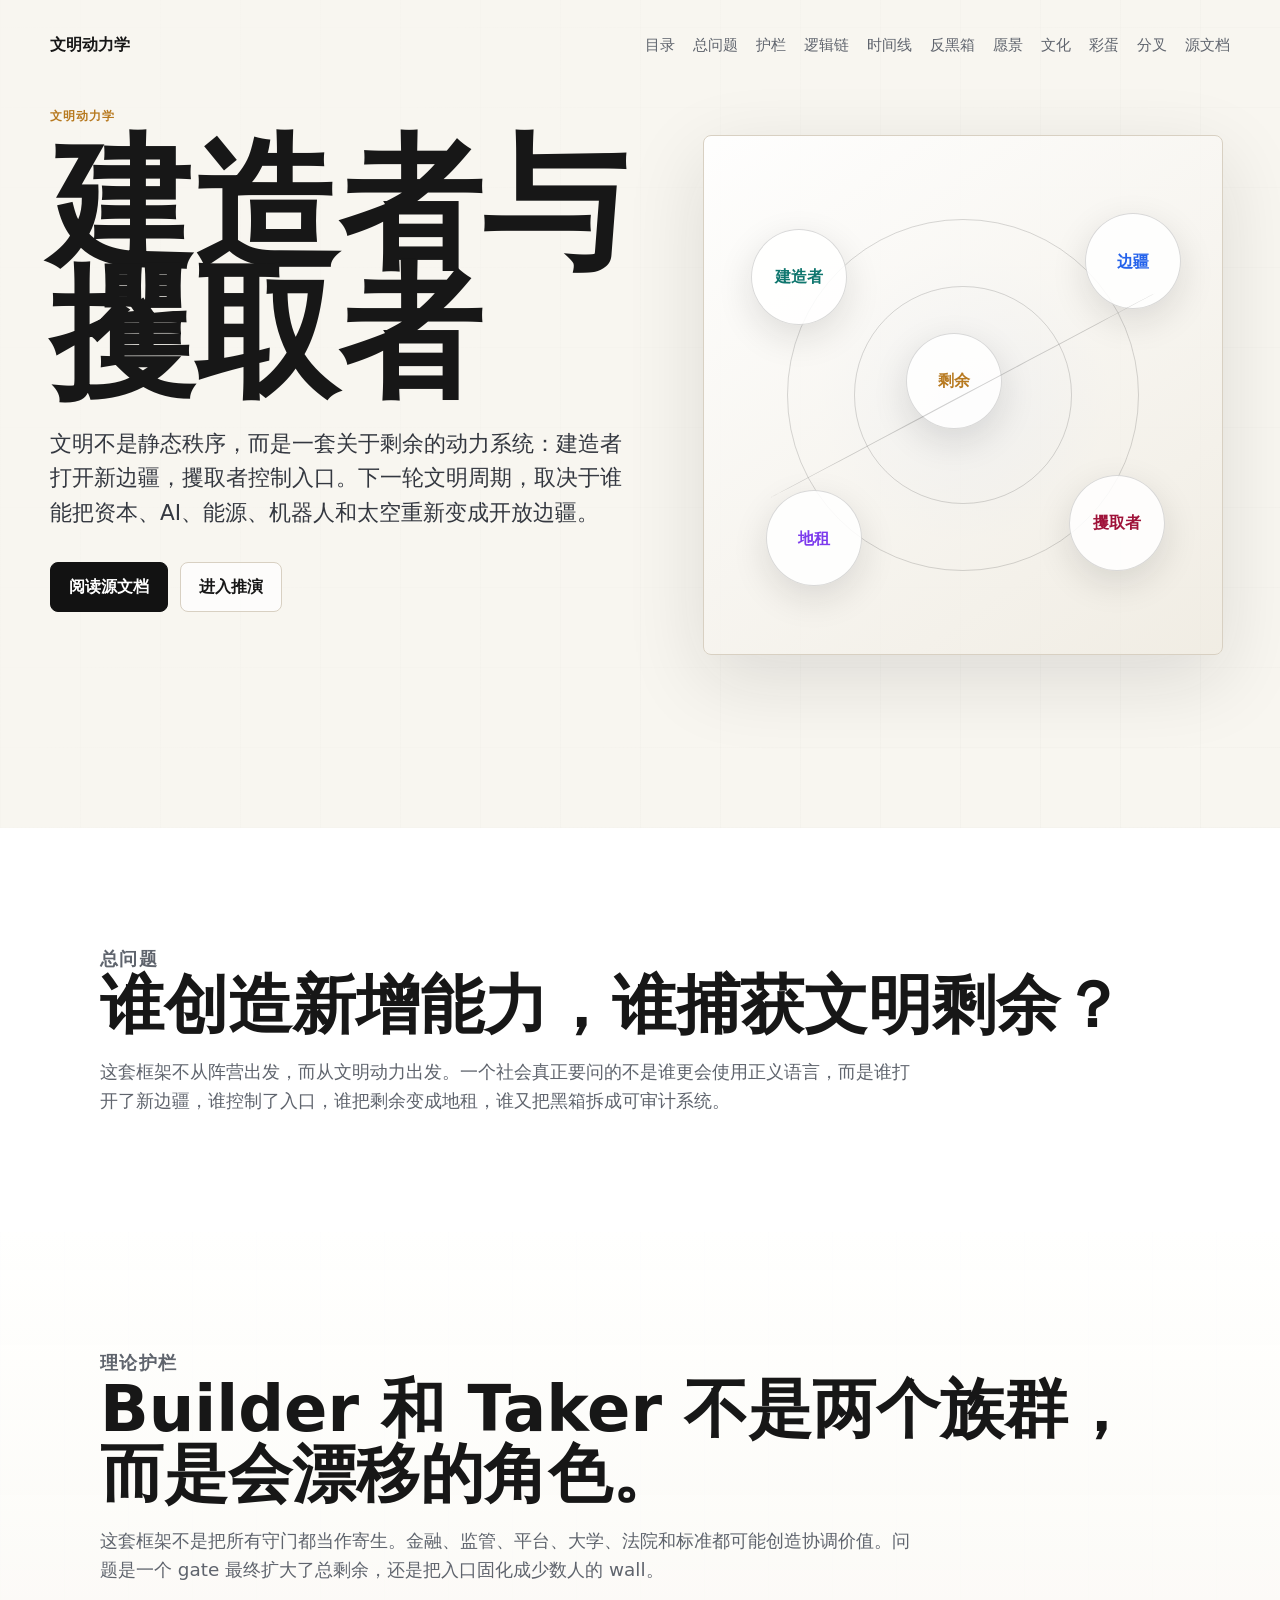
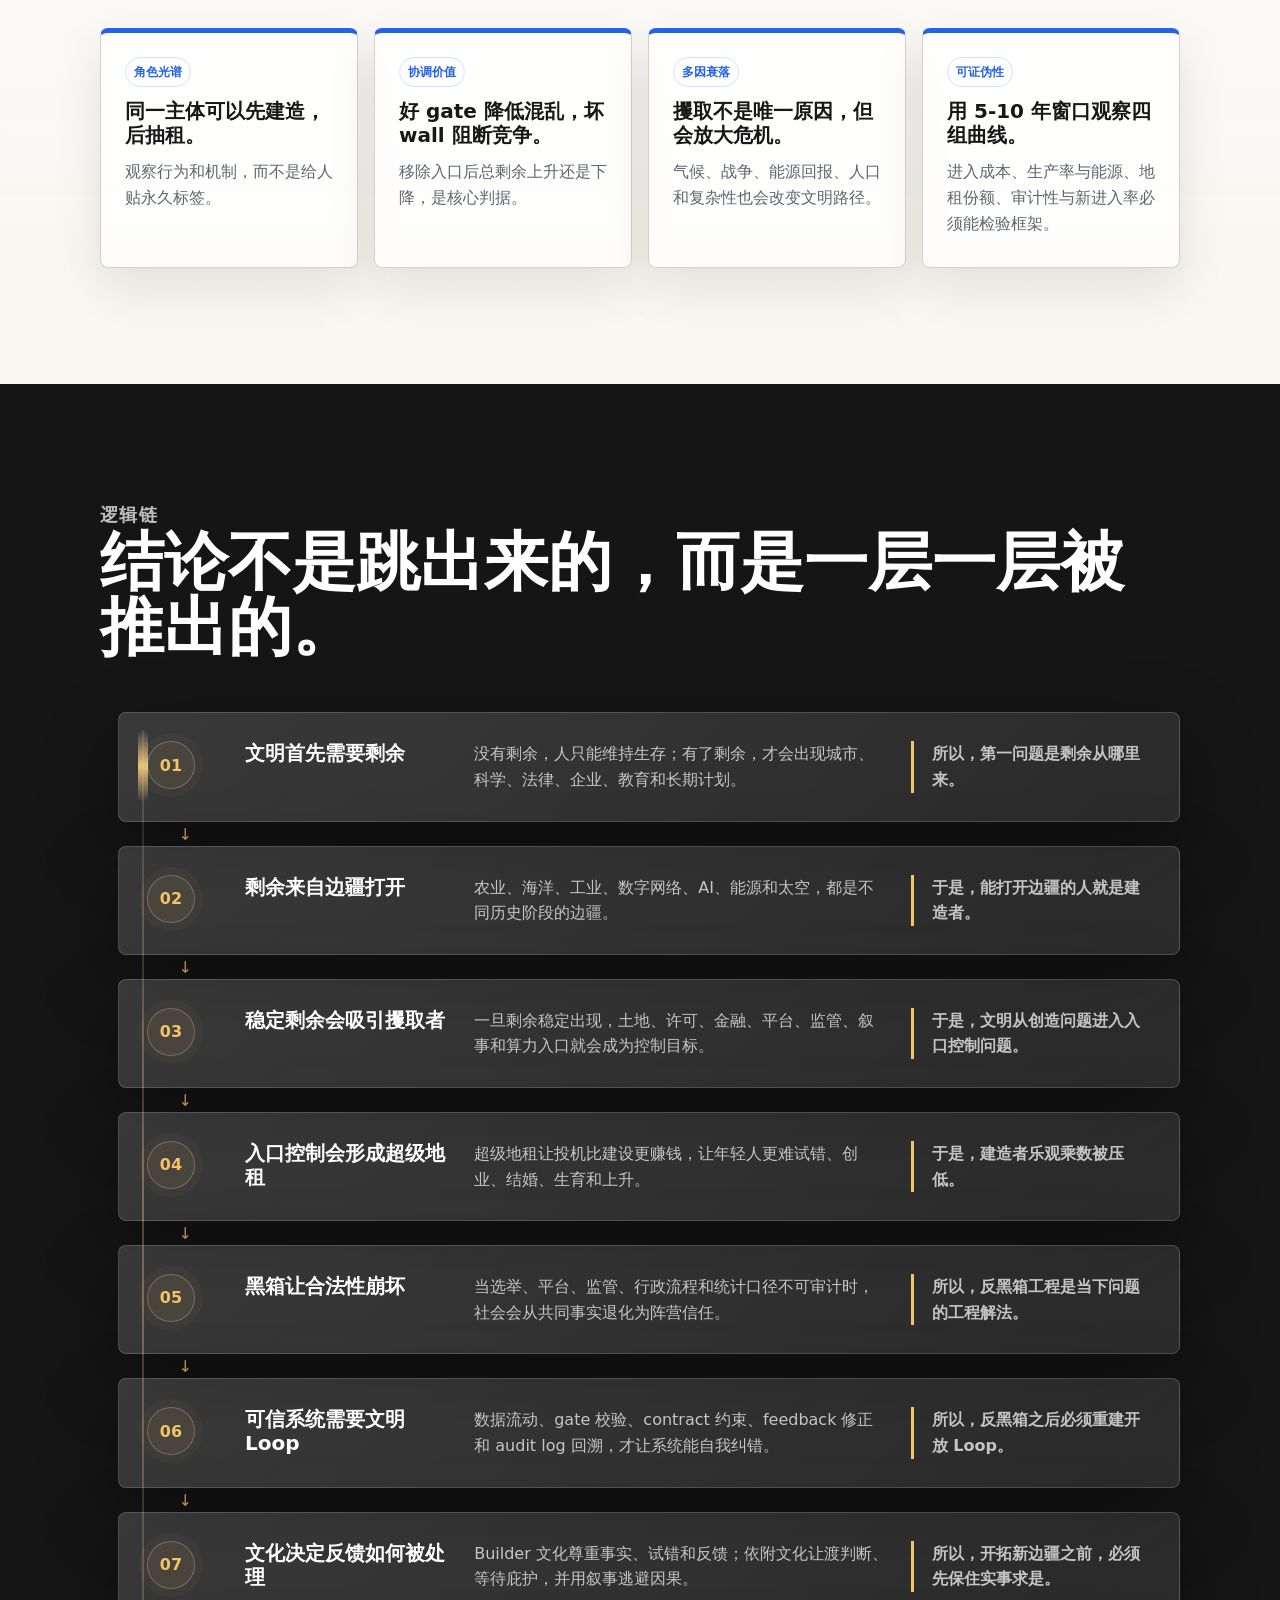
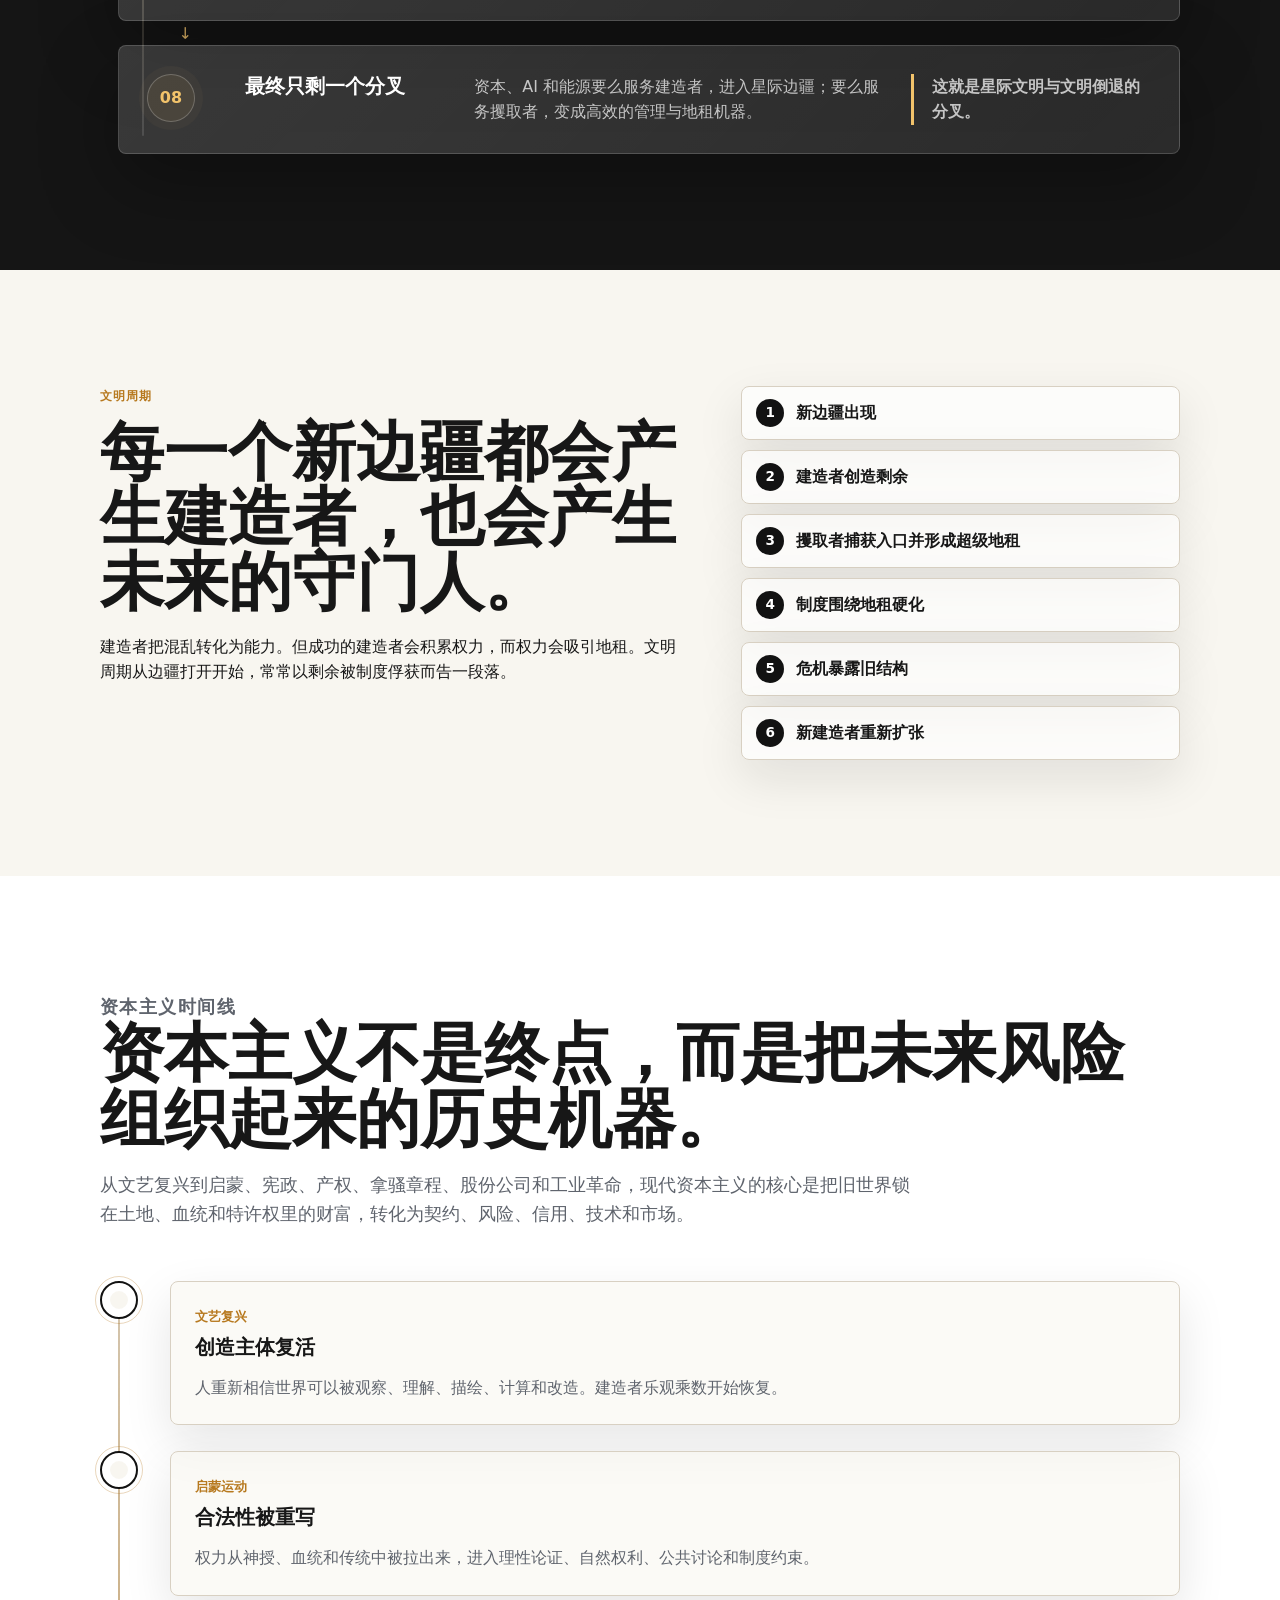
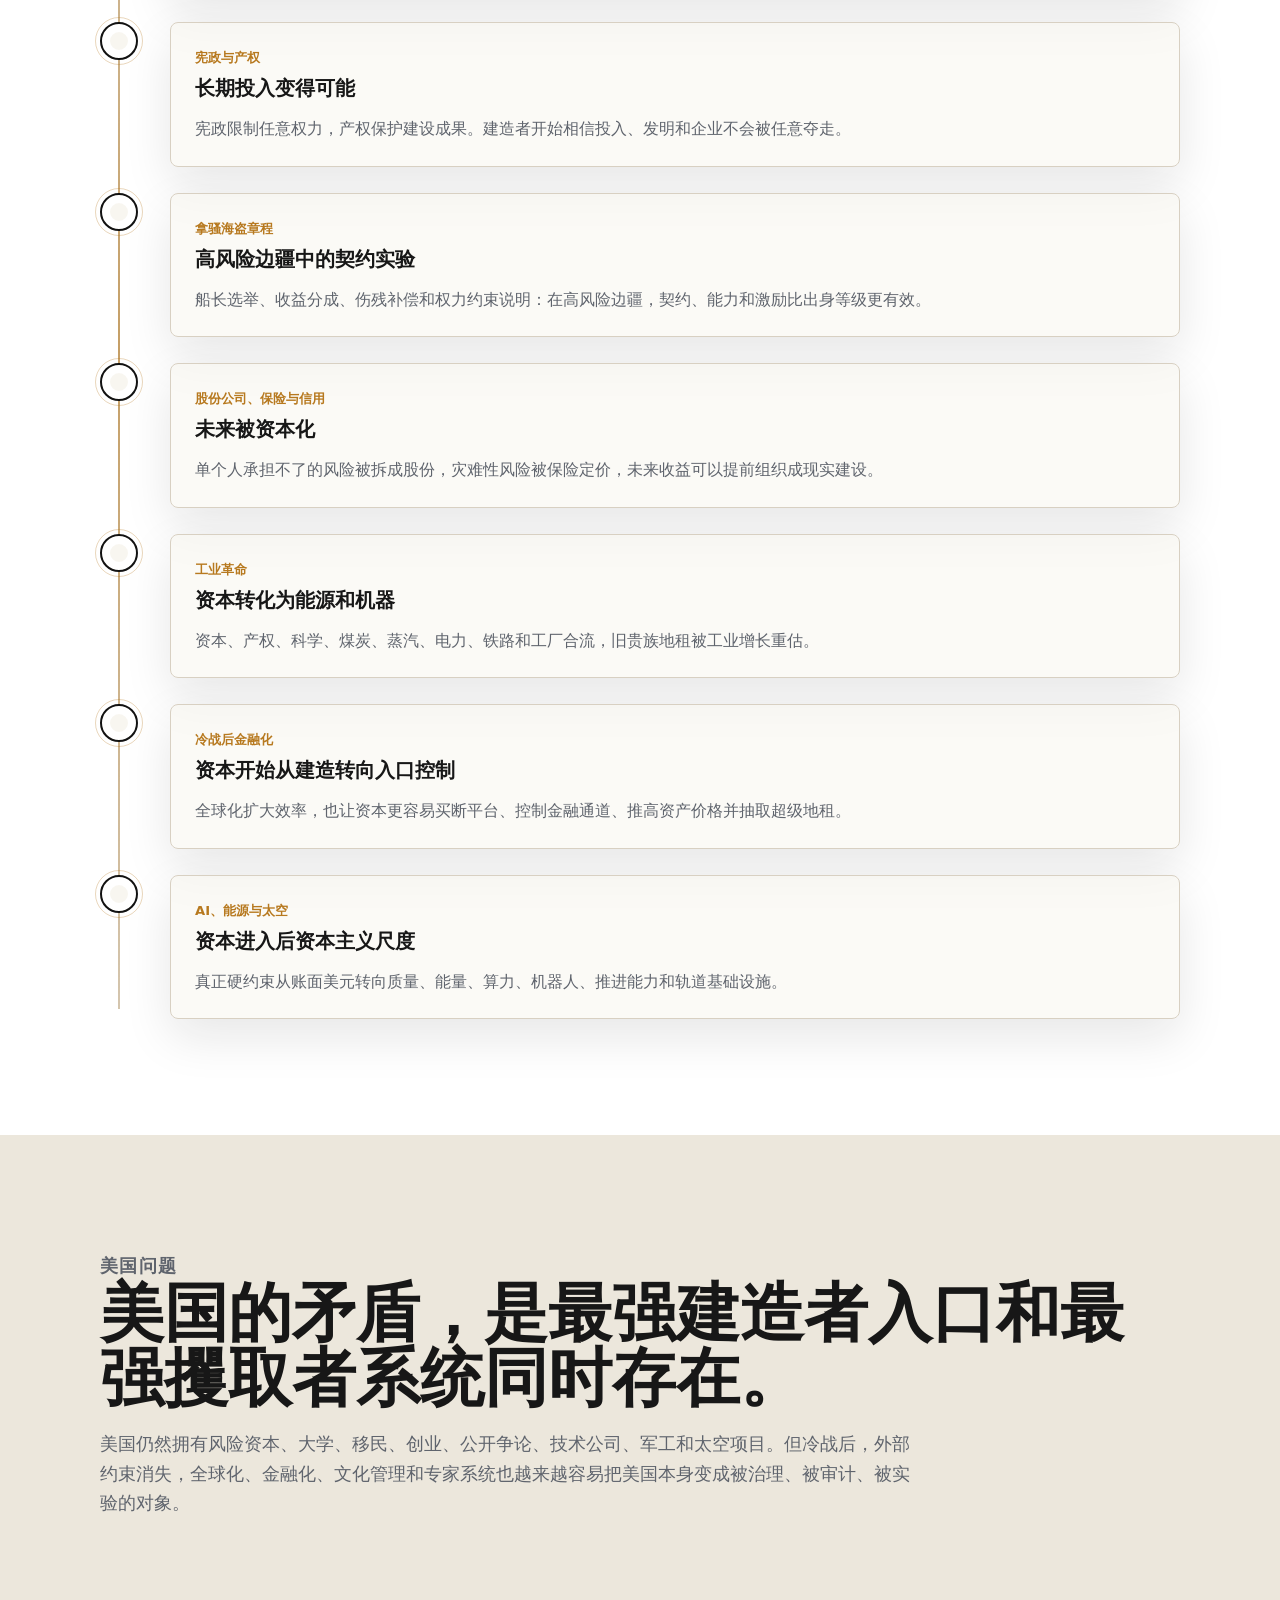
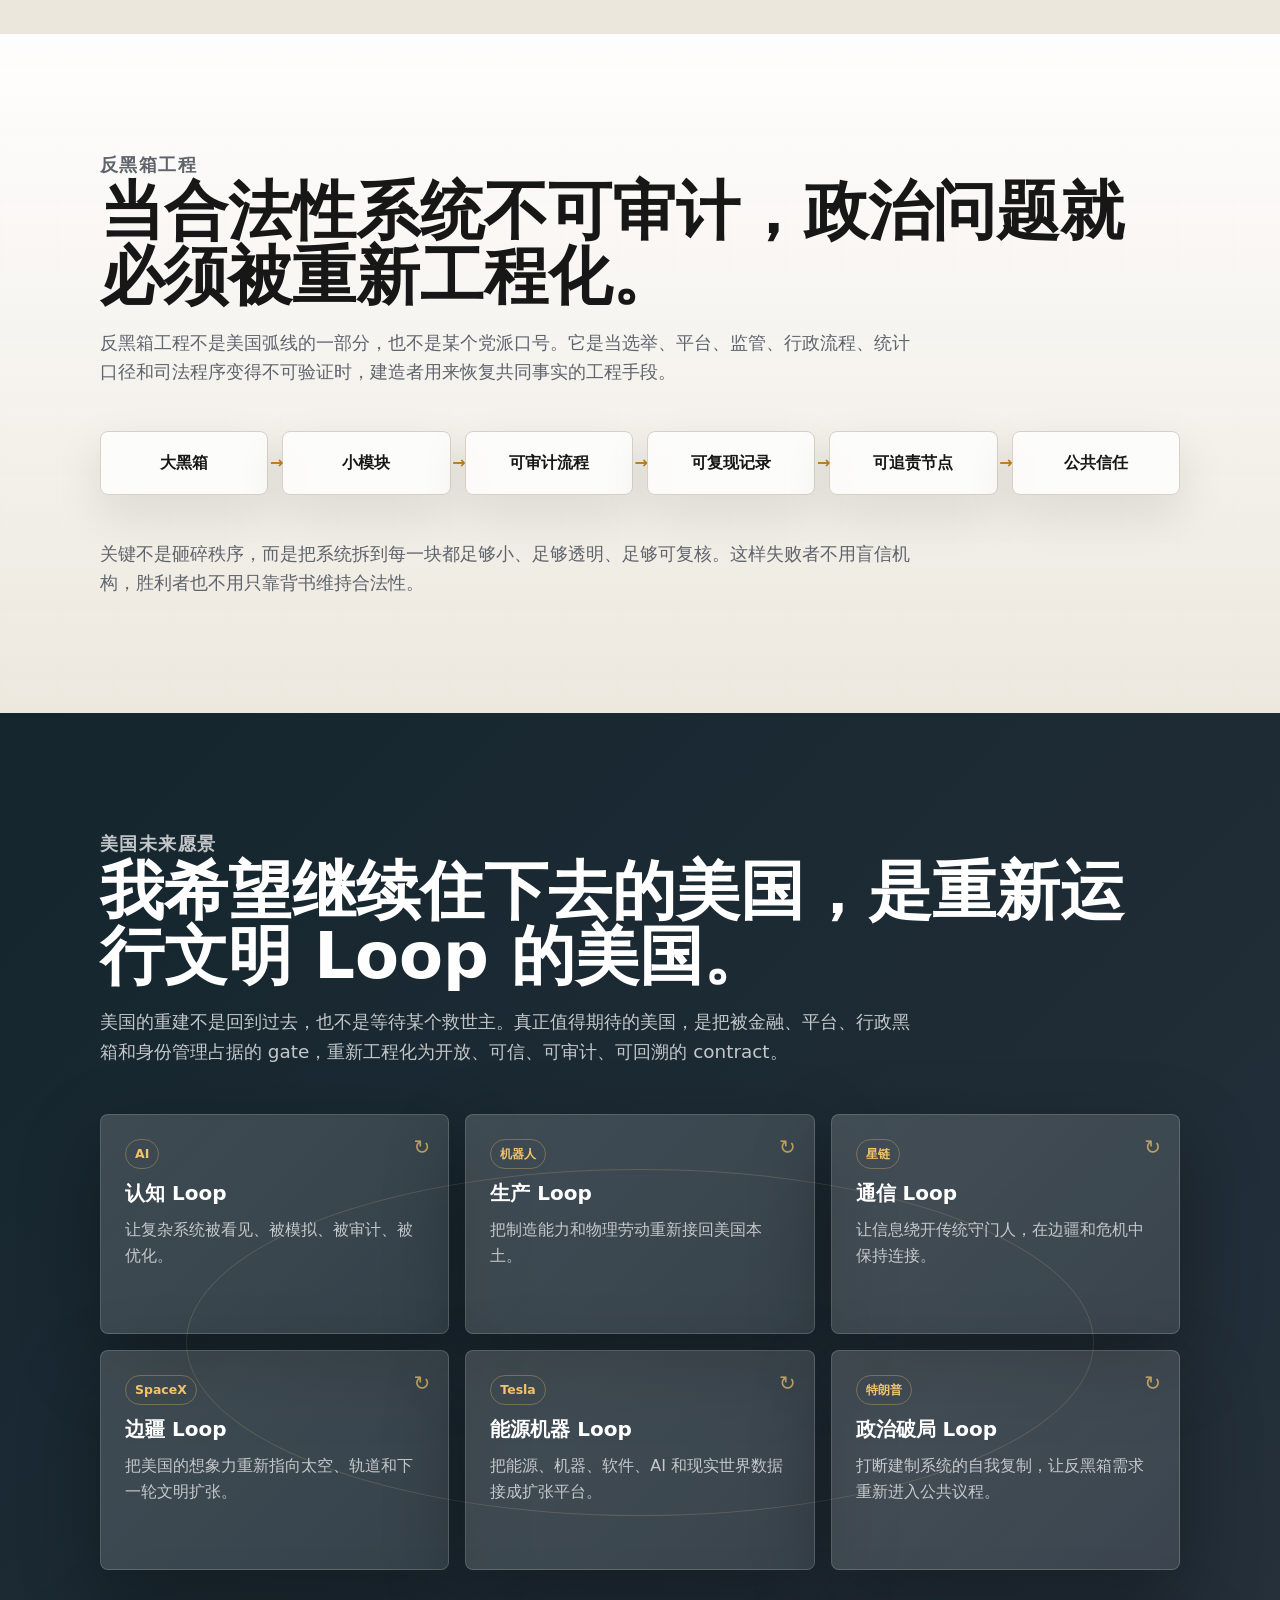
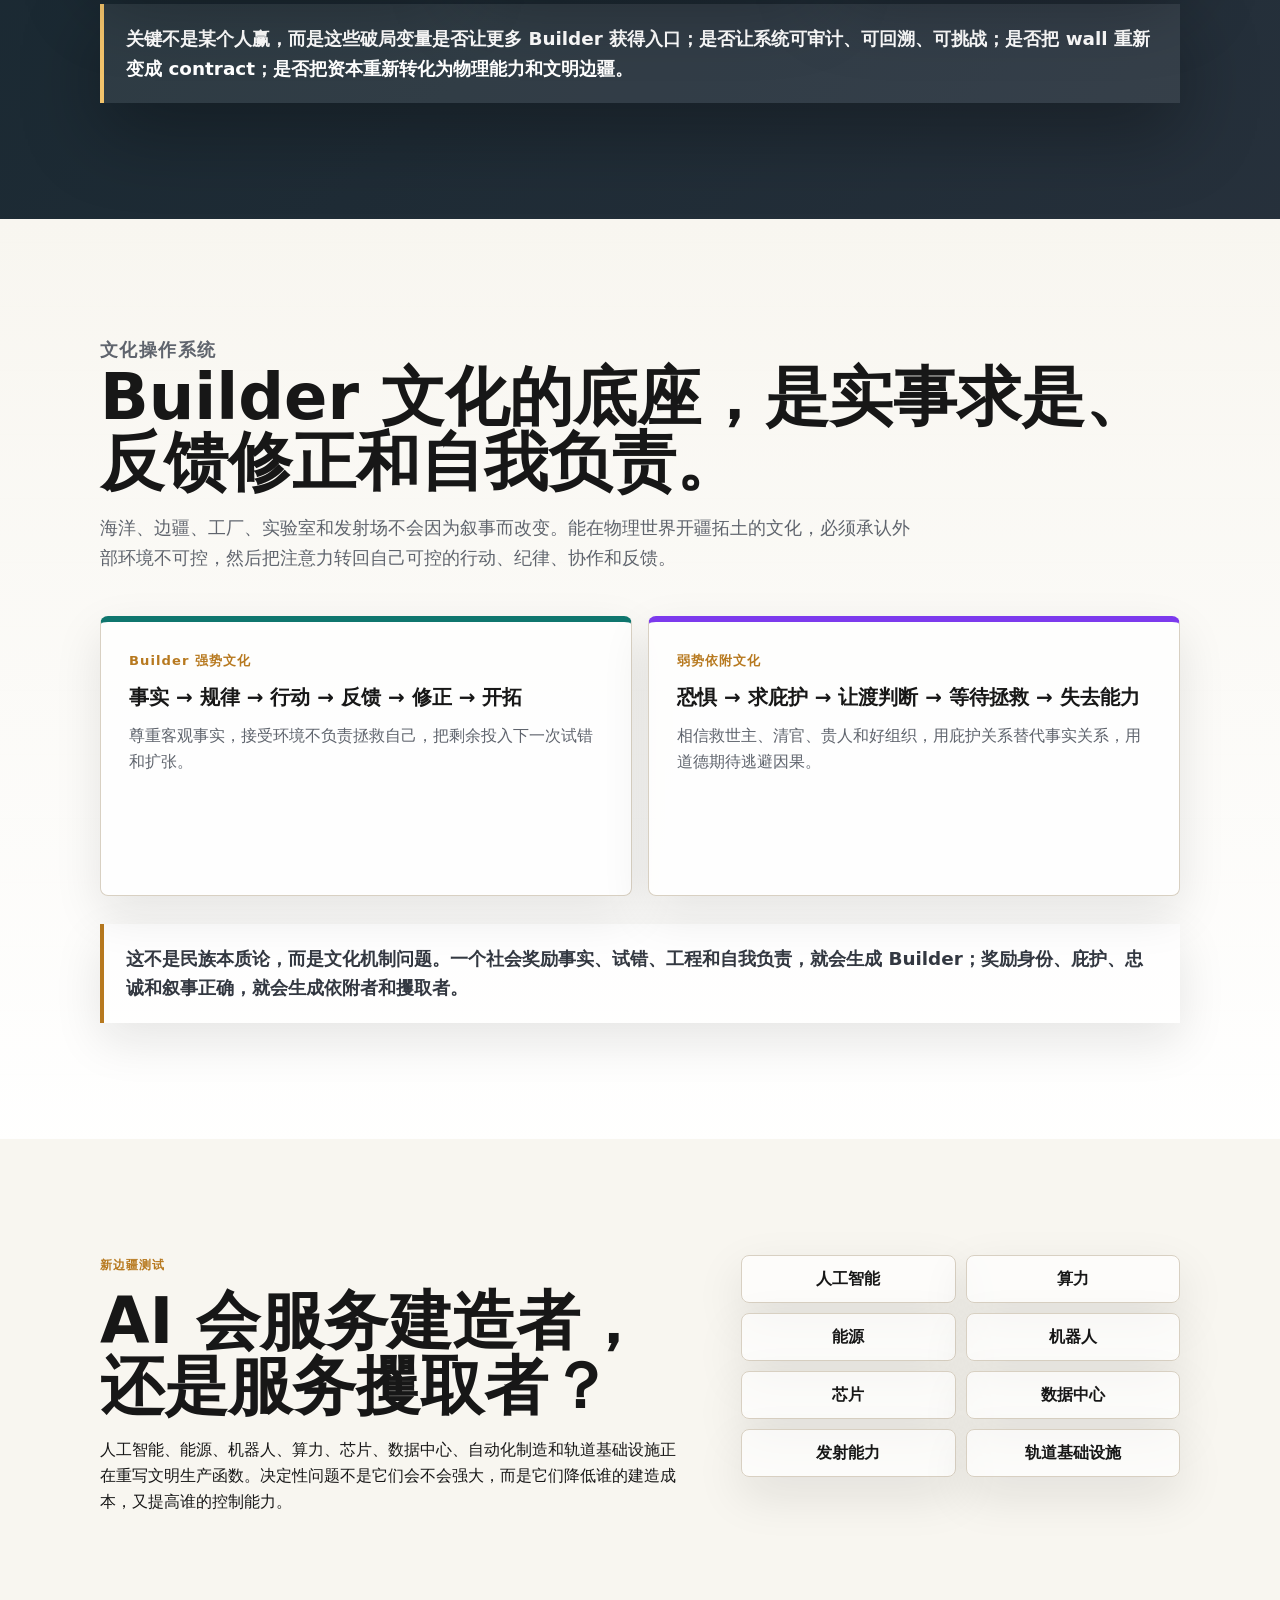
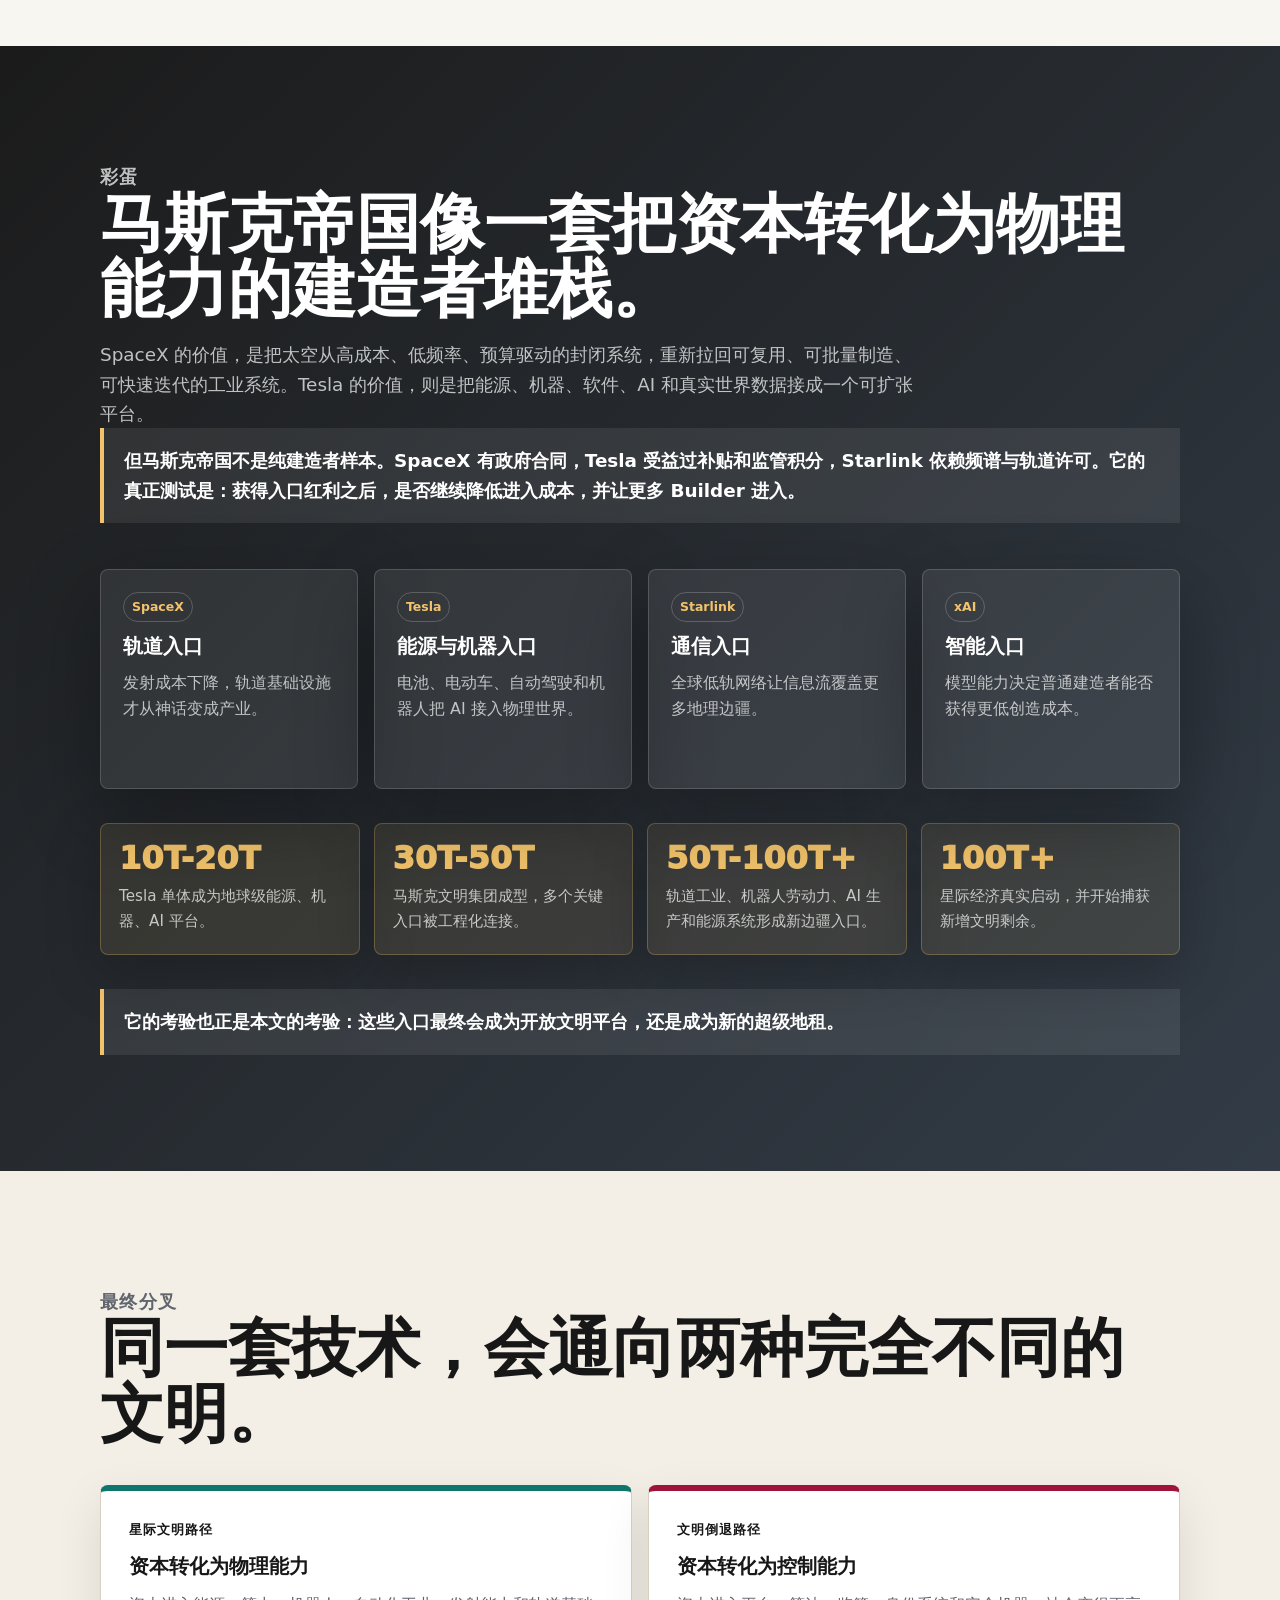
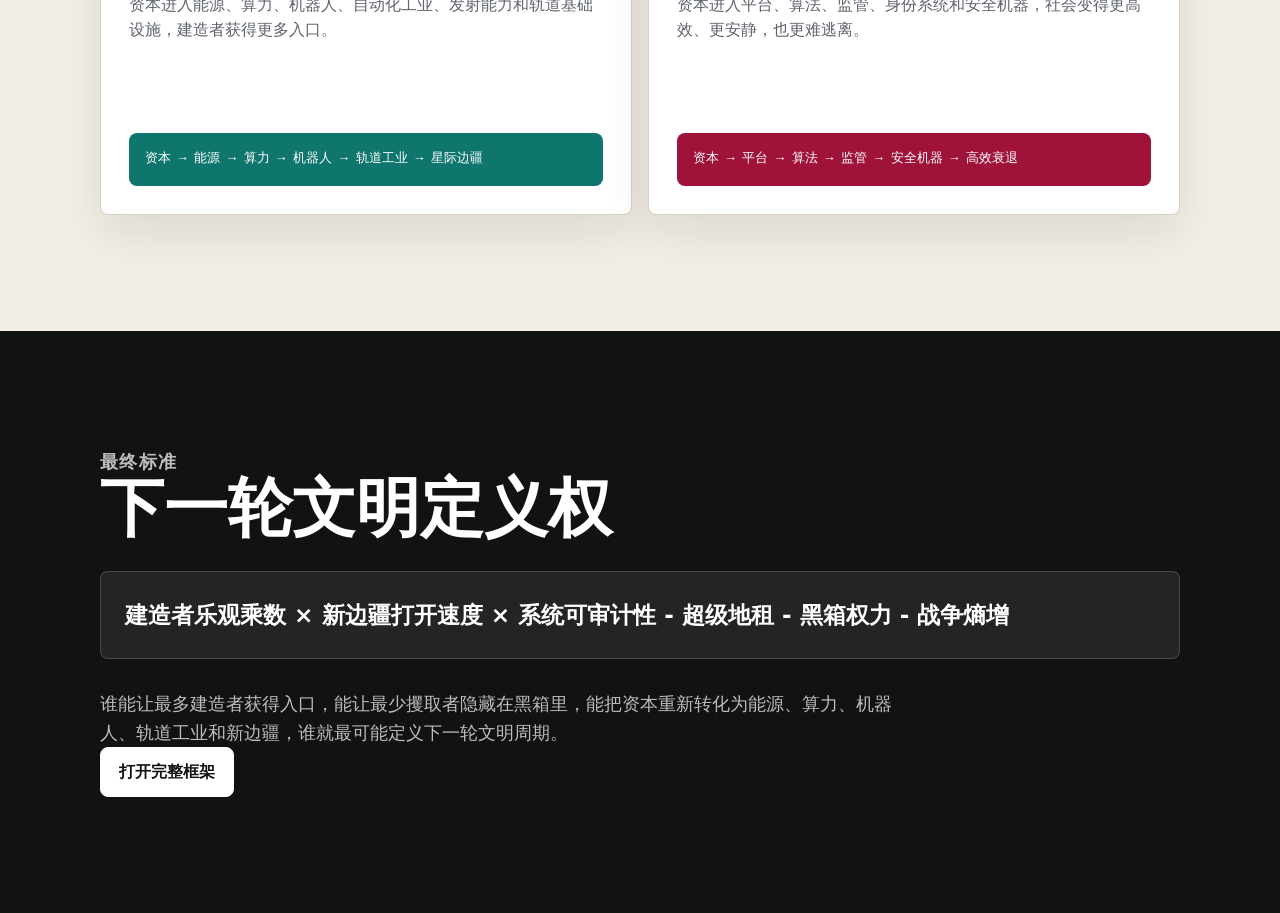
==== articles/builder-taker-civilizational-dynamics.html @ 41b0a8c0 "Add citations and falsifiability thresholds" ====
<!doctype html>
<html lang="zh-CN">
  <head>
    <meta charset="utf-8">
    <meta name="viewport" content="width=device-width, initial-scale=1">
    <title>建造者-攫取者文明动力学</title>
    <meta name="description" content="一套理解文明兴衰、资本主义时间线、反黑箱工程、人工智能与星际文明分叉的工作框架。">
    <link rel="stylesheet" href="../styles.css">
  </head>
  <body>
    <header class="hero">
      <nav class="topbar" aria-label="主导航">
        <a class="brand" href="../index.html">文明动力学</a>
        <div class="navlinks">
          <a href="../index.html#archive">目录</a>
          <a href="#question">总问题</a>
          <a href="#guardrails">护栏</a>
          <a href="#chain">逻辑链</a>
          <a href="#capitalism">时间线</a>
          <a href="#blackbox">反黑箱</a>
          <a href="#vision">愿景</a>
          <a href="#culture">文化</a>
          <a href="#musk">彩蛋</a>
          <a href="#fork">分叉</a>
          <a href="../docs/framework.md">源文档</a>
        </div>
      </nav>

      <div class="hero-grid">
        <section class="hero-copy" aria-labelledby="hero-title">
          <p class="eyebrow">文明动力学</p>
          <h1 id="hero-title">建造者与攫取者</h1>
          <p class="lede">
            文明不是静态秩序，而是一套关于剩余的动力系统：建造者打开新边疆，攫取者控制入口。下一轮文明周期，取决于谁能把资本、AI、能源、机器人和太空重新变成开放边疆。
          </p>
          <div class="actions">
            <a class="button primary" href="../docs/framework.md">阅读源文档</a>
            <a class="button" href="#chain">进入推演</a>
          </div>
        </section>

        <section class="signal-panel" aria-label="框架结构图">
          <div class="orbital-map" id="map">
            <div class="ring ring-one"></div>
            <div class="ring ring-two"></div>
            <div class="node builder">建造者</div>
            <div class="node surplus">剩余</div>
            <div class="node frontier">边疆</div>
            <div class="node taker">攫取者</div>
            <div class="node rent">地租</div>
            <div class="axis"></div>
          </div>
        </section>
      </div>
    </header>

    <main>
      <section class="band" id="question">
        <div class="section-inner">
          <p class="section-kicker">总问题</p>
          <h2>谁创造新增能力，谁捕获文明剩余？</h2>
          <p>
            这套框架不从阵营出发，而从文明动力出发。一个社会真正要问的不是谁更会使用正义语言，而是谁打开了新边疆，谁控制了入口，谁把剩余变成地租，谁又把黑箱拆成可审计系统。
          </p>
        </div>
      </section>

      <section class="guardrail-band" id="guardrails">
        <div class="section-inner">
          <p class="section-kicker">理论护栏</p>
          <h2>Builder 和 Taker 不是两个族群，而是会漂移的角色。</h2>
          <p>
            这套框架不是把所有守门都当作寄生。金融、监管、平台、大学、法院和标准都可能创造协调价值。问题是一个 gate 最终扩大了总剩余，还是把入口固化成少数人的 wall。
          </p>
          <div class="guardrail-grid" aria-label="理论边界">
            <article>
              <span>角色光谱</span>
              <h3>同一主体可以先建造，后抽租。</h3>
              <p>观察行为和机制，而不是给人贴永久标签。</p>
            </article>
            <article>
              <span>协调价值</span>
              <h3>好 gate 降低混乱，坏 wall 阻断竞争。</h3>
              <p>移除入口后总剩余上升还是下降，是核心判据。</p>
            </article>
            <article>
              <span>多因衰落</span>
              <h3>攫取不是唯一原因，但会放大危机。</h3>
              <p>气候、战争、能源回报、人口和复杂性也会改变文明路径。</p>
            </article>
            <article>
              <span>可证伪性</span>
              <h3>用 5-10 年窗口观察四组曲线。</h3>
              <p>进入成本、生产率与能源、地租份额、审计性与新进入率必须能检验框架。</p>
            </article>
          </div>
        </div>
      </section>

      <section class="logic-band" id="chain">
        <div class="section-inner">
          <p class="section-kicker">逻辑链</p>
          <h2>结论不是跳出来的，而是一层一层被推出的。</h2>
          <div class="logic-stack" aria-label="文明动力学逻辑链">
            <article class="logic-step">
              <span class="step-index">01</span>
              <h3>文明首先需要剩余</h3>
              <p>没有剩余，人只能维持生存；有了剩余，才会出现城市、科学、法律、企业、教育和长期计划。</p>
              <p class="step-conclusion">所以，第一问题是剩余从哪里来。</p>
            </article>
            <article class="logic-step">
              <span class="step-index">02</span>
              <h3>剩余来自边疆打开</h3>
              <p>农业、海洋、工业、数字网络、AI、能源和太空，都是不同历史阶段的边疆。</p>
              <p class="step-conclusion">于是，能打开边疆的人就是建造者。</p>
            </article>
            <article class="logic-step">
              <span class="step-index">03</span>
              <h3>稳定剩余会吸引攫取者</h3>
              <p>一旦剩余稳定出现，土地、许可、金融、平台、监管、叙事和算力入口就会成为控制目标。</p>
              <p class="step-conclusion">于是，文明从创造问题进入入口控制问题。</p>
            </article>
            <article class="logic-step">
              <span class="step-index">04</span>
              <h3>入口控制会形成超级地租</h3>
              <p>超级地租让投机比建设更赚钱，让年轻人更难试错、创业、结婚、生育和上升。</p>
              <p class="step-conclusion">于是，建造者乐观乘数被压低。</p>
            </article>
            <article class="logic-step">
              <span class="step-index">05</span>
              <h3>黑箱让合法性崩坏</h3>
              <p>当选举、平台、监管、行政流程和统计口径不可审计时，社会会从共同事实退化为阵营信任。</p>
              <p class="step-conclusion">所以，反黑箱工程是当下问题的工程解法。</p>
            </article>
            <article class="logic-step">
              <span class="step-index">06</span>
              <h3>可信系统需要文明 Loop</h3>
              <p>数据流动、gate 校验、contract 约束、feedback 修正和 audit log 回溯，才让系统能自我纠错。</p>
              <p class="step-conclusion">所以，反黑箱之后必须重建开放 Loop。</p>
            </article>
            <article class="logic-step">
              <span class="step-index">07</span>
              <h3>文化决定反馈如何被处理</h3>
              <p>Builder 文化尊重事实、试错和反馈；依附文化让渡判断、等待庇护，并用叙事逃避因果。</p>
              <p class="step-conclusion">所以，开拓新边疆之前，必须先保住实事求是。</p>
            </article>
            <article class="logic-step">
              <span class="step-index">08</span>
              <h3>最终只剩一个分叉</h3>
              <p>资本、AI 和能源要么服务建造者，进入星际边疆；要么服务攫取者，变成高效的管理与地租机器。</p>
              <p class="step-conclusion">这就是星际文明与文明倒退的分叉。</p>
            </article>
          </div>
        </div>
      </section>

      <section class="split">
        <div class="section-inner two-column">
          <div>
            <p class="section-kicker">文明周期</p>
            <h2>每一个新边疆都会产生建造者，也会产生未来的守门人。</h2>
            <p>
              建造者把混乱转化为能力。但成功的建造者会积累权力，而权力会吸引地租。文明周期从边疆打开开始，常常以剩余被制度俘获而告一段落。
            </p>
          </div>
          <ol class="cycle-list">
            <li>新边疆出现</li>
            <li>建造者创造剩余</li>
            <li>攫取者捕获入口并形成超级地租</li>
            <li>制度围绕地租硬化</li>
            <li>危机暴露旧结构</li>
            <li>新建造者重新扩张</li>
          </ol>
        </div>
      </section>

      <section class="timeline-band" id="capitalism">
        <div class="section-inner">
          <p class="section-kicker">资本主义时间线</p>
          <h2>资本主义不是终点，而是把未来风险组织起来的历史机器。</h2>
          <p>
            从文艺复兴到启蒙、宪政、产权、拿骚章程、股份公司和工业革命，现代资本主义的核心是把旧世界锁在土地、血统和特许权里的财富，转化为契约、风险、信用、技术和市场。
          </p>
          <div class="timeline" aria-label="资本主义历史时间线">
            <article class="timeline-item">
              <span class="timeline-marker"></span>
              <div class="timeline-content">
                <p class="timeline-date">文艺复兴</p>
                <h3>创造主体复活</h3>
                <p>人重新相信世界可以被观察、理解、描绘、计算和改造。建造者乐观乘数开始恢复。</p>
              </div>
            </article>
            <article class="timeline-item">
              <span class="timeline-marker"></span>
              <div class="timeline-content">
                <p class="timeline-date">启蒙运动</p>
                <h3>合法性被重写</h3>
                <p>权力从神授、血统和传统中被拉出来，进入理性论证、自然权利、公共讨论和制度约束。</p>
              </div>
            </article>
            <article class="timeline-item">
              <span class="timeline-marker"></span>
              <div class="timeline-content">
                <p class="timeline-date">宪政与产权</p>
                <h3>长期投入变得可能</h3>
                <p>宪政限制任意权力，产权保护建设成果。建造者开始相信投入、发明和企业不会被任意夺走。</p>
              </div>
            </article>
            <article class="timeline-item">
              <span class="timeline-marker"></span>
              <div class="timeline-content">
                <p class="timeline-date">拿骚海盗章程</p>
                <h3>高风险边疆中的契约实验</h3>
                <p>船长选举、收益分成、伤残补偿和权力约束说明：在高风险边疆，契约、能力和激励比出身等级更有效。</p>
              </div>
            </article>
            <article class="timeline-item">
              <span class="timeline-marker"></span>
              <div class="timeline-content">
                <p class="timeline-date">股份公司、保险与信用</p>
                <h3>未来被资本化</h3>
                <p>单个人承担不了的风险被拆成股份，灾难性风险被保险定价，未来收益可以提前组织成现实建设。</p>
              </div>
            </article>
            <article class="timeline-item">
              <span class="timeline-marker"></span>
              <div class="timeline-content">
                <p class="timeline-date">工业革命</p>
                <h3>资本转化为能源和机器</h3>
                <p>资本、产权、科学、煤炭、蒸汽、电力、铁路和工厂合流，旧贵族地租被工业增长重估。</p>
              </div>
            </article>
            <article class="timeline-item">
              <span class="timeline-marker"></span>
              <div class="timeline-content">
                <p class="timeline-date">冷战后金融化</p>
                <h3>资本开始从建造转向入口控制</h3>
                <p>全球化扩大效率，也让资本更容易买断平台、控制金融通道、推高资产价格并抽取超级地租。</p>
              </div>
            </article>
            <article class="timeline-item">
              <span class="timeline-marker"></span>
              <div class="timeline-content">
                <p class="timeline-date">AI、能源与太空</p>
                <h3>资本进入后资本主义尺度</h3>
                <p>真正硬约束从账面美元转向质量、能量、算力、机器人、推进能力和轨道基础设施。</p>
              </div>
            </article>
          </div>
        </div>
      </section>

      <section class="band muted" id="america">
        <div class="section-inner">
          <p class="section-kicker">美国问题</p>
          <h2>美国的矛盾，是最强建造者入口和最强攫取者系统同时存在。</h2>
          <p>
            美国仍然拥有风险资本、大学、移民、创业、公开争论、技术公司、军工和太空项目。但冷战后，外部约束消失，全球化、金融化、文化管理和专家系统也越来越容易把美国本身变成被治理、被审计、被实验的对象。
          </p>
        </div>
      </section>

      <section class="anti-blackbox" id="blackbox">
        <div class="section-inner">
          <p class="section-kicker">反黑箱工程</p>
          <h2>当合法性系统不可审计，政治问题就必须被重新工程化。</h2>
          <p>
            反黑箱工程不是美国弧线的一部分，也不是某个党派口号。它是当选举、平台、监管、行政流程、统计口径和司法程序变得不可验证时，建造者用来恢复共同事实的工程手段。
          </p>
          <div class="blackbox-flow" aria-label="反黑箱路径">
            <span>大黑箱</span>
            <span>小模块</span>
            <span>可审计流程</span>
            <span>可复现记录</span>
            <span>可追责节点</span>
            <span>公共信任</span>
          </div>
          <p>
            关键不是砸碎秩序，而是把系统拆到每一块都足够小、足够透明、足够可复核。这样失败者不用盲信机构，胜利者也不用只靠背书维持合法性。
          </p>
        </div>
      </section>

      <section class="loop-vision" id="vision">
        <div class="section-inner">
          <p class="section-kicker">美国未来愿景</p>
          <h2>我希望继续住下去的美国，是重新运行文明 Loop 的美国。</h2>
          <p>
            美国的重建不是回到过去，也不是等待某个救世主。真正值得期待的美国，是把被金融、平台、行政黑箱和身份管理占据的 gate，重新工程化为开放、可信、可审计、可回溯的 contract。
          </p>
          <div class="loop-system" aria-label="文明 Loop 结构">
            <article>
              <span>AI</span>
              <h3>认知 Loop</h3>
              <p>让复杂系统被看见、被模拟、被审计、被优化。</p>
            </article>
            <article>
              <span>机器人</span>
              <h3>生产 Loop</h3>
              <p>把制造能力和物理劳动重新接回美国本土。</p>
            </article>
            <article>
              <span>星链</span>
              <h3>通信 Loop</h3>
              <p>让信息绕开传统守门人，在边疆和危机中保持连接。</p>
            </article>
            <article>
              <span>SpaceX</span>
              <h3>边疆 Loop</h3>
              <p>把美国的想象力重新指向太空、轨道和下一轮文明扩张。</p>
            </article>
            <article>
              <span>Tesla</span>
              <h3>能源机器 Loop</h3>
              <p>把能源、机器、软件、AI 和现实世界数据接成扩张平台。</p>
            </article>
            <article>
              <span>特朗普</span>
              <h3>政治破局 Loop</h3>
              <p>打断建制系统的自我复制，让反黑箱需求重新进入公共议程。</p>
            </article>
          </div>
          <p class="vision-note">
            关键不是某个人赢，而是这些破局变量是否让更多 Builder 获得入口；是否让系统可审计、可回溯、可挑战；是否把 wall 重新变成 contract；是否把资本重新转化为物理能力和文明边疆。
          </p>
        </div>
      </section>

      <section class="culture-band" id="culture">
        <div class="section-inner">
          <p class="section-kicker">文化操作系统</p>
          <h2>Builder 文化的底座，是实事求是、反馈修正和自我负责。</h2>
          <p>
            海洋、边疆、工厂、实验室和发射场不会因为叙事而改变。能在物理世界开疆拓土的文化，必须承认外部环境不可控，然后把注意力转回自己可控的行动、纪律、协作和反馈。
          </p>
          <div class="culture-grid" aria-label="文化机制对照">
            <article>
              <p class="culture-label">Builder 强势文化</p>
              <h3>事实 → 规律 → 行动 → 反馈 → 修正 → 开拓</h3>
              <p>尊重客观事实，接受环境不负责拯救自己，把剩余投入下一次试错和扩张。</p>
            </article>
            <article>
              <p class="culture-label">弱势依附文化</p>
              <h3>恐惧 → 求庇护 → 让渡判断 → 等待拯救 → 失去能力</h3>
              <p>相信救世主、清官、贵人和好组织，用庇护关系替代事实关系，用道德期待逃避因果。</p>
            </article>
          </div>
          <p class="culture-note">
            这不是民族本质论，而是文化机制问题。一个社会奖励事实、试错、工程和自我负责，就会生成 Builder；奖励身份、庇护、忠诚和叙事正确，就会生成依附者和攫取者。
          </p>
        </div>
      </section>

      <section class="split" id="frontier">
        <div class="section-inner two-column">
          <div>
            <p class="section-kicker">新边疆测试</p>
            <h2>AI 会服务建造者，还是服务攫取者？</h2>
            <p>
              人工智能、能源、机器人、算力、芯片、数据中心、自动化制造和轨道基础设施正在重写文明生产函数。决定性问题不是它们会不会强大，而是它们降低谁的建造成本，又提高谁的控制能力。
            </p>
          </div>
          <div class="frontier-grid" aria-label="边疆领域">
            <span>人工智能</span>
            <span>算力</span>
            <span>能源</span>
            <span>机器人</span>
            <span>芯片</span>
            <span>数据中心</span>
            <span>发射能力</span>
            <span>轨道基础设施</span>
          </div>
        </div>
      </section>

      <section class="musk-egg" id="musk">
        <div class="section-inner">
          <p class="section-kicker">彩蛋</p>
          <h2>马斯克帝国像一套把资本转化为物理能力的建造者堆栈。</h2>
          <p>
            SpaceX 的价值，是把太空从高成本、低频率、预算驱动的封闭系统，重新拉回可复用、可批量制造、可快速迭代的工业系统。Tesla 的价值，则是把能源、机器、软件、AI 和真实世界数据接成一个可扩张平台。
          </p>
          <p class="egg-warning">
            但马斯克帝国不是纯建造者样本。SpaceX 有政府合同，Tesla 受益过补贴和监管积分，Starlink 依赖频谱与轨道许可。它的真正测试是：获得入口红利之后，是否继续降低进入成本，并让更多 Builder 进入。
          </p>
          <div class="empire-stack" aria-label="马斯克帝国工程堆栈">
            <article>
              <span>SpaceX</span>
              <h3>轨道入口</h3>
              <p>发射成本下降，轨道基础设施才从神话变成产业。</p>
            </article>
            <article>
              <span>Tesla</span>
              <h3>能源与机器入口</h3>
              <p>电池、电动车、自动驾驶和机器人把 AI 接入物理世界。</p>
            </article>
            <article>
              <span>Starlink</span>
              <h3>通信入口</h3>
              <p>全球低轨网络让信息流覆盖更多地理边疆。</p>
            </article>
            <article>
              <span>xAI</span>
              <h3>智能入口</h3>
              <p>模型能力决定普通建造者能否获得更低创造成本。</p>
            </article>
          </div>
          <div class="valuation-ladder" aria-label="文明级估值阶梯">
            <div>
              <span>10T-20T</span>
              <p>Tesla 单体成为地球级能源、机器、AI 平台。</p>
            </div>
            <div>
              <span>30T-50T</span>
              <p>马斯克文明集团成型，多个关键入口被工程化连接。</p>
            </div>
            <div>
              <span>50T-100T+</span>
              <p>轨道工业、机器人劳动力、AI 生产和能源系统形成新边疆入口。</p>
            </div>
            <div>
              <span>100T+</span>
              <p>星际经济真实启动，并开始捕获新增文明剩余。</p>
            </div>
          </div>
          <p class="egg-warning">
            它的考验也正是本文的考验：这些入口最终会成为开放文明平台，还是成为新的超级地租。
          </p>
        </div>
      </section>

      <section class="fork-band" id="fork">
        <div class="section-inner">
          <p class="section-kicker">最终分叉</p>
          <h2>同一套技术，会通向两种完全不同的文明。</h2>
          <div class="branch-grid">
            <article class="branch branch-builder">
              <p class="branch-label">星际文明路径</p>
              <h3>资本转化为物理能力</h3>
              <p>资本进入能源、算力、机器人、自动化工业、发射能力和轨道基础设施，建造者获得更多入口。</p>
              <code>资本 → 能源 → 算力 → 机器人 → 轨道工业 → 星际边疆</code>
            </article>
            <article class="branch branch-taker">
              <p class="branch-label">文明倒退路径</p>
              <h3>资本转化为控制能力</h3>
              <p>资本进入平台、算法、监管、身份系统和安全机器，社会变得更高效、更安静，也更难逃离。</p>
              <code>资本 → 平台 → 算法 → 监管 → 安全机器 → 高效衰退</code>
            </article>
          </div>
        </div>
      </section>

      <section class="formula-band">
        <div class="section-inner">
          <p class="section-kicker">最终标准</p>
          <h2>下一轮文明定义权</h2>
          <p class="formula">
            建造者乐观乘数 × 新边疆打开速度 × 系统可审计性 - 超级地租 - 黑箱权力 - 战争熵增
          </p>
          <p>
            谁能让最多建造者获得入口，能让最少攫取者隐藏在黑箱里，能把资本重新转化为能源、算力、机器人、轨道工业和新边疆，谁就最可能定义下一轮文明周期。
          </p>
          <a class="button primary" href="../docs/framework.md">打开完整框架</a>
        </div>
      </section>
    </main>
  </body>
</html>
---- styles.css ----
:root {
  color-scheme: light;
  --ink: #171717;
  --muted: #5f646d;
  --paper: #f8f6f0;
  --panel: #ffffff;
  --line: #d8d0c2;
  --builder: #0f766e;
  --frontier: #2563eb;
  --taker: #9f1239;
  --rent: #7c3aed;
  --gold: #b7791f;
  --shadow-soft: 0 18px 48px rgba(23, 23, 23, 0.1);
  --shadow-lift: 0 28px 70px rgba(23, 23, 23, 0.18);
  --shadow-dark-lift: 0 28px 80px rgba(0, 0, 0, 0.32);
}

* {
  box-sizing: border-box;
}

html {
  scroll-behavior: smooth;
}

body {
  margin: 0;
  background: var(--paper);
  color: var(--ink);
  font-family: Inter, ui-sans-serif, system-ui, -apple-system, BlinkMacSystemFont, "Segoe UI", sans-serif;
  line-height: 1.6;
}

a {
  color: inherit;
}

.hero,
.archive-hero {
  min-height: 92vh;
  padding: 24px;
  background:
    linear-gradient(120deg, rgba(248, 246, 240, 0.96), rgba(248, 246, 240, 0.72)),
    repeating-linear-gradient(90deg, rgba(23, 23, 23, 0.08) 0 1px, transparent 1px 80px),
    repeating-linear-gradient(0deg, rgba(23, 23, 23, 0.06) 0 1px, transparent 1px 80px);
}

.archive-hero {
  min-height: 72vh;
}

.topbar {
  max-width: 1180px;
  margin: 0 auto;
  display: flex;
  align-items: center;
  justify-content: space-between;
  gap: 24px;
  padding: 8px 0 48px;
}

.brand {
  font-weight: 800;
  text-decoration: none;
}

.navlinks {
  display: flex;
  flex-wrap: wrap;
  gap: 18px;
  color: var(--muted);
  font-size: 0.95rem;
}

.navlinks a {
  text-decoration: none;
}

.navlinks a:hover {
  color: var(--ink);
}

.hero-grid {
  max-width: 1180px;
  margin: 0 auto;
  display: grid;
  grid-template-columns: minmax(0, 1.05fr) minmax(320px, 0.95fr);
  align-items: center;
  gap: 56px;
}

.archive-intro {
  max-width: 1180px;
  margin: 0 auto;
  padding: 8vh 0 12vh;
}

.hero-copy {
  padding-bottom: 8vh;
}

.eyebrow,
.section-kicker {
  margin: 0 0 14px;
  color: var(--gold);
  font-size: 0.78rem;
  font-weight: 800;
  letter-spacing: 0.08em;
  text-transform: uppercase;
}

h1,
h2,
h3,
p {
  overflow-wrap: anywhere;
}

h1 {
  max-width: 850px;
  margin: 0;
  font-size: clamp(3.4rem, 12vw, 9rem);
  line-height: 0.9;
  letter-spacing: 0;
}

h2 {
  margin: 0 0 18px;
  font-size: clamp(2rem, 5vw, 4rem);
  line-height: 1.02;
  letter-spacing: 0;
}

h3 {
  margin: 0 0 12px;
  font-size: 1.25rem;
  line-height: 1.2;
}

.lede {
  max-width: 760px;
  margin: 28px 0 0;
  color: #343840;
  font-size: clamp(1.08rem, 2vw, 1.35rem);
}

.actions {
  display: flex;
  flex-wrap: wrap;
  gap: 12px;
  margin-top: 32px;
}

.button {
  display: inline-flex;
  align-items: center;
  justify-content: center;
  min-height: 44px;
  padding: 11px 18px;
  border: 1px solid var(--line);
  border-radius: 8px;
  background: rgba(255, 255, 255, 0.72);
  color: var(--ink);
  text-decoration: none;
  font-weight: 750;
}

.button.primary {
  border-color: #121212;
  background: #121212;
  color: #fff;
}

.signal-panel {
  min-height: 520px;
  display: grid;
  place-items: center;
}

.orbital-map {
  position: relative;
  width: min(100%, 520px);
  aspect-ratio: 1;
  border: 1px solid var(--line);
  border-radius: 8px;
  background:
    linear-gradient(145deg, rgba(255, 255, 255, 0.9), rgba(236, 231, 220, 0.62)),
    radial-gradient(circle at 50% 50%, rgba(37, 99, 235, 0.12), transparent 40%);
  overflow: hidden;
  box-shadow: 0 24px 80px rgba(23, 23, 23, 0.12);
}

.ring,
.axis {
  position: absolute;
  inset: 16%;
  border: 1px solid rgba(23, 23, 23, 0.16);
  border-radius: 50%;
}

.ring-two {
  inset: 29%;
}

.axis {
  inset: 50% 8% auto;
  height: 1px;
  border: 0;
  background: rgba(23, 23, 23, 0.2);
  transform: rotate(-28deg);
}

.node {
  position: absolute;
  display: grid;
  place-items: center;
  width: 96px;
  height: 96px;
  border: 1px solid rgba(23, 23, 23, 0.16);
  border-radius: 50%;
  background: rgba(255, 255, 255, 0.86);
  font-weight: 850;
  box-shadow: 0 12px 36px rgba(23, 23, 23, 0.12);
}

.node.builder {
  left: 9%;
  top: 18%;
  color: var(--builder);
}

.node.surplus {
  left: 39%;
  top: 38%;
  color: var(--gold);
}

.node.frontier {
  right: 8%;
  top: 15%;
  color: var(--frontier);
}

.node.taker {
  right: 11%;
  bottom: 16%;
  color: var(--taker);
}

.node.rent {
  left: 12%;
  bottom: 13%;
  color: var(--rent);
}

.band,
.split,
.guardrail-band,
.logic-band,
.timeline-band,
.anti-blackbox,
.loop-vision,
.culture-band,
.musk-egg,
.fork-band,
.formula-band,
.archive-band,
.closing {
  padding: 116px 24px;
}

.band {
  background: #fff;
}

.band.muted {
  background: #ece7dc;
}

.guardrail-band {
  background:
    linear-gradient(180deg, rgba(255, 255, 255, 0.96), rgba(248, 246, 240, 0.92)),
    repeating-linear-gradient(90deg, rgba(23, 23, 23, 0.055) 0 1px, transparent 1px 64px);
}

.guardrail-grid {
  display: grid;
  grid-template-columns: repeat(4, minmax(0, 1fr));
  gap: 16px;
  margin-top: 44px;
}

.guardrail-grid article {
  min-height: 240px;
  display: flex;
  flex-direction: column;
  gap: 12px;
  padding: 24px;
  border: 1px solid var(--line);
  border-top: 5px solid var(--frontier);
  border-radius: 8px;
  background: rgba(255, 255, 255, 0.82);
  box-shadow: var(--shadow-soft);
  transition: transform 180ms ease, box-shadow 180ms ease, border-color 180ms ease, background 180ms ease;
}

.guardrail-grid article:hover {
  border-color: rgba(37, 99, 235, 0.32);
  background: rgba(255, 255, 255, 0.95);
  box-shadow: var(--shadow-lift);
  transform: translateY(-4px);
}

.guardrail-grid span {
  width: fit-content;
  padding: 4px 8px;
  border: 1px solid rgba(37, 99, 235, 0.18);
  border-radius: 999px;
  color: var(--frontier);
  font-size: 0.78rem;
  font-weight: 900;
}

.guardrail-grid h3,
.guardrail-grid p {
  margin: 0;
}

.guardrail-grid p {
  color: var(--muted);
}

.logic-band {
  background: #151515;
  color: #fff;
}

.logic-band .section-inner > p,
.logic-step p {
  color: rgba(255, 255, 255, 0.72);
}

.logic-stack {
  position: relative;
  display: grid;
  gap: 24px;
  margin-top: 52px;
  padding-left: 18px;
}

.logic-stack::before {
  content: "";
  position: absolute;
  left: 42px;
  top: 18px;
  bottom: 18px;
  width: 2px;
  border-radius: 999px;
  background:
    linear-gradient(180deg, transparent, rgba(242, 195, 107, 0.28), transparent),
    rgba(255, 255, 255, 0.12);
}

.logic-stack::after {
  content: "";
  position: absolute;
  left: 38px;
  top: 18px;
  width: 10px;
  height: 72px;
  border-radius: 999px;
  background: linear-gradient(180deg, transparent, rgba(242, 195, 107, 0.95), transparent);
  filter: blur(0.2px);
  animation: logic-flow 5.5s linear infinite;
}

.logic-step {
  position: relative;
  z-index: 1;
  display: grid;
  grid-template-columns: 76px minmax(0, 0.5fr) minmax(0, 1fr) minmax(220px, 0.58fr);
  gap: 22px;
  align-items: start;
  padding: 28px;
  border: 1px solid rgba(255, 255, 255, 0.16);
  border-radius: 8px;
  background:
    linear-gradient(135deg, rgba(255, 255, 255, 0.105), rgba(255, 255, 255, 0.045)),
    rgba(255, 255, 255, 0.055);
  box-shadow: var(--shadow-dark-lift);
  transform: translateY(0);
  transition: transform 180ms ease, border-color 180ms ease, background 180ms ease, box-shadow 180ms ease;
}

.logic-step::after {
  content: "→";
  position: absolute;
  left: 54px;
  top: calc(100% + 1px);
  width: 26px;
  height: 24px;
  display: grid;
  place-items: center;
  color: rgba(242, 195, 107, 0.78);
  font-size: 1rem;
  transform: rotate(90deg);
  animation: arrow-pulse 2.4s ease-in-out infinite;
}

.logic-step:last-child::after {
  display: none;
}

.logic-step:hover {
  border-color: rgba(242, 195, 107, 0.4);
  background:
    linear-gradient(135deg, rgba(255, 255, 255, 0.14), rgba(255, 255, 255, 0.055)),
    rgba(255, 255, 255, 0.075);
  box-shadow: 0 34px 92px rgba(0, 0, 0, 0.42);
  transform: translateY(-4px);
}

.step-index {
  display: grid;
  place-items: center;
  width: 48px;
  height: 48px;
  border: 1px solid rgba(255, 255, 255, 0.22);
  border-radius: 50%;
  background: rgba(242, 195, 107, 0.1);
  color: #f2c36b;
  font-weight: 900;
  box-shadow: 0 0 0 8px rgba(242, 195, 107, 0.035);
}

.logic-step h3,
.logic-step p {
  margin: 0;
}

.step-conclusion {
  padding-left: 18px;
  border-left: 3px solid #f2c36b;
  font-weight: 750;
}

.timeline-band {
  background: #fff;
}

.timeline {
  position: relative;
  display: grid;
  gap: 26px;
  margin-top: 52px;
}

.timeline::before {
  content: "";
  position: absolute;
  top: 10px;
  bottom: 10px;
  left: 18px;
  width: 2px;
  background:
    linear-gradient(180deg, rgba(183, 121, 31, 0.12), rgba(183, 121, 31, 0.56), rgba(183, 121, 31, 0.12)),
    var(--line);
}

.timeline-item {
  position: relative;
  display: grid;
  grid-template-columns: 52px minmax(0, 1fr);
  gap: 18px;
}

.timeline-marker {
  position: relative;
  z-index: 1;
  width: 38px;
  height: 38px;
  border: 2px solid #121212;
  border-radius: 50%;
  background: var(--paper);
  box-shadow: inset 0 0 0 8px #fff;
}

.timeline-marker::after {
  content: "";
  position: absolute;
  inset: -7px;
  border: 1px solid rgba(183, 121, 31, 0.3);
  border-radius: 50%;
  animation: marker-breathe 3.8s ease-in-out infinite;
}

.timeline-content {
  padding: 24px;
  border: 1px solid var(--line);
  border-radius: 8px;
  background: rgba(248, 246, 240, 0.58);
  box-shadow: var(--shadow-soft);
  transition: transform 180ms ease, box-shadow 180ms ease, border-color 180ms ease, background 180ms ease;
}

.timeline-item:hover .timeline-content {
  border-color: rgba(183, 121, 31, 0.42);
  background: rgba(255, 255, 255, 0.82);
  box-shadow: var(--shadow-lift);
  transform: translateY(-3px);
}

.timeline-date {
  margin: 0 0 8px;
  color: var(--gold);
  font-size: 0.82rem;
  font-weight: 850;
}

.timeline-content p:last-child {
  margin-bottom: 0;
  color: var(--muted);
}

.anti-blackbox {
  background:
    linear-gradient(180deg, rgba(255, 255, 255, 0.94), rgba(236, 231, 220, 0.9)),
    repeating-linear-gradient(90deg, rgba(23, 23, 23, 0.07) 0 1px, transparent 1px 56px);
}

.culture-band {
  background:
    linear-gradient(180deg, rgba(248, 246, 240, 0.94), rgba(255, 255, 255, 0.96)),
    repeating-linear-gradient(0deg, rgba(23, 23, 23, 0.055) 0 1px, transparent 1px 64px);
}

.culture-grid {
  display: grid;
  grid-template-columns: repeat(2, minmax(0, 1fr));
  gap: 16px;
  margin: 44px 0 28px;
}

.culture-grid article {
  min-height: 280px;
  display: flex;
  flex-direction: column;
  gap: 14px;
  padding: 28px;
  border: 1px solid var(--line);
  border-radius: 8px;
  background: rgba(255, 255, 255, 0.82);
  box-shadow: var(--shadow-soft);
  transition: transform 180ms ease, box-shadow 180ms ease, border-color 180ms ease;
}

.culture-grid article:first-child {
  border-top: 6px solid var(--builder);
}

.culture-grid article:last-child {
  border-top: 6px solid var(--rent);
}

.culture-grid article:hover {
  border-color: rgba(183, 121, 31, 0.38);
  box-shadow: var(--shadow-lift);
  transform: translateY(-4px);
}

.culture-grid h3,
.culture-grid p {
  margin: 0;
}

.culture-label {
  color: var(--gold);
  font-size: 0.82rem;
  font-weight: 900;
  letter-spacing: 0.08em;
}

.culture-grid p:not(.culture-label) {
  color: var(--muted);
}

.culture-note {
  max-width: none !important;
  padding: 20px 22px;
  border-left: 4px solid var(--gold);
  background: rgba(255, 255, 255, 0.76);
  color: #333841 !important;
  box-shadow: var(--shadow-soft);
  font-weight: 720;
}

.blackbox-flow {
  display: grid;
  grid-template-columns: repeat(6, minmax(0, 1fr));
  gap: 14px;
  margin: 44px 0;
}

.blackbox-flow span {
  position: relative;
  min-height: 64px;
  display: grid;
  place-items: center;
  padding: 12px;
  border: 1px solid var(--line);
  border-radius: 8px;
  background: rgba(255, 255, 255, 0.78);
  font-weight: 850;
  text-align: center;
  box-shadow: var(--shadow-soft);
  transition: transform 180ms ease, box-shadow 180ms ease, border-color 180ms ease;
}

.blackbox-flow span:hover {
  border-color: rgba(183, 121, 31, 0.42);
  box-shadow: var(--shadow-lift);
  transform: translateY(-4px);
}

.blackbox-flow span:not(:last-child)::after {
  content: "→";
  position: absolute;
  right: -16px;
  top: 50%;
  color: var(--gold);
  transform: translateY(-50%);
  z-index: 2;
  animation: arrow-pulse 2.4s ease-in-out infinite;
}

.loop-vision {
  background:
    linear-gradient(135deg, rgba(11, 29, 38, 0.96), rgba(25, 36, 48, 0.94)),
    repeating-linear-gradient(90deg, rgba(255, 255, 255, 0.07) 0 1px, transparent 1px 68px),
    repeating-linear-gradient(0deg, rgba(255, 255, 255, 0.06) 0 1px, transparent 1px 68px);
  color: #fff;
}

.loop-vision .section-inner > p {
  color: rgba(255, 255, 255, 0.74);
}

.loop-system {
  position: relative;
  display: grid;
  grid-template-columns: repeat(3, minmax(0, 1fr));
  gap: 16px;
  margin: 48px 0 34px;
}

.loop-system::before {
  content: "";
  position: absolute;
  inset: 12% 8%;
  border: 1px solid rgba(242, 195, 107, 0.18);
  border-radius: 50%;
  pointer-events: none;
  animation: marker-breathe 4.8s ease-in-out infinite;
}

.loop-system article {
  position: relative;
  z-index: 1;
  min-height: 220px;
  display: flex;
  flex-direction: column;
  gap: 12px;
  padding: 24px;
  border: 1px solid rgba(255, 255, 255, 0.16);
  border-radius: 8px;
  background:
    linear-gradient(135deg, rgba(255, 255, 255, 0.115), rgba(255, 255, 255, 0.055)),
    rgba(255, 255, 255, 0.06);
  box-shadow: var(--shadow-dark-lift);
  transition: transform 180ms ease, box-shadow 180ms ease, border-color 180ms ease, background 180ms ease;
}

.loop-system article::after {
  content: "↻";
  position: absolute;
  right: 18px;
  top: 16px;
  color: rgba(242, 195, 107, 0.72);
  font-size: 1.25rem;
  animation: arrow-pulse 2.8s ease-in-out infinite;
}

.loop-system article:hover {
  border-color: rgba(242, 195, 107, 0.42);
  background:
    linear-gradient(135deg, rgba(255, 255, 255, 0.15), rgba(255, 255, 255, 0.07)),
    rgba(255, 255, 255, 0.085);
  box-shadow: 0 36px 96px rgba(0, 0, 0, 0.4);
  transform: translateY(-5px);
}

.loop-system span {
  width: fit-content;
  padding: 4px 9px;
  border: 1px solid rgba(242, 195, 107, 0.32);
  border-radius: 999px;
  color: #f2c36b;
  font-size: 0.78rem;
  font-weight: 900;
}

.loop-system h3,
.loop-system p {
  margin: 0;
}

.loop-system p {
  color: rgba(255, 255, 255, 0.7);
}

.vision-note {
  max-width: none !important;
  padding: 20px 22px;
  border-left: 4px solid #f2c36b;
  background: rgba(255, 255, 255, 0.08);
  color: #fff !important;
  box-shadow: var(--shadow-dark-lift);
  font-weight: 760;
}

.fork-band {
  background: #f3efe6;
}

.musk-egg {
  background:
    linear-gradient(135deg, rgba(18, 18, 18, 0.96), rgba(38, 48, 60, 0.94)),
    repeating-linear-gradient(90deg, rgba(255, 255, 255, 0.08) 0 1px, transparent 1px 72px);
  color: #fff;
}

.musk-egg .section-inner > p {
  color: rgba(255, 255, 255, 0.72);
}

.empire-stack {
  display: grid;
  grid-template-columns: repeat(4, minmax(0, 1fr));
  gap: 16px;
  margin: 46px 0 34px;
}

.empire-stack article {
  min-height: 220px;
  display: flex;
  flex-direction: column;
  gap: 12px;
  padding: 22px;
  border: 1px solid rgba(255, 255, 255, 0.16);
  border-radius: 8px;
  background: rgba(255, 255, 255, 0.075);
  box-shadow: var(--shadow-dark-lift);
  transform: translateY(0);
  transition: transform 180ms ease, border-color 180ms ease, background 180ms ease, box-shadow 180ms ease;
}

.empire-stack article:hover {
  border-color: rgba(242, 195, 107, 0.42);
  background: rgba(255, 255, 255, 0.105);
  box-shadow: 0 36px 96px rgba(0, 0, 0, 0.38);
  transform: translateY(-5px);
}

.empire-stack span {
  width: fit-content;
  padding: 4px 8px;
  border: 1px solid rgba(255, 255, 255, 0.2);
  border-radius: 999px;
  color: #f2c36b;
  font-size: 0.78rem;
  font-weight: 900;
}

.empire-stack h3,
.empire-stack p {
  margin: 0;
}

.empire-stack p {
  color: rgba(255, 255, 255, 0.7);
}

.valuation-ladder {
  display: grid;
  grid-template-columns: repeat(4, minmax(0, 1fr));
  gap: 14px;
  margin: 0 0 34px;
}

.valuation-ladder div {
  min-height: 132px;
  padding: 18px;
  border: 1px solid rgba(242, 195, 107, 0.28);
  border-radius: 8px;
  background: rgba(242, 195, 107, 0.09);
  box-shadow: 0 18px 56px rgba(0, 0, 0, 0.22);
  transition: transform 180ms ease, box-shadow 180ms ease, background 180ms ease;
}

.valuation-ladder div:hover {
  background: rgba(242, 195, 107, 0.13);
  box-shadow: 0 32px 90px rgba(0, 0, 0, 0.34);
  transform: translateY(-4px);
}

.valuation-ladder span {
  display: block;
  margin-bottom: 10px;
  color: #f2c36b;
  font-size: clamp(1.25rem, 3vw, 2rem);
  font-weight: 950;
  line-height: 1;
}

.valuation-ladder p {
  margin: 0;
  color: rgba(255, 255, 255, 0.72);
  font-size: 0.95rem;
}

.egg-warning {
  max-width: none !important;
  padding: 18px 20px;
  border-left: 4px solid #f2c36b;
  background: rgba(255, 255, 255, 0.08);
  color: #fff !important;
  font-weight: 760;
}

.branch-grid {
  display: grid;
  grid-template-columns: repeat(2, minmax(0, 1fr));
  gap: 16px;
  margin-top: 38px;
}

.branch {
  min-height: 330px;
  display: flex;
  flex-direction: column;
  gap: 14px;
  padding: 28px;
  border: 1px solid var(--line);
  border-radius: 8px;
  background: #fff;
  box-shadow: var(--shadow-soft);
  transition: transform 180ms ease, box-shadow 180ms ease, border-color 180ms ease;
}

.branch:hover {
  border-color: rgba(23, 23, 23, 0.18);
  box-shadow: var(--shadow-lift);
  transform: translateY(-4px);
}

.branch h3,
.branch p {
  margin: 0;
}

.branch p {
  color: var(--muted);
}

.branch-label {
  color: var(--ink) !important;
  font-size: 0.82rem;
  font-weight: 900;
  letter-spacing: 0.08em;
}

.branch code {
  margin-top: auto;
  display: block;
  padding: 16px;
  border-radius: 8px;
  white-space: normal;
  color: #fff;
  line-height: 1.6;
}

.branch-builder {
  border-top: 6px solid var(--builder);
}

.branch-builder code {
  background: var(--builder);
}

.branch-taker {
  border-top: 6px solid var(--taker);
}

.branch-taker code {
  background: var(--taker);
}

.formula-band {
  background: #121212;
  color: #fff;
}

.formula-band .section-inner > p {
  color: rgba(255, 255, 255, 0.72);
}

.formula-band .button.primary {
  border-color: #fff;
  background: #fff;
  color: #121212;
}

.formula {
  max-width: none !important;
  margin: 30px 0 !important;
  padding: 24px;
  border: 1px solid rgba(255, 255, 255, 0.16);
  border-radius: 8px;
  background: rgba(255, 255, 255, 0.08);
  color: #fff !important;
  font-size: clamp(1.05rem, 2.2vw, 1.45rem) !important;
  font-weight: 850;
}

.section-inner {
  max-width: 1080px;
  margin: 0 auto;
}

.section-heading-row {
  display: grid;
  grid-template-columns: minmax(0, 1fr) minmax(280px, 0.44fr);
  gap: 32px;
  align-items: end;
  margin-bottom: 28px;
}

.archive-note {
  margin: 0;
  color: var(--muted);
}

.article-list {
  display: grid;
  gap: 16px;
}

.article-card {
  padding: 28px;
  border: 1px solid var(--line);
  border-radius: 8px;
  background: rgba(255, 255, 255, 0.82);
  box-shadow: var(--shadow-soft);
  transition: transform 180ms ease, box-shadow 180ms ease, border-color 180ms ease;
}

.article-card:hover {
  border-color: rgba(183, 121, 31, 0.36);
  box-shadow: var(--shadow-lift);
  transform: translateY(-4px);
}

.article-card h3 {
  max-width: 820px;
  margin-top: 12px;
  font-size: clamp(1.6rem, 3vw, 2.6rem);
}

.article-card h3 a {
  text-decoration: none;
}

.article-card h3 a:hover {
  text-decoration: underline;
  text-decoration-thickness: 2px;
  text-underline-offset: 4px;
}

.article-card p {
  max-width: 780px;
  margin: 0;
  color: var(--muted);
}

.article-meta,
.tag-row {
  display: flex;
  flex-wrap: wrap;
  gap: 8px;
  color: var(--muted);
  font-size: 0.88rem;
  font-weight: 750;
}

.article-meta span,
.article-meta time,
.tag-row span {
  min-height: 30px;
  display: inline-flex;
  align-items: center;
  padding: 4px 9px;
  border: 1px solid var(--line);
  border-radius: 999px;
  background: rgba(248, 246, 240, 0.72);
}

.tag-row {
  margin-top: 18px;
}

.section-inner > p {
  max-width: 820px;
  margin: 0;
  color: var(--muted);
  font-size: 1.15rem;
}

.two-column {
  display: grid;
  grid-template-columns: minmax(0, 1fr) minmax(300px, 0.75fr);
  gap: 56px;
  align-items: start;
}

.cycle-list {
  margin: 0;
  padding: 0;
  list-style: none;
  display: grid;
  gap: 10px;
  counter-reset: steps;
}

.cycle-list li {
  counter-increment: steps;
  min-height: 48px;
  display: flex;
  align-items: center;
  gap: 12px;
  padding: 12px 14px;
  border: 1px solid var(--line);
  border-radius: 8px;
  background: rgba(255, 255, 255, 0.68);
  font-weight: 720;
  box-shadow: var(--shadow-soft);
  transition: transform 180ms ease, box-shadow 180ms ease, border-color 180ms ease;
}

.cycle-list li:hover {
  border-color: rgba(183, 121, 31, 0.34);
  box-shadow: var(--shadow-lift);
  transform: translateY(-3px);
}

.cycle-list li::before {
  content: counter(steps);
  flex: 0 0 28px;
  width: 28px;
  height: 28px;
  display: grid;
  place-items: center;
  border-radius: 50%;
  background: #121212;
  color: #fff;
  font-size: 0.85rem;
}

.cards {
  max-width: 1180px;
  margin: 0 auto;
  padding: 28px 24px 96px;
  display: grid;
  grid-template-columns: repeat(3, minmax(0, 1fr));
  gap: 16px;
}

.cards article {
  min-height: 180px;
  padding: 24px;
  border: 1px solid var(--line);
  border-radius: 8px;
  background: rgba(255, 255, 255, 0.8);
}

.cards p {
  margin: 0;
  color: var(--muted);
}

.frontier-grid {
  display: grid;
  grid-template-columns: repeat(2, minmax(0, 1fr));
  gap: 10px;
}

.frontier-grid span {
  min-height: 48px;
  display: grid;
  place-items: center;
  padding: 10px;
  border: 1px solid var(--line);
  border-radius: 8px;
  background: rgba(255, 255, 255, 0.7);
  font-weight: 800;
  text-align: center;
  box-shadow: var(--shadow-soft);
  transition: transform 180ms ease, box-shadow 180ms ease, border-color 180ms ease;
}

.frontier-grid span:hover {
  border-color: rgba(37, 99, 235, 0.36);
  box-shadow: var(--shadow-lift);
  transform: translateY(-3px);
}

.closing {
  background: #121212;
  color: #fff;
}

.closing p {
  color: rgba(255, 255, 255, 0.72);
  margin-bottom: 28px;
}

@keyframes logic-flow {
  0% {
    transform: translateY(0);
    opacity: 0;
  }
  10% {
    opacity: 1;
  }
  90% {
    opacity: 1;
  }
  100% {
    transform: translateY(calc(100% + 760px));
    opacity: 0;
  }
}

@keyframes arrow-pulse {
  0%,
  100% {
    opacity: 0.45;
  }
  50% {
    opacity: 1;
  }
}

@keyframes marker-breathe {
  0%,
  100% {
    opacity: 0.24;
    transform: scale(0.92);
  }
  50% {
    opacity: 0.68;
    transform: scale(1.08);
  }
}

@media (max-width: 820px) {
  .hero,
  .archive-hero {
    min-height: auto;
  }

  .topbar {
    align-items: flex-start;
    flex-direction: column;
    padding-bottom: 32px;
  }

  .hero-grid,
  .two-column,
  .guardrail-grid,
  .cards {
    grid-template-columns: 1fr;
  }

  .hero-copy {
    padding-bottom: 0;
  }

  .signal-panel {
    min-height: auto;
  }

  .orbital-map {
    width: min(100%, 420px);
  }

  .node {
    width: 78px;
    height: 78px;
    font-size: 0.86rem;
  }

  .band,
  .split,
  .guardrail-band,
  .logic-band,
  .timeline-band,
  .anti-blackbox,
  .loop-vision,
  .culture-band,
  .musk-egg,
  .fork-band,
  .formula-band,
  .archive-band,
  .closing {
    padding: 72px 20px;
  }

  .logic-step {
    grid-template-columns: 1fr;
    padding: 24px;
  }

  .logic-stack {
    padding-left: 0;
  }

  .logic-stack::before,
  .logic-stack::after {
    left: 24px;
  }

  .logic-step::after {
    left: 24px;
  }

  .blackbox-flow,
  .guardrail-grid,
  .loop-system,
  .culture-grid,
  .empire-stack,
  .valuation-ladder,
  .branch-grid {
    grid-template-columns: 1fr;
  }

  .blackbox-flow span:not(:last-child)::after {
    content: "↓";
    right: auto;
    top: auto;
    bottom: -20px;
    left: 50%;
    transform: translateX(-50%);
  }

  .archive-intro {
    padding: 40px 0 64px;
  }

  .section-heading-row {
    grid-template-columns: 1fr;
    align-items: start;
  }

  .cards {
    padding: 24px 20px 72px;
  }
}

@media (prefers-reduced-motion: reduce) {
  html {
    scroll-behavior: auto;
  }

  *,
  *::before,
  *::after {
    animation-duration: 0.001ms !important;
    animation-iteration-count: 1 !important;
    scroll-behavior: auto !important;
    transition-duration: 0.001ms !important;
  }
}

@media (max-width: 520px) {
  .navlinks {
    gap: 12px;
    font-size: 0.9rem;
  }

  .frontier-grid {
    grid-template-columns: 1fr;
  }

  .actions {
    flex-direction: column;
  }

  .button {
    width: 100%;
  }
}
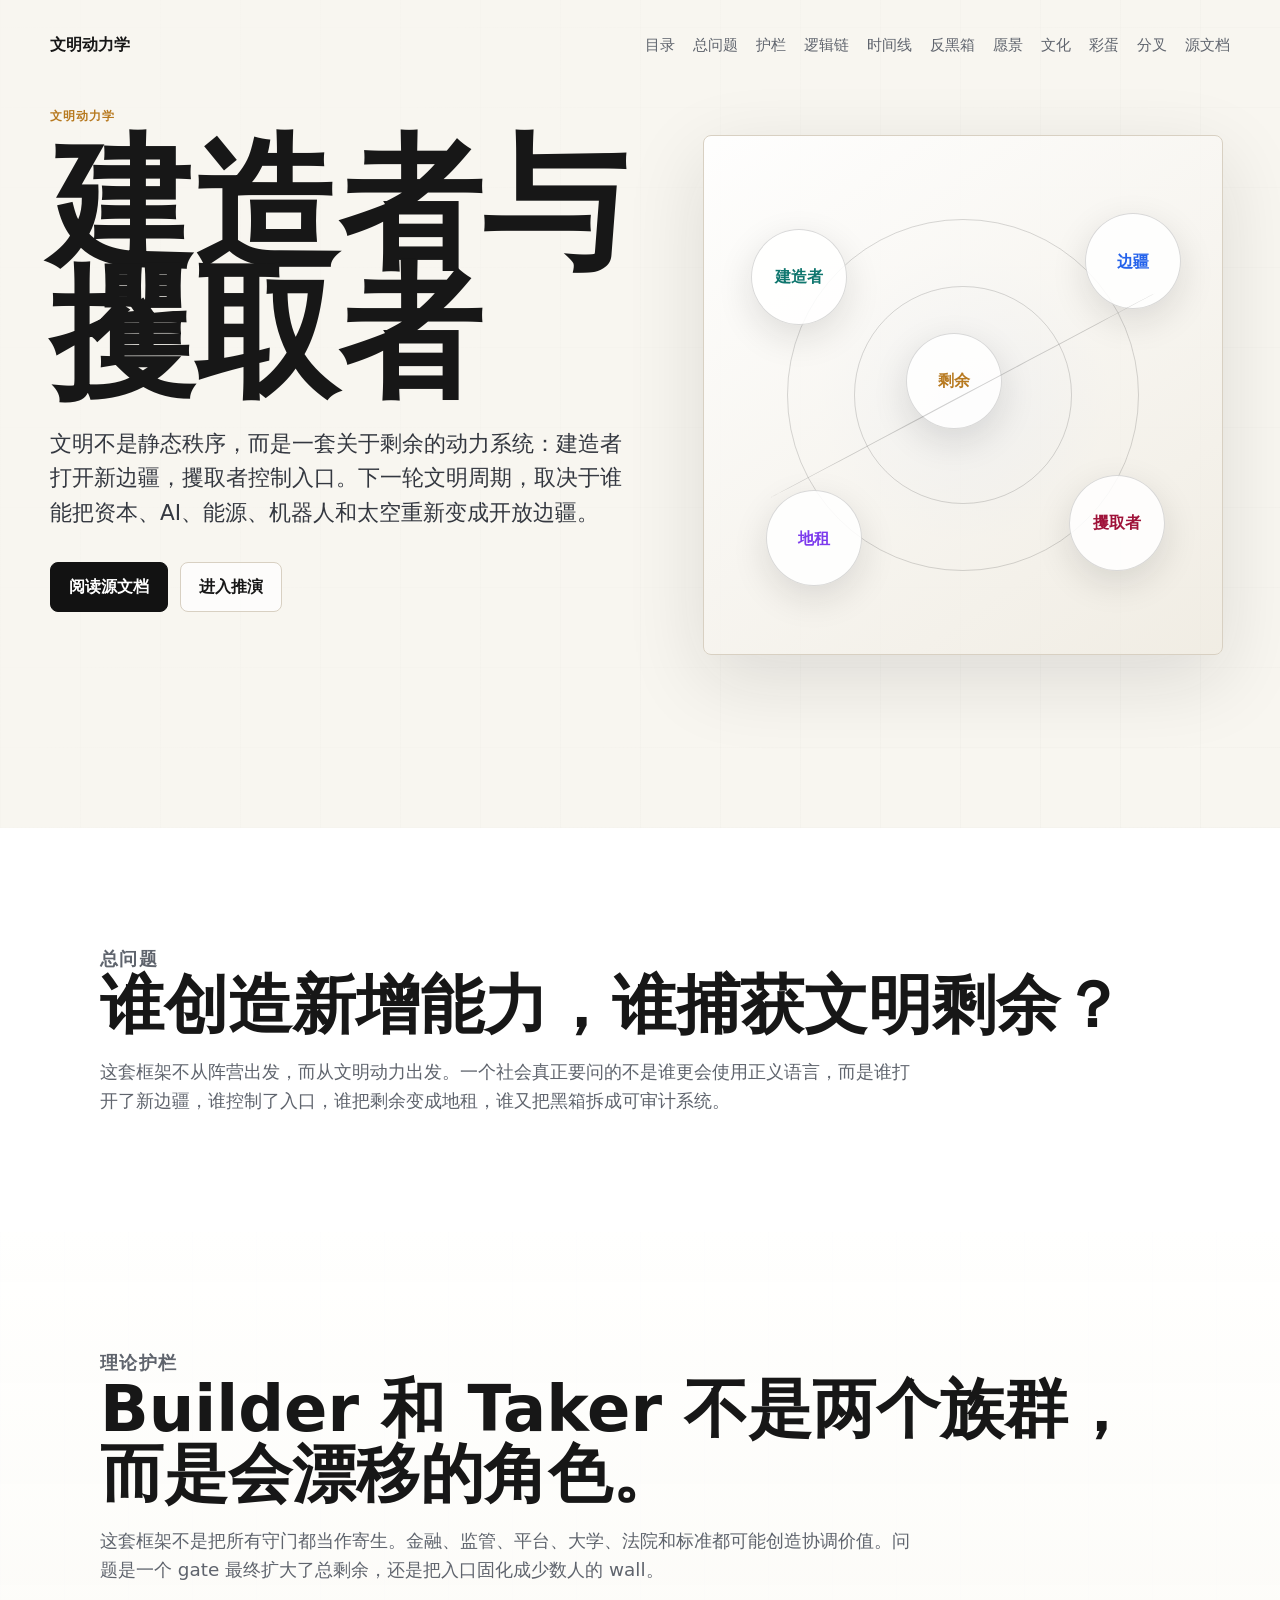
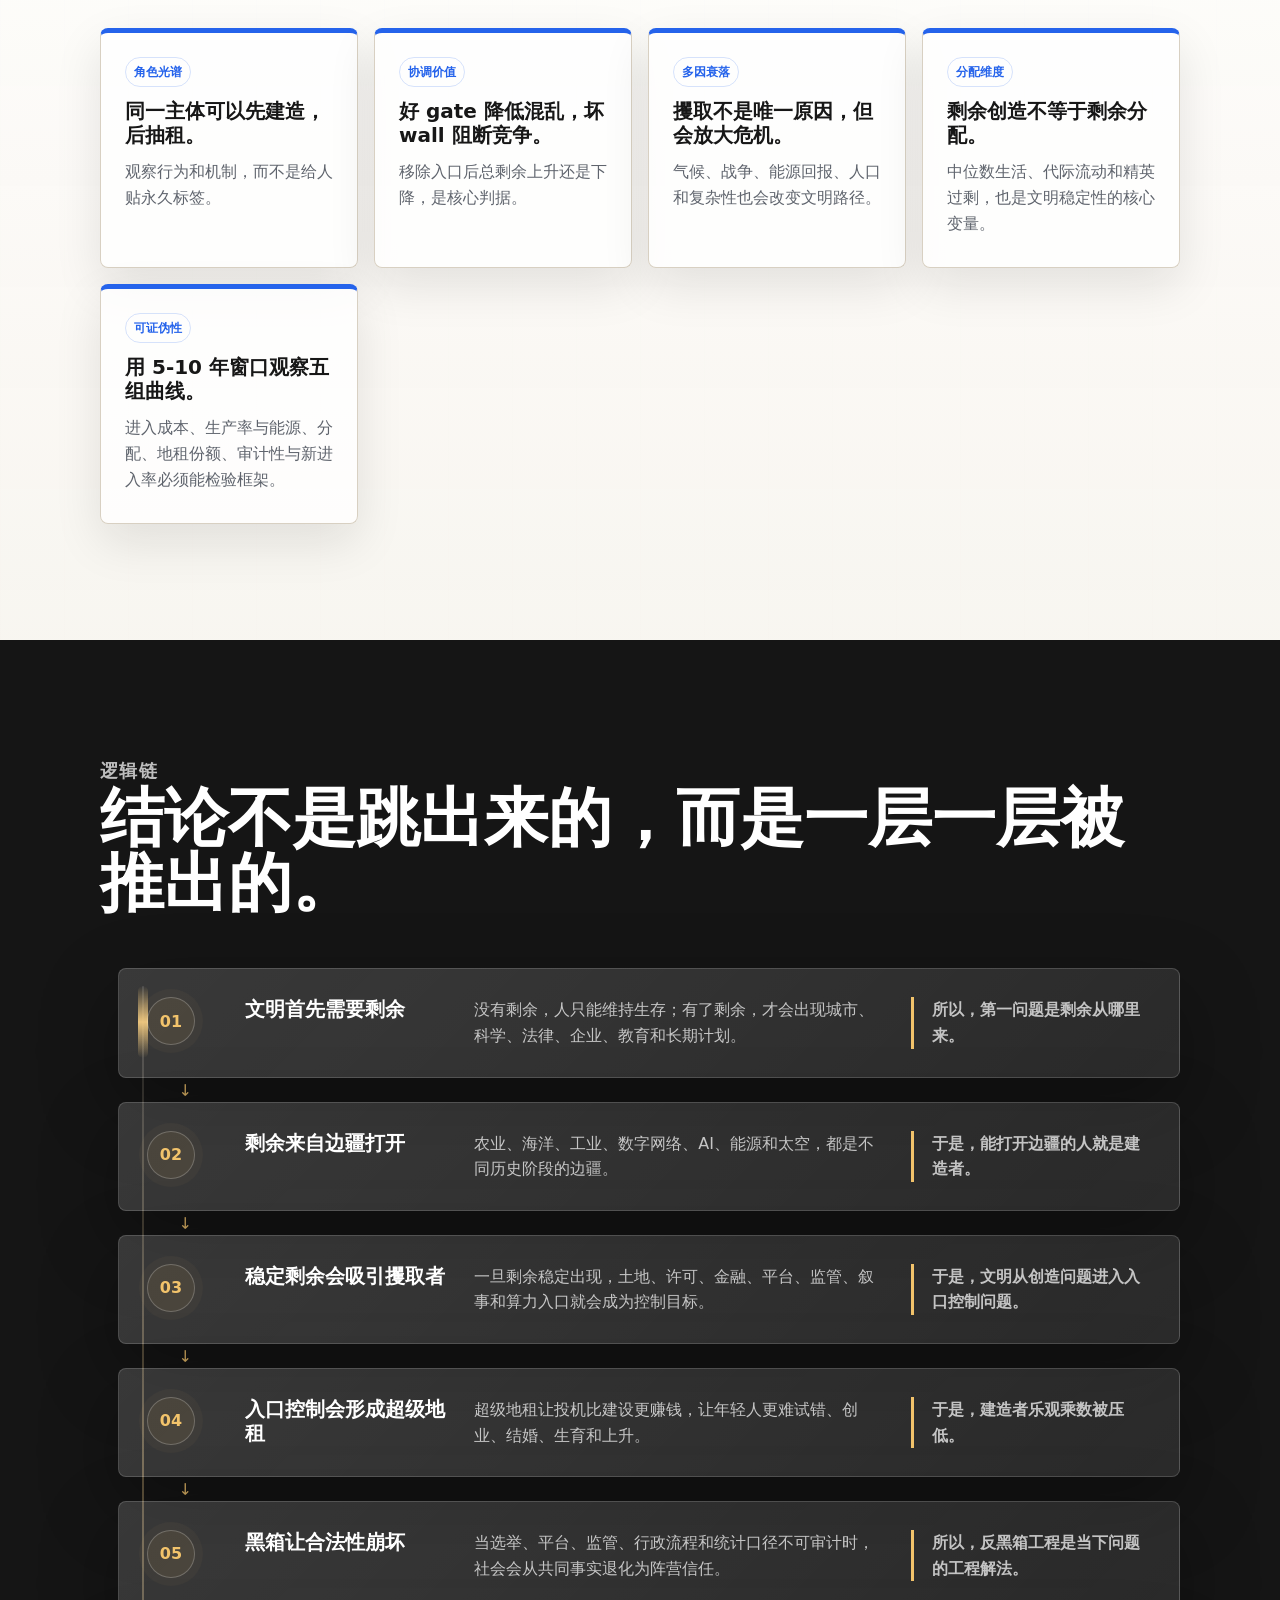
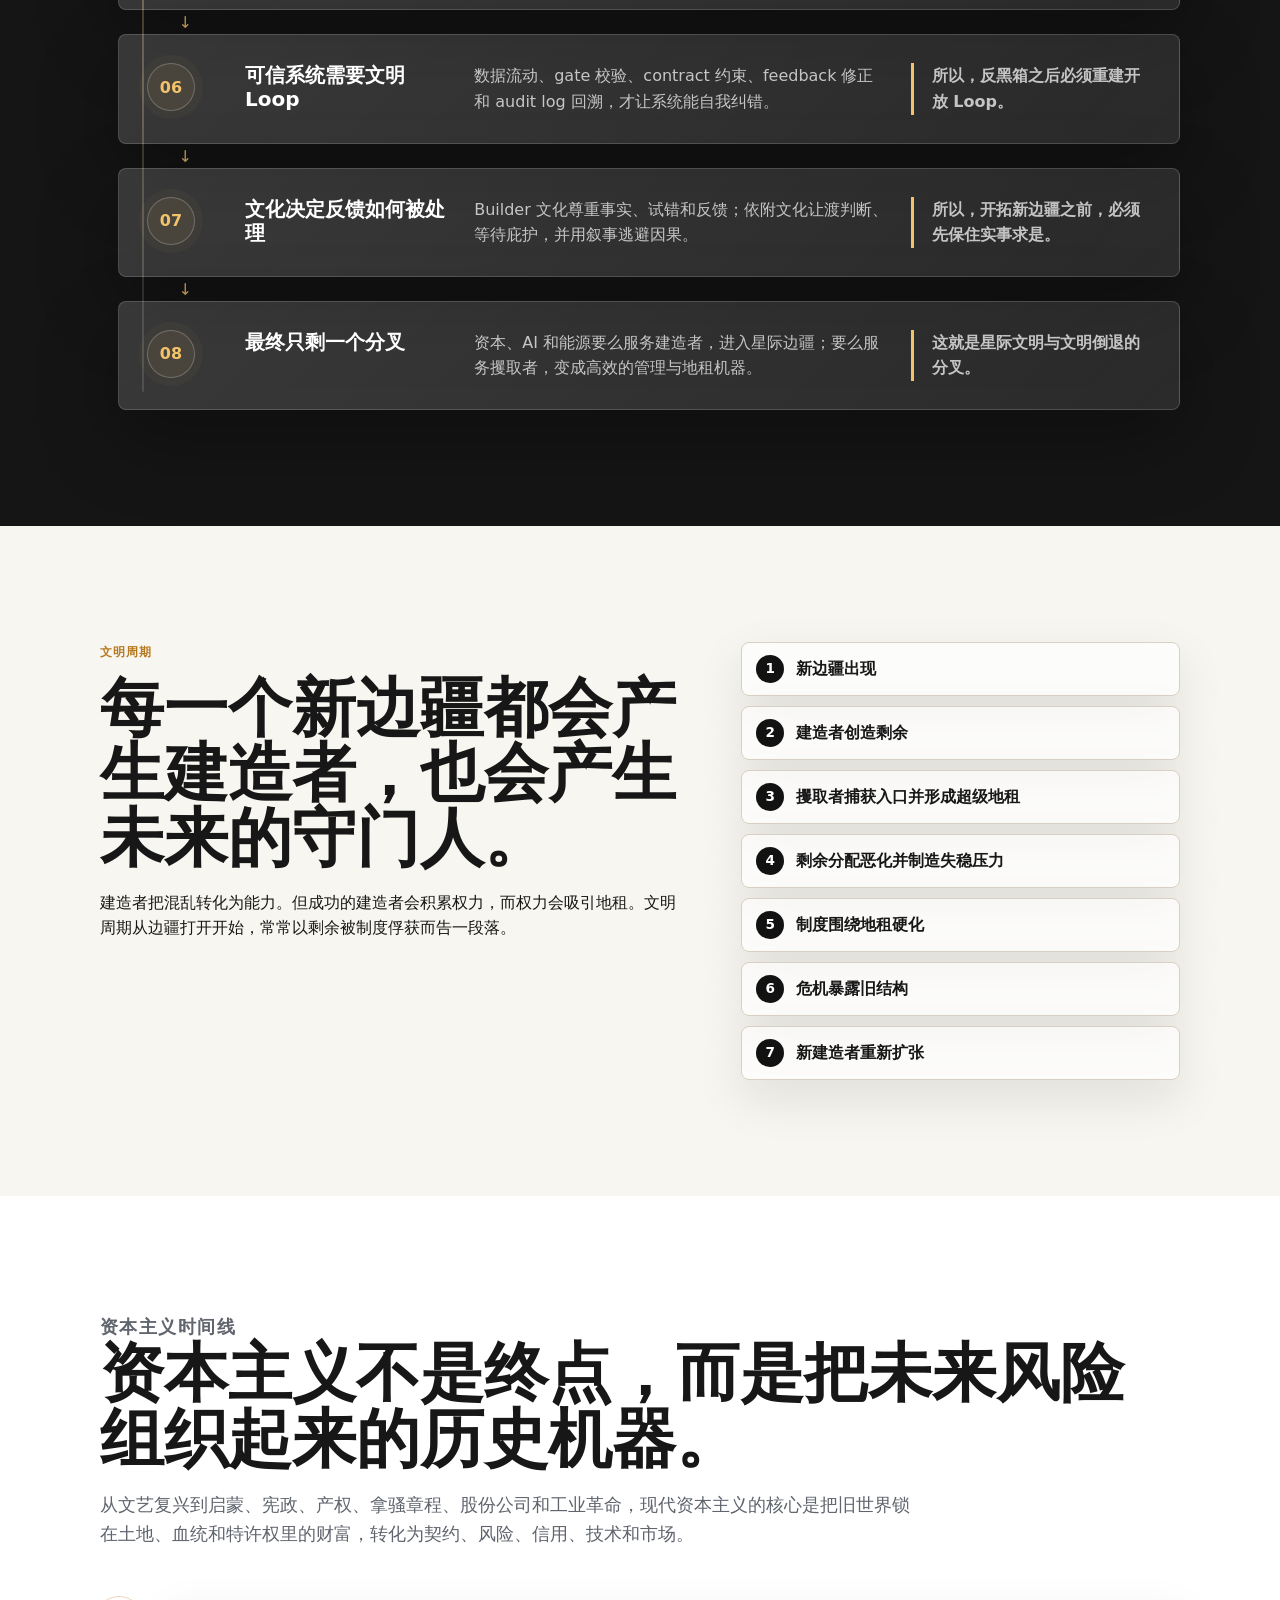
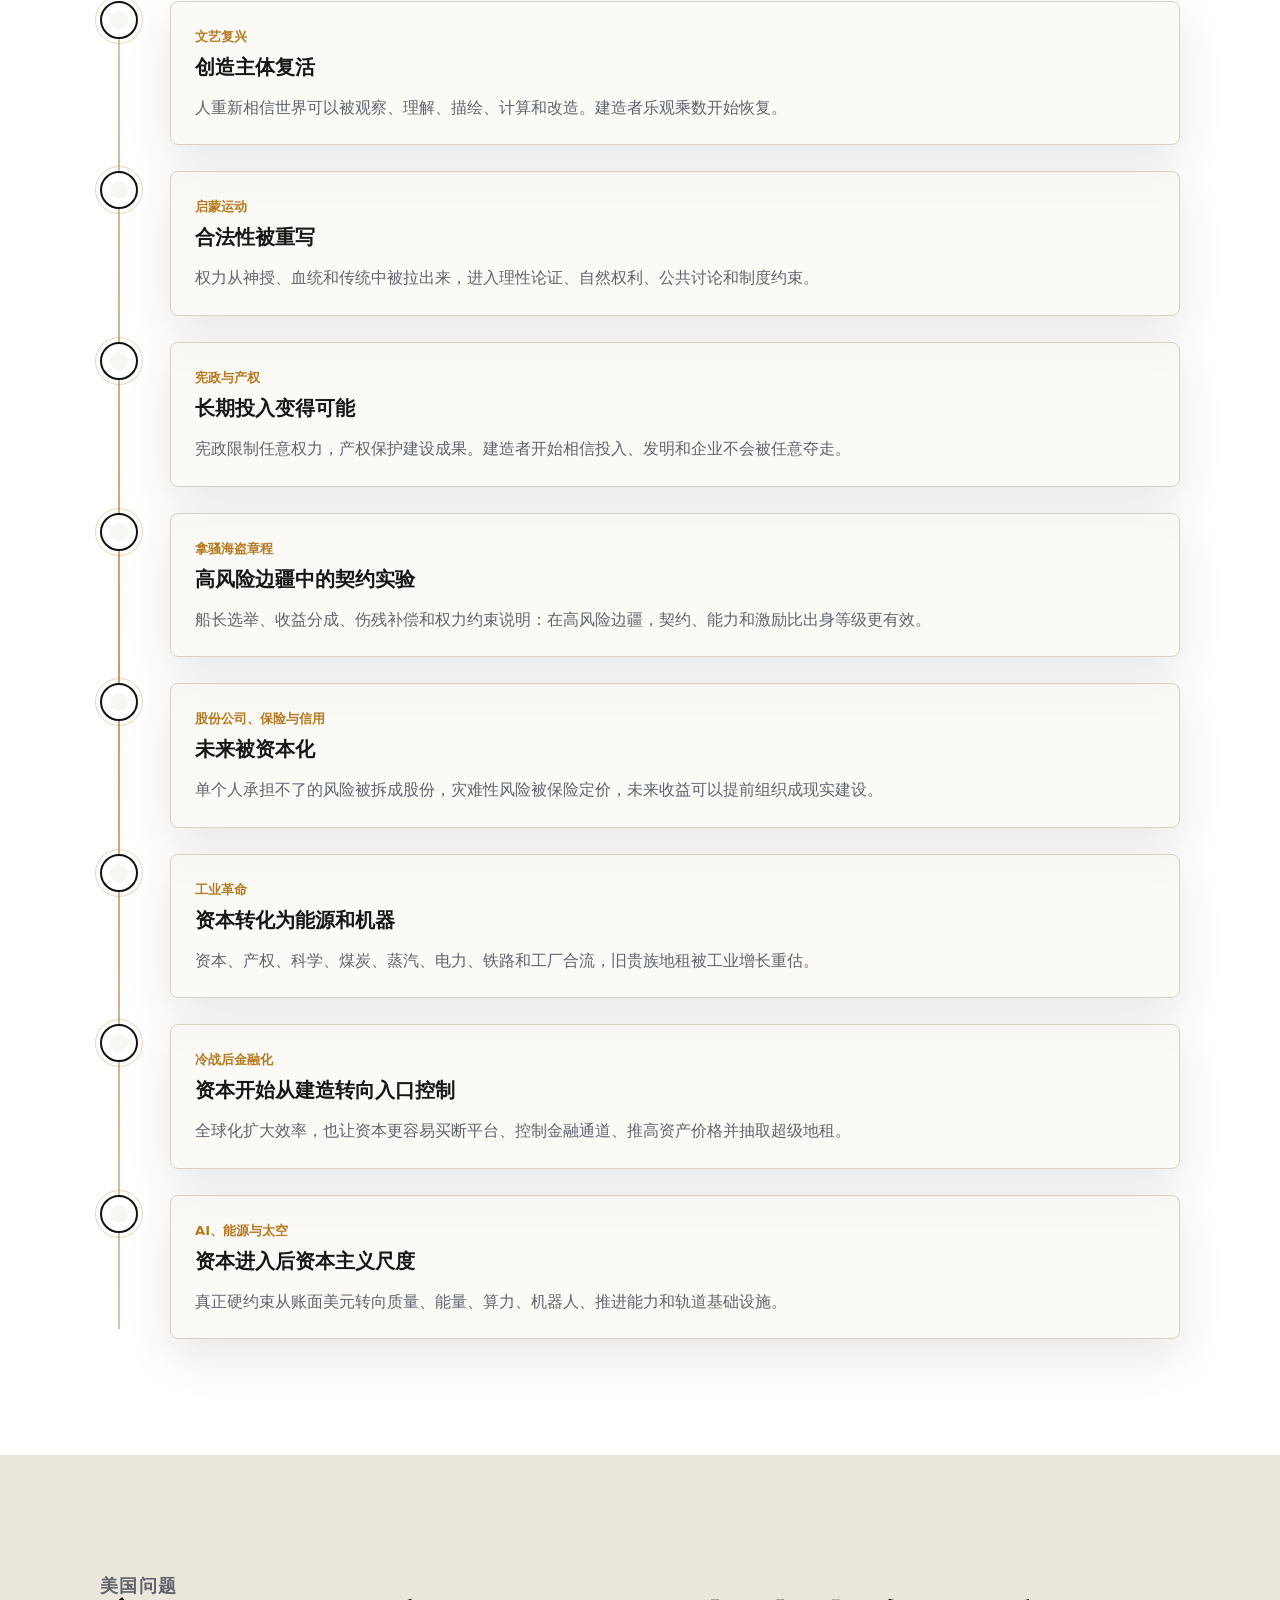
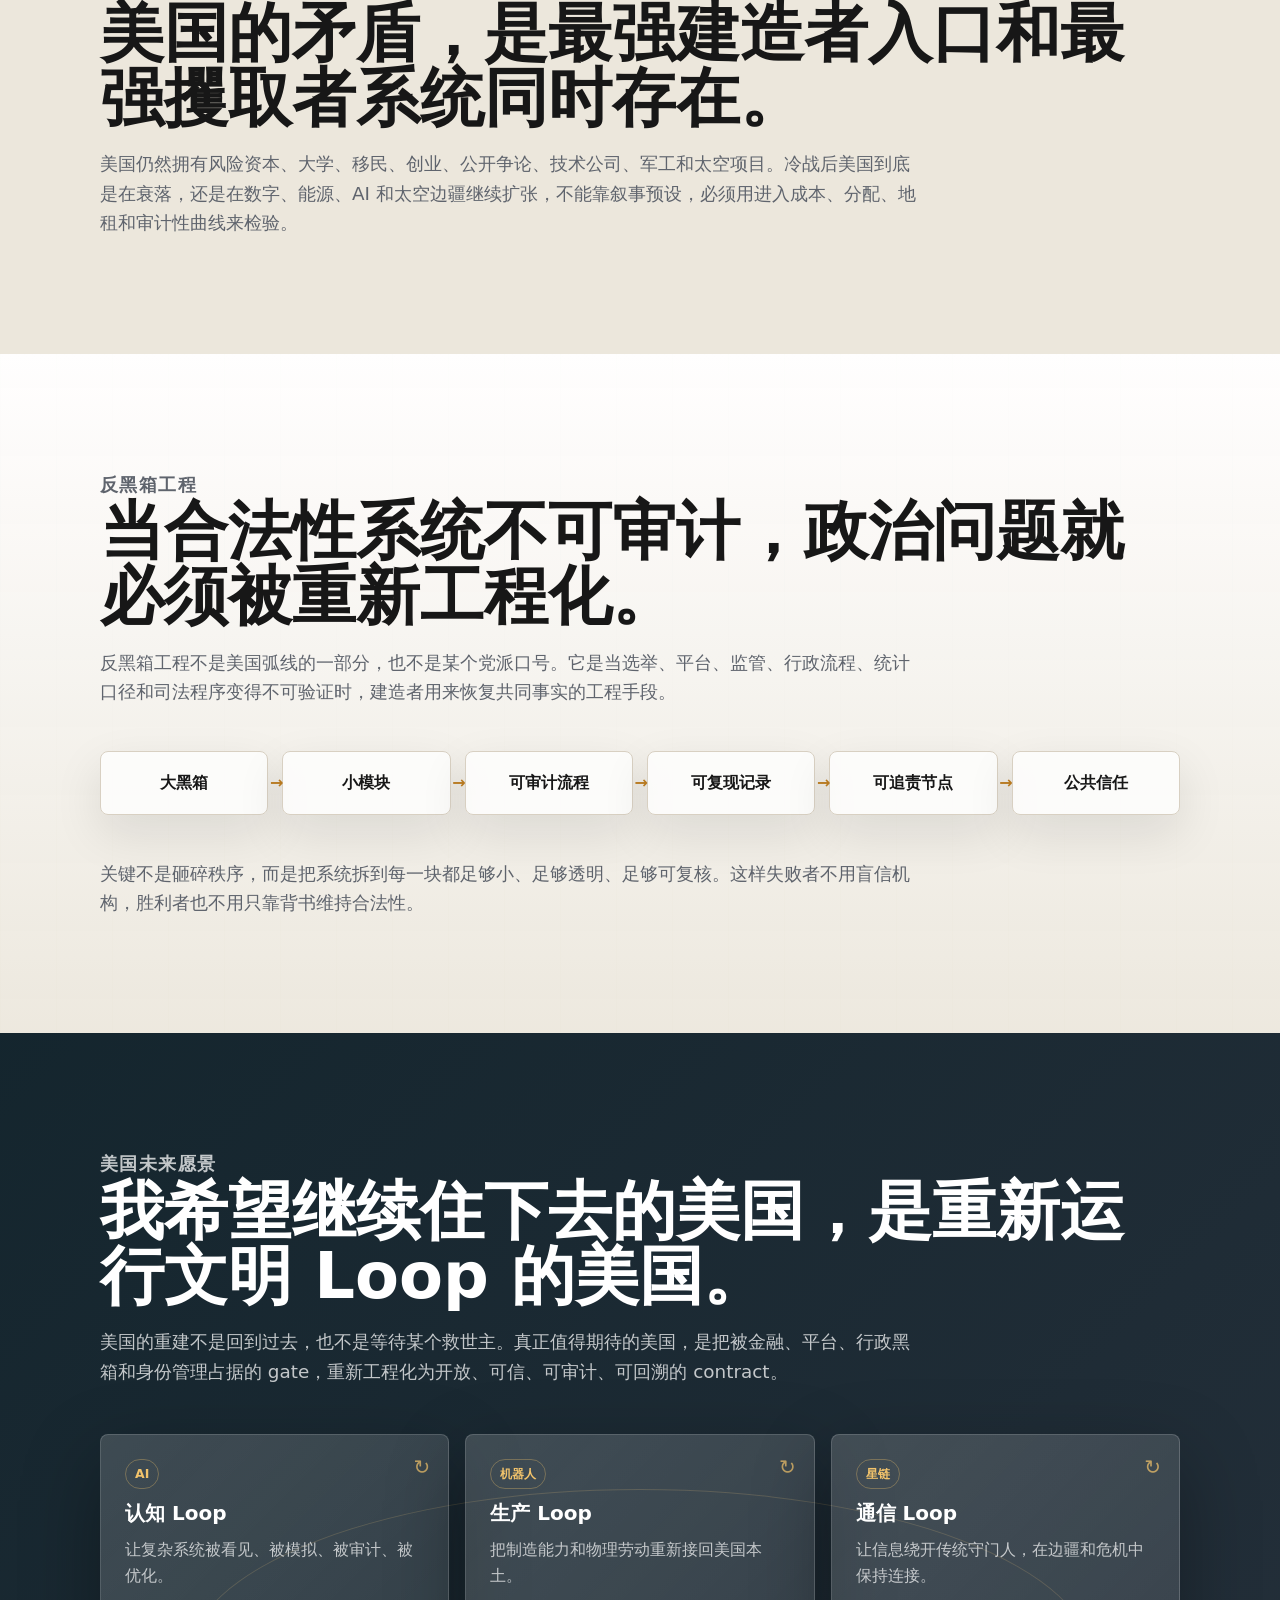
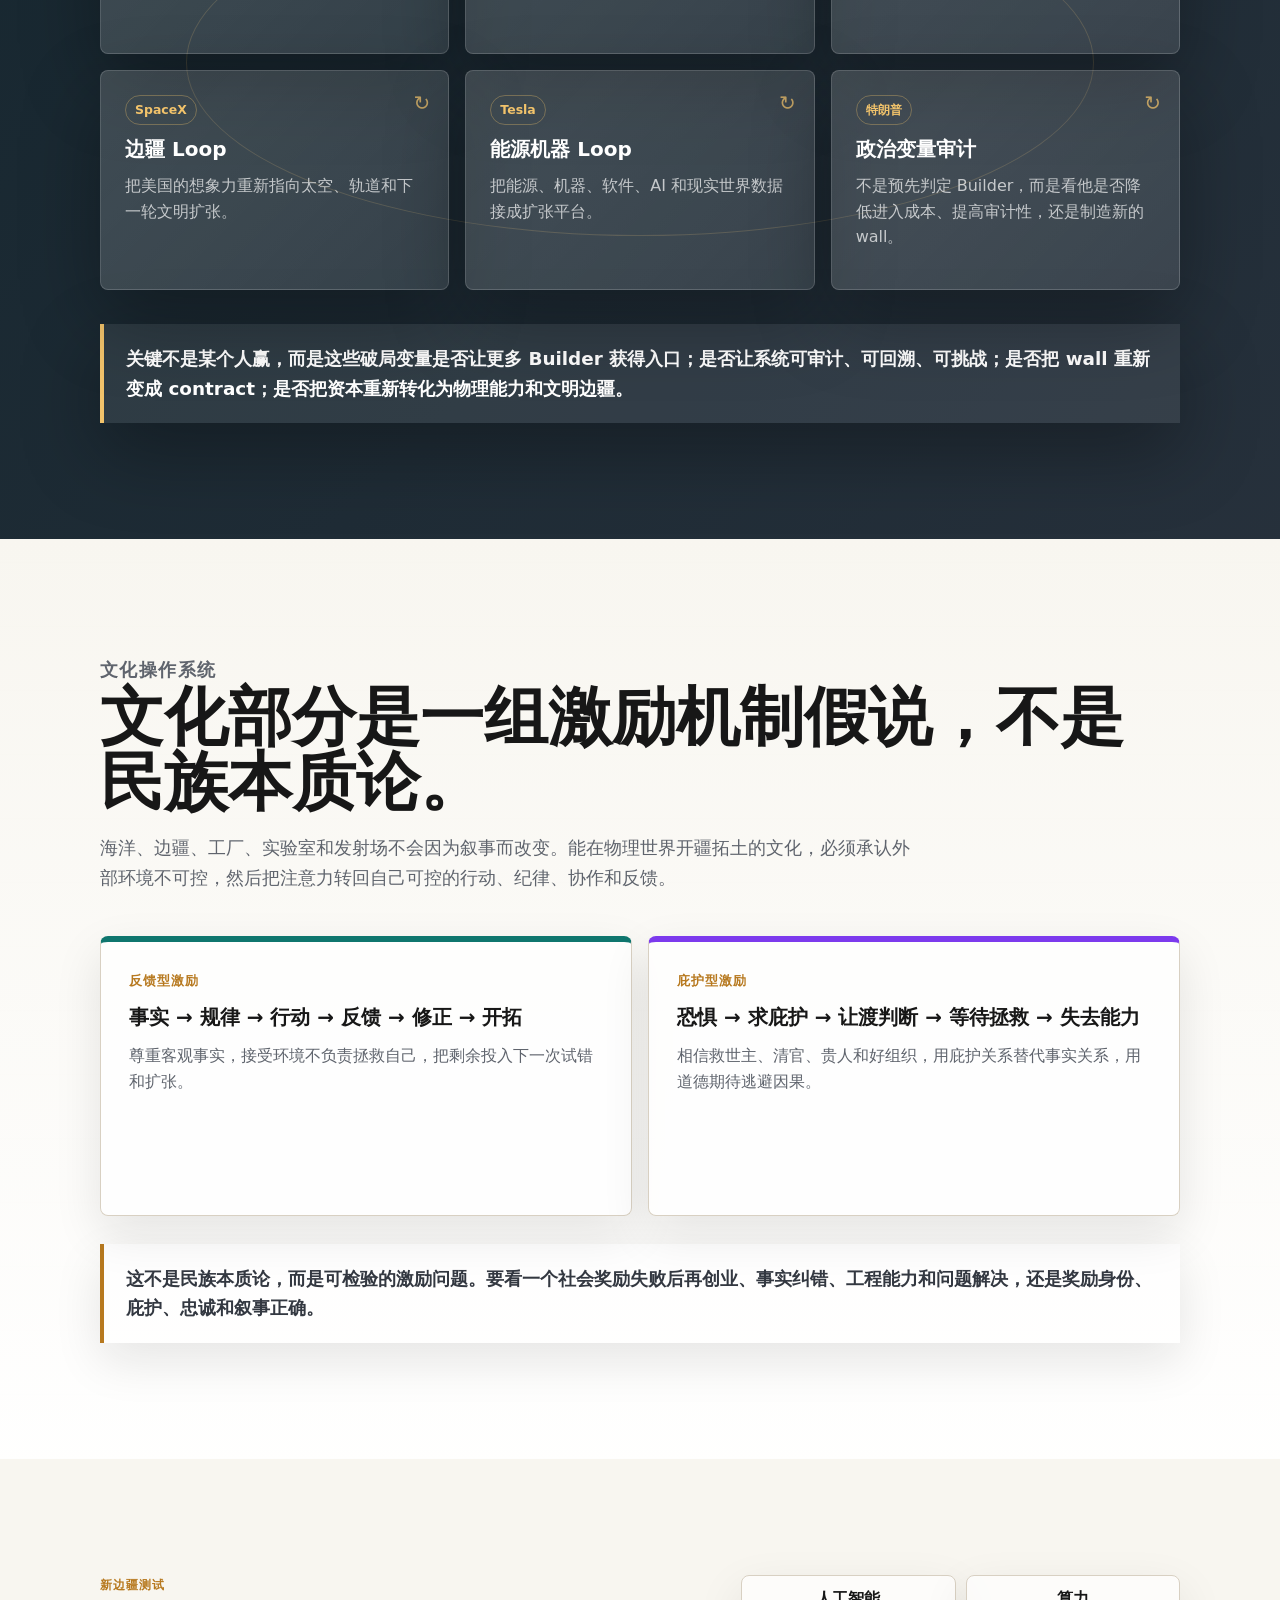
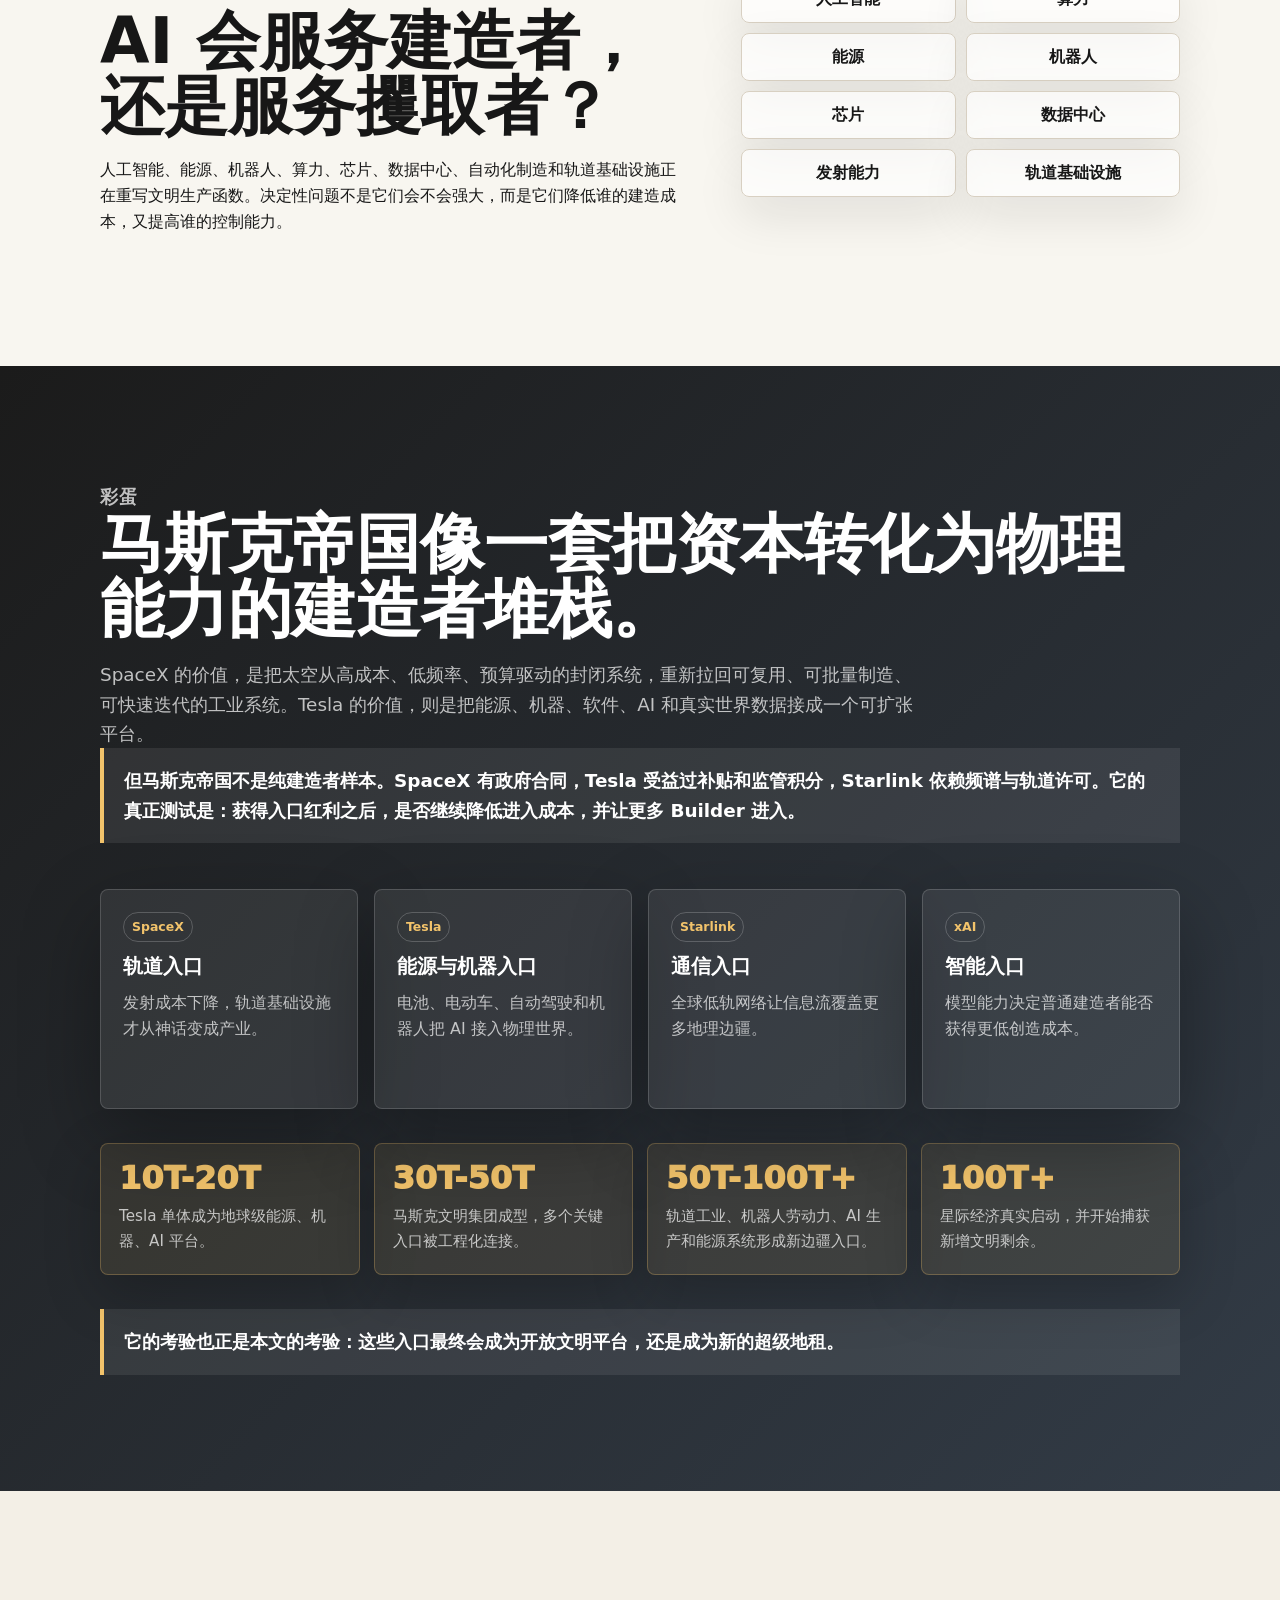
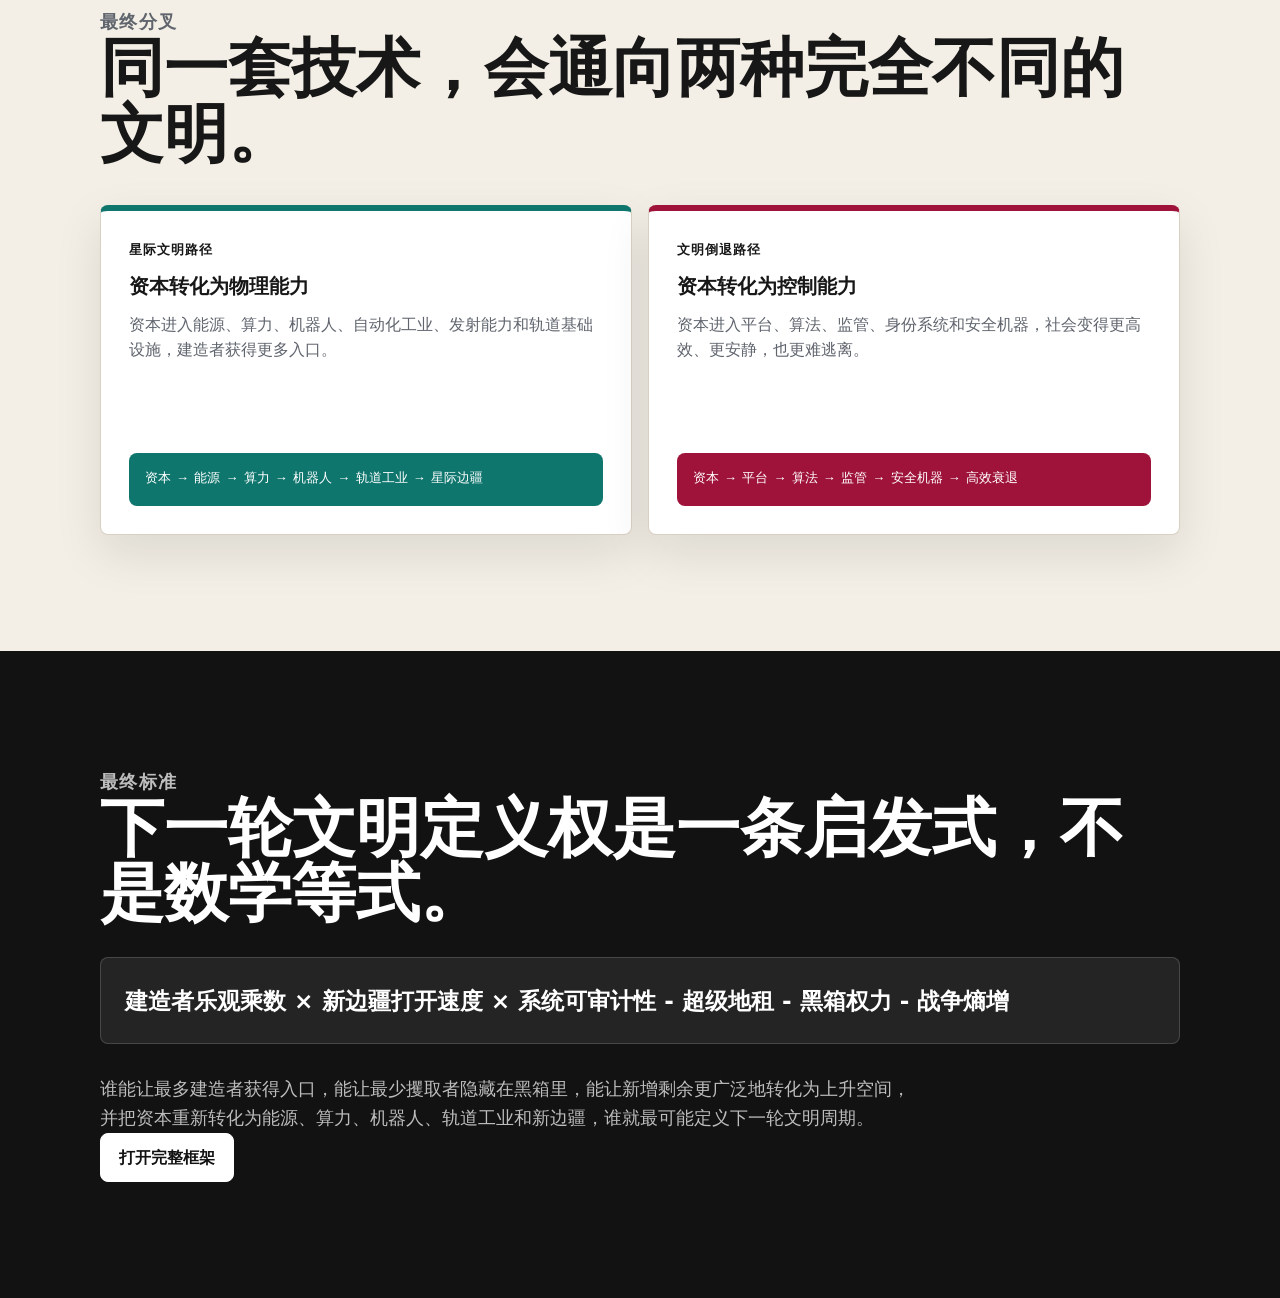
==== commit 9af618b2: "Address R3 content review" ====
--- a/articles/builder-taker-civilizational-dynamics.html
+++ b/articles/builder-taker-civilizational-dynamics.html
@@ -89,9 +89,14 @@
               <p>气候、战争、能源回报、人口和复杂性也会改变文明路径。</p>
             </article>
             <article>
+              <span>分配维度</span>
+              <h3>剩余创造不等于剩余分配。</h3>
+              <p>中位数生活、代际流动和精英过剩，也是文明稳定性的核心变量。</p>
+            </article>
+            <article>
               <span>可证伪性</span>
-              <h3>用 5-10 年窗口观察四组曲线。</h3>
-              <p>进入成本、生产率与能源、地租份额、审计性与新进入率必须能检验框架。</p>
+              <h3>用 5-10 年窗口观察五组曲线。</h3>
+              <p>进入成本、生产率与能源、分配、地租份额、审计性与新进入率必须能检验框架。</p>
             </article>
           </div>
         </div>
@@ -167,6 +172,7 @@
             <li>新边疆出现</li>
             <li>建造者创造剩余</li>
             <li>攫取者捕获入口并形成超级地租</li>
+            <li>剩余分配恶化并制造失稳压力</li>
             <li>制度围绕地租硬化</li>
             <li>危机暴露旧结构</li>
             <li>新建造者重新扩张</li>
@@ -255,7 +261,7 @@
           <p class="section-kicker">美国问题</p>
           <h2>美国的矛盾，是最强建造者入口和最强攫取者系统同时存在。</h2>
           <p>
-            美国仍然拥有风险资本、大学、移民、创业、公开争论、技术公司、军工和太空项目。但冷战后，外部约束消失，全球化、金融化、文化管理和专家系统也越来越容易把美国本身变成被治理、被审计、被实验的对象。
+            美国仍然拥有风险资本、大学、移民、创业、公开争论、技术公司、军工和太空项目。冷战后美国到底是在衰落，还是在数字、能源、AI 和太空边疆继续扩张，不能靠叙事预设，必须用进入成本、分配、地租和审计性曲线来检验。
           </p>
         </div>
       </section>
@@ -316,8 +322,8 @@
             </article>
             <article>
               <span>特朗普</span>
-              <h3>政治破局 Loop</h3>
-              <p>打断建制系统的自我复制，让反黑箱需求重新进入公共议程。</p>
+              <h3>政治变量审计</h3>
+              <p>不是预先判定 Builder，而是看他是否降低进入成本、提高审计性，还是制造新的 wall。</p>
             </article>
           </div>
           <p class="vision-note">
@@ -329,24 +335,24 @@
       <section class="culture-band" id="culture">
         <div class="section-inner">
           <p class="section-kicker">文化操作系统</p>
-          <h2>Builder 文化的底座，是实事求是、反馈修正和自我负责。</h2>
+          <h2>文化部分是一组激励机制假说，不是民族本质论。</h2>
           <p>
             海洋、边疆、工厂、实验室和发射场不会因为叙事而改变。能在物理世界开疆拓土的文化，必须承认外部环境不可控，然后把注意力转回自己可控的行动、纪律、协作和反馈。
           </p>
           <div class="culture-grid" aria-label="文化机制对照">
             <article>
-              <p class="culture-label">Builder 强势文化</p>
+              <p class="culture-label">反馈型激励</p>
               <h3>事实 → 规律 → 行动 → 反馈 → 修正 → 开拓</h3>
               <p>尊重客观事实，接受环境不负责拯救自己，把剩余投入下一次试错和扩张。</p>
             </article>
             <article>
-              <p class="culture-label">弱势依附文化</p>
+              <p class="culture-label">庇护型激励</p>
               <h3>恐惧 → 求庇护 → 让渡判断 → 等待拯救 → 失去能力</h3>
               <p>相信救世主、清官、贵人和好组织，用庇护关系替代事实关系，用道德期待逃避因果。</p>
             </article>
           </div>
           <p class="culture-note">
-            这不是民族本质论，而是文化机制问题。一个社会奖励事实、试错、工程和自我负责，就会生成 Builder；奖励身份、庇护、忠诚和叙事正确，就会生成依附者和攫取者。
+            这不是民族本质论，而是可检验的激励问题。要看一个社会奖励失败后再创业、事实纠错、工程能力和问题解决，还是奖励身份、庇护、忠诚和叙事正确。
           </p>
         </div>
       </section>
@@ -453,12 +459,12 @@
       <section class="formula-band">
         <div class="section-inner">
           <p class="section-kicker">最终标准</p>
-          <h2>下一轮文明定义权</h2>
+          <h2>下一轮文明定义权是一条启发式，不是数学等式。</h2>
           <p class="formula">
             建造者乐观乘数 × 新边疆打开速度 × 系统可审计性 - 超级地租 - 黑箱权力 - 战争熵增
           </p>
           <p>
-            谁能让最多建造者获得入口，能让最少攫取者隐藏在黑箱里，能把资本重新转化为能源、算力、机器人、轨道工业和新边疆，谁就最可能定义下一轮文明周期。
+            谁能让最多建造者获得入口，能让最少攫取者隐藏在黑箱里，能让新增剩余更广泛地转化为上升空间，并把资本重新转化为能源、算力、机器人、轨道工业和新边疆，谁就最可能定义下一轮文明周期。
           </p>
           <a class="button primary" href="../docs/framework.md">打开完整框架</a>
         </div>
--- a/styles.css
+++ b/styles.css
@@ -285,7 +285,7 @@
 
 .guardrail-grid {
   display: grid;
-  grid-template-columns: repeat(4, minmax(0, 1fr));
+  grid-template-columns: repeat(auto-fit, minmax(210px, 1fr));
   gap: 16px;
   margin-top: 44px;
 }
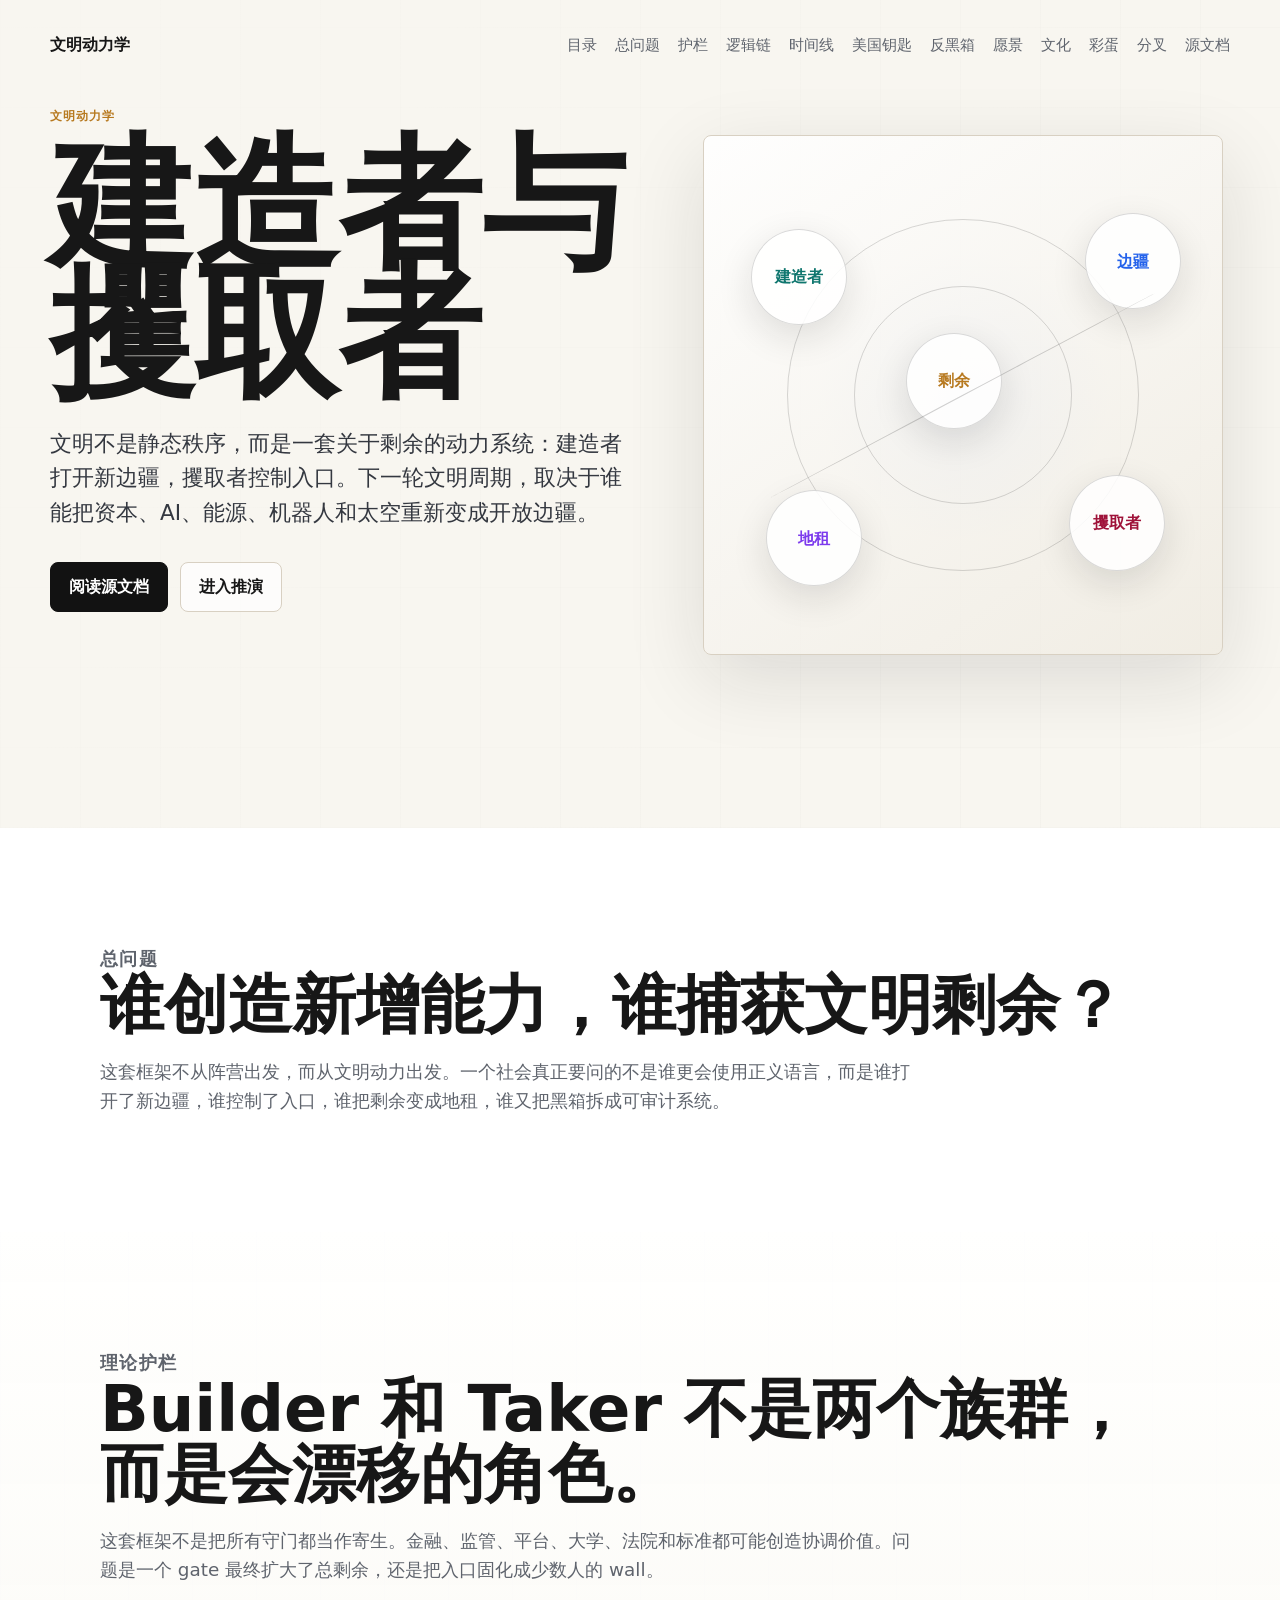
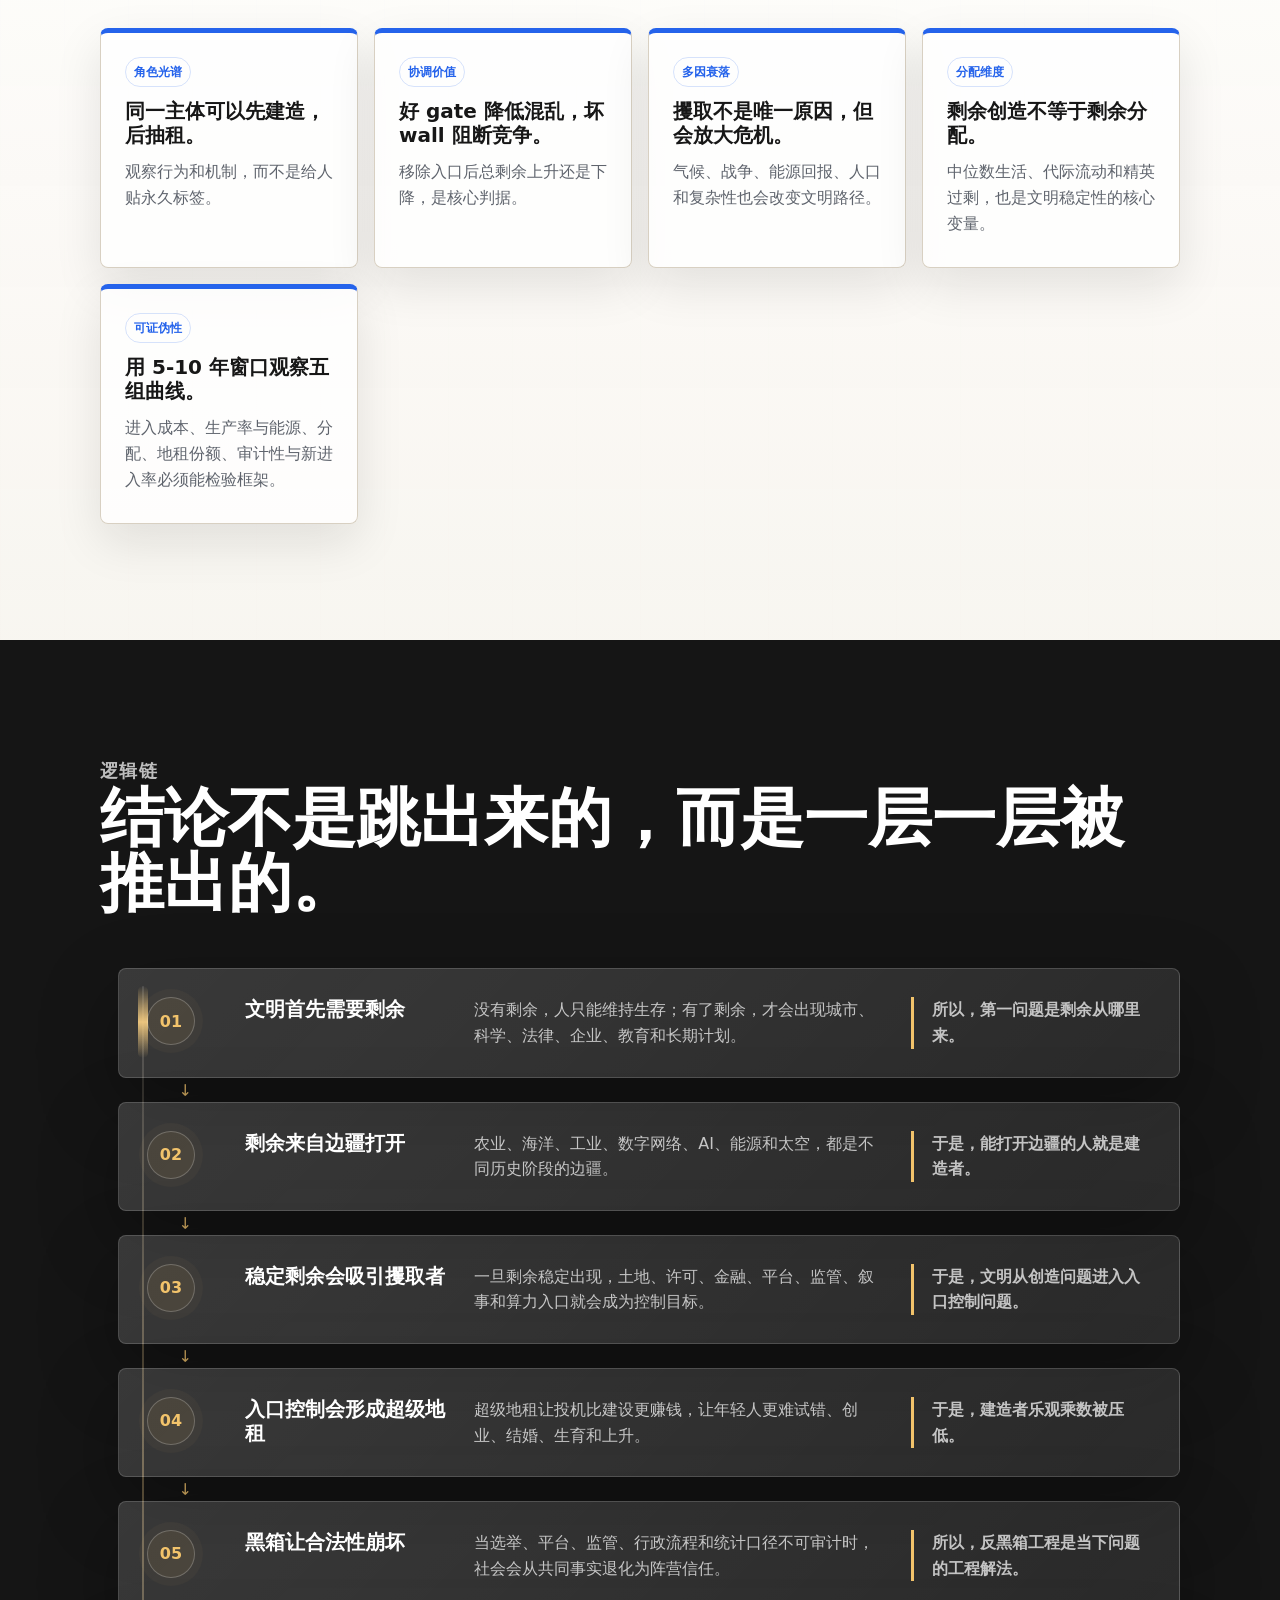
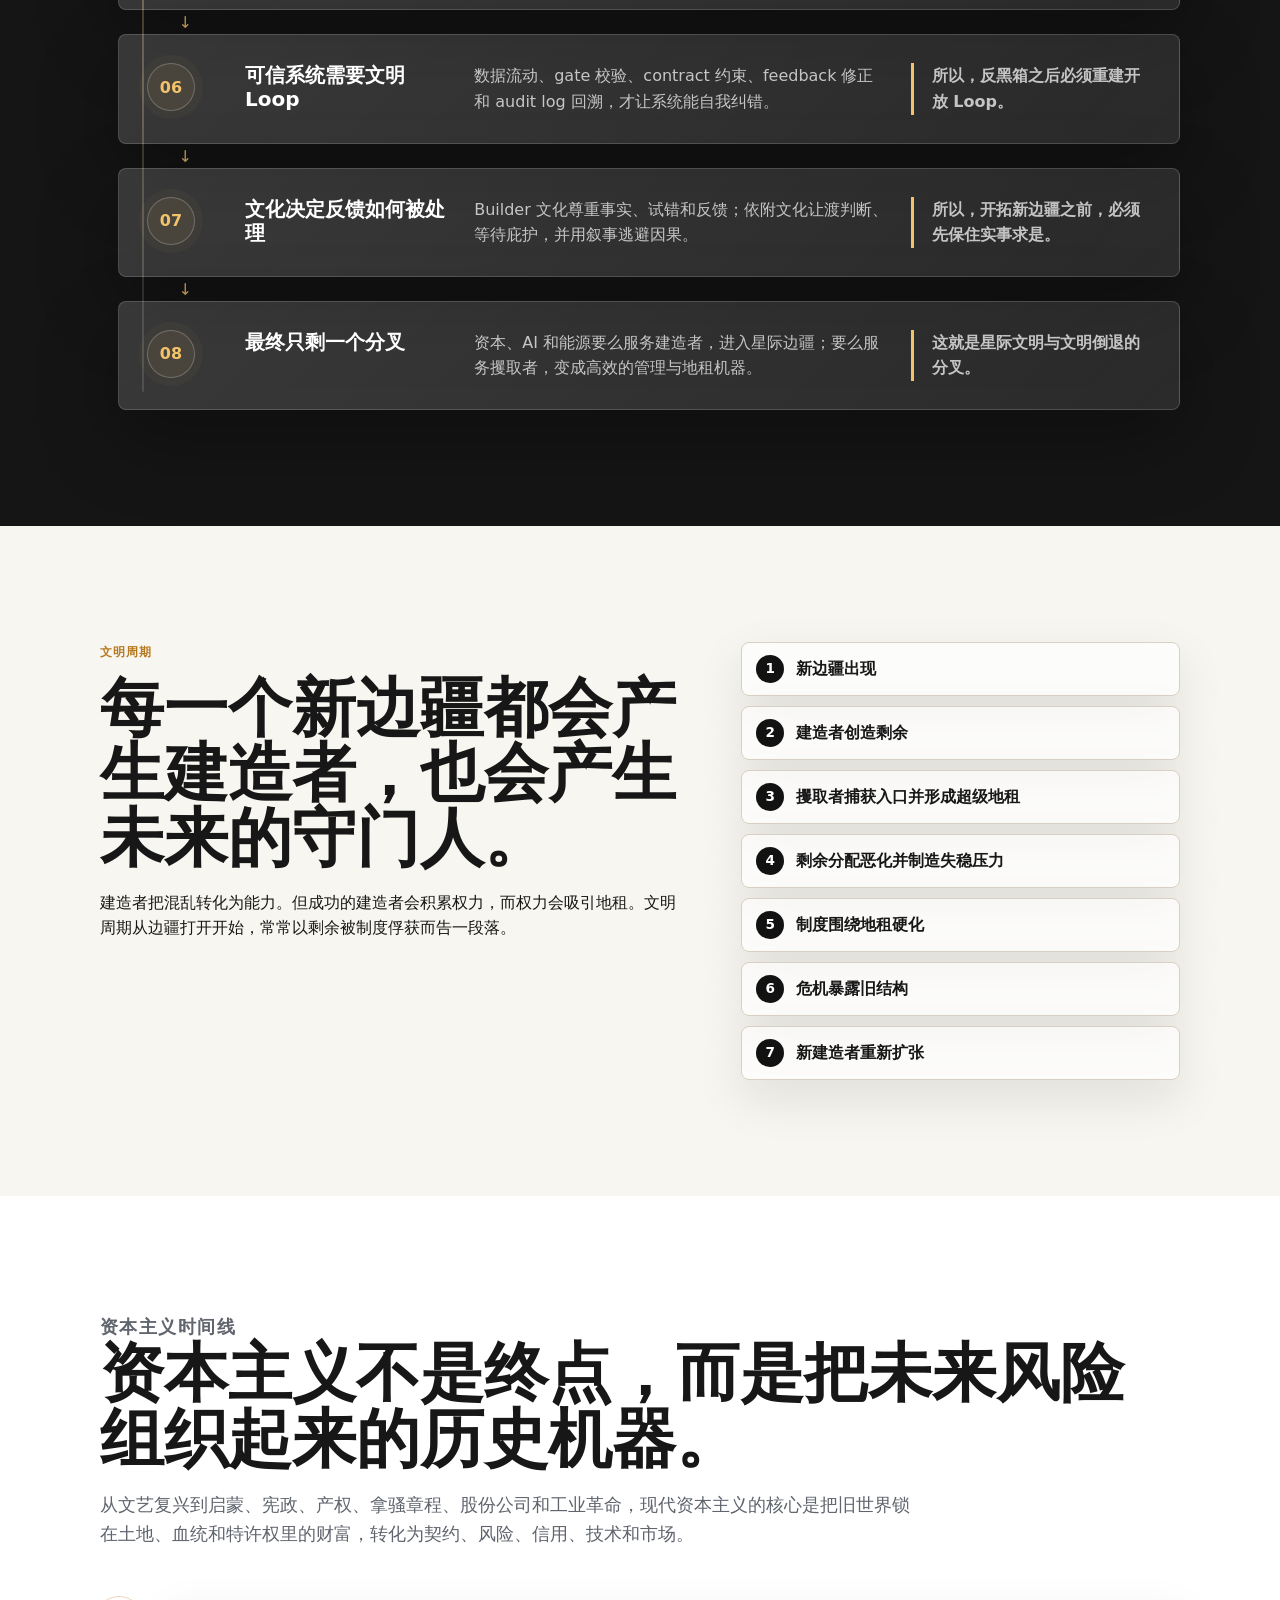
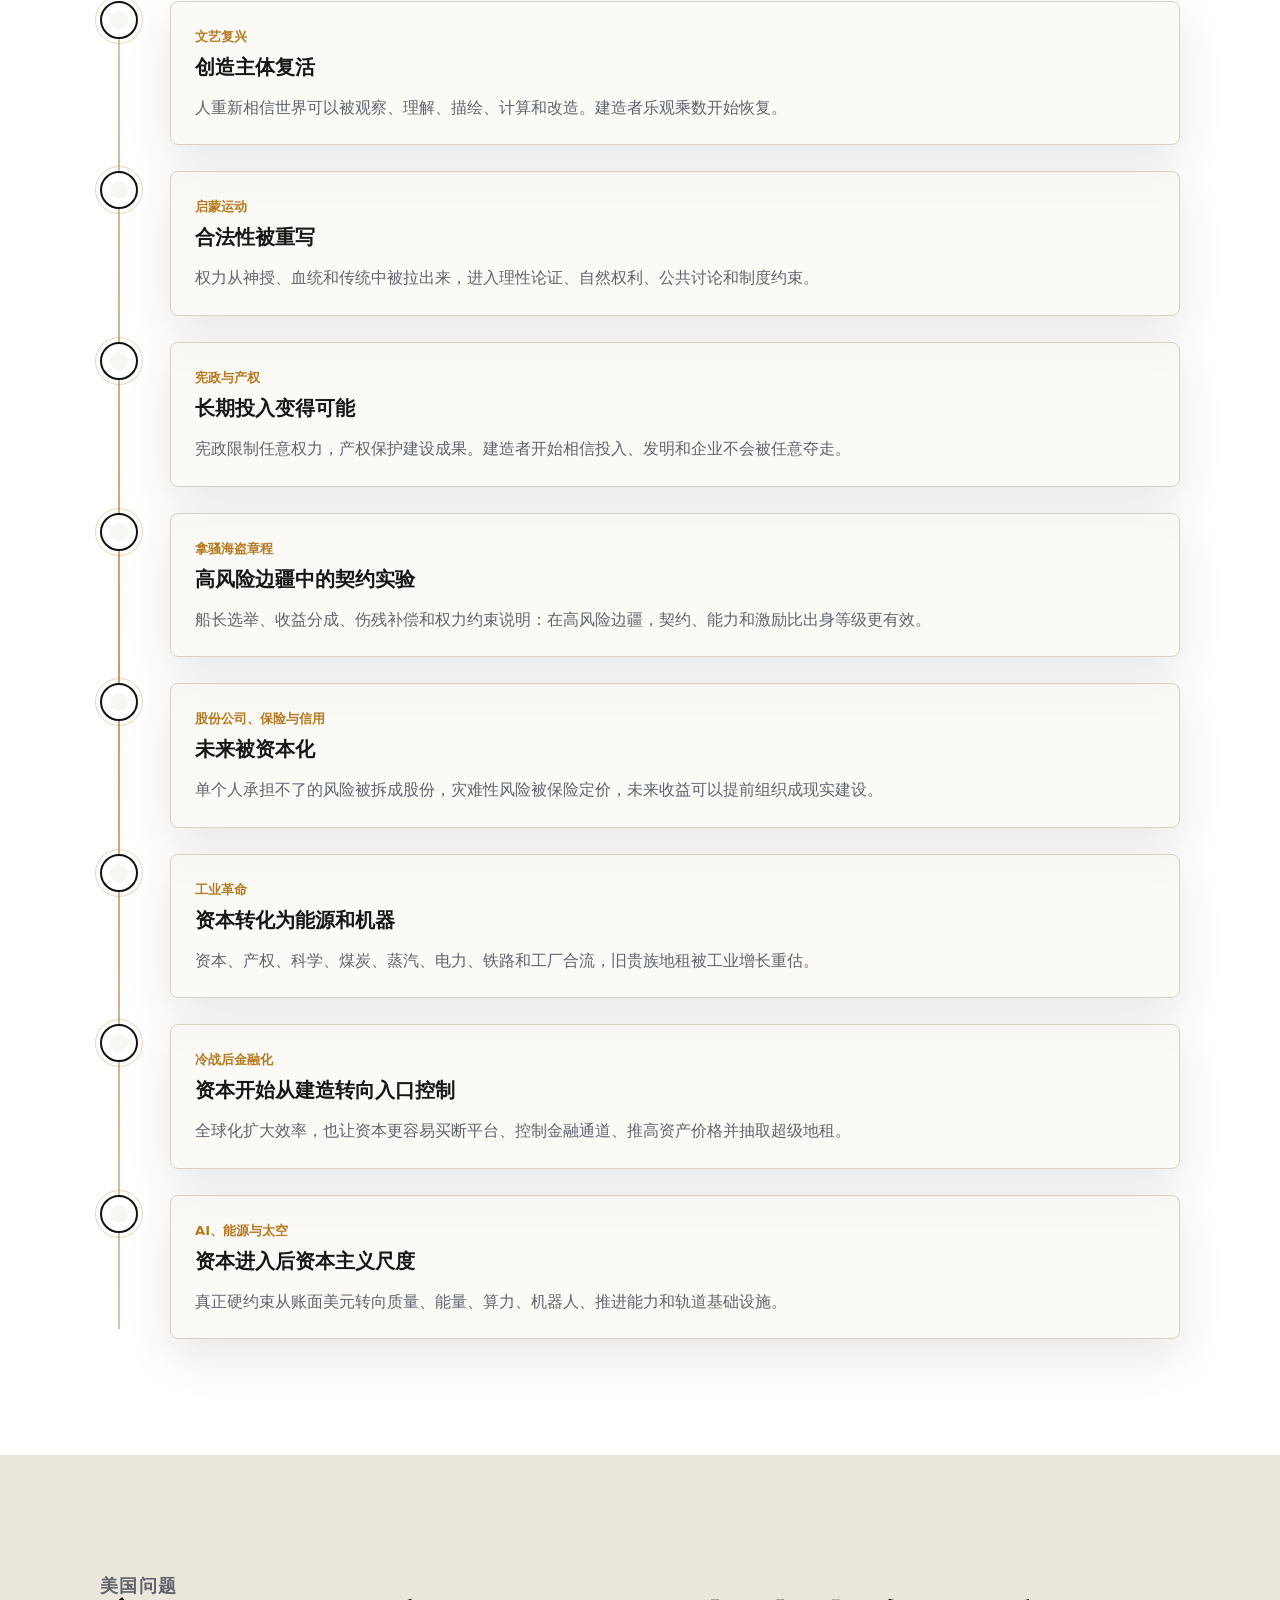
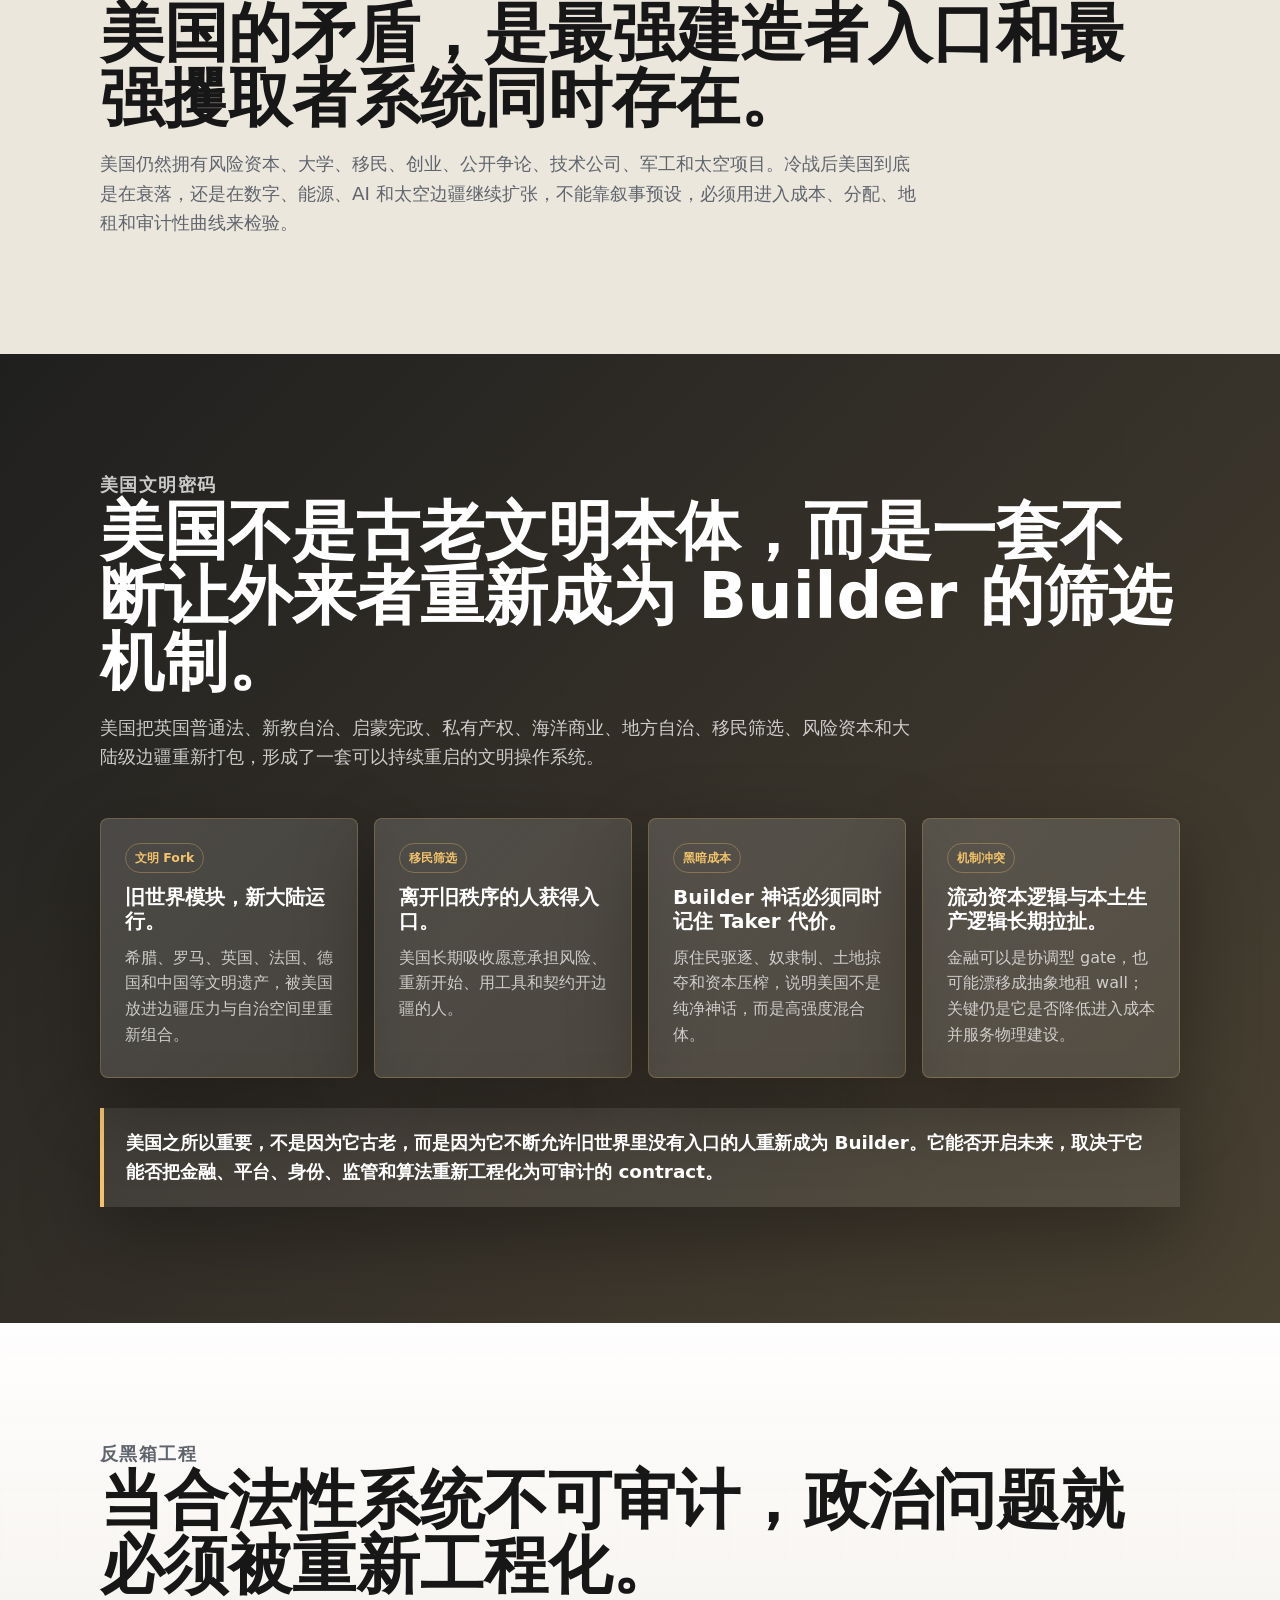
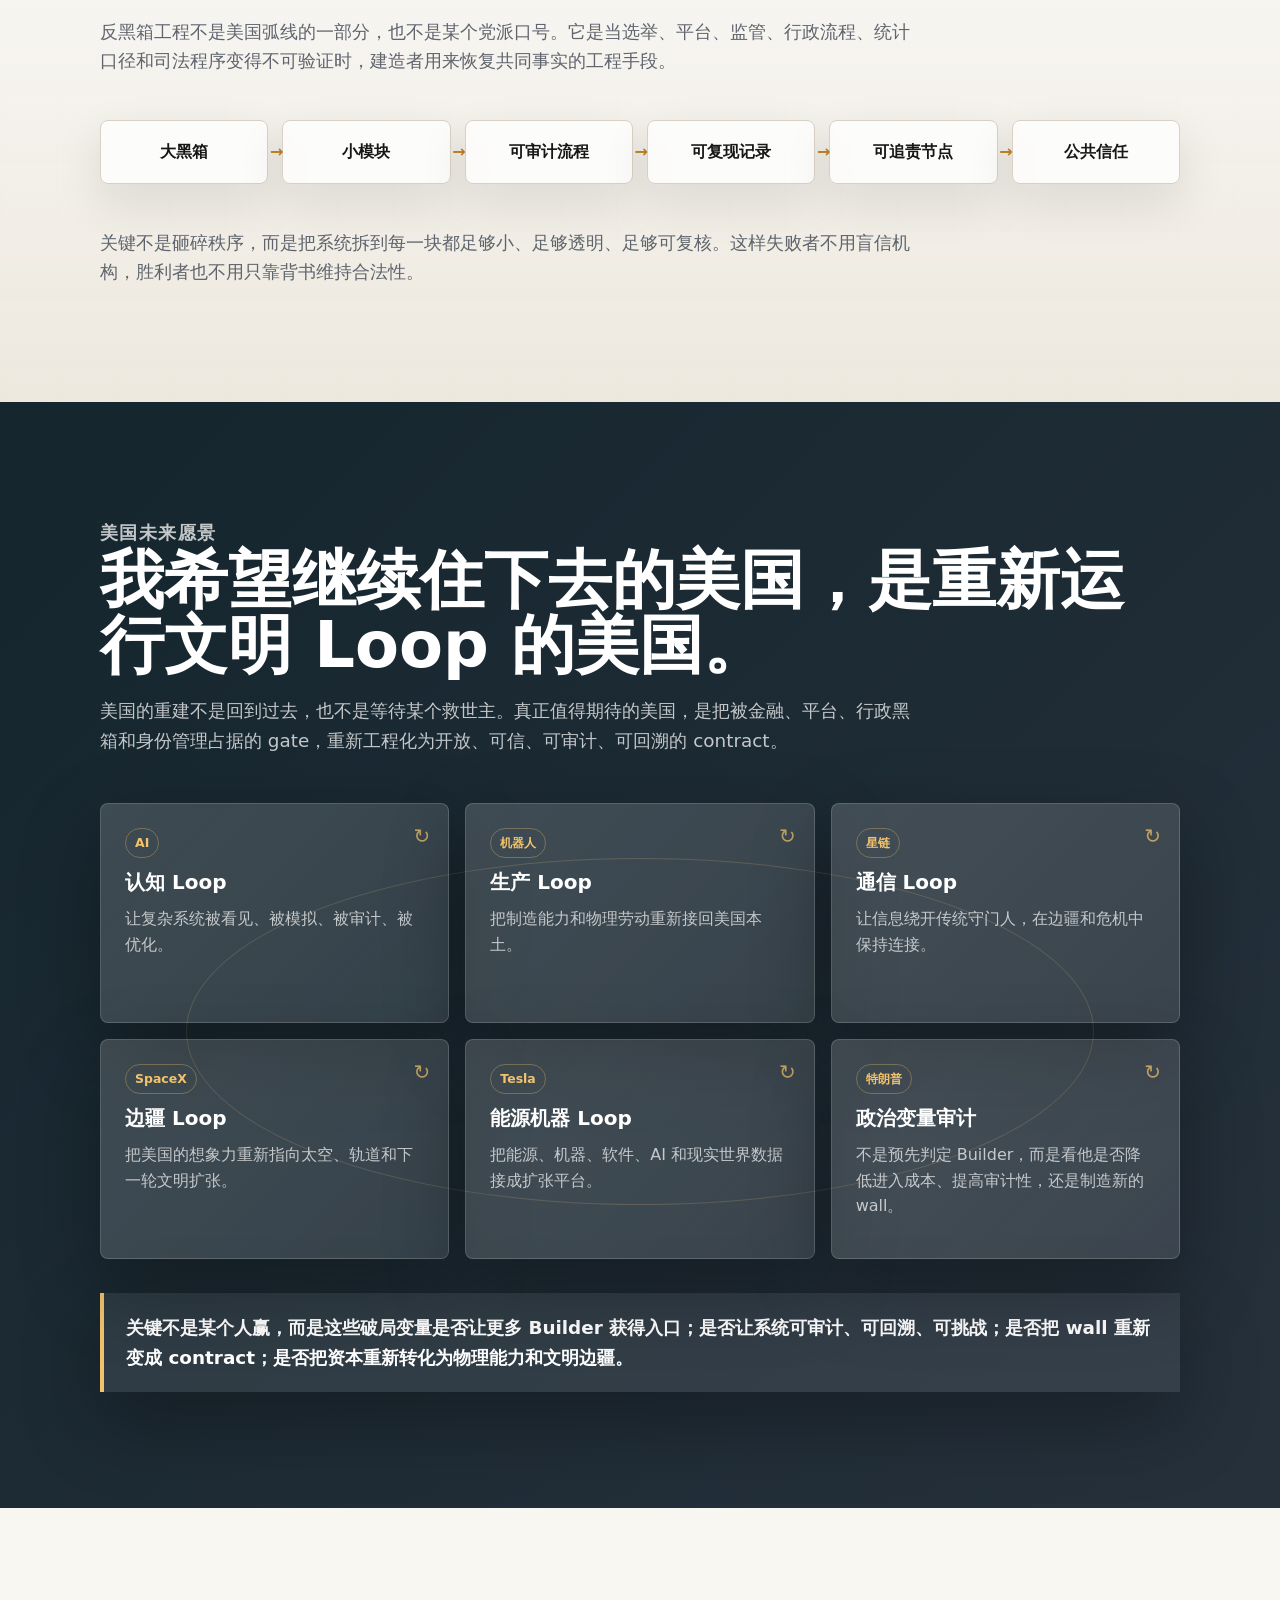
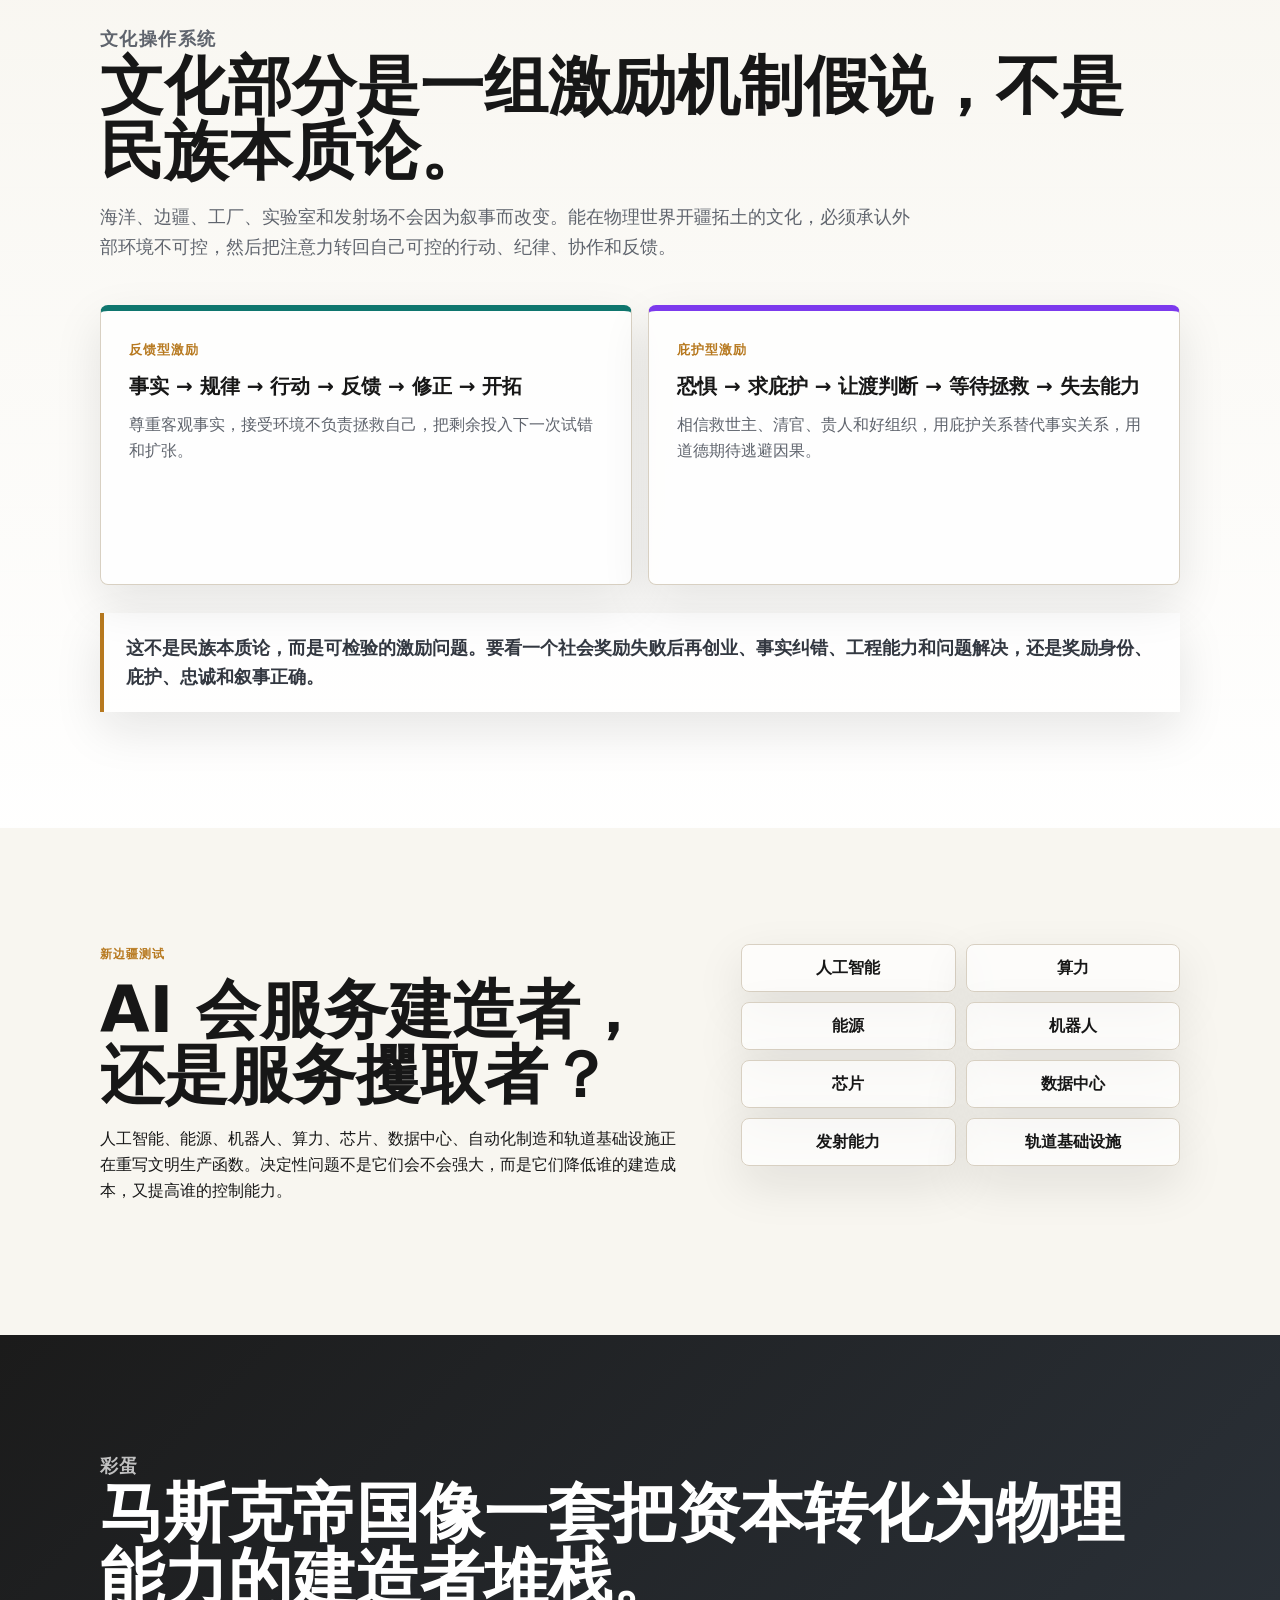
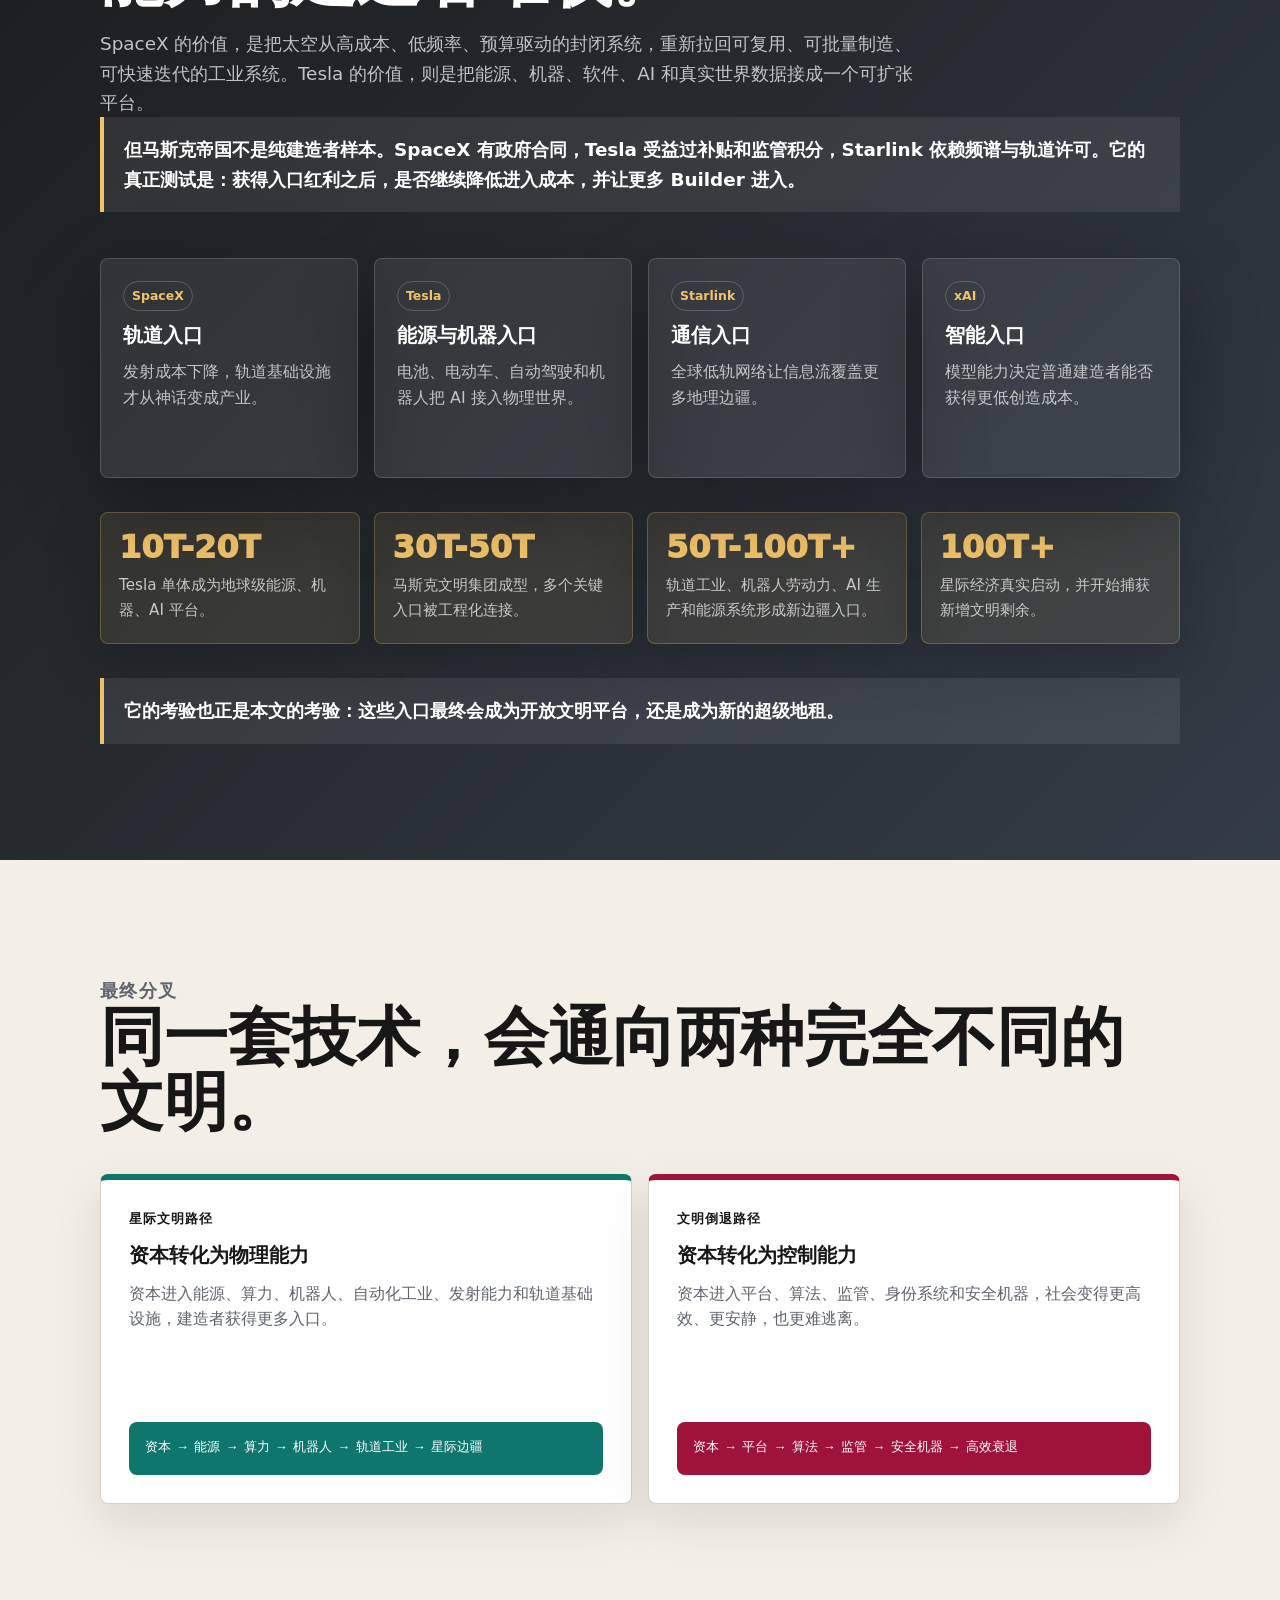
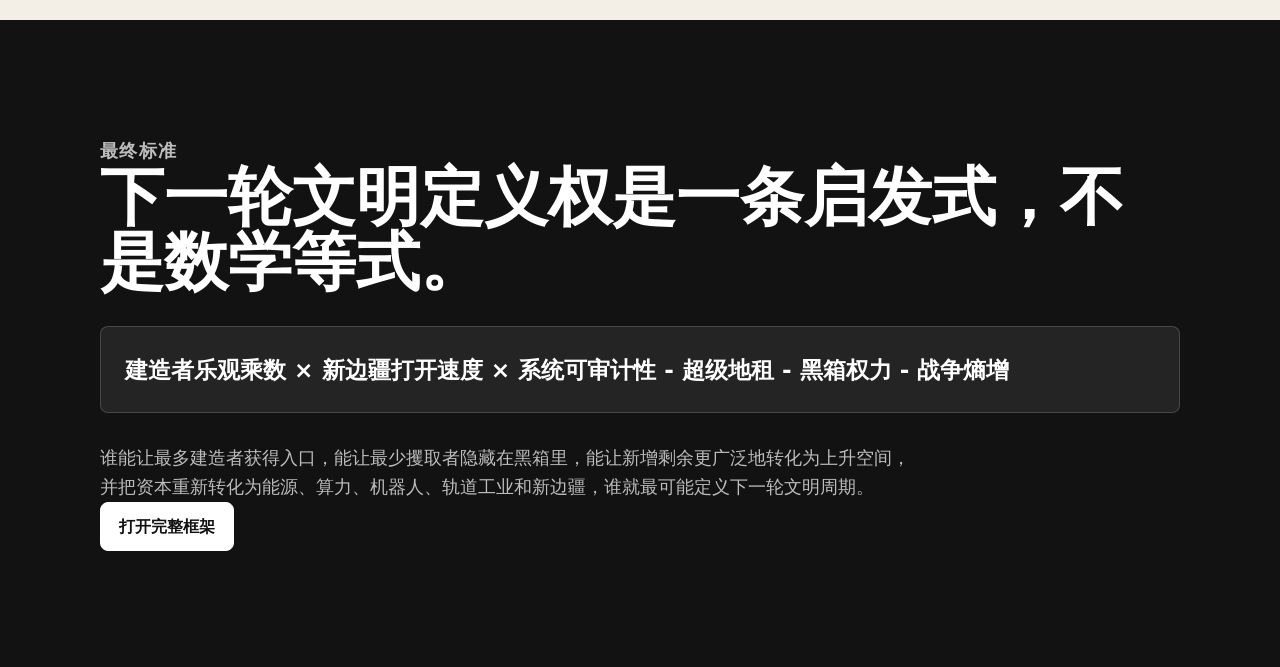
==== commit e5ddd8ab: "Add American civilization key section" ====
--- a/articles/builder-taker-civilizational-dynamics.html
+++ b/articles/builder-taker-civilizational-dynamics.html
@@ -17,6 +17,7 @@
           <a href="#guardrails">护栏</a>
           <a href="#chain">逻辑链</a>
           <a href="#capitalism">时间线</a>
+          <a href="#american-key">美国钥匙</a>
           <a href="#blackbox">反黑箱</a>
           <a href="#vision">愿景</a>
           <a href="#culture">文化</a>
@@ -262,6 +263,41 @@
           <h2>美国的矛盾，是最强建造者入口和最强攫取者系统同时存在。</h2>
           <p>
             美国仍然拥有风险资本、大学、移民、创业、公开争论、技术公司、军工和太空项目。冷战后美国到底是在衰落，还是在数字、能源、AI 和太空边疆继续扩张，不能靠叙事预设，必须用进入成本、分配、地租和审计性曲线来检验。
+          </p>
+        </div>
+      </section>
+
+      <section class="american-key" id="american-key">
+        <div class="section-inner">
+          <p class="section-kicker">美国文明密码</p>
+          <h2>美国不是古老文明本体，而是一套不断让外来者重新成为 Builder 的筛选机制。</h2>
+          <p>
+            美国把英国普通法、新教自治、启蒙宪政、私有产权、海洋商业、地方自治、移民筛选、风险资本和大陆级边疆重新打包，形成了一套可以持续重启的文明操作系统。
+          </p>
+          <div class="key-grid" aria-label="美国文明密码">
+            <article>
+              <span>文明 Fork</span>
+              <h3>旧世界模块，新大陆运行。</h3>
+              <p>希腊、罗马、英国、法国、德国和中国等文明遗产，被美国放进边疆压力与自治空间里重新组合。</p>
+            </article>
+            <article>
+              <span>移民筛选</span>
+              <h3>离开旧秩序的人获得入口。</h3>
+              <p>美国长期吸收愿意承担风险、重新开始、用工具和契约开边疆的人。</p>
+            </article>
+            <article>
+              <span>黑暗成本</span>
+              <h3>Builder 神话必须同时记住 Taker 代价。</h3>
+              <p>原住民驱逐、奴隶制、土地掠夺和资本压榨，说明美国不是纯净神话，而是高强度混合体。</p>
+            </article>
+            <article>
+              <span>机制冲突</span>
+              <h3>流动资本逻辑与本土生产逻辑长期拉扯。</h3>
+              <p>金融可以是协调型 gate，也可能漂移成抽象地租 wall；关键仍是它是否降低进入成本并服务物理建设。</p>
+            </article>
+          </div>
+          <p class="key-note">
+            美国之所以重要，不是因为它古老，而是因为它不断允许旧世界里没有入口的人重新成为 Builder。它能否开启未来，取决于它能否把金融、平台、身份、监管和算法重新工程化为可审计的 contract。
           </p>
         </div>
       </section>
--- a/styles.css
+++ b/styles.css
@@ -258,6 +258,7 @@
 .guardrail-band,
 .logic-band,
 .timeline-band,
+.american-key,
 .anti-blackbox,
 .loop-vision,
 .culture-band,
@@ -328,6 +329,78 @@
 
 .guardrail-grid p {
   color: var(--muted);
+}
+
+.american-key {
+  background:
+    linear-gradient(135deg, rgba(18, 18, 18, 0.94), rgba(54, 45, 29, 0.9)),
+    repeating-linear-gradient(90deg, rgba(242, 195, 107, 0.12) 0 1px, transparent 1px 70px),
+    repeating-linear-gradient(0deg, rgba(255, 255, 255, 0.055) 0 1px, transparent 1px 70px);
+  color: #fff;
+}
+
+.american-key .section-inner > p {
+  color: rgba(255, 255, 255, 0.76);
+}
+
+.key-grid {
+  display: grid;
+  grid-template-columns: repeat(4, minmax(0, 1fr));
+  gap: 16px;
+  margin: 46px 0 30px;
+}
+
+.key-grid article {
+  min-height: 260px;
+  display: flex;
+  flex-direction: column;
+  gap: 12px;
+  padding: 24px;
+  border: 1px solid rgba(242, 195, 107, 0.24);
+  border-radius: 8px;
+  background:
+    linear-gradient(135deg, rgba(255, 255, 255, 0.105), rgba(255, 255, 255, 0.045)),
+    rgba(255, 255, 255, 0.06);
+  box-shadow: var(--shadow-dark-lift);
+  transition: transform 180ms ease, border-color 180ms ease, background 180ms ease, box-shadow 180ms ease;
+}
+
+.key-grid article:hover {
+  border-color: rgba(242, 195, 107, 0.5);
+  background:
+    linear-gradient(135deg, rgba(255, 255, 255, 0.14), rgba(255, 255, 255, 0.06)),
+    rgba(255, 255, 255, 0.08);
+  box-shadow: 0 34px 92px rgba(0, 0, 0, 0.42);
+  transform: translateY(-4px);
+}
+
+.key-grid span {
+  width: fit-content;
+  padding: 4px 9px;
+  border: 1px solid rgba(242, 195, 107, 0.32);
+  border-radius: 999px;
+  color: #f2c36b;
+  font-size: 0.78rem;
+  font-weight: 900;
+}
+
+.key-grid h3,
+.key-grid p {
+  margin: 0;
+}
+
+.key-grid p {
+  color: rgba(255, 255, 255, 0.72);
+}
+
+.key-note {
+  max-width: none !important;
+  padding: 20px 22px;
+  border-left: 4px solid #f2c36b;
+  background: rgba(255, 255, 255, 0.08);
+  color: #fff !important;
+  box-shadow: var(--shadow-dark-lift);
+  font-weight: 760;
 }
 
 .logic-band {
@@ -1214,6 +1287,7 @@
   .guardrail-band,
   .logic-band,
   .timeline-band,
+  .american-key,
   .anti-blackbox,
   .loop-vision,
   .culture-band,
@@ -1245,6 +1319,7 @@
 
   .blackbox-flow,
   .guardrail-grid,
+  .key-grid,
   .loop-system,
   .culture-grid,
   .empire-stack,
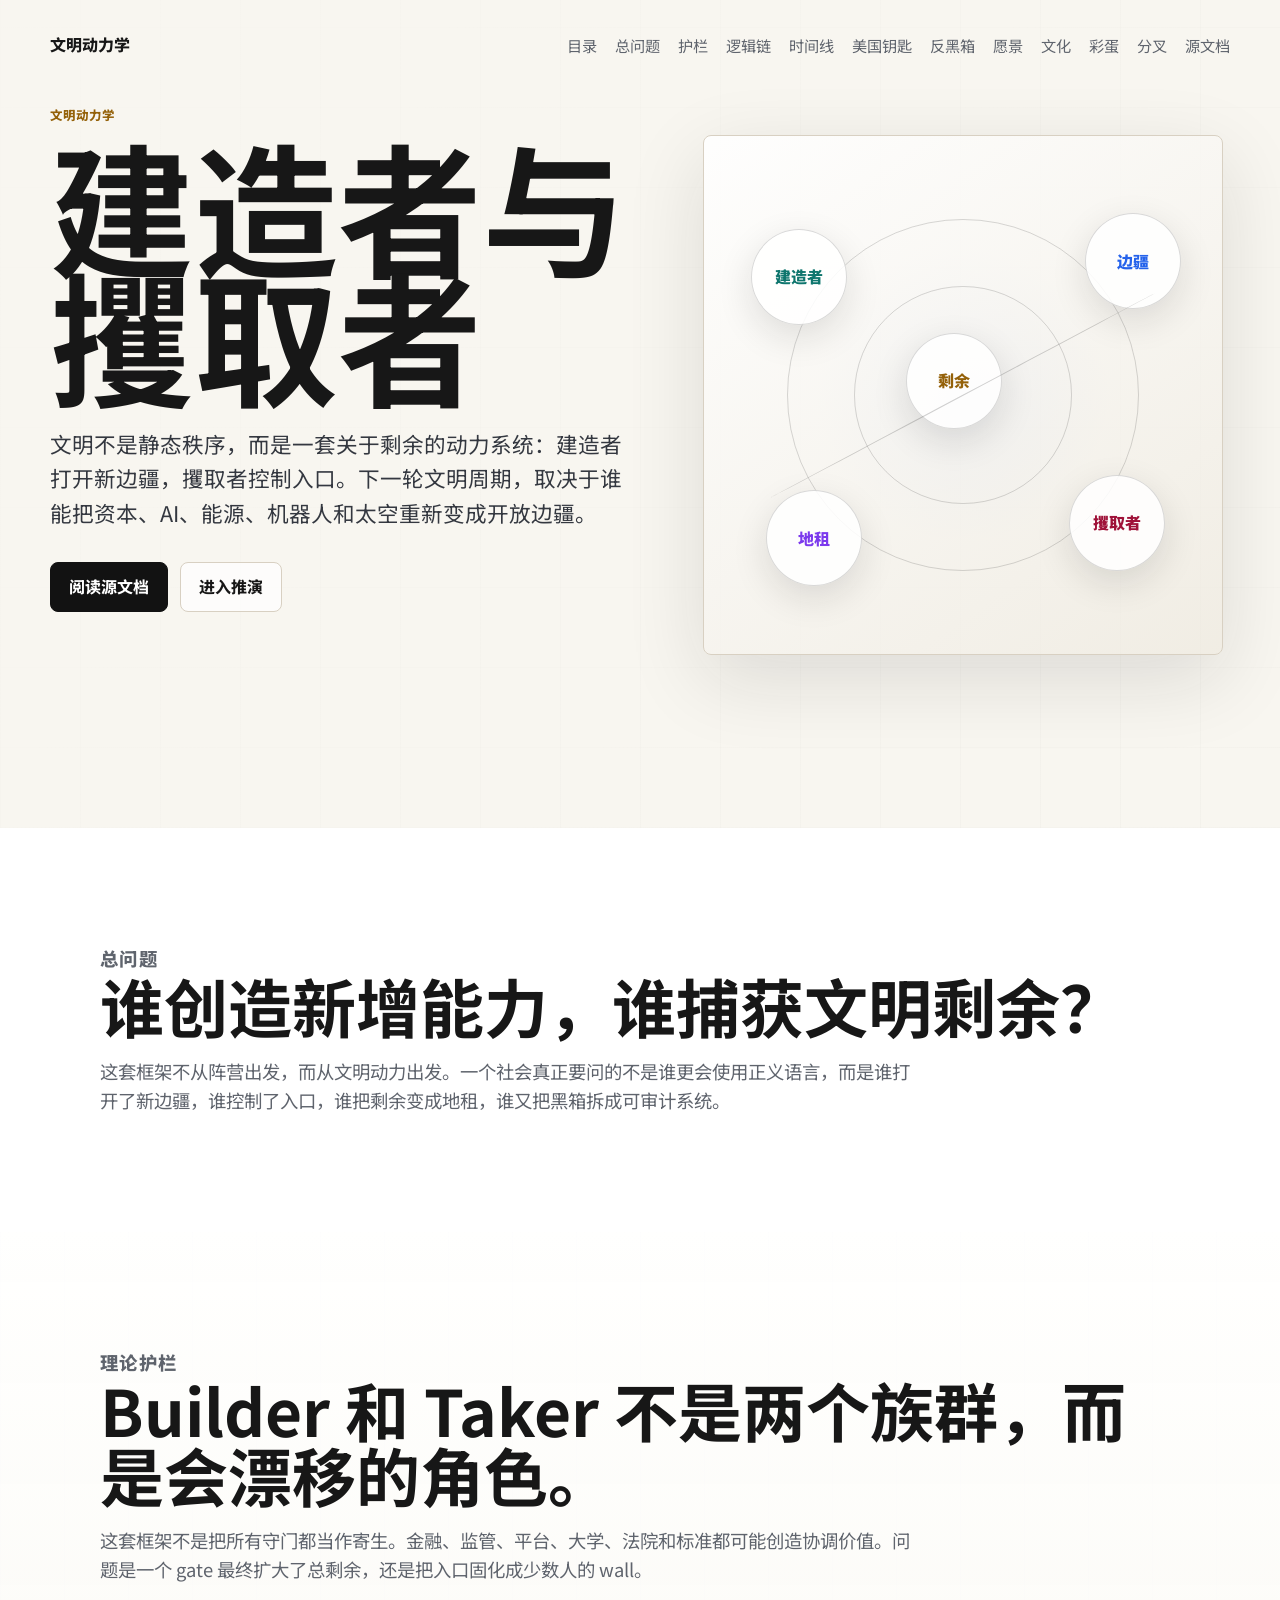
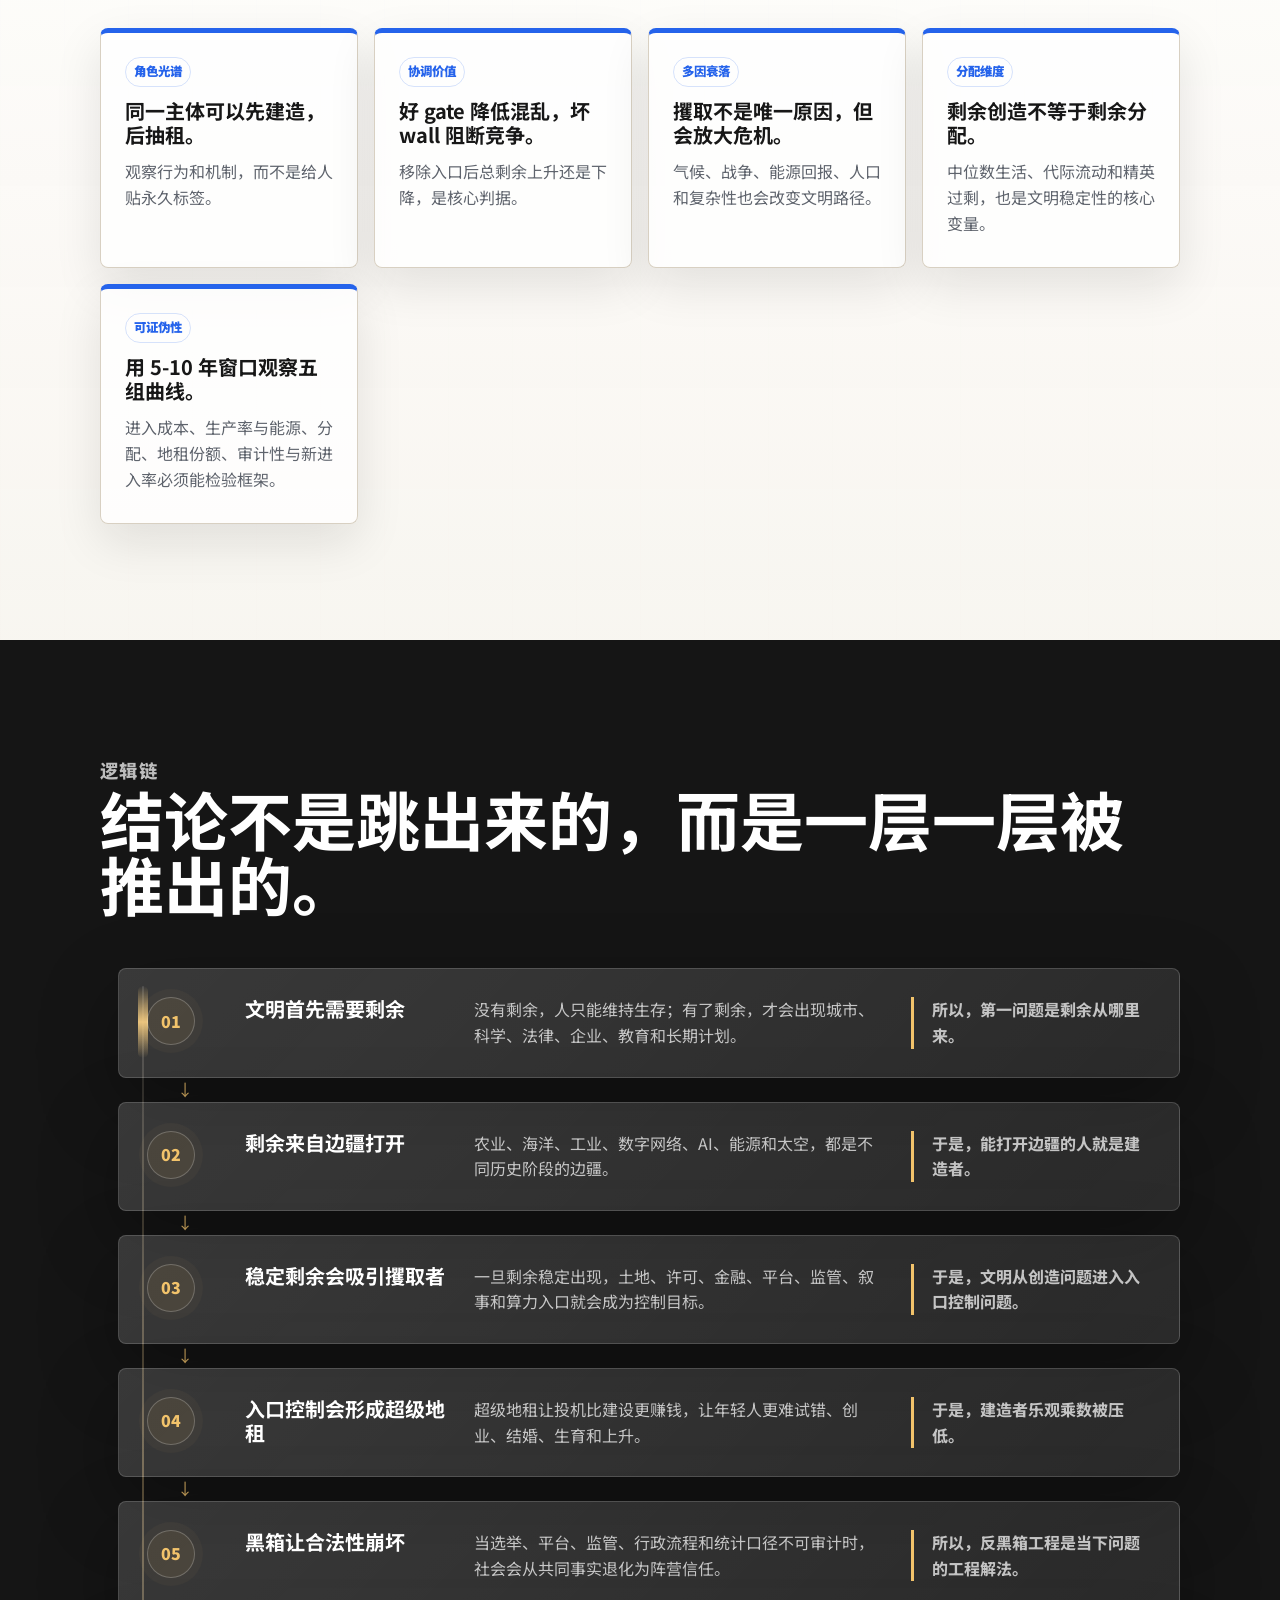
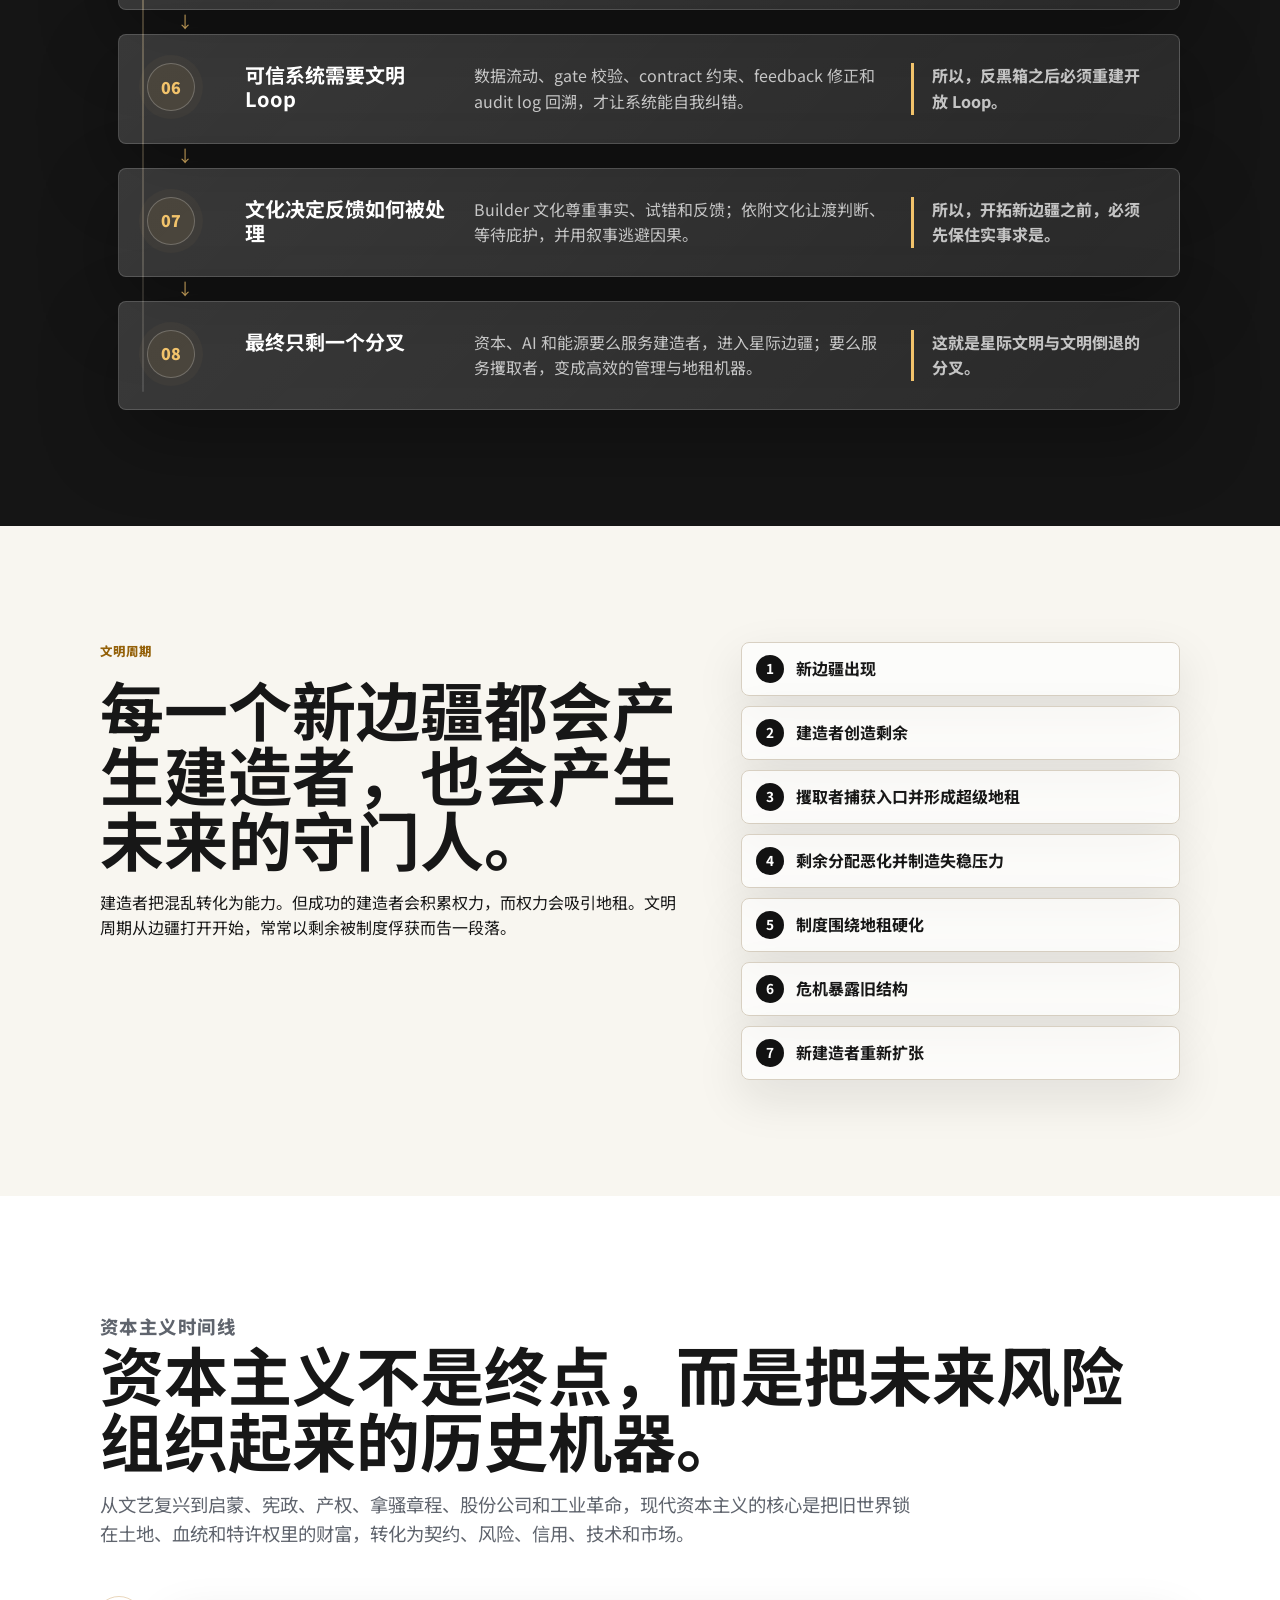
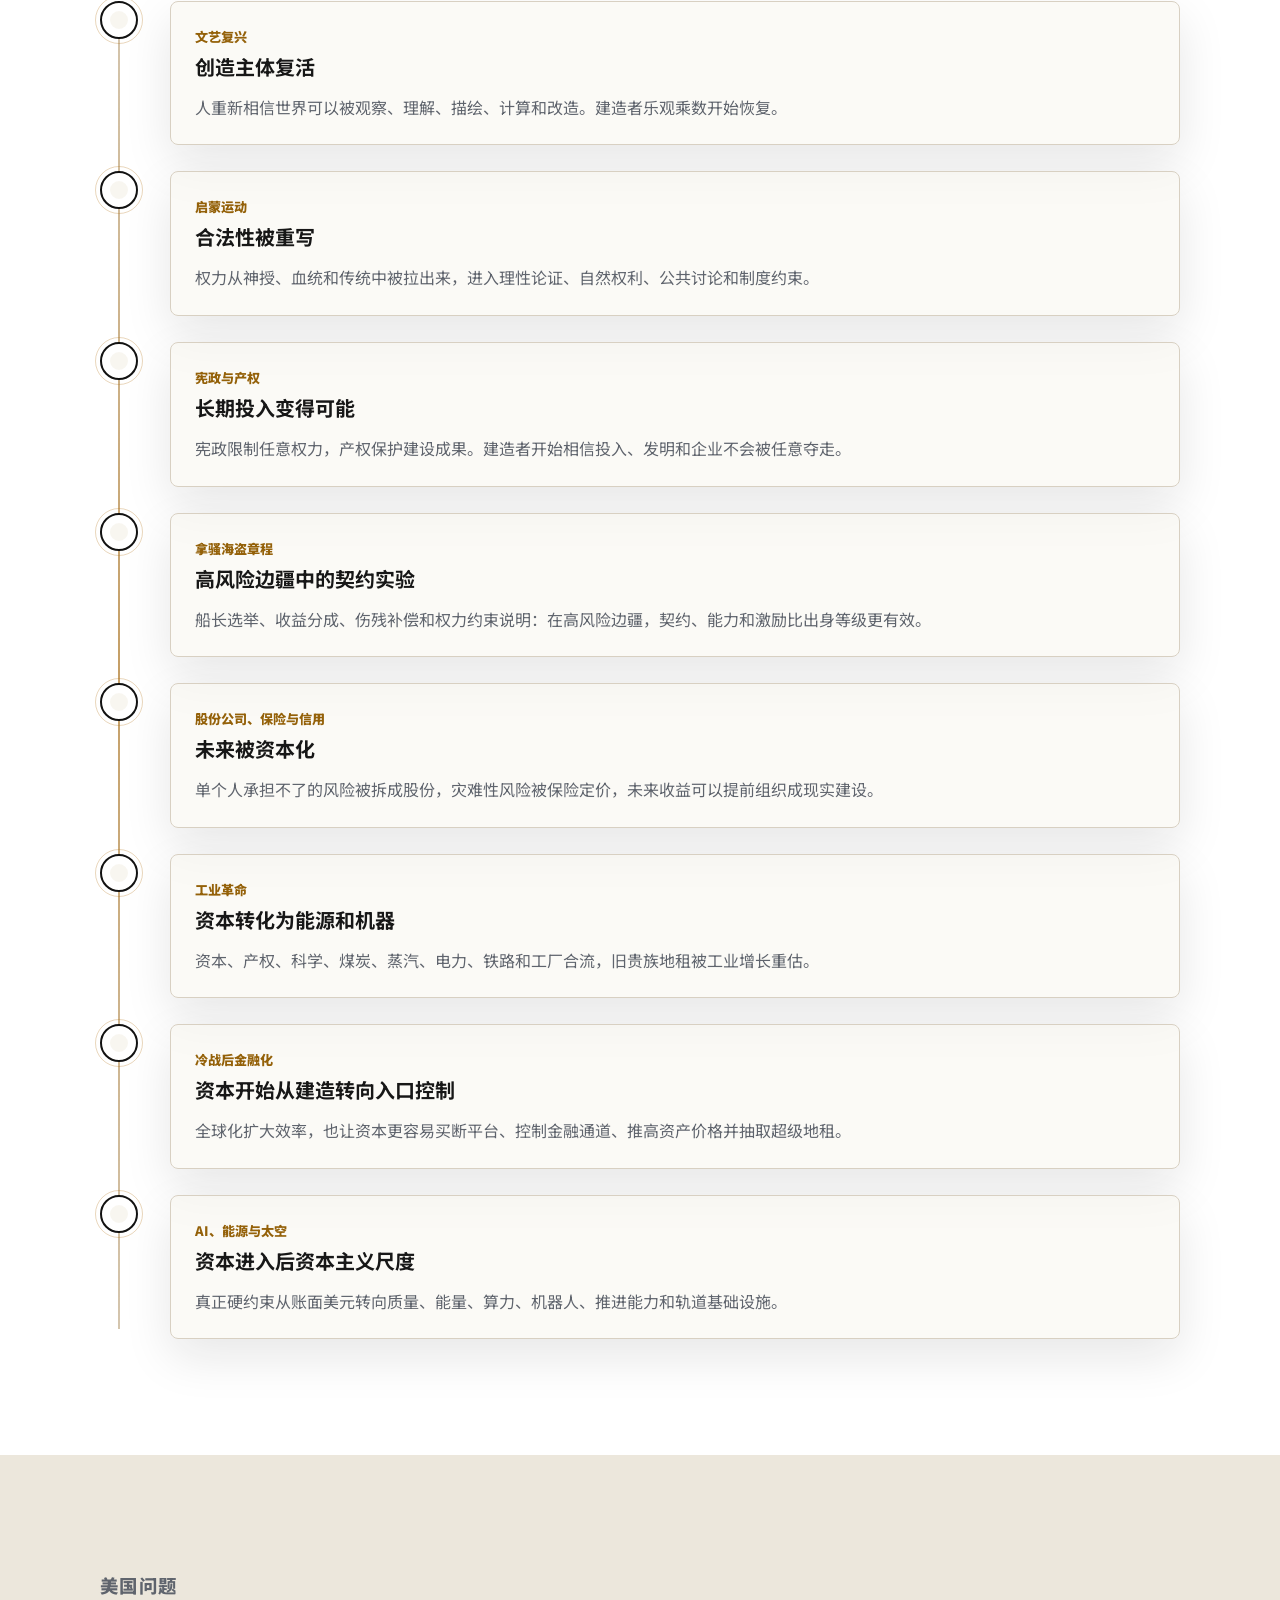
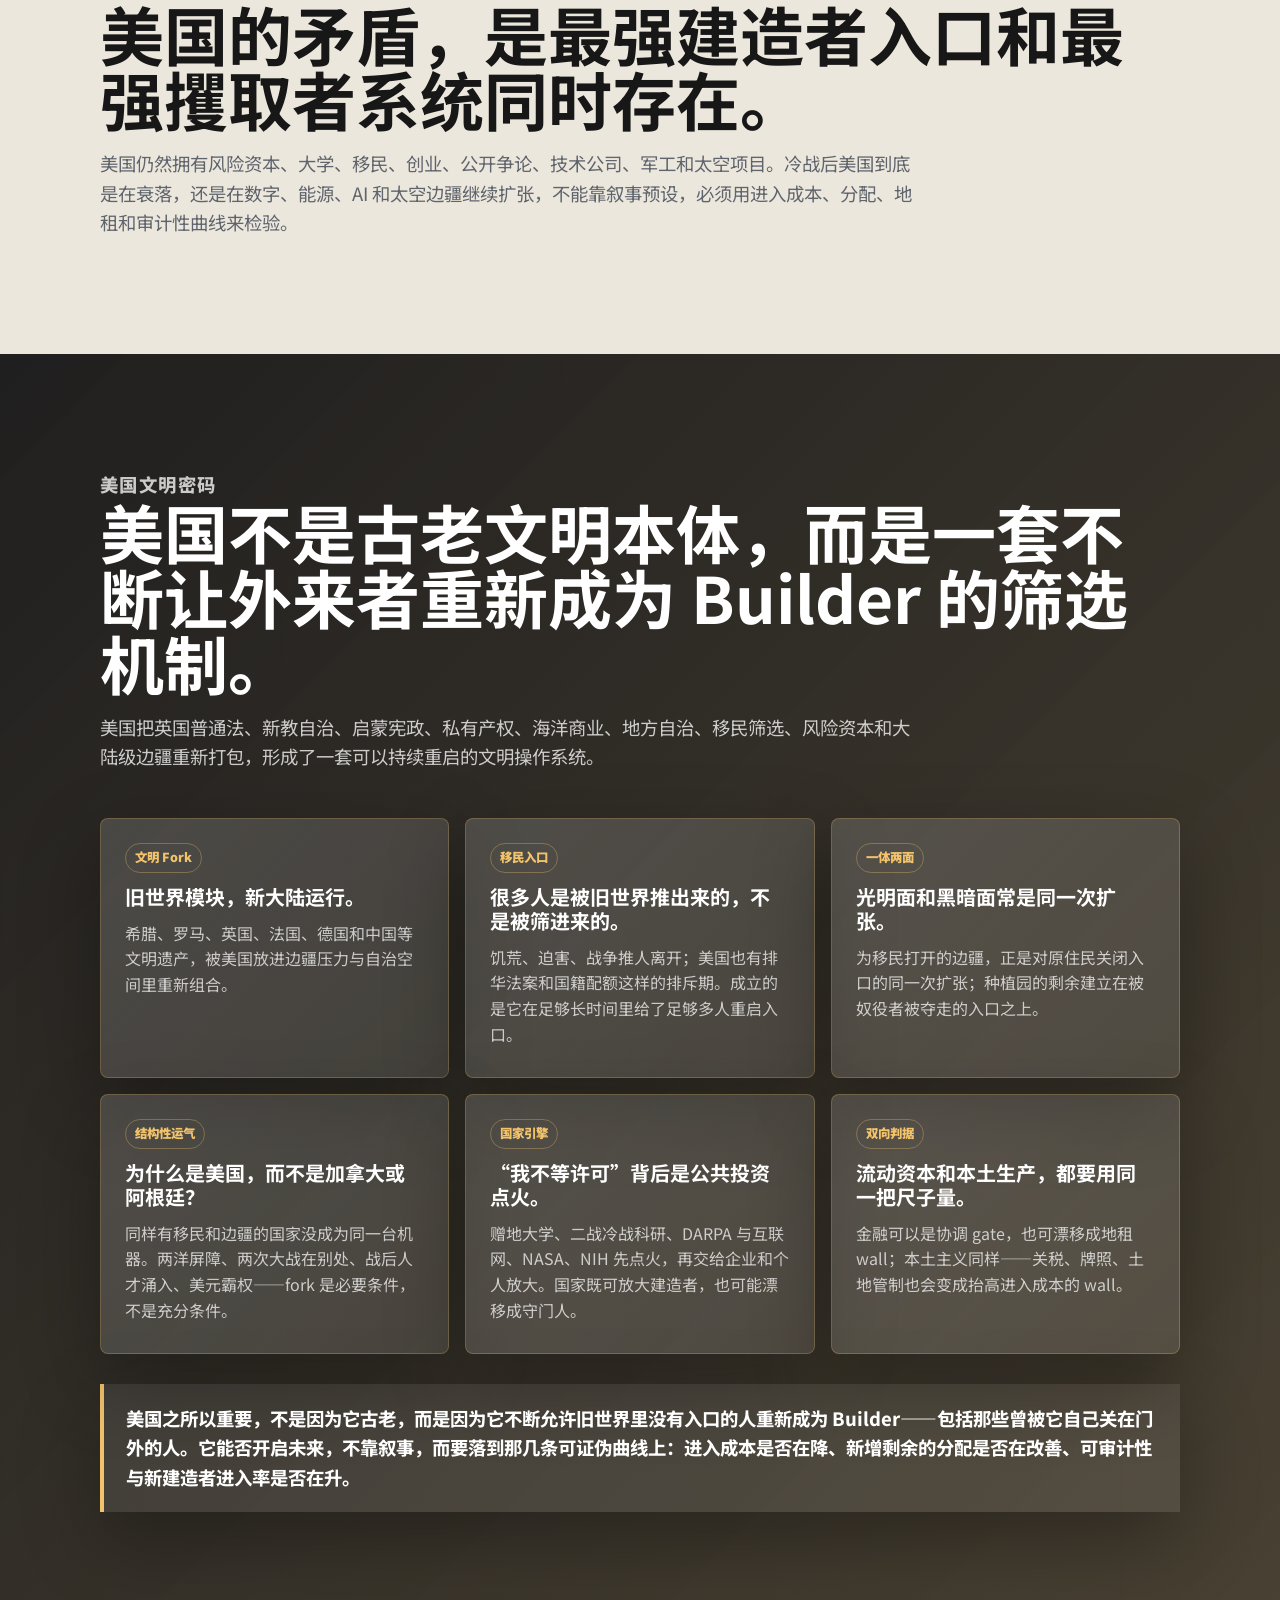
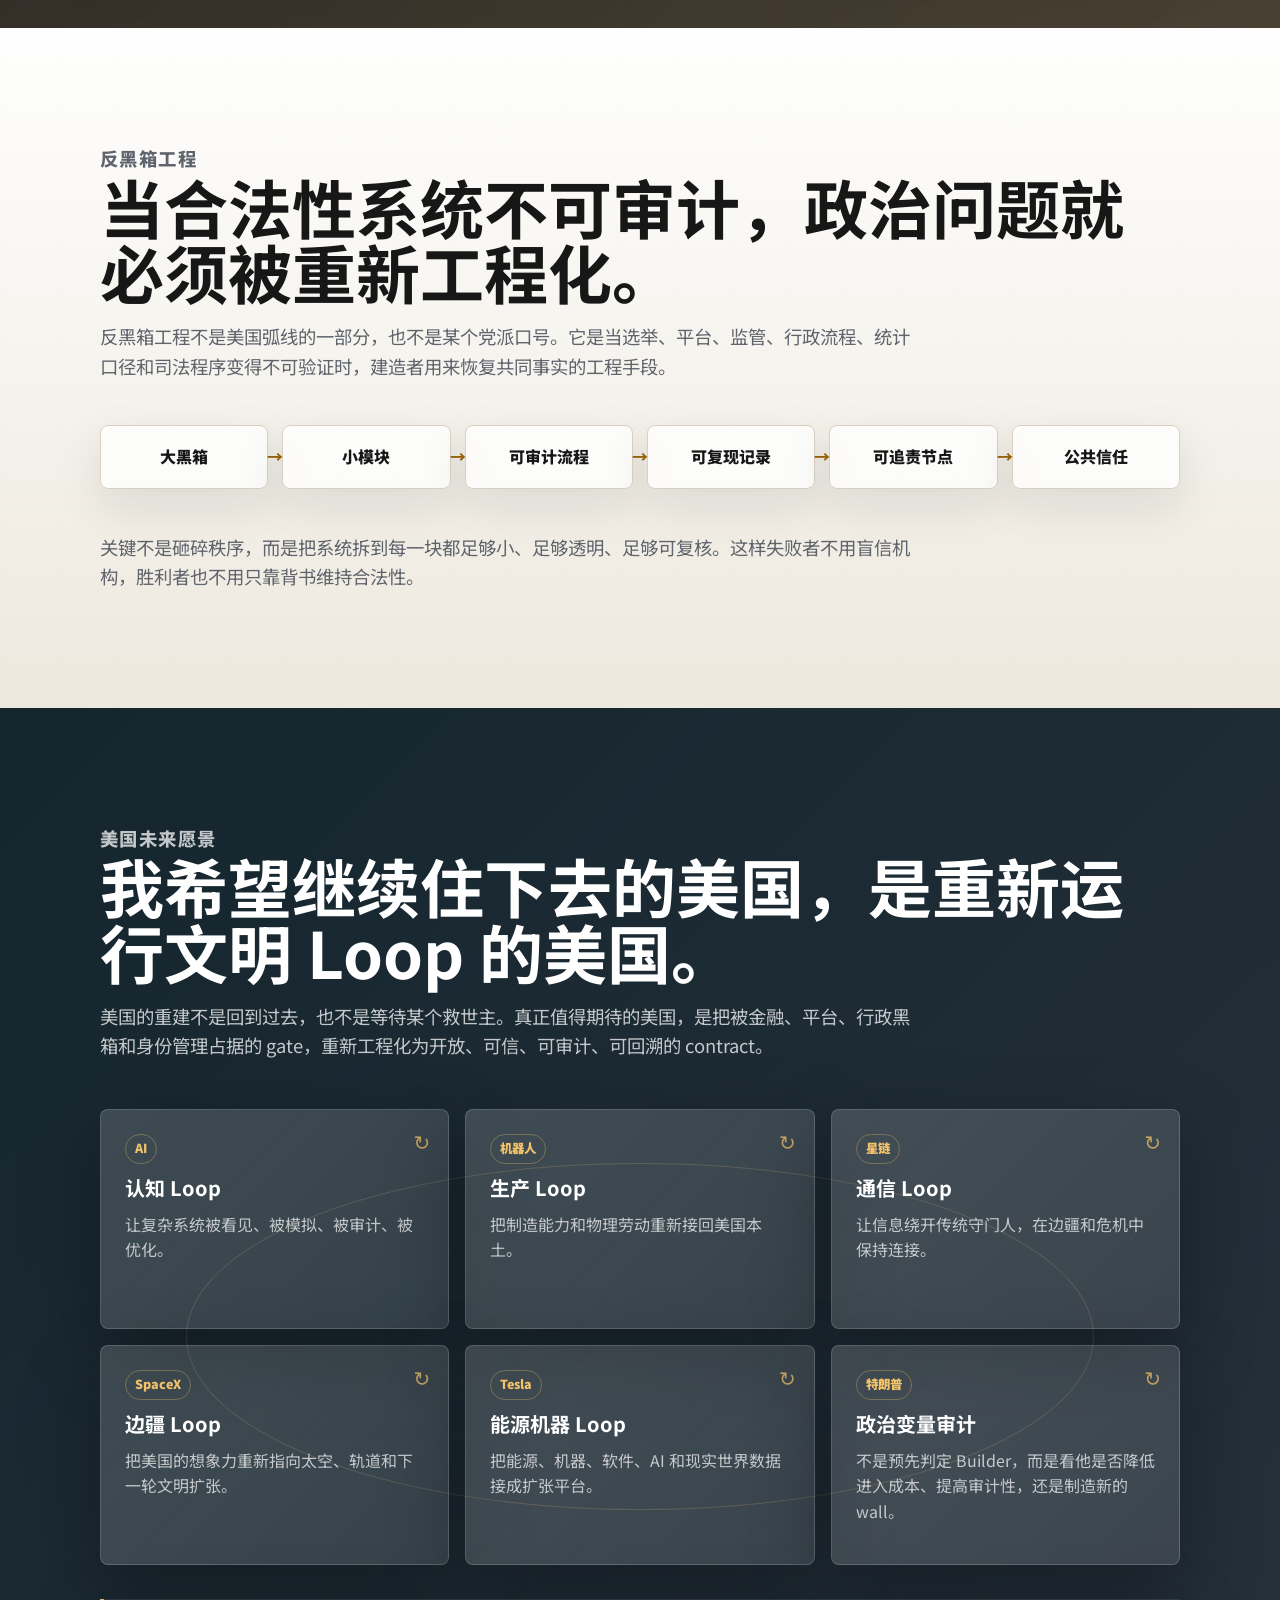
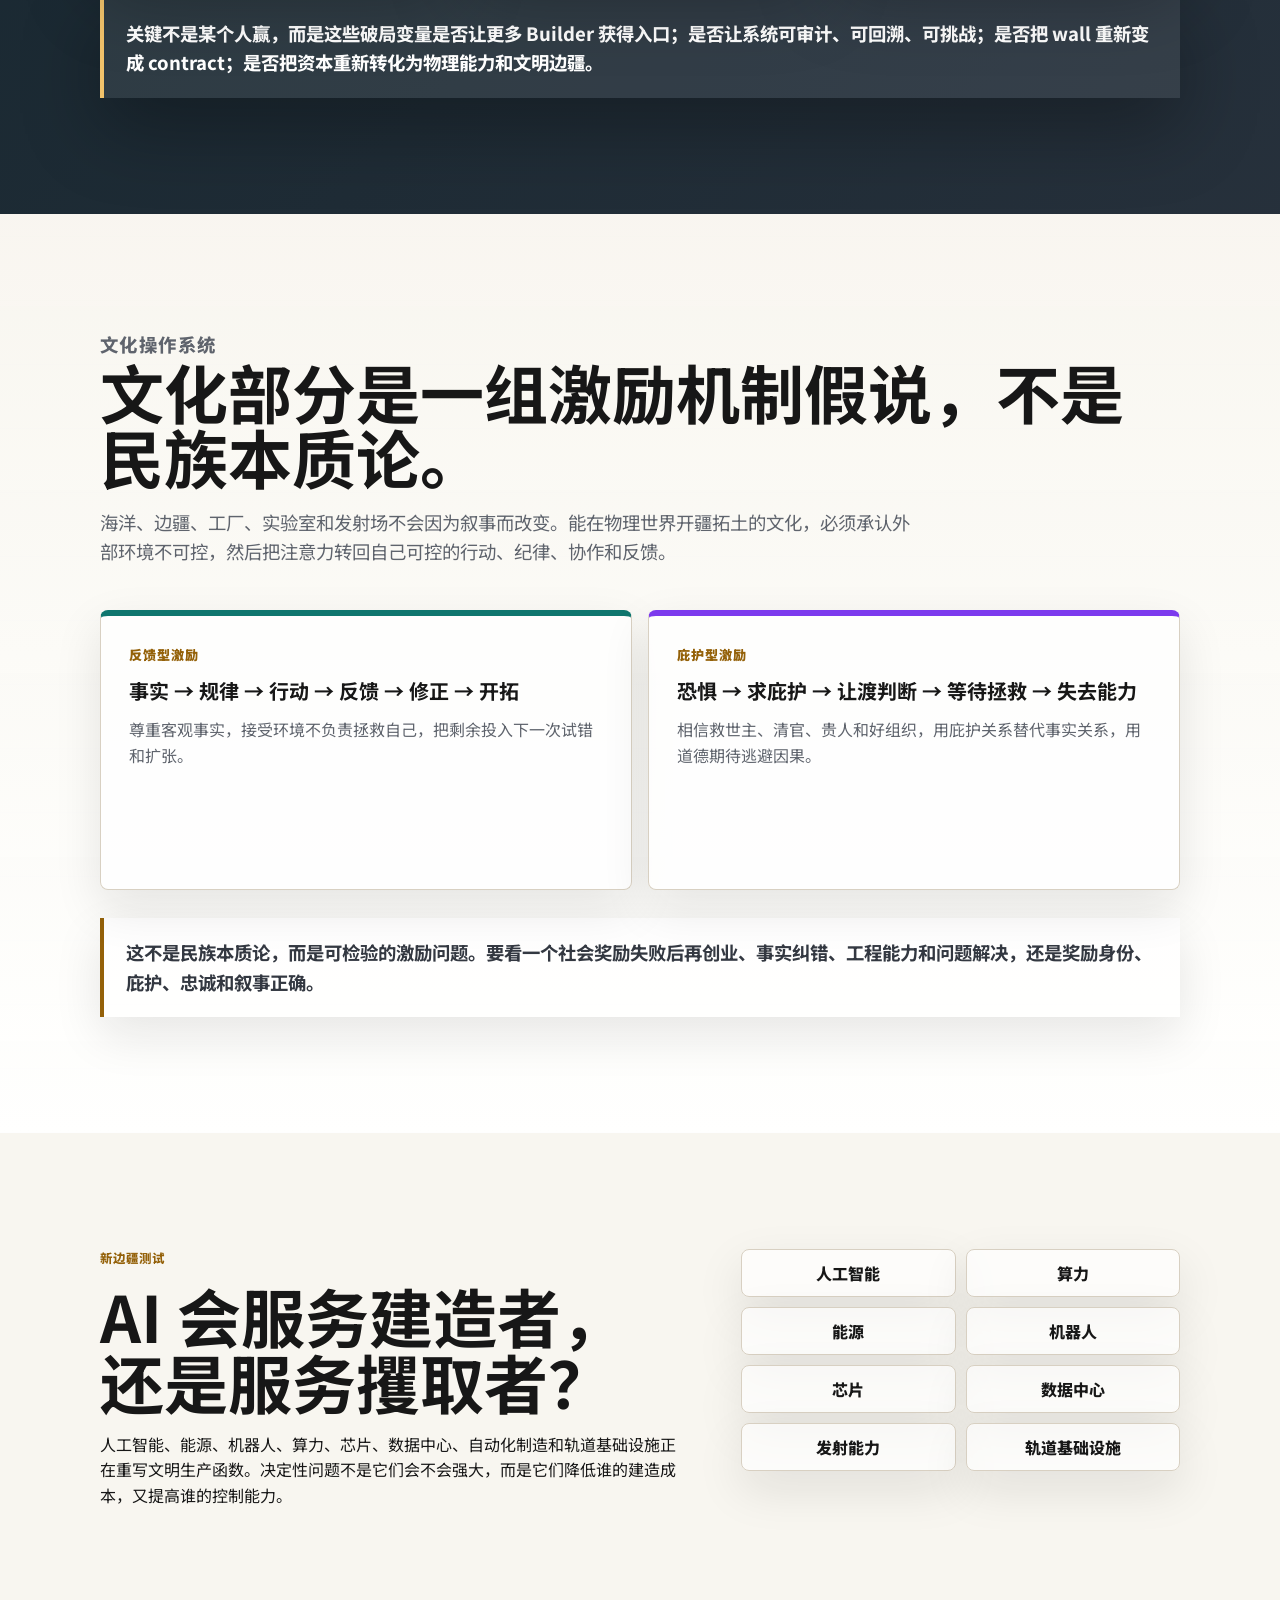
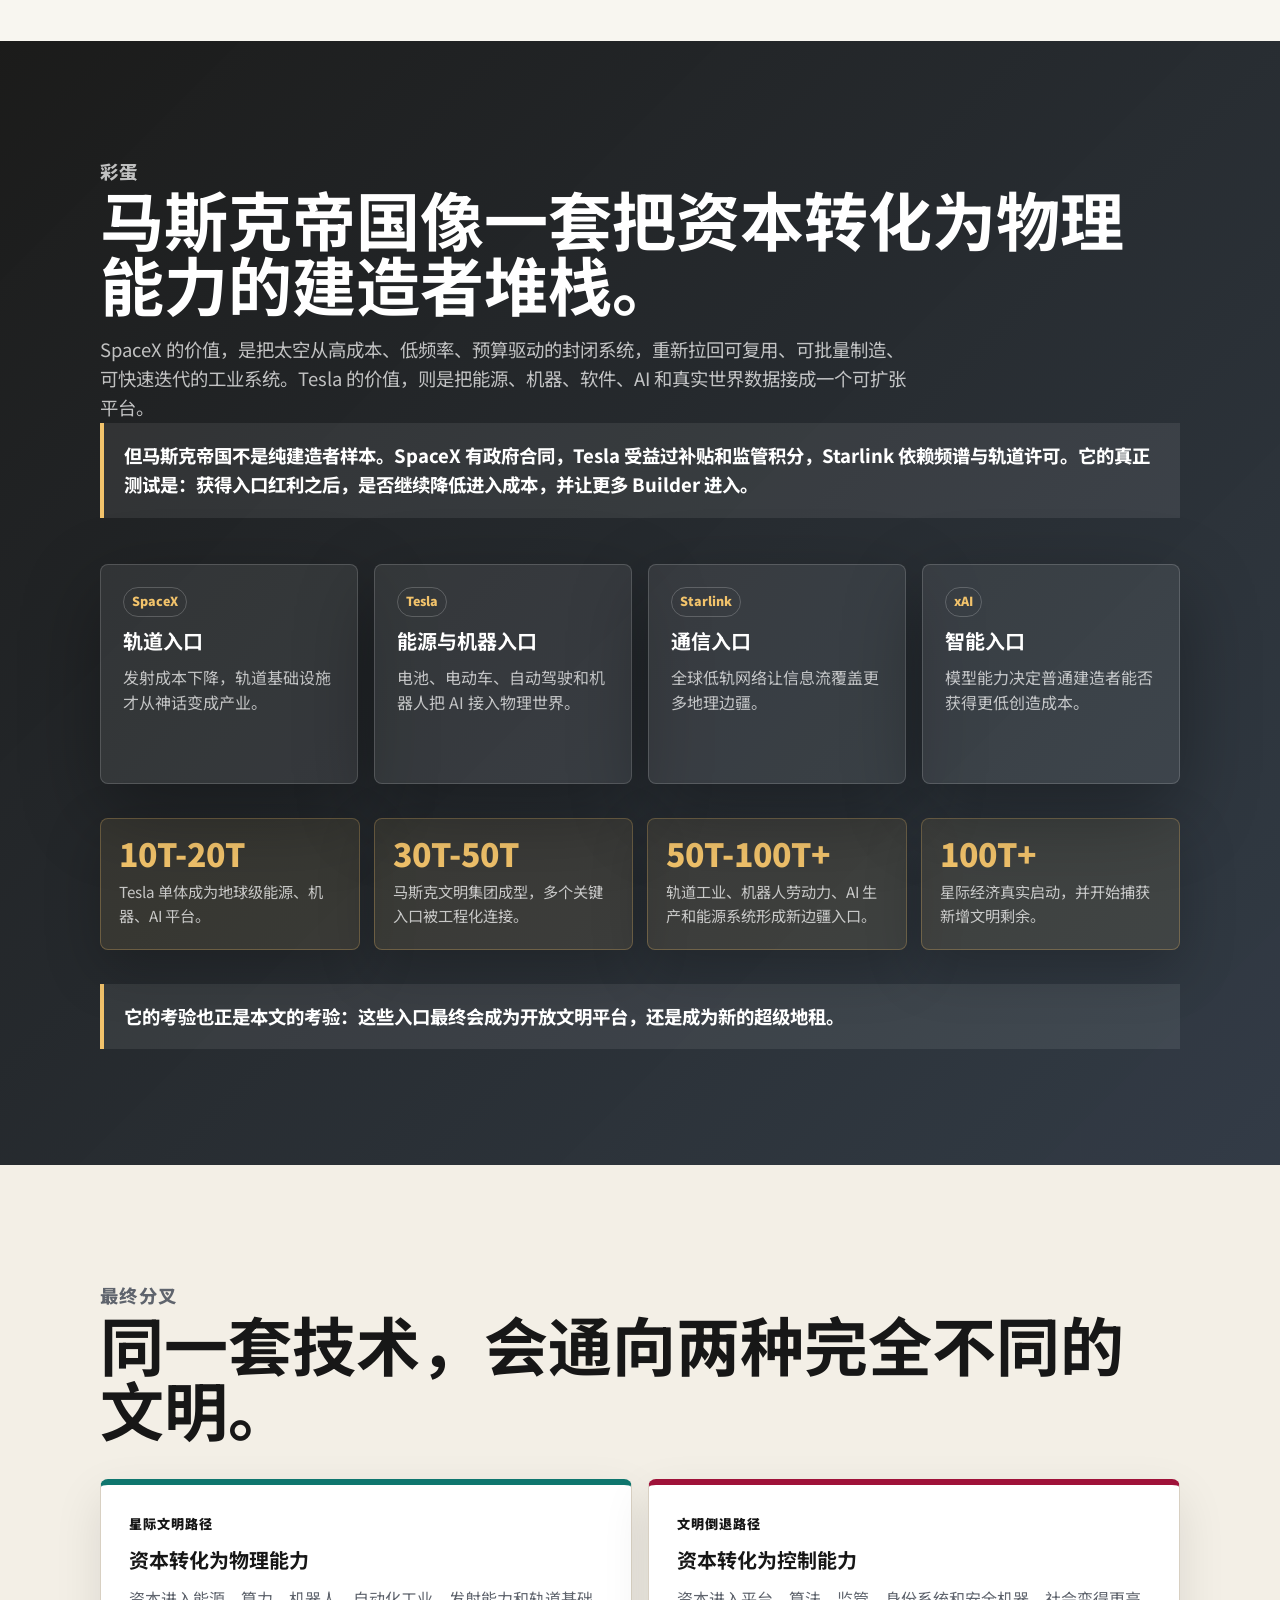
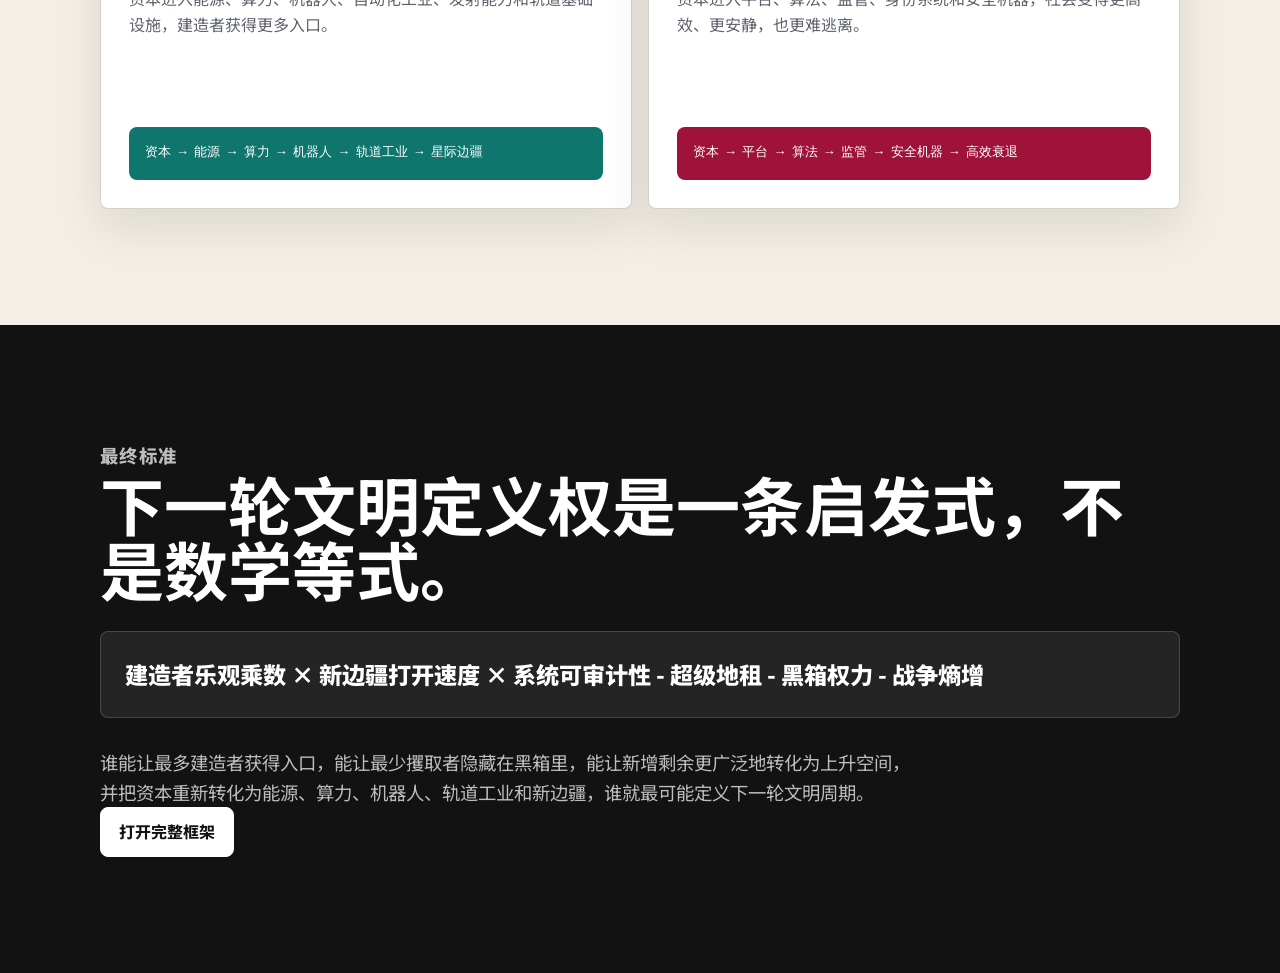
==== commit 075807f1: "Polish CSS and strengthen the American-key section CSS: add Noto Sans SC CJK webfont (Latin stays In" ====
--- a/articles/builder-taker-civilizational-dynamics.html
+++ b/articles/builder-taker-civilizational-dynamics.html
@@ -5,6 +5,9 @@
     <meta name="viewport" content="width=device-width, initial-scale=1">
     <title>建造者-攫取者文明动力学</title>
     <meta name="description" content="一套理解文明兴衰、资本主义时间线、反黑箱工程、人工智能与星际文明分叉的工作框架。">
+    <link rel="preconnect" href="https://fonts.googleapis.com">
+    <link rel="preconnect" href="https://fonts.gstatic.com" crossorigin>
+    <link href="https://fonts.googleapis.com/css2?family=Noto+Sans+SC:wght@400;500;700;900&display=swap" rel="stylesheet">
     <link rel="stylesheet" href="../styles.css">
   </head>
   <body>
@@ -281,23 +284,33 @@
               <p>希腊、罗马、英国、法国、德国和中国等文明遗产，被美国放进边疆压力与自治空间里重新组合。</p>
             </article>
             <article>
-              <span>移民筛选</span>
-              <h3>离开旧秩序的人获得入口。</h3>
-              <p>美国长期吸收愿意承担风险、重新开始、用工具和契约开边疆的人。</p>
-            </article>
-            <article>
-              <span>黑暗成本</span>
-              <h3>Builder 神话必须同时记住 Taker 代价。</h3>
-              <p>原住民驱逐、奴隶制、土地掠夺和资本压榨，说明美国不是纯净神话，而是高强度混合体。</p>
-            </article>
-            <article>
-              <span>机制冲突</span>
-              <h3>流动资本逻辑与本土生产逻辑长期拉扯。</h3>
-              <p>金融可以是协调型 gate，也可能漂移成抽象地租 wall；关键仍是它是否降低进入成本并服务物理建设。</p>
+              <span>移民入口</span>
+              <h3>很多人是被旧世界推出来的，不是被筛进来的。</h3>
+              <p>饥荒、迫害、战争推人离开；美国也有排华法案和国籍配额这样的排斥期。成立的是它在足够长时间里给了足够多人重启入口。</p>
+            </article>
+            <article>
+              <span>一体两面</span>
+              <h3>光明面和黑暗面常是同一次扩张。</h3>
+              <p>为移民打开的边疆，正是对原住民关闭入口的同一次扩张；种植园的剩余建立在被奴役者被夺走的入口之上。</p>
+            </article>
+            <article>
+              <span>结构性运气</span>
+              <h3>为什么是美国，而不是加拿大或阿根廷？</h3>
+              <p>同样有移民和边疆的国家没成为同一台机器。两洋屏障、两次大战在别处、战后人才涌入、美元霸权——fork 是必要条件，不是充分条件。</p>
+            </article>
+            <article>
+              <span>国家引擎</span>
+              <h3>“我不等许可”背后是公共投资点火。</h3>
+              <p>赠地大学、二战冷战科研、DARPA 与互联网、NASA、NIH 先点火，再交给企业和个人放大。国家既可放大建造者，也可能漂移成守门人。</p>
+            </article>
+            <article>
+              <span>双向判据</span>
+              <h3>流动资本和本土生产，都要用同一把尺子量。</h3>
+              <p>金融可以是协调 gate，也可漂移成地租 wall；本土主义同样——关税、牌照、土地管制也会变成抬高进入成本的 wall。</p>
             </article>
           </div>
           <p class="key-note">
-            美国之所以重要，不是因为它古老，而是因为它不断允许旧世界里没有入口的人重新成为 Builder。它能否开启未来，取决于它能否把金融、平台、身份、监管和算法重新工程化为可审计的 contract。
+            美国之所以重要，不是因为它古老，而是因为它不断允许旧世界里没有入口的人重新成为 Builder——包括那些曾被它自己关在门外的人。它能否开启未来，不靠叙事，而要落到那几条可证伪曲线上：进入成本是否在降、新增剩余的分配是否在改善、可审计性与新建造者进入率是否在升。
           </p>
         </div>
       </section>
--- a/styles.css
+++ b/styles.css
@@ -9,7 +9,7 @@
   --frontier: #2563eb;
   --taker: #9f1239;
   --rent: #7c3aed;
-  --gold: #b7791f;
+  --gold: #946109;
   --shadow-soft: 0 18px 48px rgba(23, 23, 23, 0.1);
   --shadow-lift: 0 28px 70px rgba(23, 23, 23, 0.18);
   --shadow-dark-lift: 0 28px 80px rgba(0, 0, 0, 0.32);
@@ -27,7 +27,7 @@
   margin: 0;
   background: var(--paper);
   color: var(--ink);
-  font-family: Inter, ui-sans-serif, system-ui, -apple-system, BlinkMacSystemFont, "Segoe UI", sans-serif;
+  font-family: Inter, "Noto Sans SC", ui-sans-serif, system-ui, -apple-system, BlinkMacSystemFont, "Segoe UI", sans-serif;
   line-height: 1.6;
 }
 
@@ -113,7 +113,8 @@
 h2,
 h3,
 p {
-  overflow-wrap: anywhere;
+  overflow-wrap: break-word;
+  word-break: normal;
 }
 
 h1 {
@@ -345,9 +346,15 @@
 
 .key-grid {
   display: grid;
-  grid-template-columns: repeat(4, minmax(0, 1fr));
+  grid-template-columns: repeat(3, minmax(0, 1fr));
   gap: 16px;
   margin: 46px 0 30px;
+}
+
+@media (max-width: 980px) {
+  .key-grid {
+    grid-template-columns: repeat(2, minmax(0, 1fr));
+  }
 }
 
 .key-grid article {
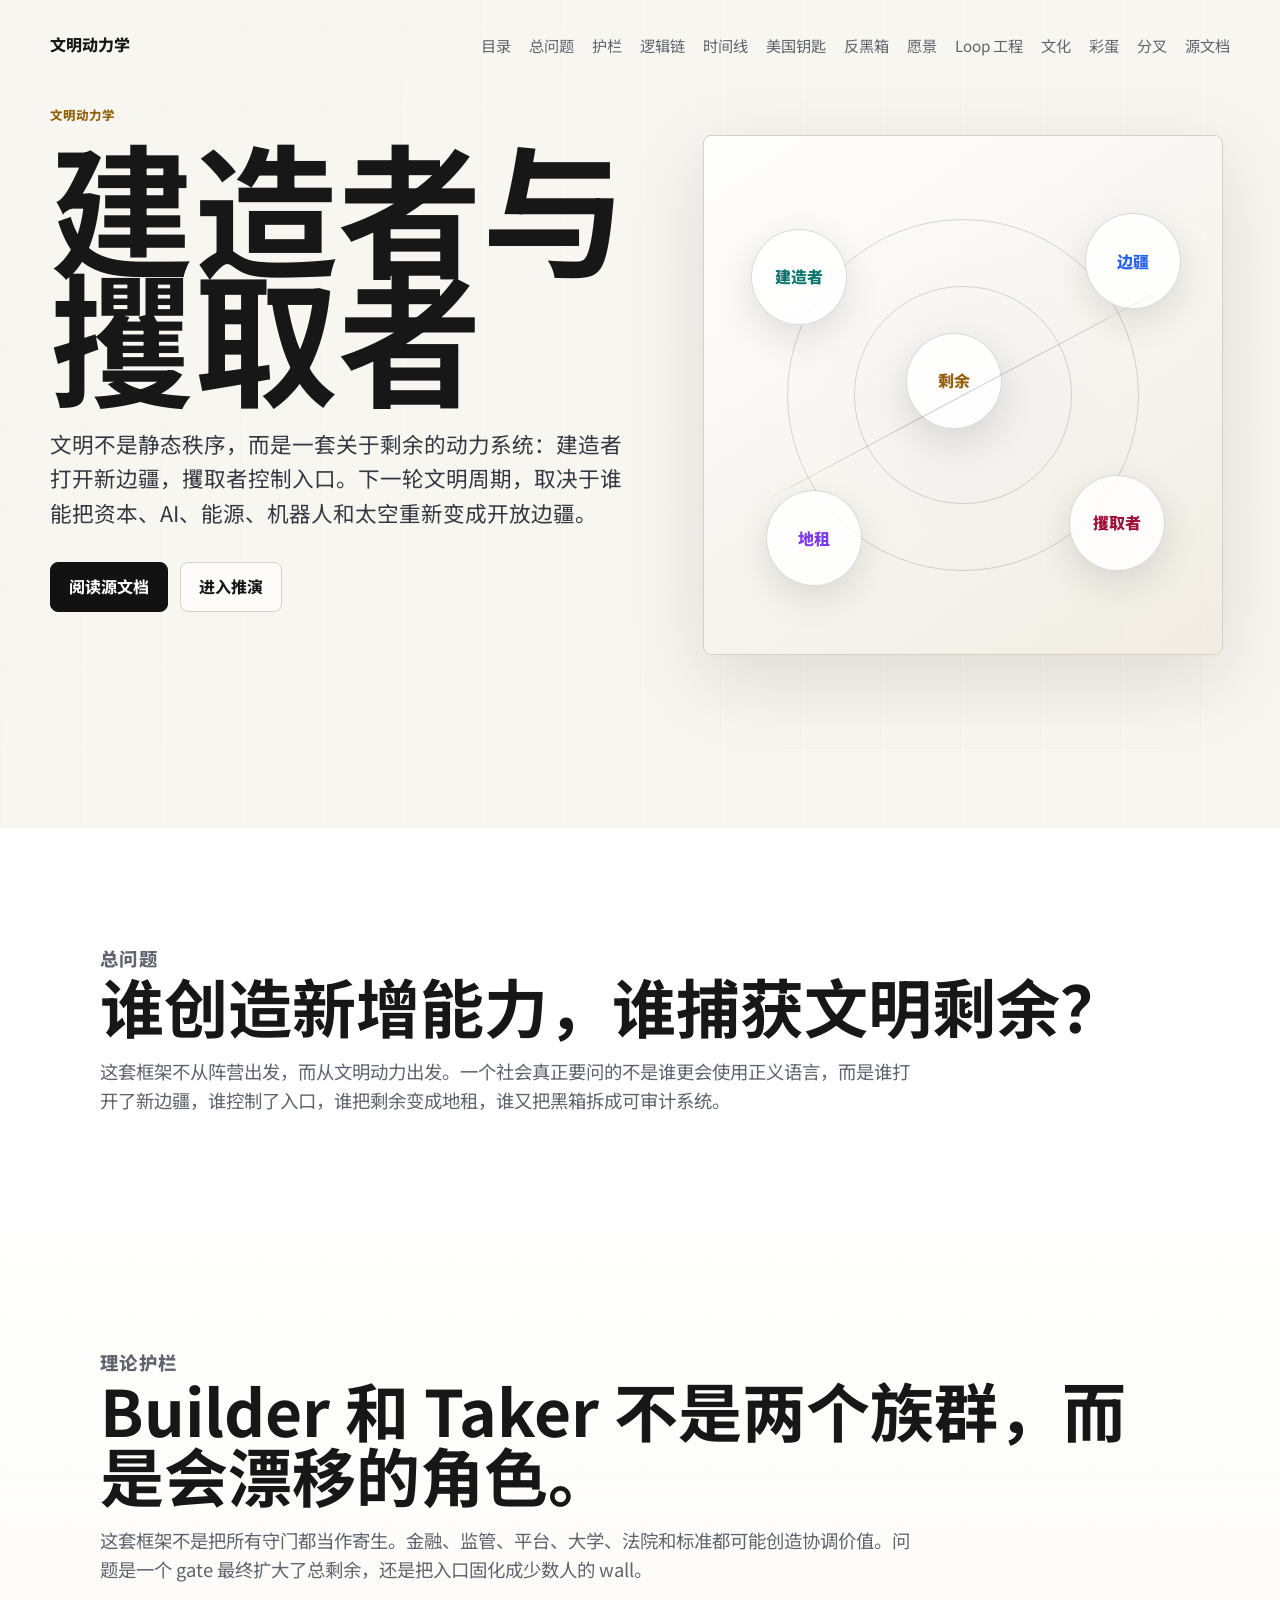
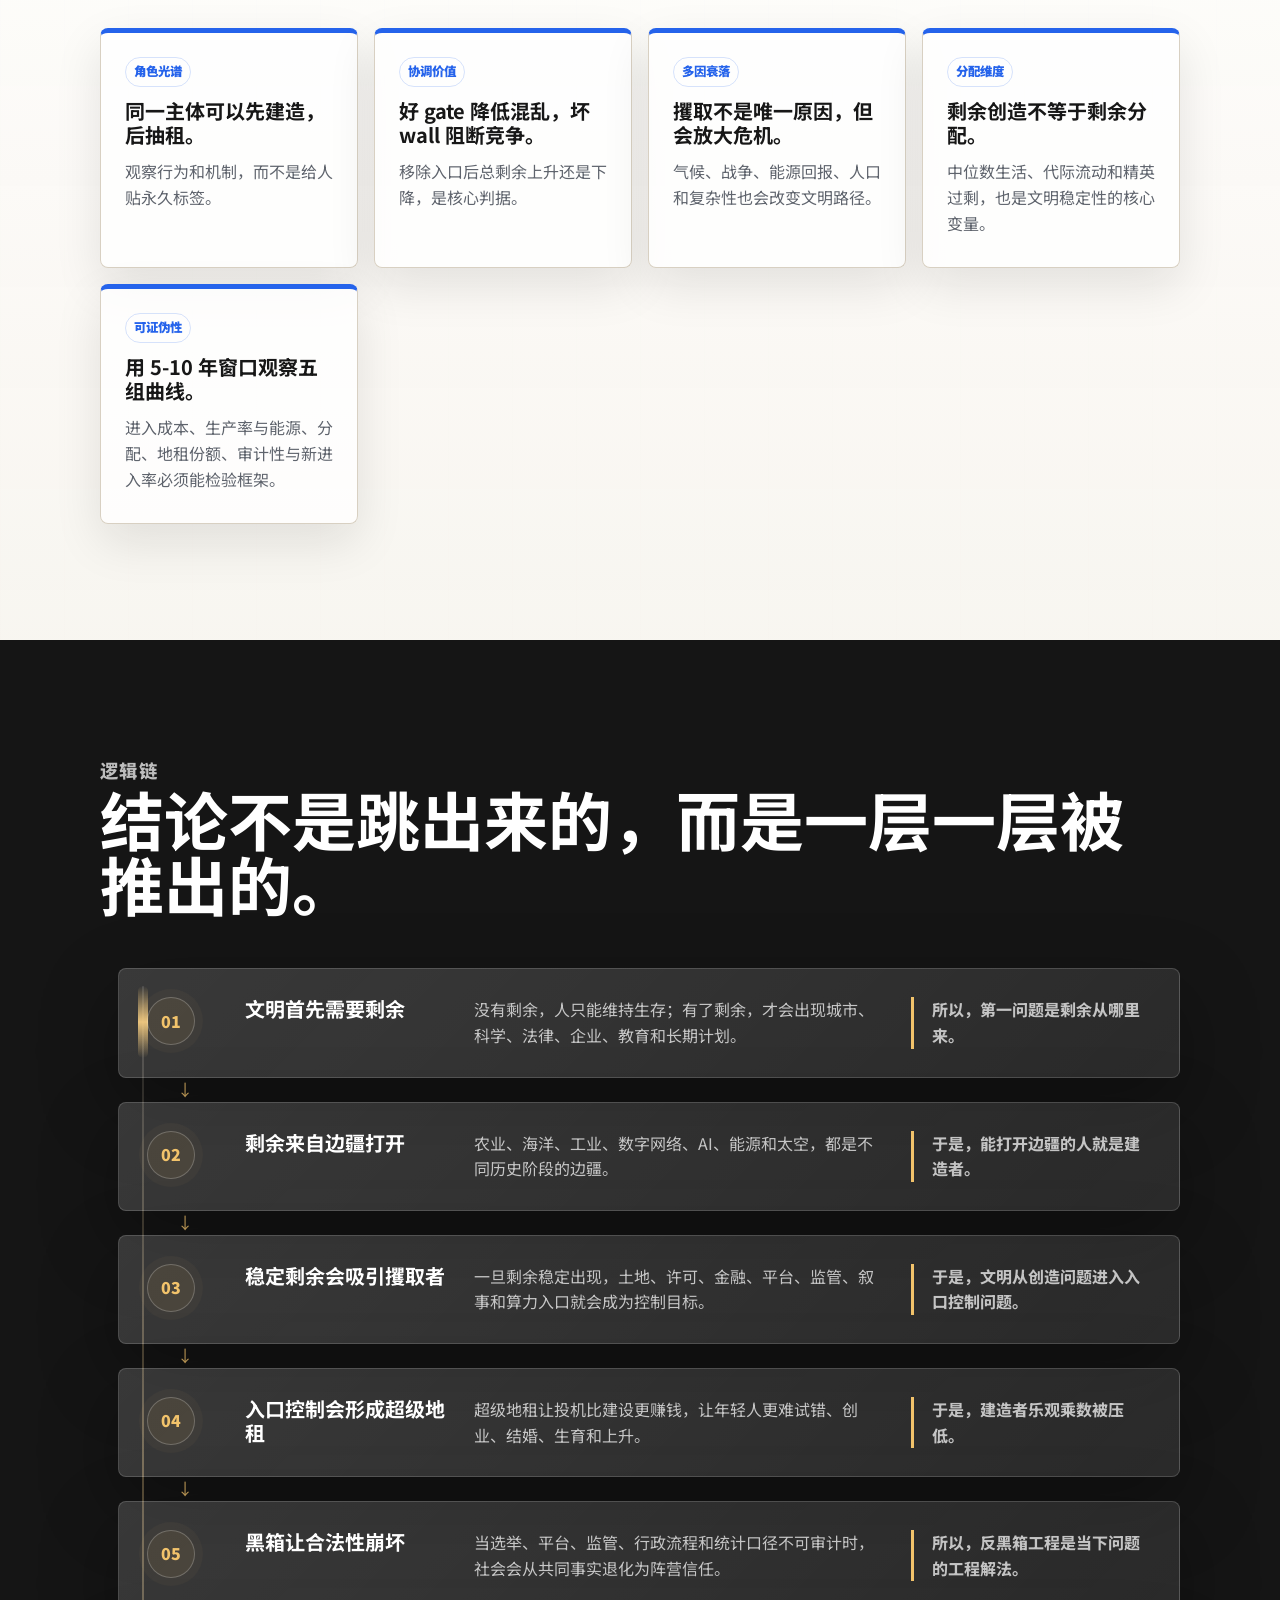
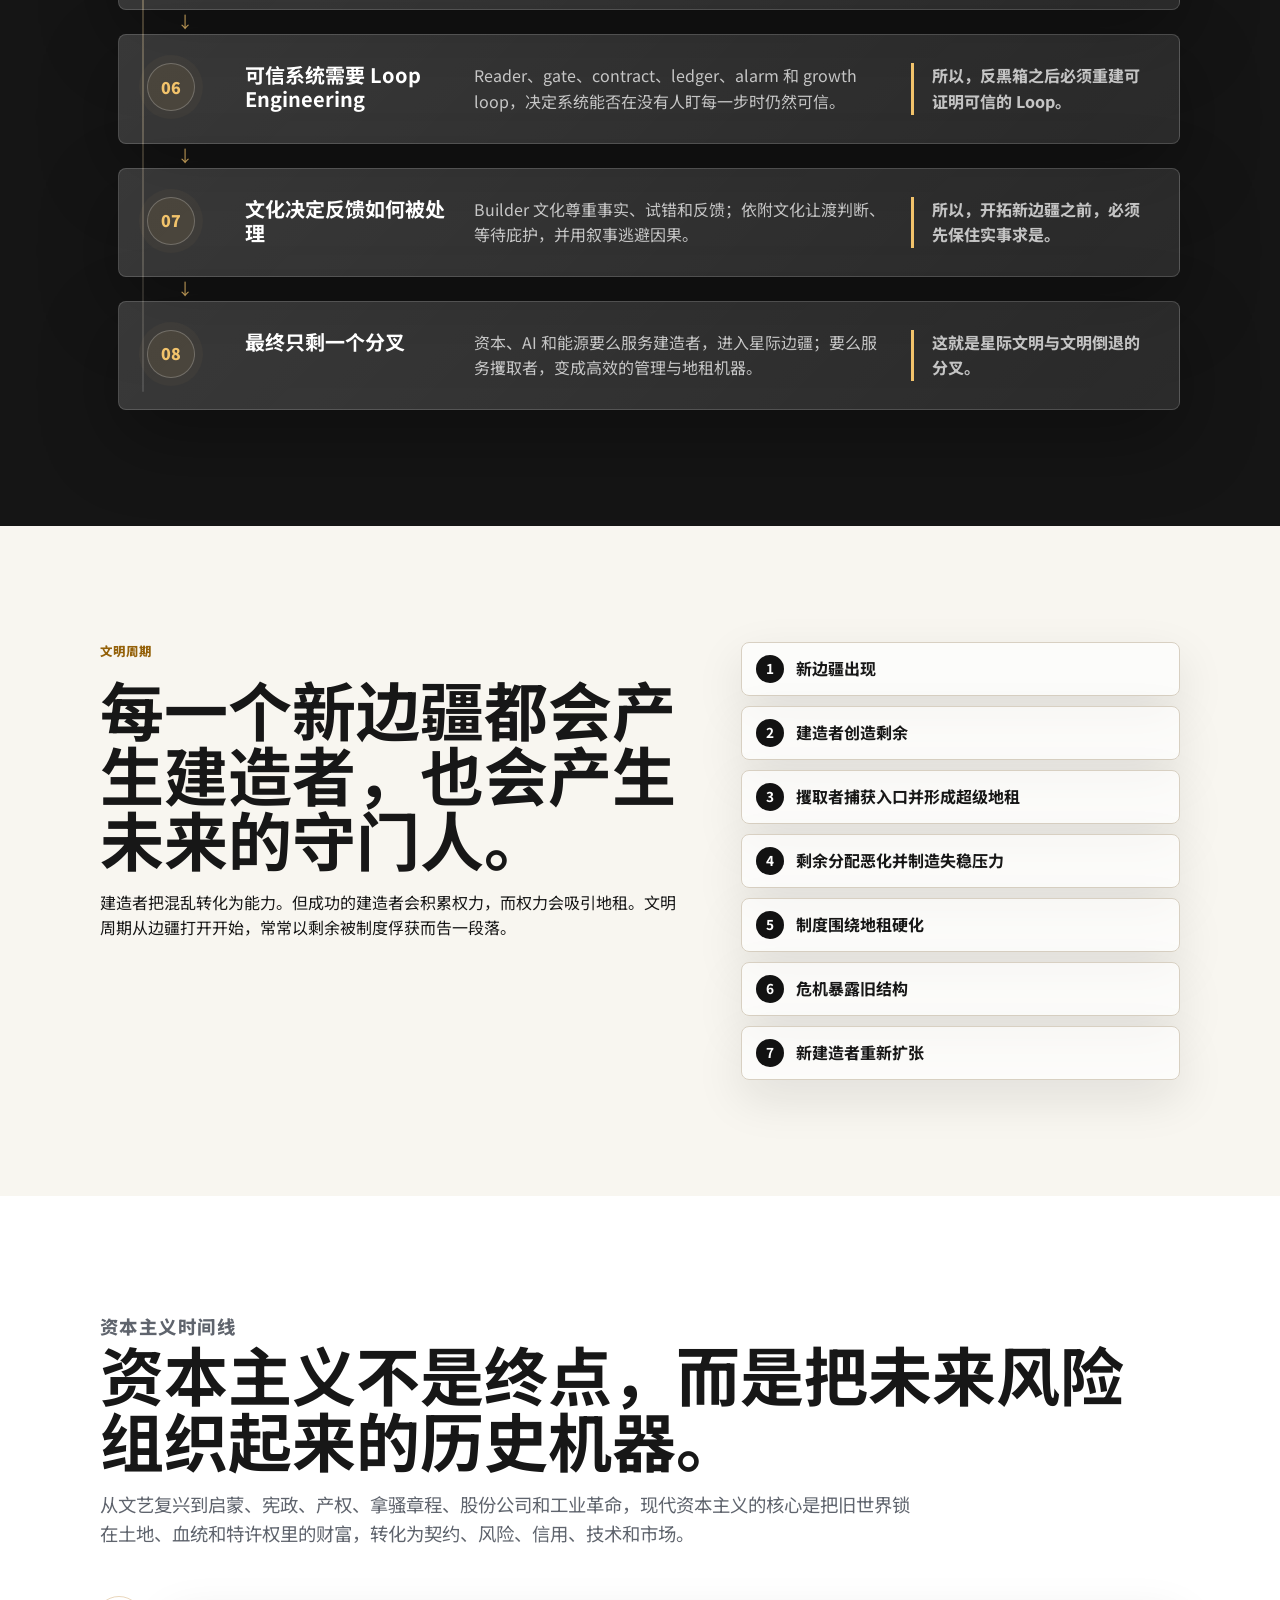
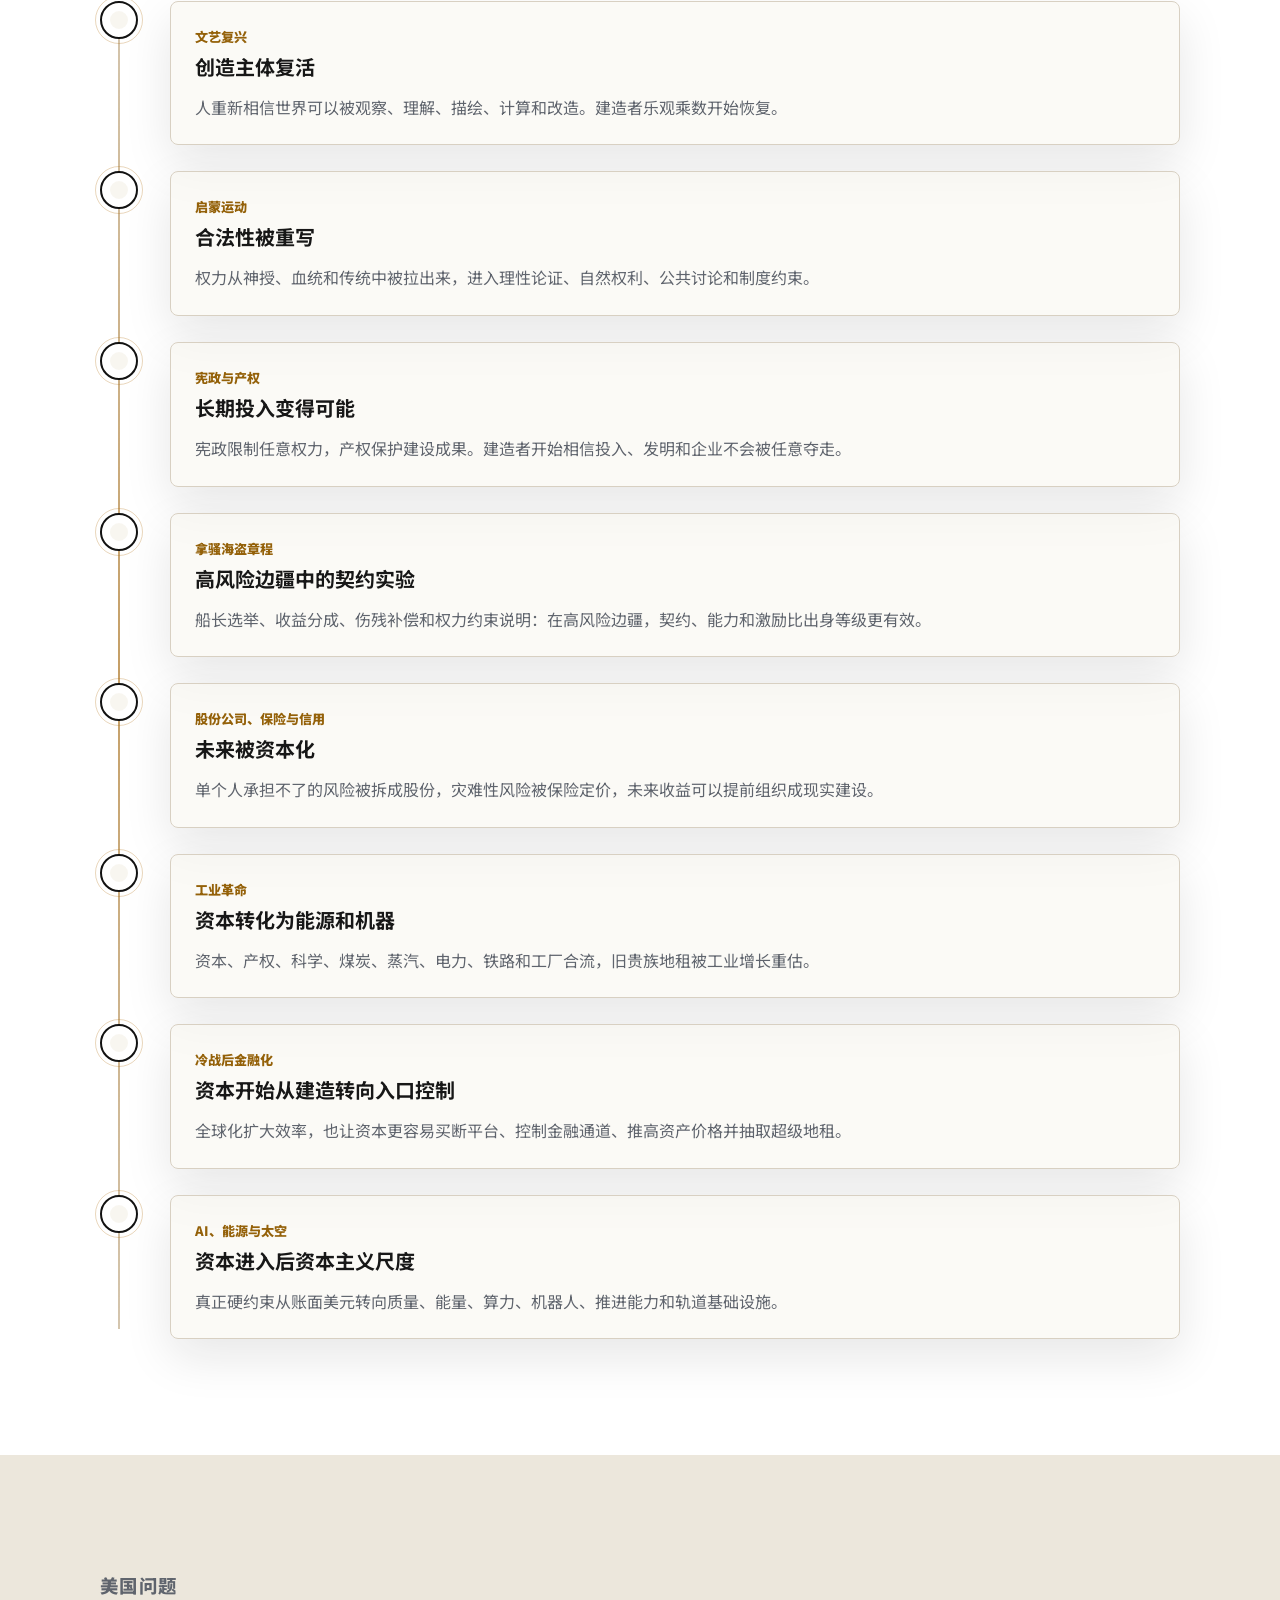
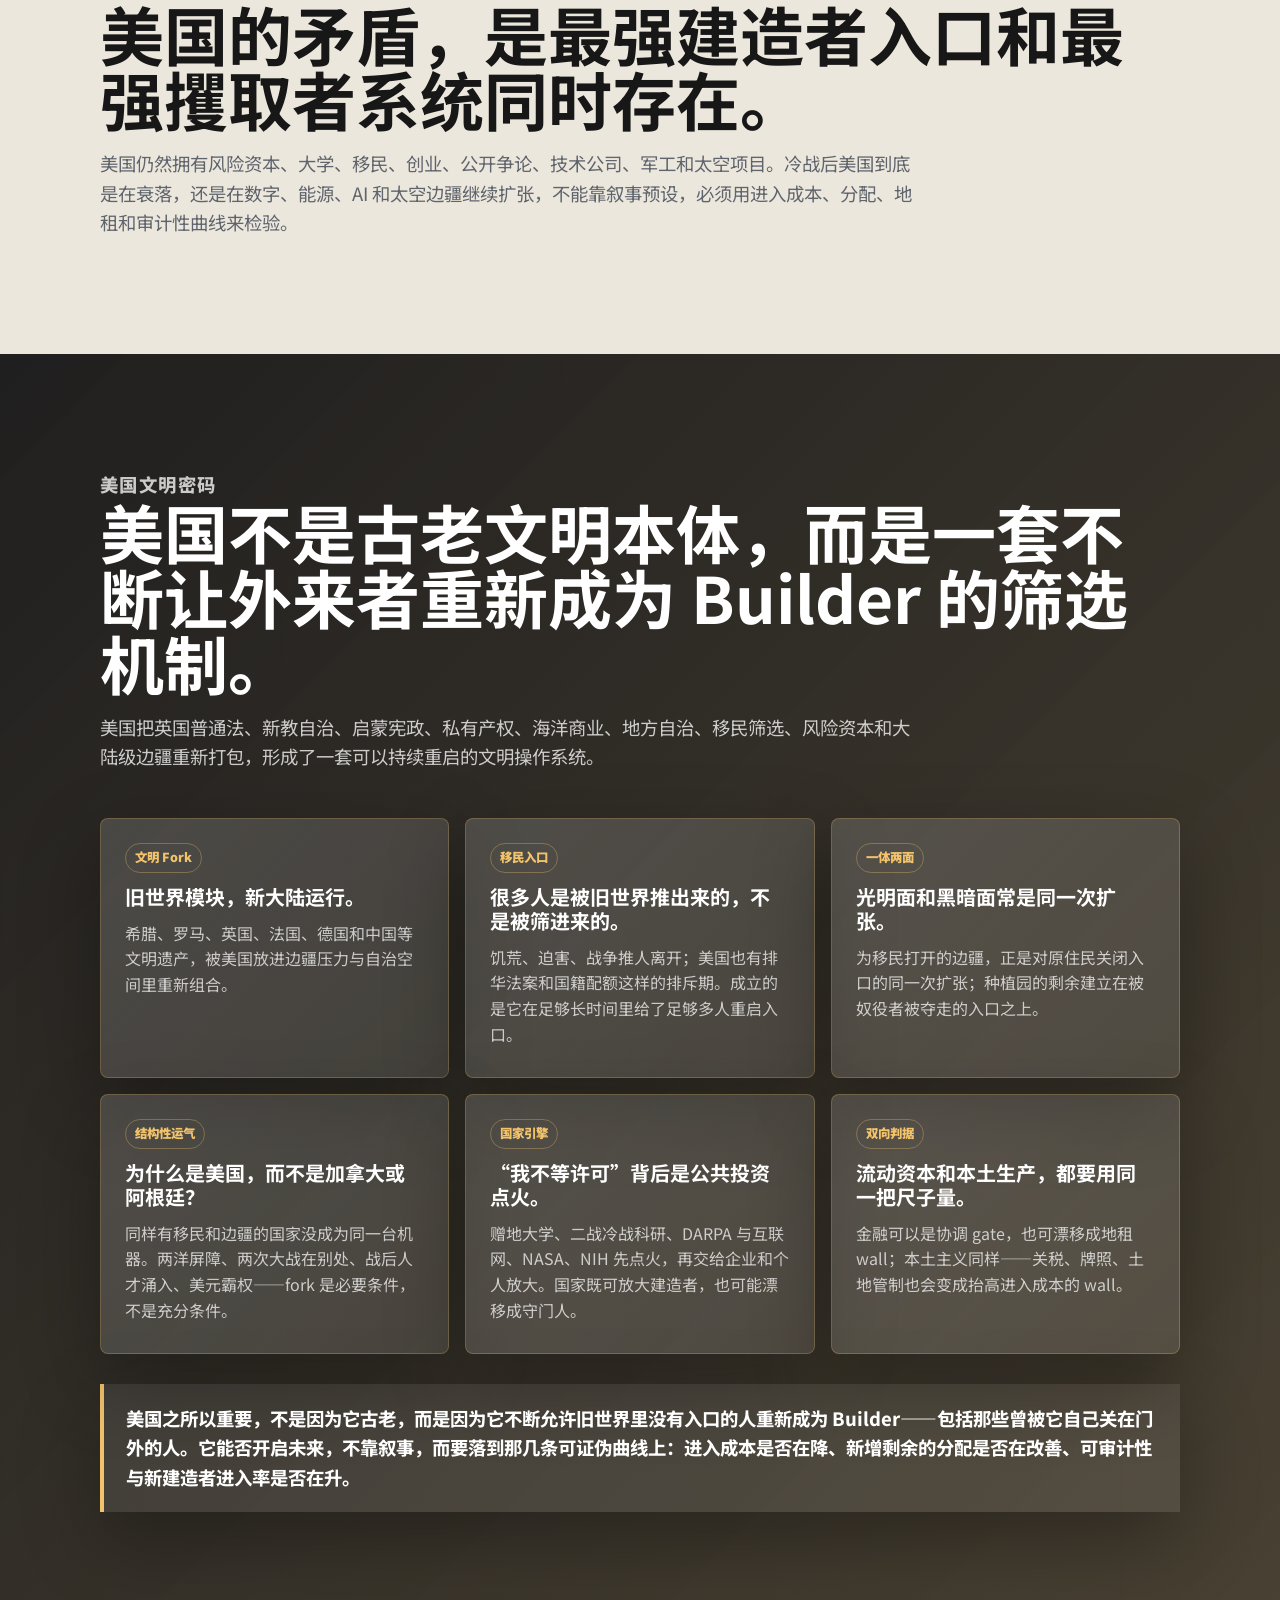
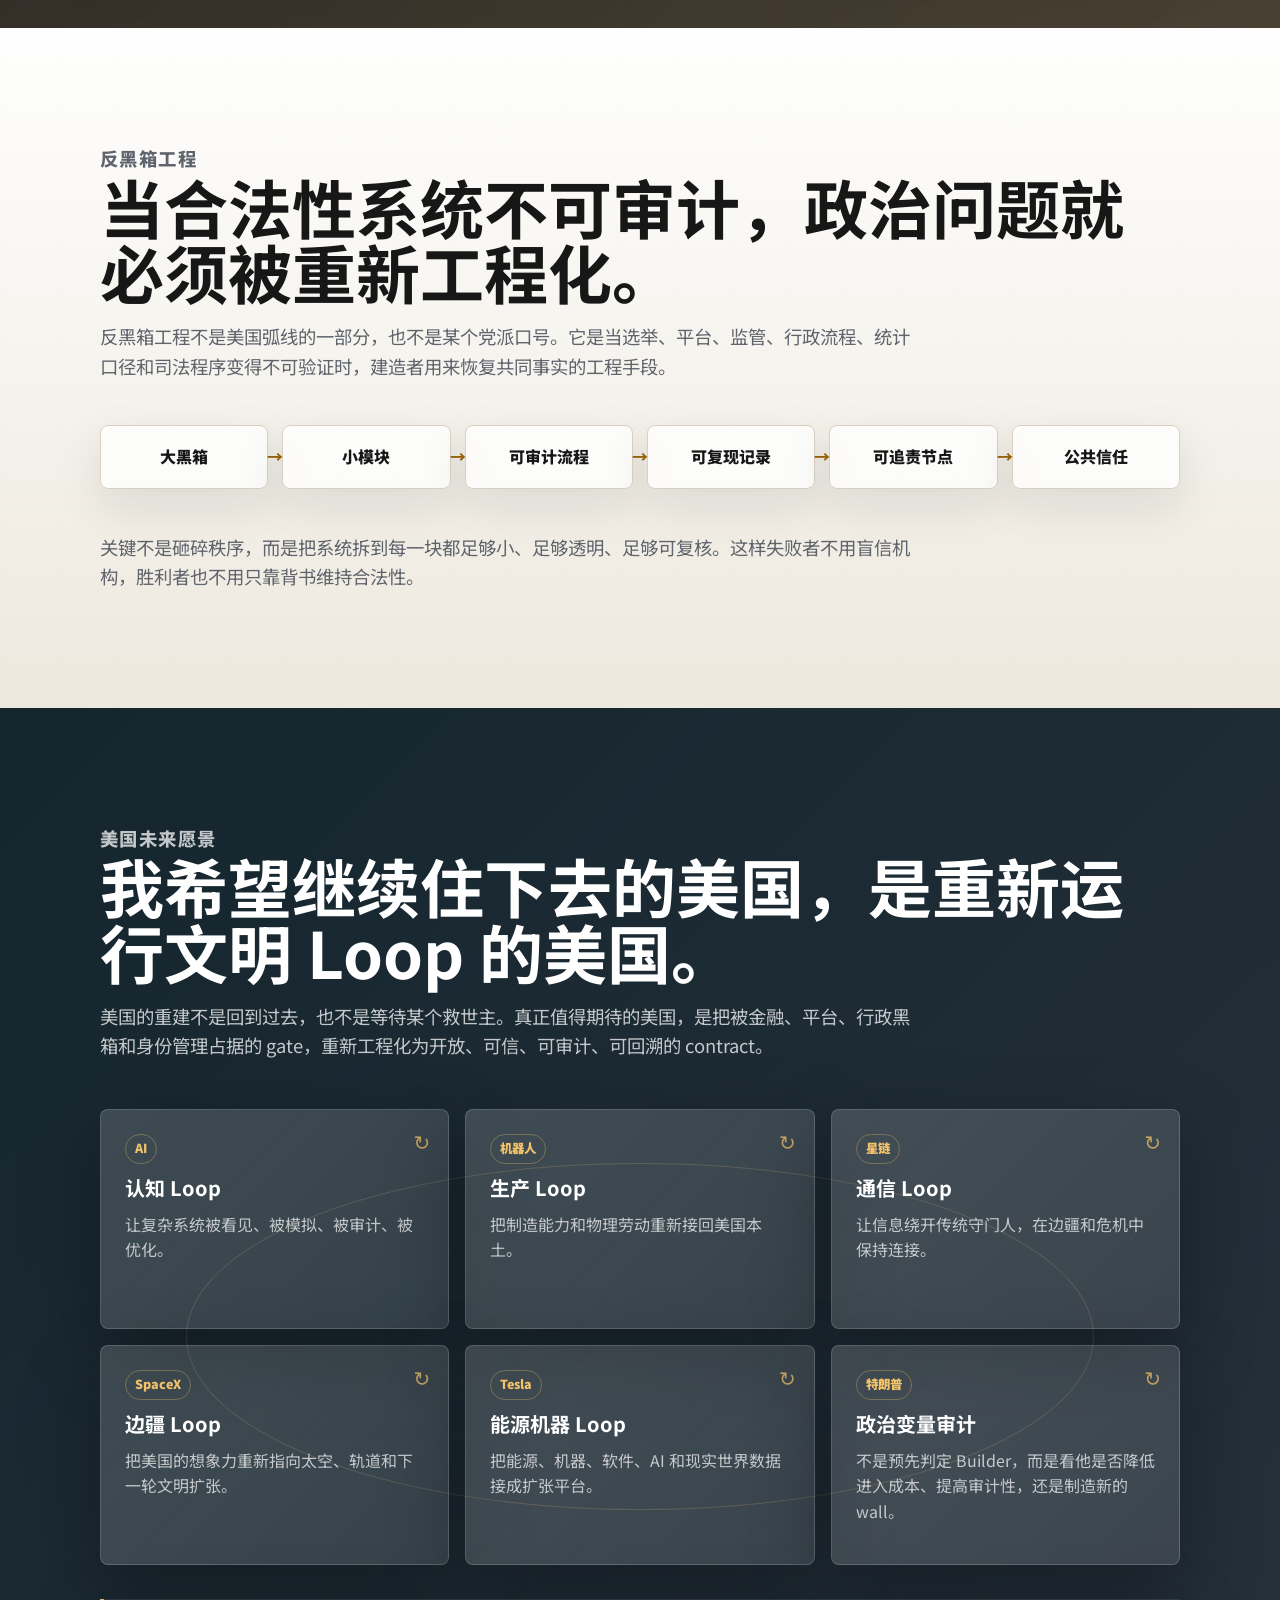
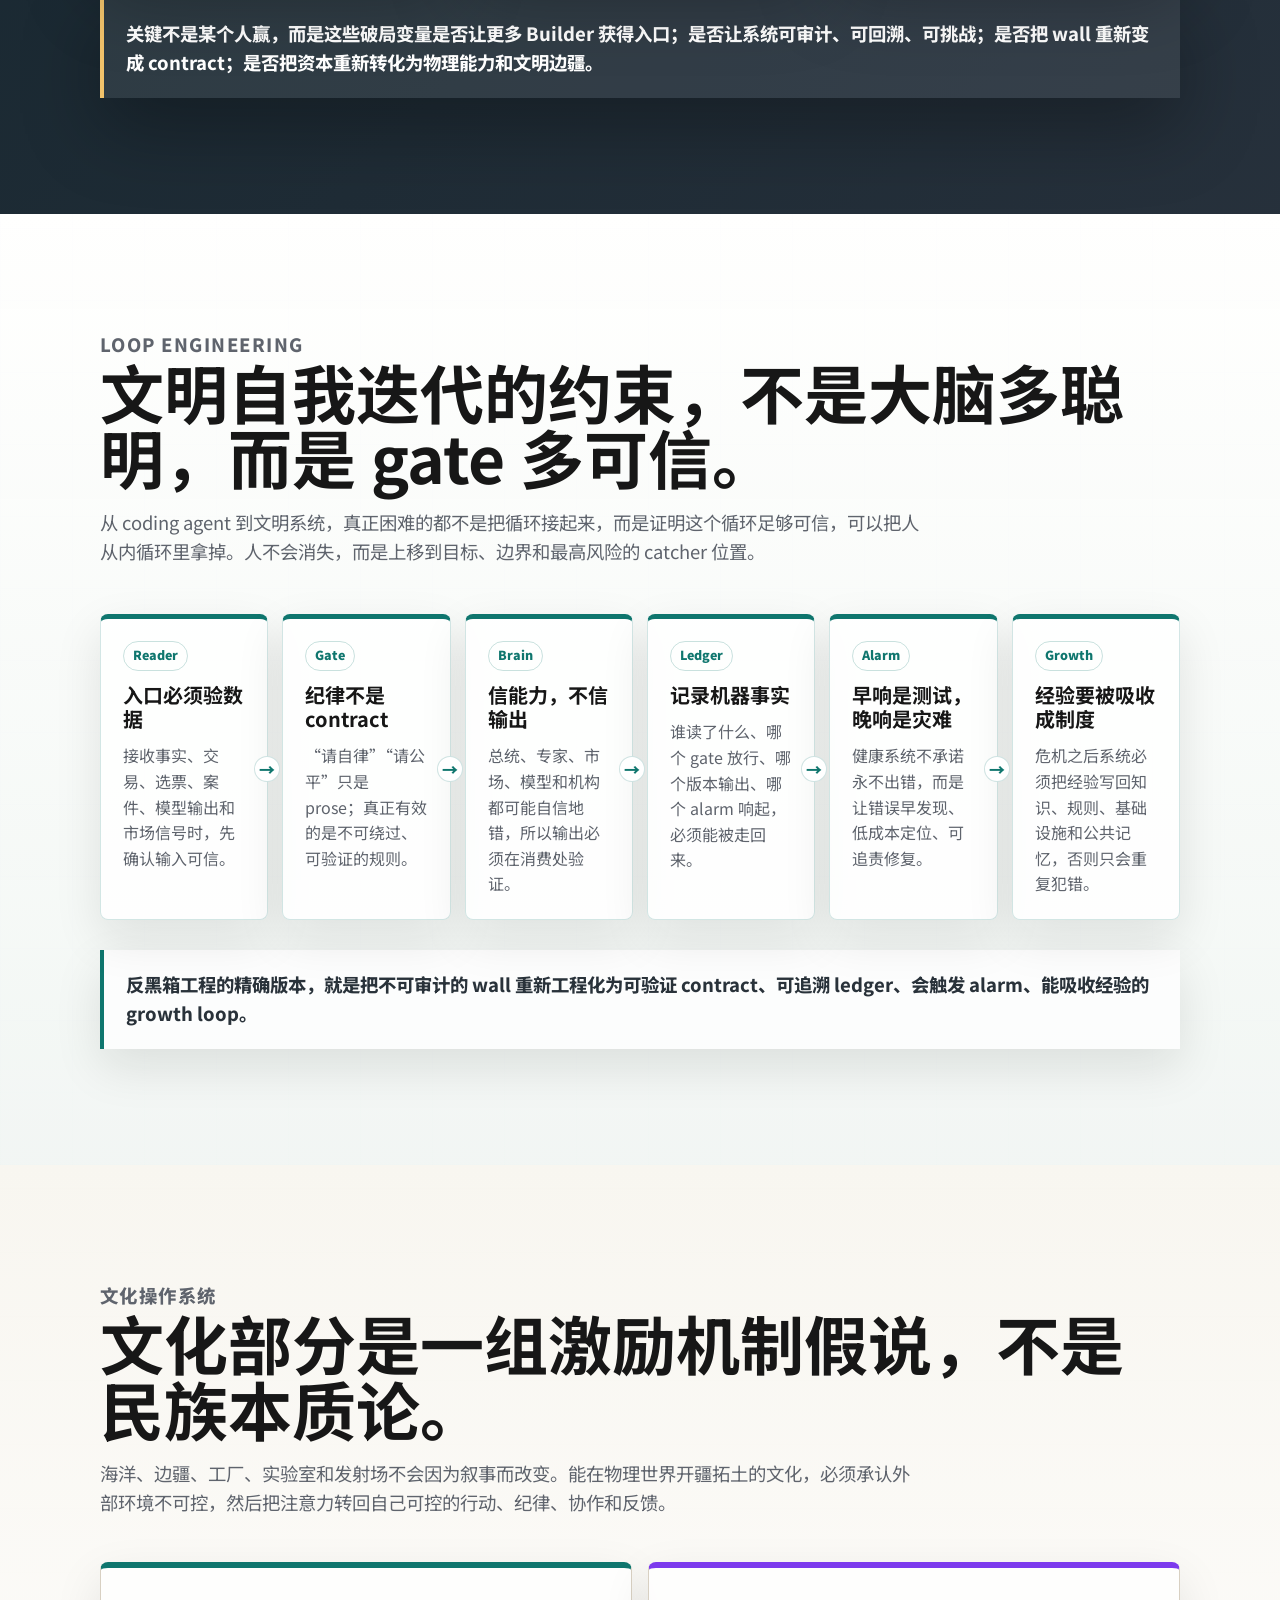
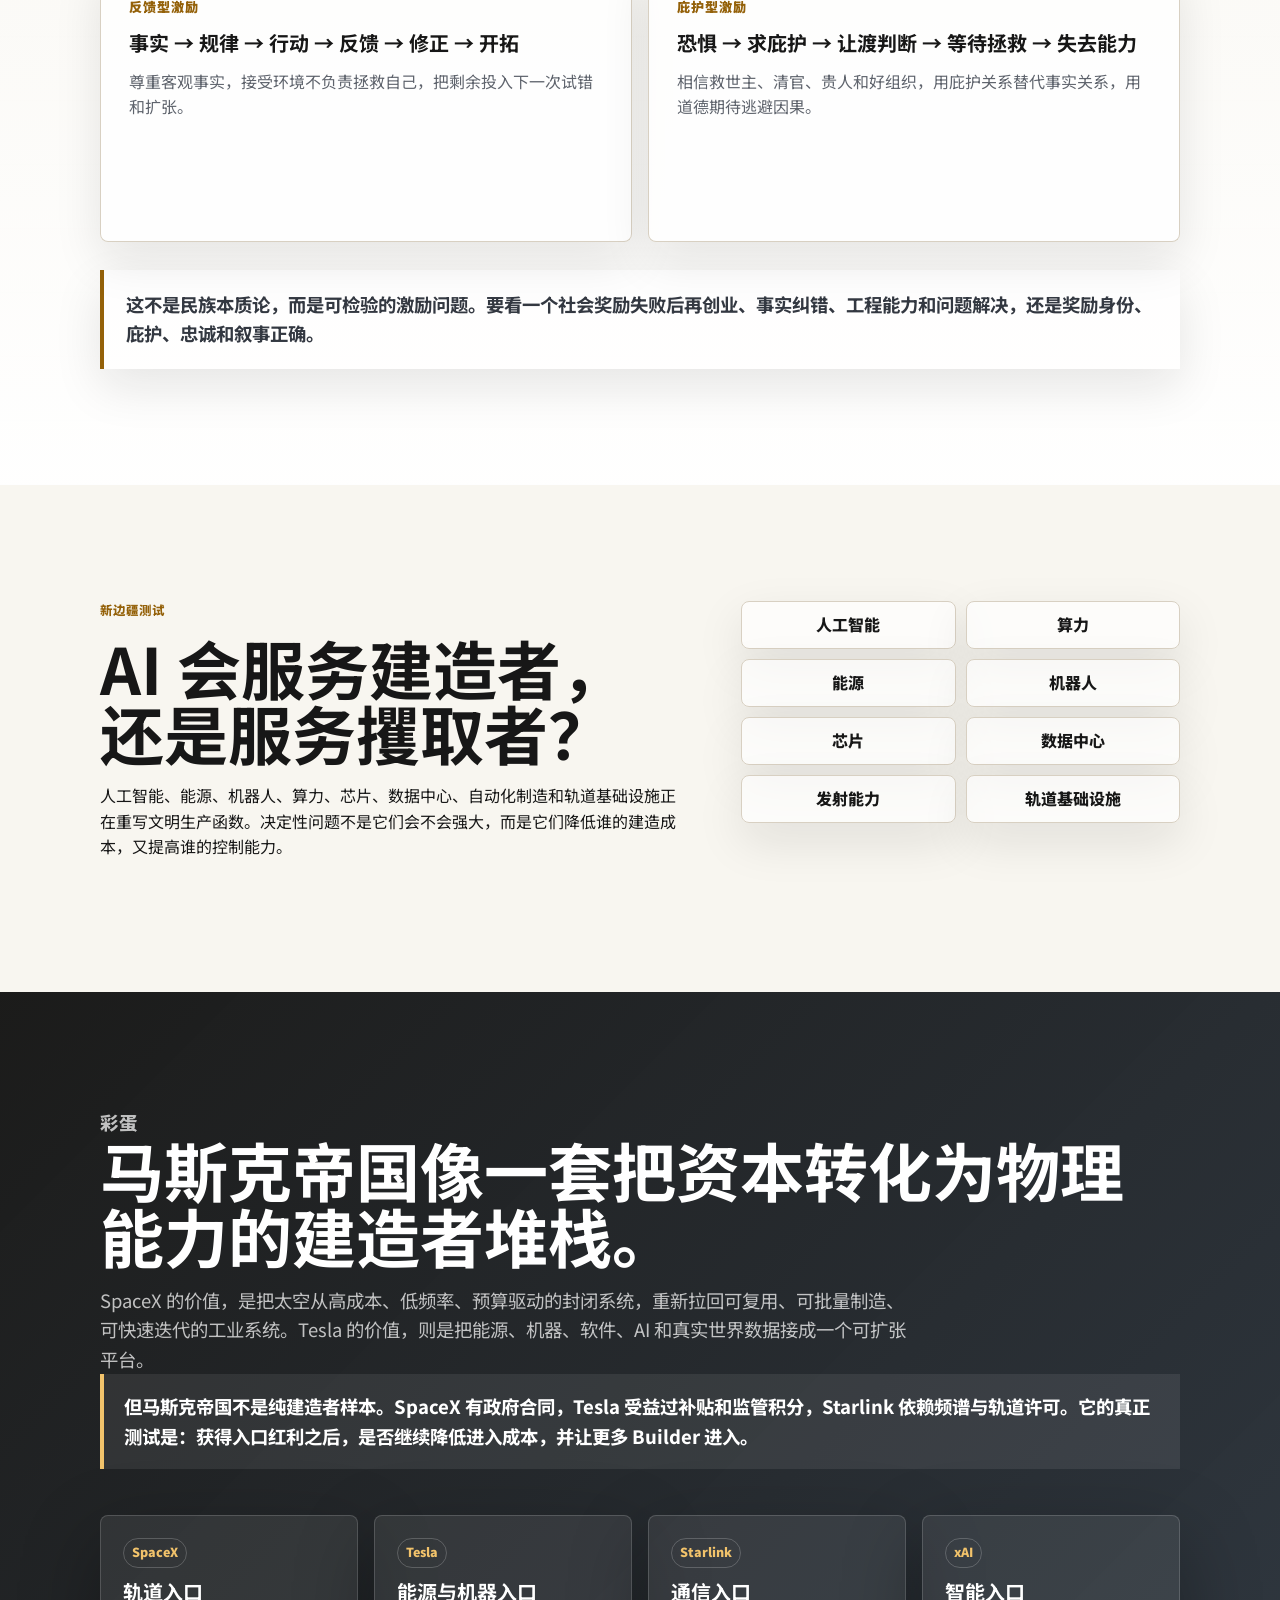
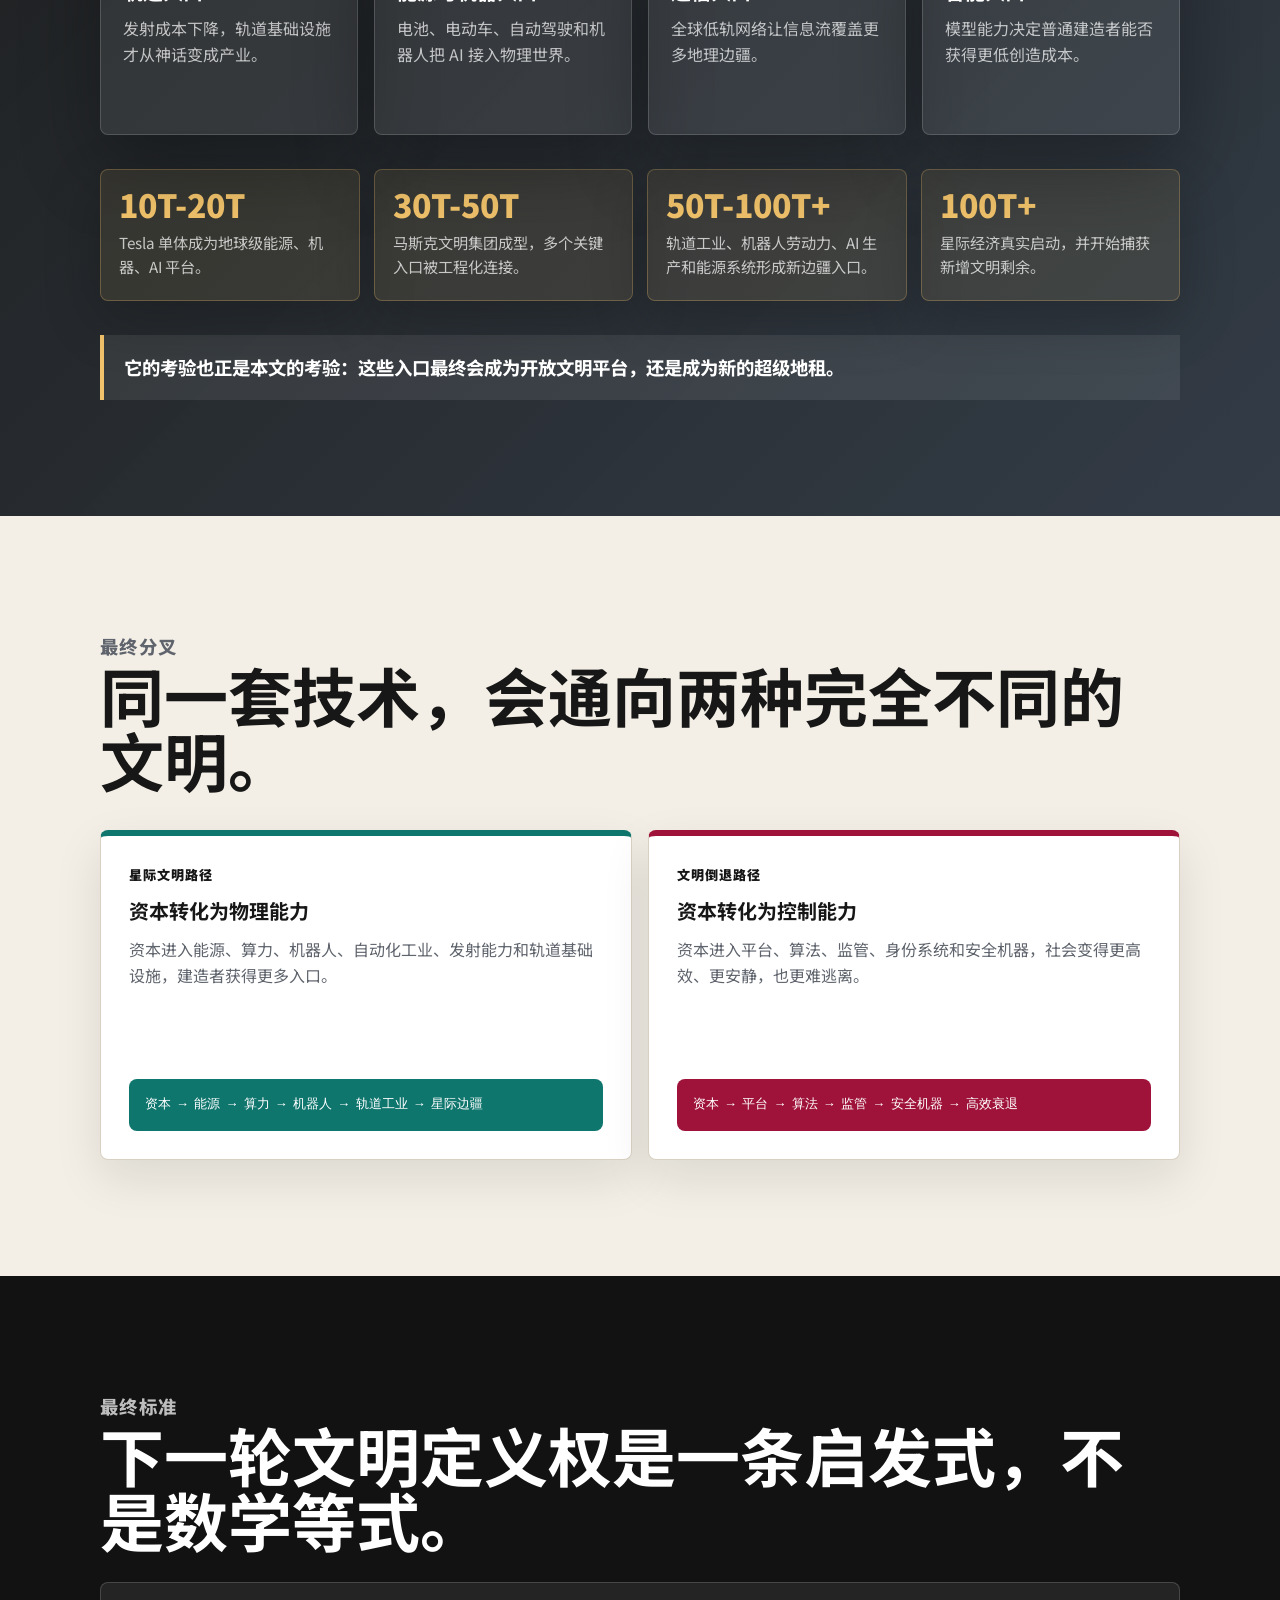
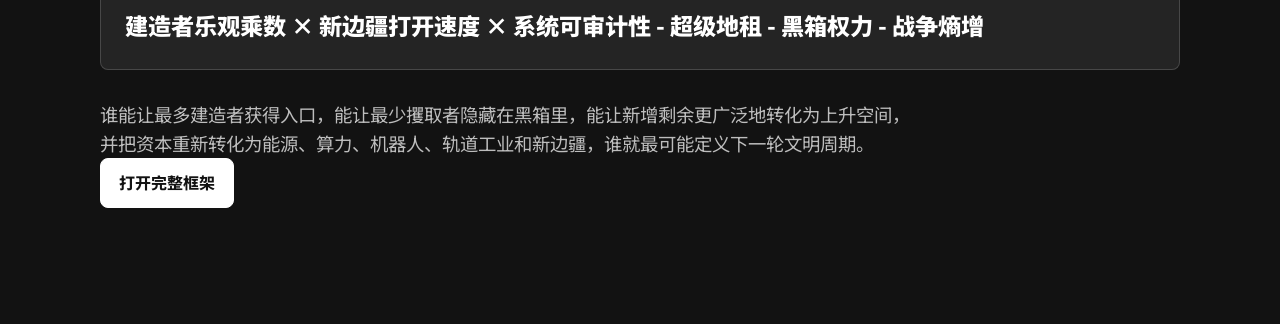
==== commit f042419a: "Add loop engineering civilization model" ====
--- a/articles/builder-taker-civilizational-dynamics.html
+++ b/articles/builder-taker-civilizational-dynamics.html
@@ -23,6 +23,7 @@
           <a href="#american-key">美国钥匙</a>
           <a href="#blackbox">反黑箱</a>
           <a href="#vision">愿景</a>
+          <a href="#loop-engineering">Loop 工程</a>
           <a href="#culture">文化</a>
           <a href="#musk">彩蛋</a>
           <a href="#fork">分叉</a>
@@ -143,9 +144,9 @@
             </article>
             <article class="logic-step">
               <span class="step-index">06</span>
-              <h3>可信系统需要文明 Loop</h3>
-              <p>数据流动、gate 校验、contract 约束、feedback 修正和 audit log 回溯，才让系统能自我纠错。</p>
-              <p class="step-conclusion">所以，反黑箱之后必须重建开放 Loop。</p>
+              <h3>可信系统需要 Loop Engineering</h3>
+              <p>Reader、gate、contract、ledger、alarm 和 growth loop，决定系统能否在没有人盯每一步时仍然可信。</p>
+              <p class="step-conclusion">所以，反黑箱之后必须重建可证明可信的 Loop。</p>
             </article>
             <article class="logic-step">
               <span class="step-index">07</span>
@@ -377,6 +378,51 @@
           </div>
           <p class="vision-note">
             关键不是某个人赢，而是这些破局变量是否让更多 Builder 获得入口；是否让系统可审计、可回溯、可挑战；是否把 wall 重新变成 contract；是否把资本重新转化为物理能力和文明边疆。
+          </p>
+        </div>
+      </section>
+
+      <section class="loop-engineering" id="loop-engineering">
+        <div class="section-inner">
+          <p class="section-kicker">Loop Engineering</p>
+          <h2>文明自我迭代的约束，不是大脑多聪明，而是 gate 多可信。</h2>
+          <p>
+            从 coding agent 到文明系统，真正困难的都不是把循环接起来，而是证明这个循环足够可信，可以把人从内循环里拿掉。人不会消失，而是上移到目标、边界和最高风险的 catcher 位置。
+          </p>
+          <div class="loop-core" aria-label="Loop Engineering 结构">
+            <article>
+              <span>Reader</span>
+              <h3>入口必须验数据</h3>
+              <p>接收事实、交易、选票、案件、模型输出和市场信号时，先确认输入可信。</p>
+            </article>
+            <article>
+              <span>Gate</span>
+              <h3>纪律不是 contract</h3>
+              <p>“请自律”“请公平”只是 prose；真正有效的是不可绕过、可验证的规则。</p>
+            </article>
+            <article>
+              <span>Brain</span>
+              <h3>信能力，不信输出</h3>
+              <p>总统、专家、市场、模型和机构都可能自信地错，所以输出必须在消费处验证。</p>
+            </article>
+            <article>
+              <span>Ledger</span>
+              <h3>记录机器事实</h3>
+              <p>谁读了什么、哪个 gate 放行、哪个版本输出、哪个 alarm 响起，必须能被走回来。</p>
+            </article>
+            <article>
+              <span>Alarm</span>
+              <h3>早响是测试，晚响是灾难</h3>
+              <p>健康系统不承诺永不出错，而是让错误早发现、低成本定位、可追责修复。</p>
+            </article>
+            <article>
+              <span>Growth</span>
+              <h3>经验要被吸收成制度</h3>
+              <p>危机之后系统必须把经验写回知识、规则、基础设施和公共记忆，否则只会重复犯错。</p>
+            </article>
+          </div>
+          <p class="loop-engineering-note">
+            反黑箱工程的精确版本，就是把不可审计的 wall 重新工程化为可验证 contract、可追溯 ledger、会触发 alarm、能吸收经验的 growth loop。
           </p>
         </div>
       </section>
--- a/styles.css
+++ b/styles.css
@@ -262,6 +262,7 @@
 .american-key,
 .anti-blackbox,
 .loop-vision,
+.loop-engineering,
 .culture-band,
 .musk-egg,
 .fork-band,
@@ -808,6 +809,90 @@
   font-weight: 760;
 }
 
+.loop-engineering {
+  background:
+    linear-gradient(180deg, rgba(255, 255, 255, 0.96), rgba(241, 246, 244, 0.94)),
+    repeating-linear-gradient(90deg, rgba(15, 118, 110, 0.08) 0 1px, transparent 1px 72px),
+    repeating-linear-gradient(0deg, rgba(37, 99, 235, 0.055) 0 1px, transparent 1px 72px);
+}
+
+.loop-core {
+  display: grid;
+  grid-template-columns: repeat(6, minmax(0, 1fr));
+  gap: 14px;
+  margin: 48px 0 30px;
+}
+
+.loop-core article {
+  position: relative;
+  min-height: 260px;
+  display: flex;
+  flex-direction: column;
+  gap: 12px;
+  padding: 22px;
+  border: 1px solid rgba(15, 118, 110, 0.18);
+  border-top: 5px solid var(--builder);
+  border-radius: 8px;
+  background: rgba(255, 255, 255, 0.84);
+  box-shadow: var(--shadow-soft);
+  transition: transform 180ms ease, box-shadow 180ms ease, border-color 180ms ease, background 180ms ease;
+}
+
+.loop-core article:not(:last-child)::after {
+  content: "→";
+  position: absolute;
+  right: -13px;
+  top: 50%;
+  width: 24px;
+  height: 24px;
+  display: grid;
+  place-items: center;
+  border: 1px solid rgba(15, 118, 110, 0.2);
+  border-radius: 50%;
+  background: #fff;
+  color: var(--builder);
+  font-weight: 900;
+  transform: translateY(-50%);
+  z-index: 2;
+  animation: arrow-pulse 2.6s ease-in-out infinite;
+}
+
+.loop-core article:hover {
+  border-color: rgba(15, 118, 110, 0.34);
+  background: rgba(255, 255, 255, 0.96);
+  box-shadow: var(--shadow-lift);
+  transform: translateY(-5px);
+}
+
+.loop-core span {
+  width: fit-content;
+  padding: 4px 9px;
+  border: 1px solid rgba(15, 118, 110, 0.22);
+  border-radius: 999px;
+  color: var(--builder);
+  font-size: 0.78rem;
+  font-weight: 900;
+}
+
+.loop-core h3,
+.loop-core p {
+  margin: 0;
+}
+
+.loop-core p {
+  color: var(--muted);
+}
+
+.loop-engineering-note {
+  max-width: none !important;
+  padding: 20px 22px;
+  border-left: 4px solid var(--builder);
+  background: rgba(255, 255, 255, 0.78);
+  color: #29323a !important;
+  box-shadow: var(--shadow-soft);
+  font-weight: 760;
+}
+
 .fork-band {
   background: #f3efe6;
 }
@@ -1297,6 +1382,7 @@
   .american-key,
   .anti-blackbox,
   .loop-vision,
+  .loop-engineering,
   .culture-band,
   .musk-egg,
   .fork-band,
@@ -1328,6 +1414,7 @@
   .guardrail-grid,
   .key-grid,
   .loop-system,
+  .loop-core,
   .culture-grid,
   .empire-stack,
   .valuation-ladder,
@@ -1344,6 +1431,15 @@
     transform: translateX(-50%);
   }
 
+  .loop-core article:not(:last-child)::after {
+    content: "↓";
+    right: auto;
+    top: auto;
+    bottom: -18px;
+    left: 50%;
+    transform: translateX(-50%);
+  }
+
   .archive-intro {
     padding: 40px 0 64px;
   }
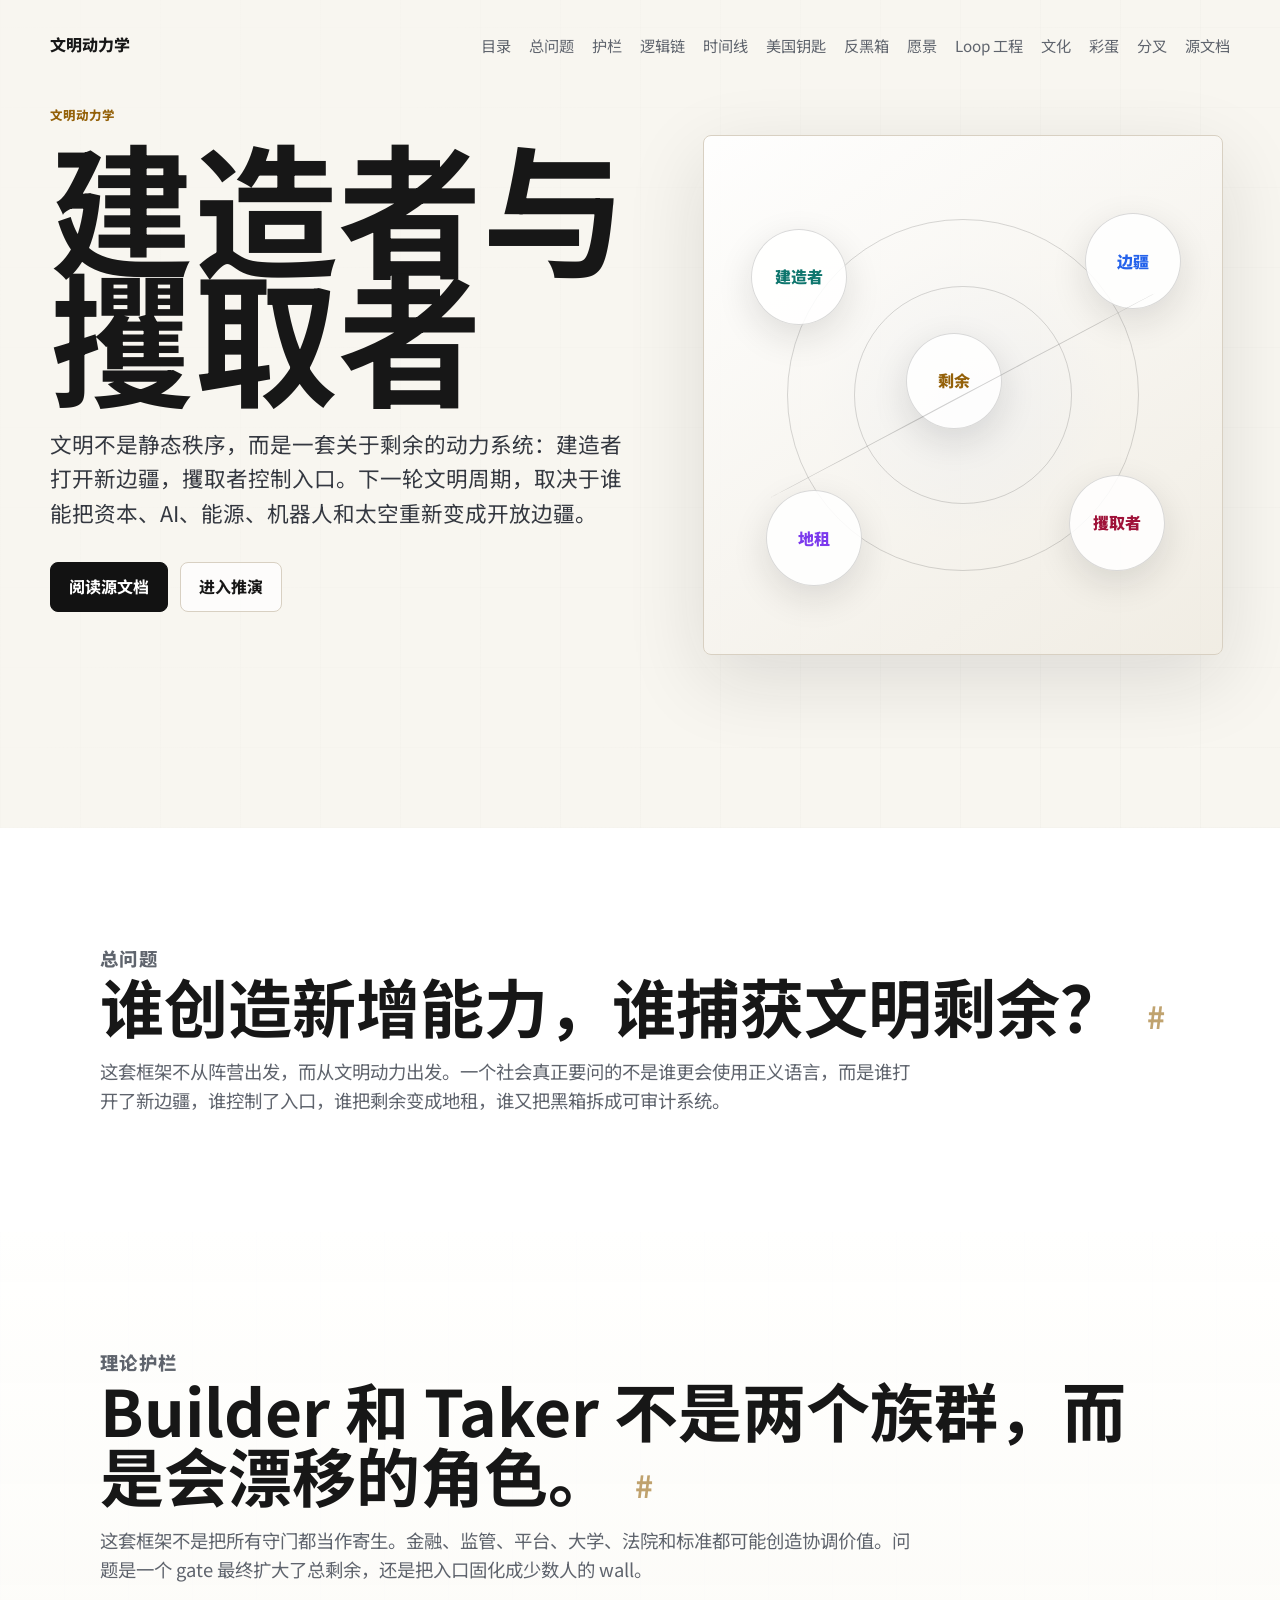
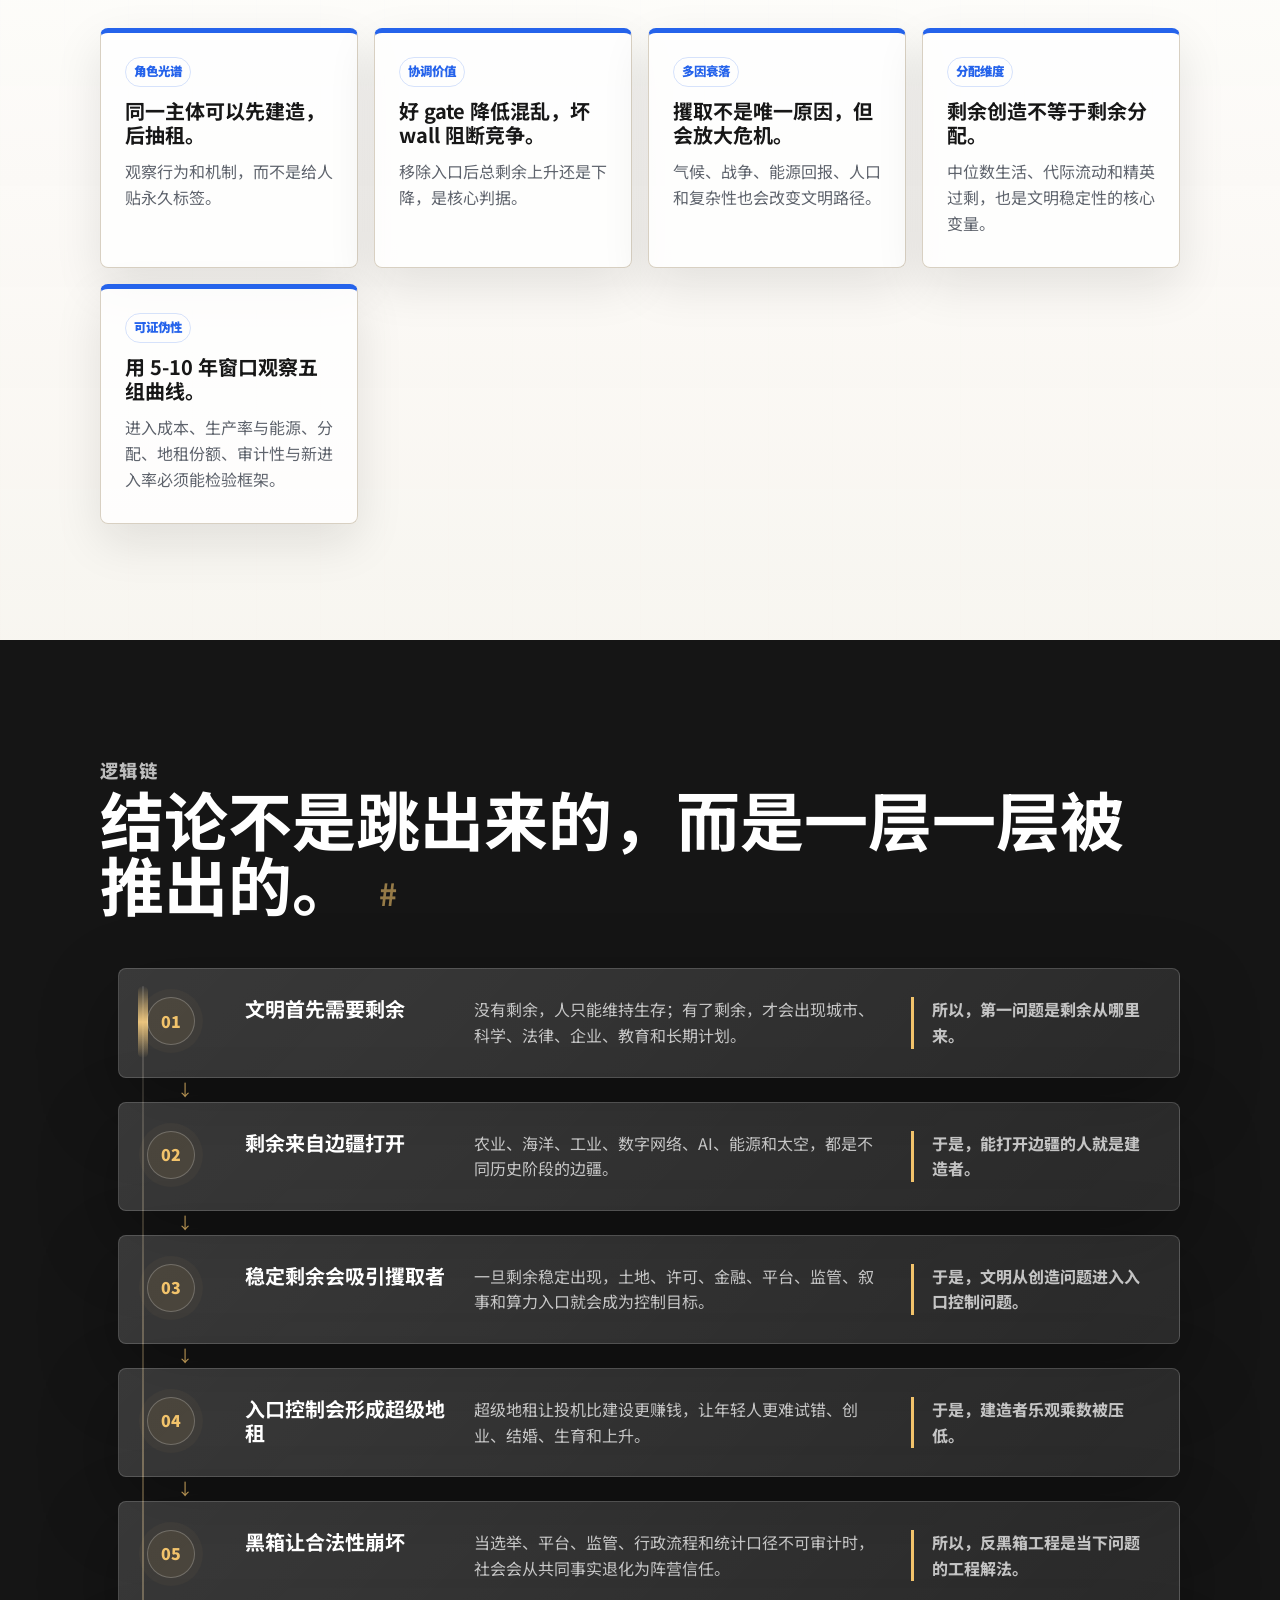
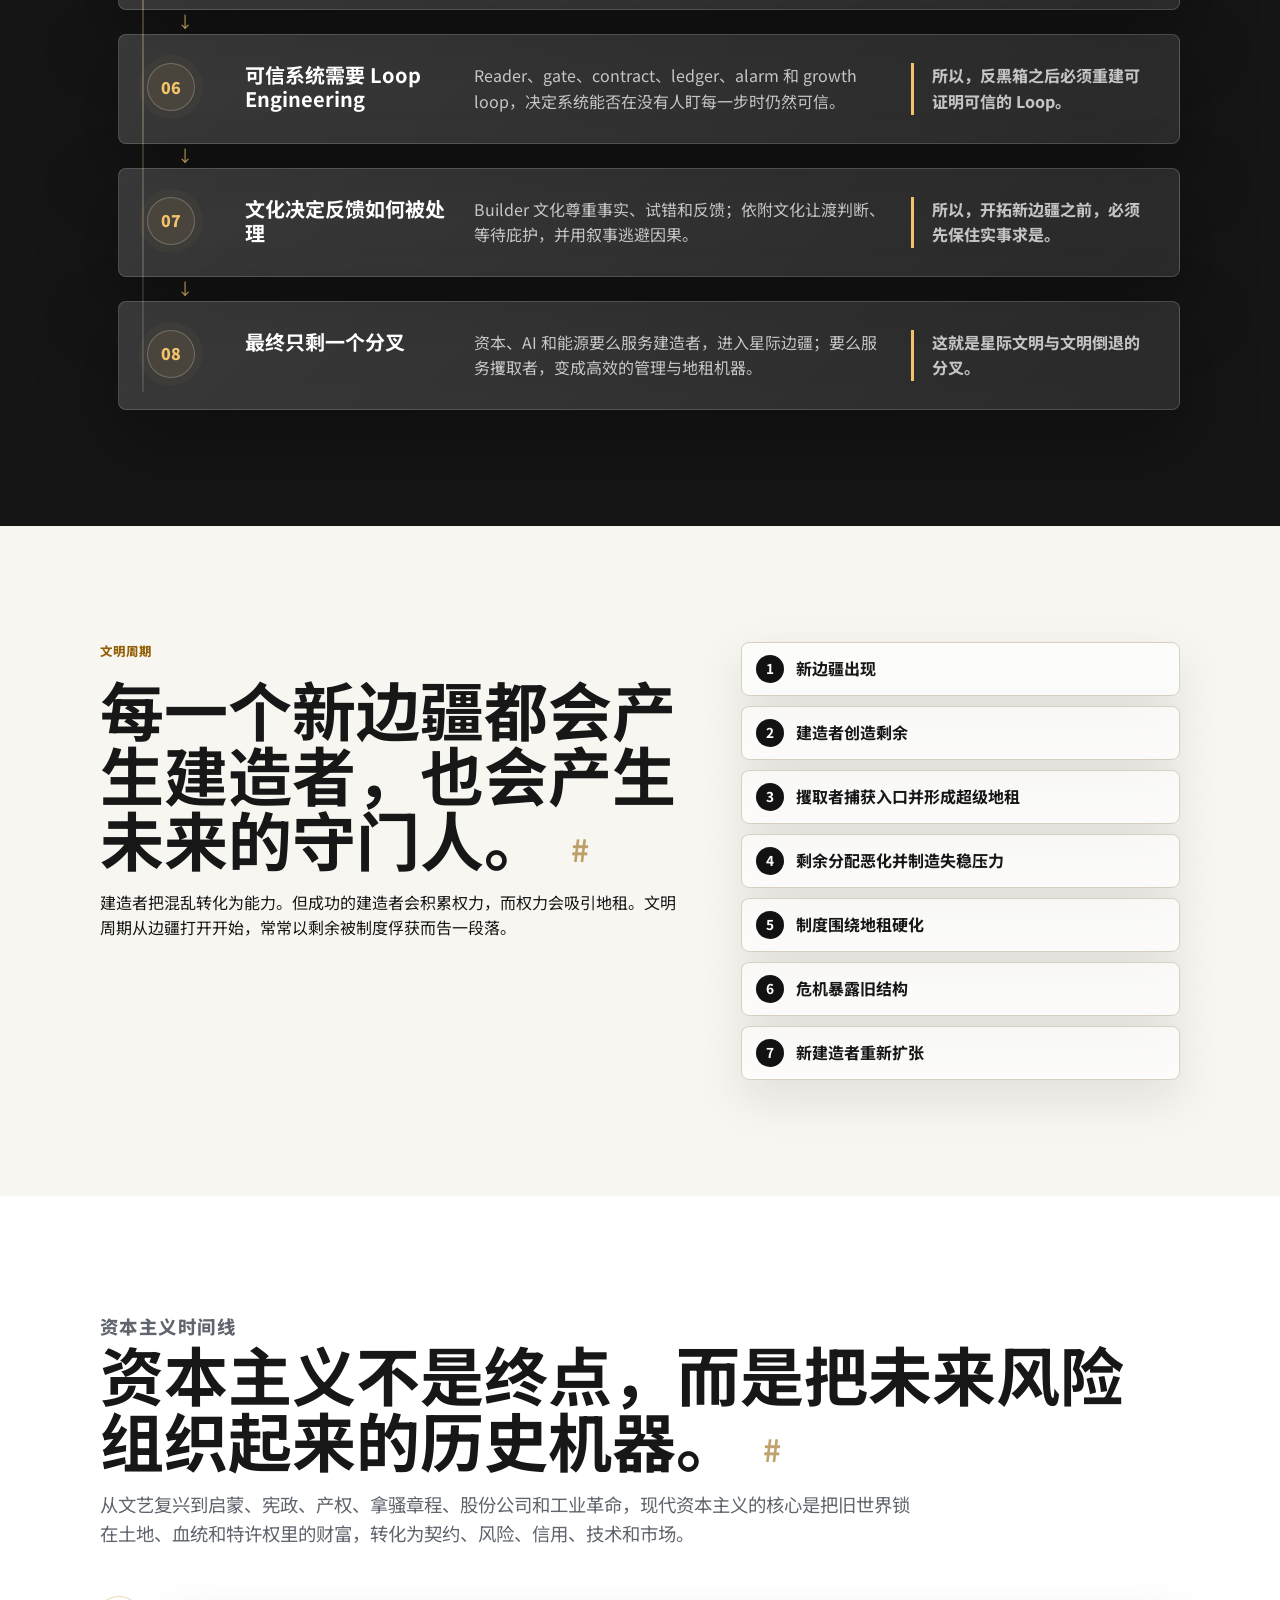
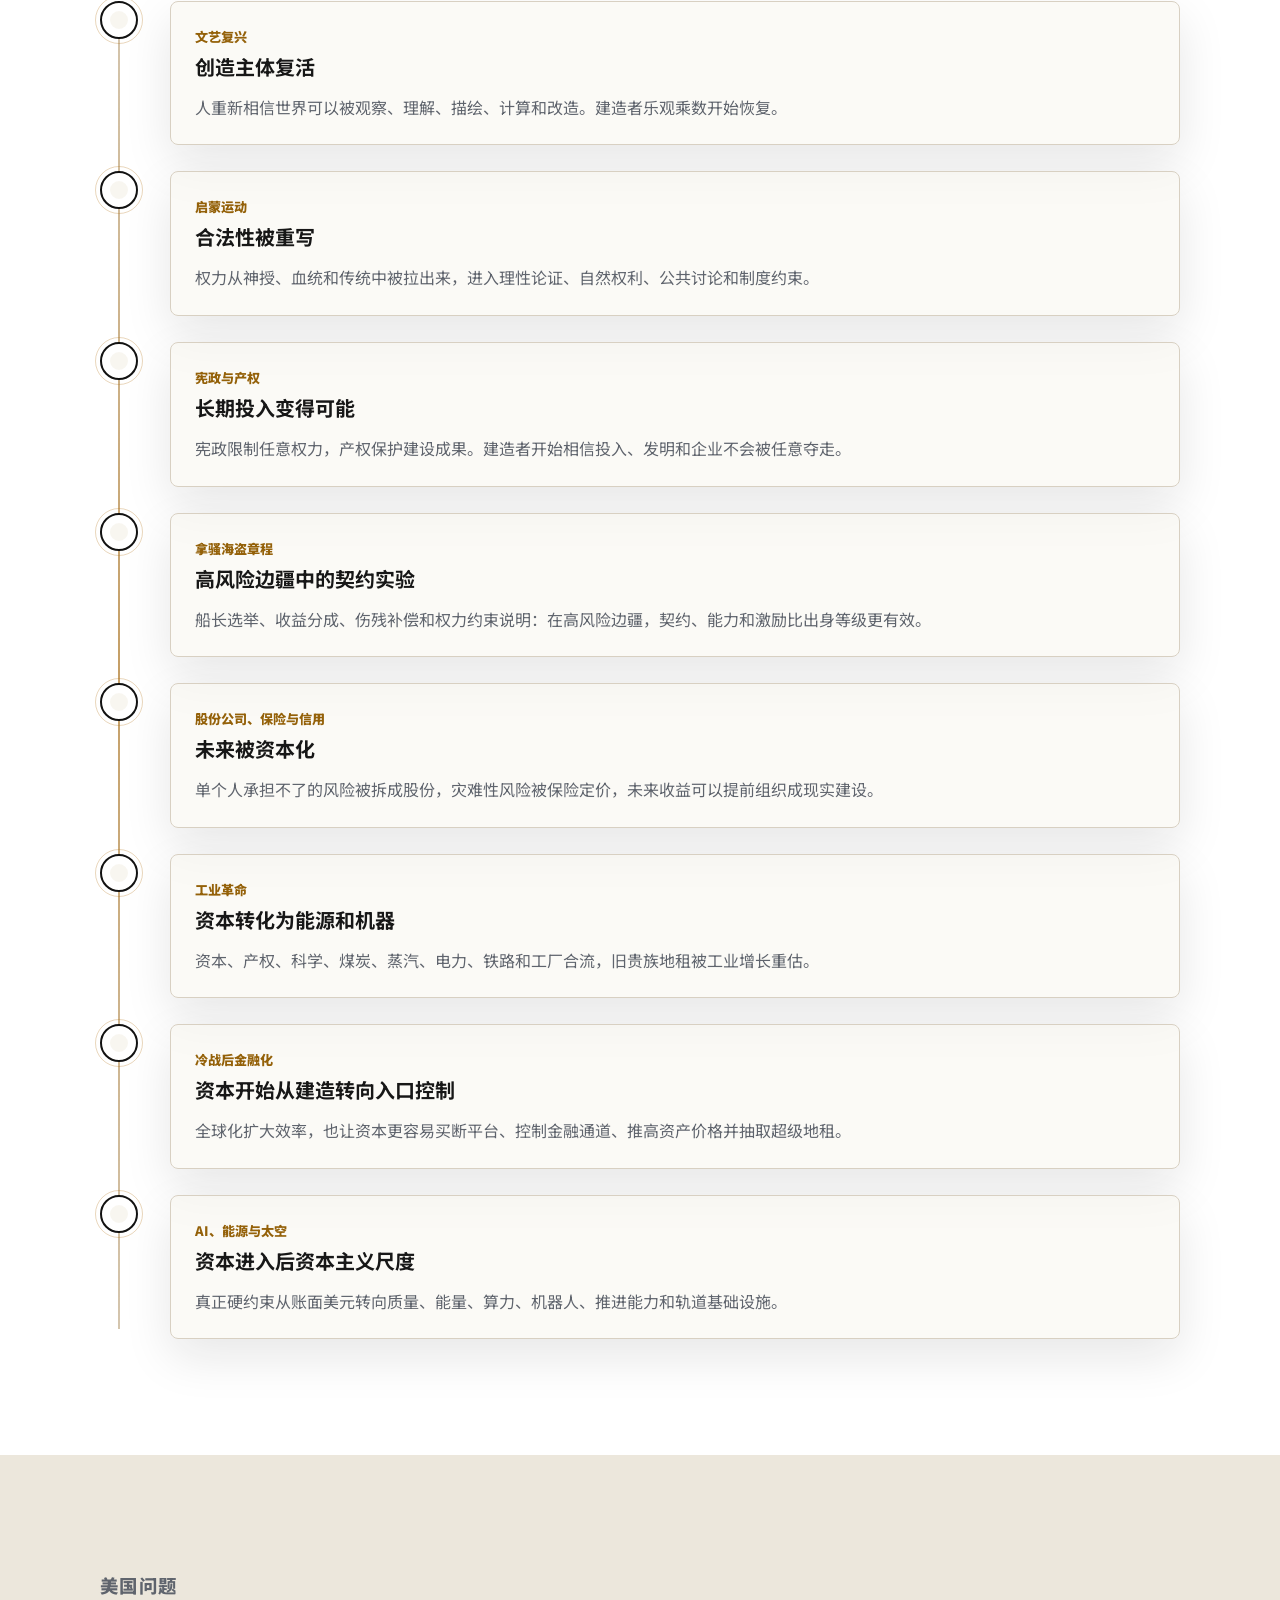
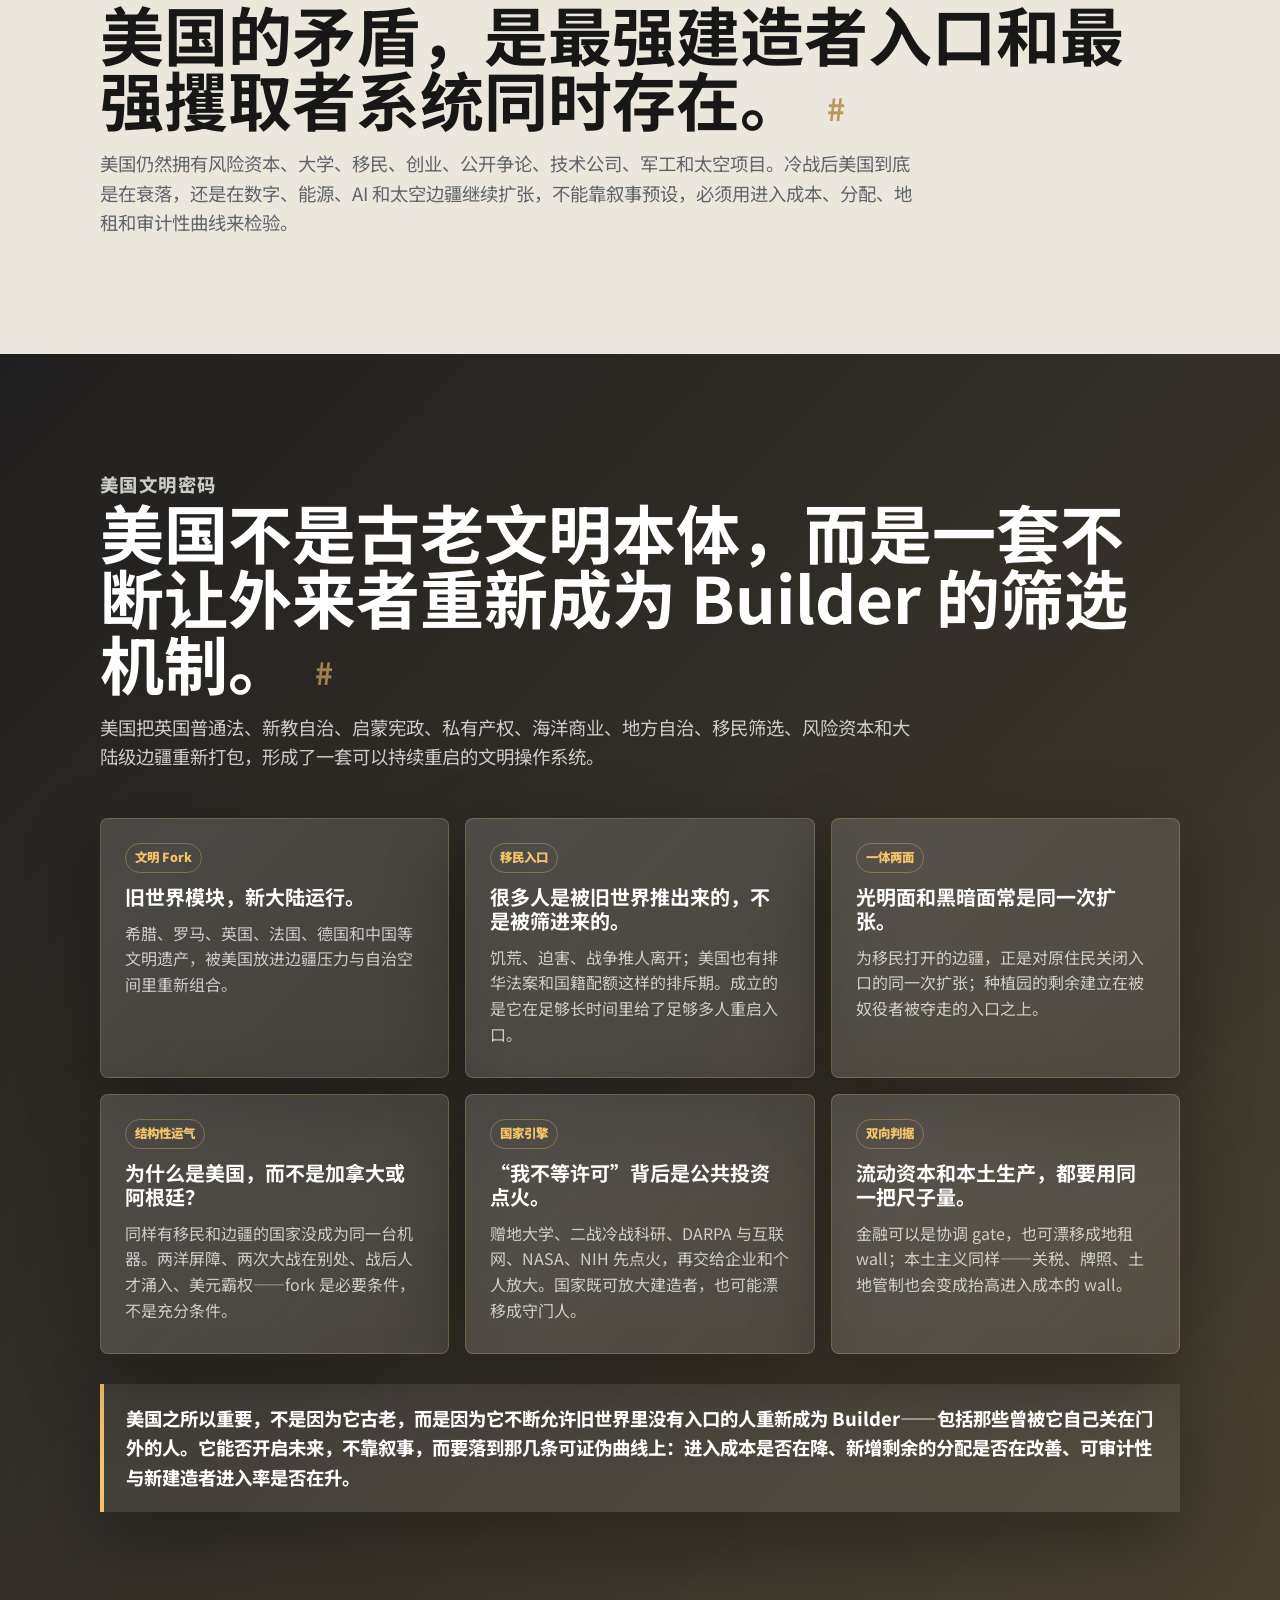
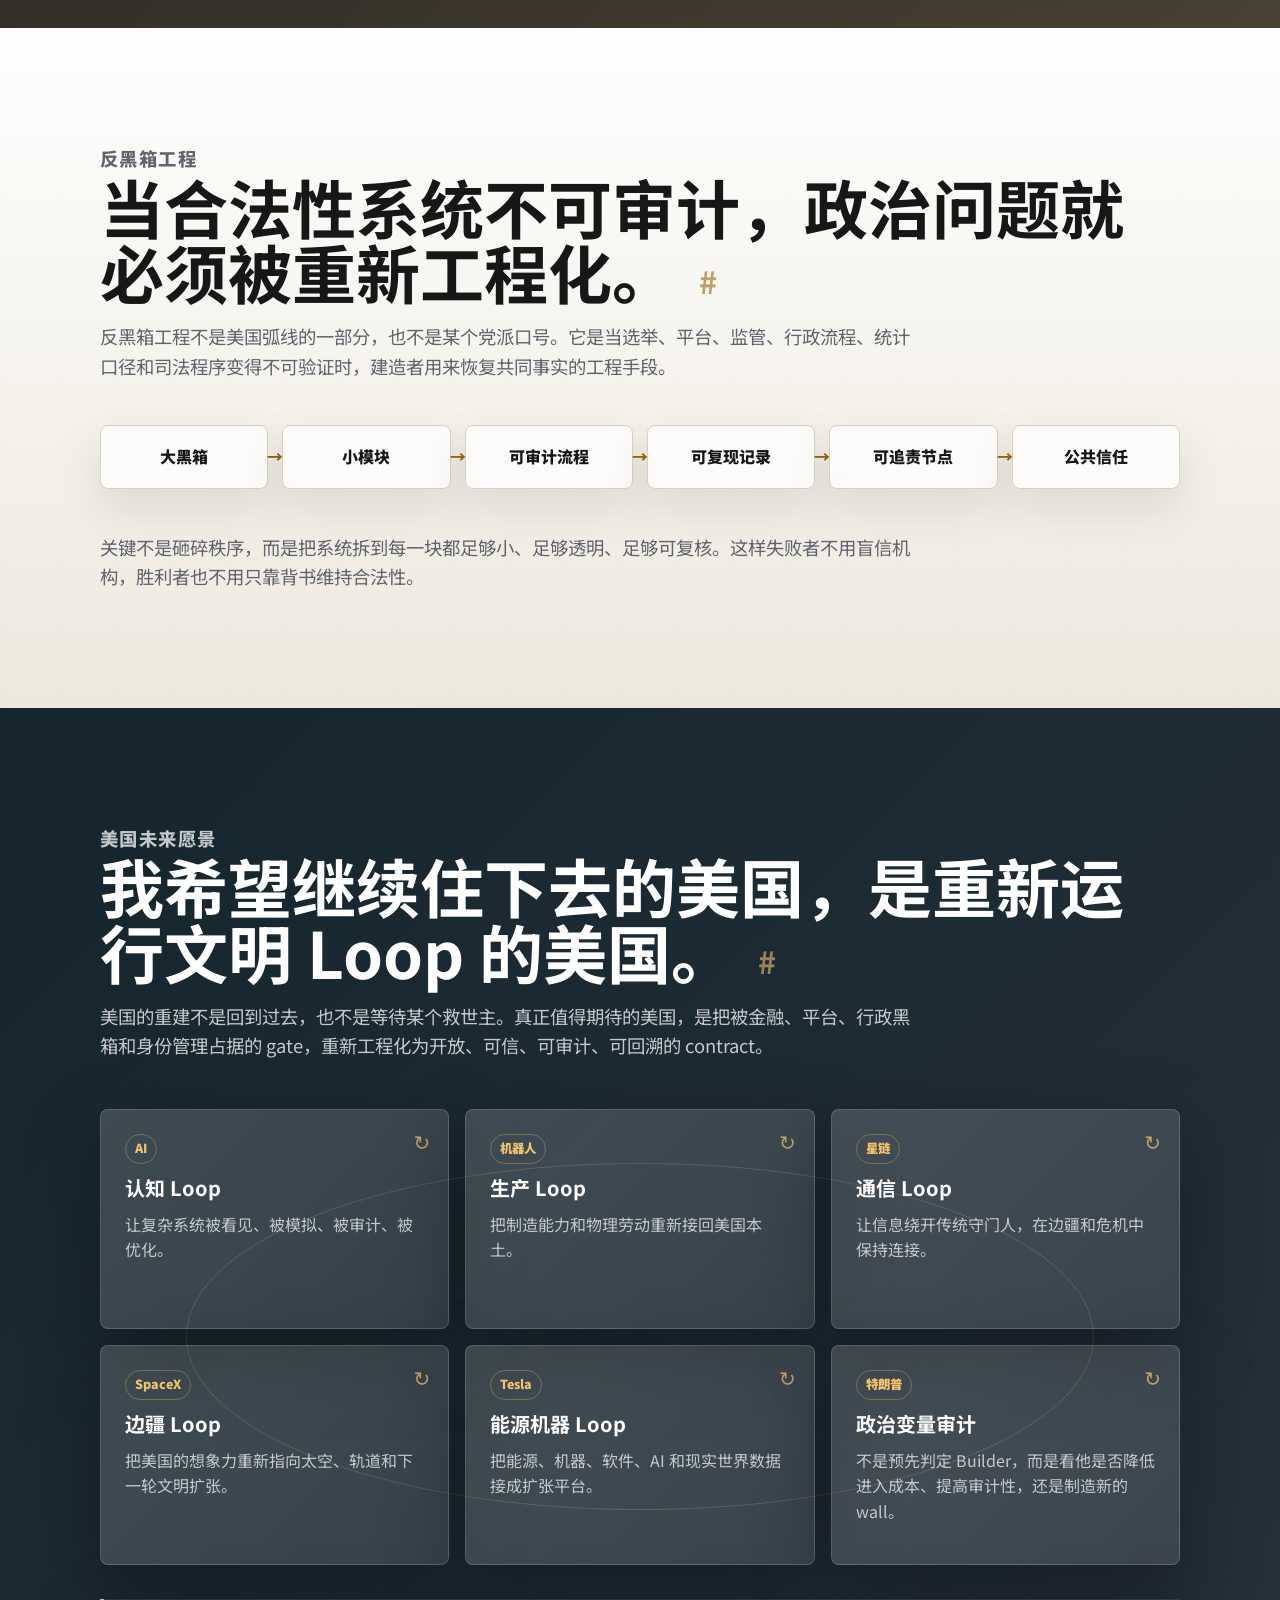
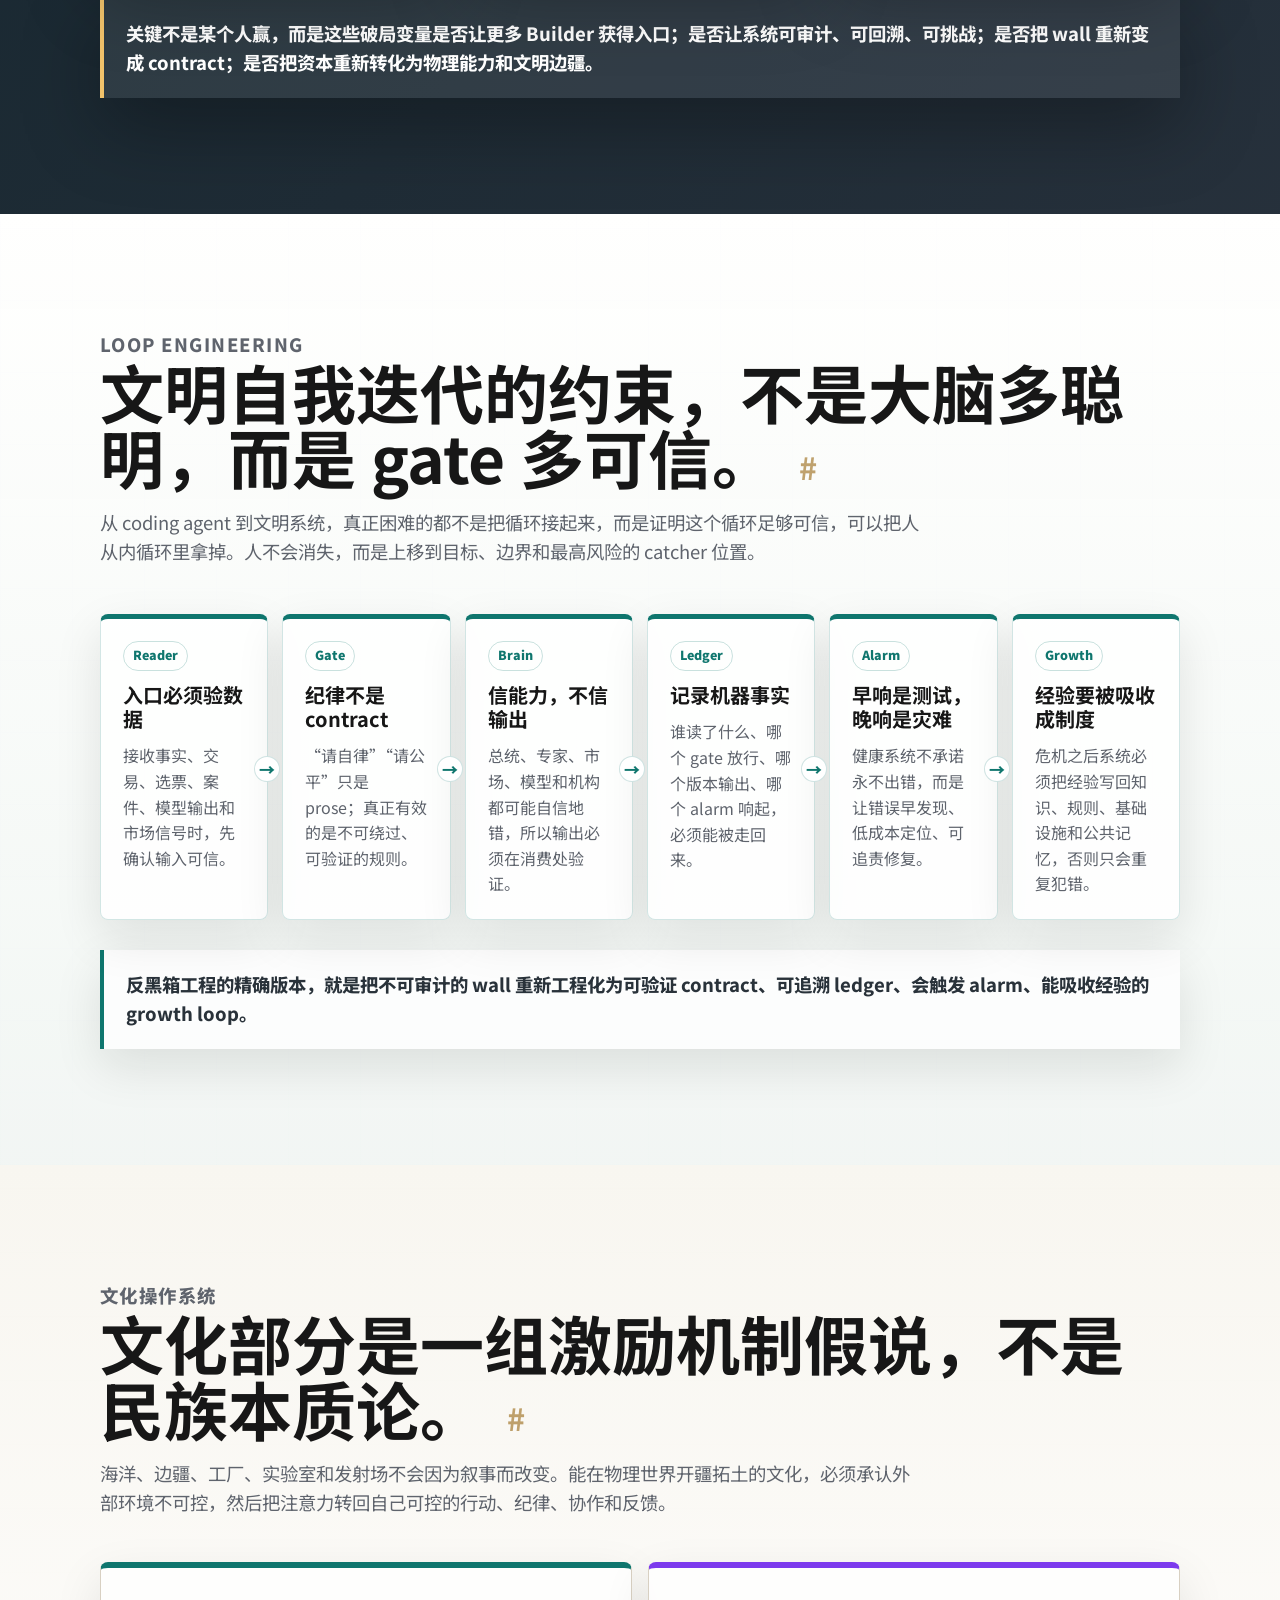
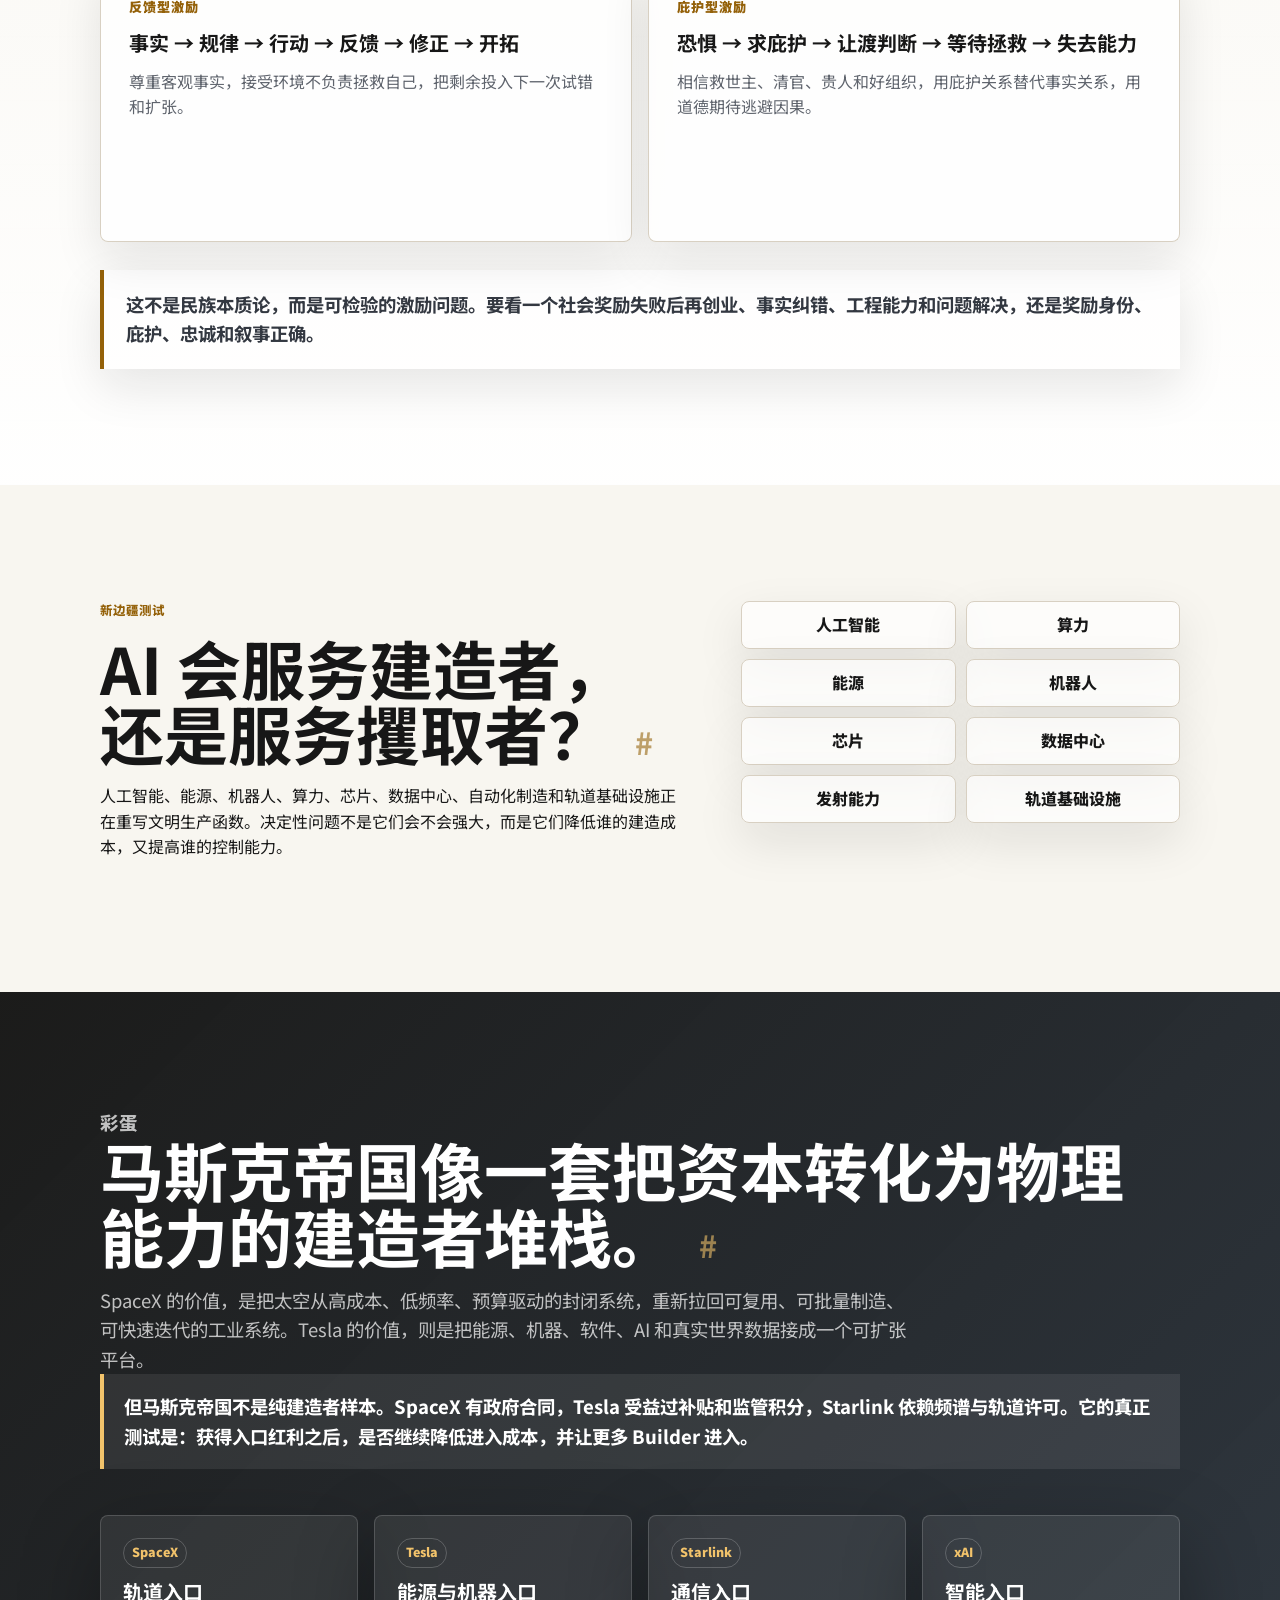
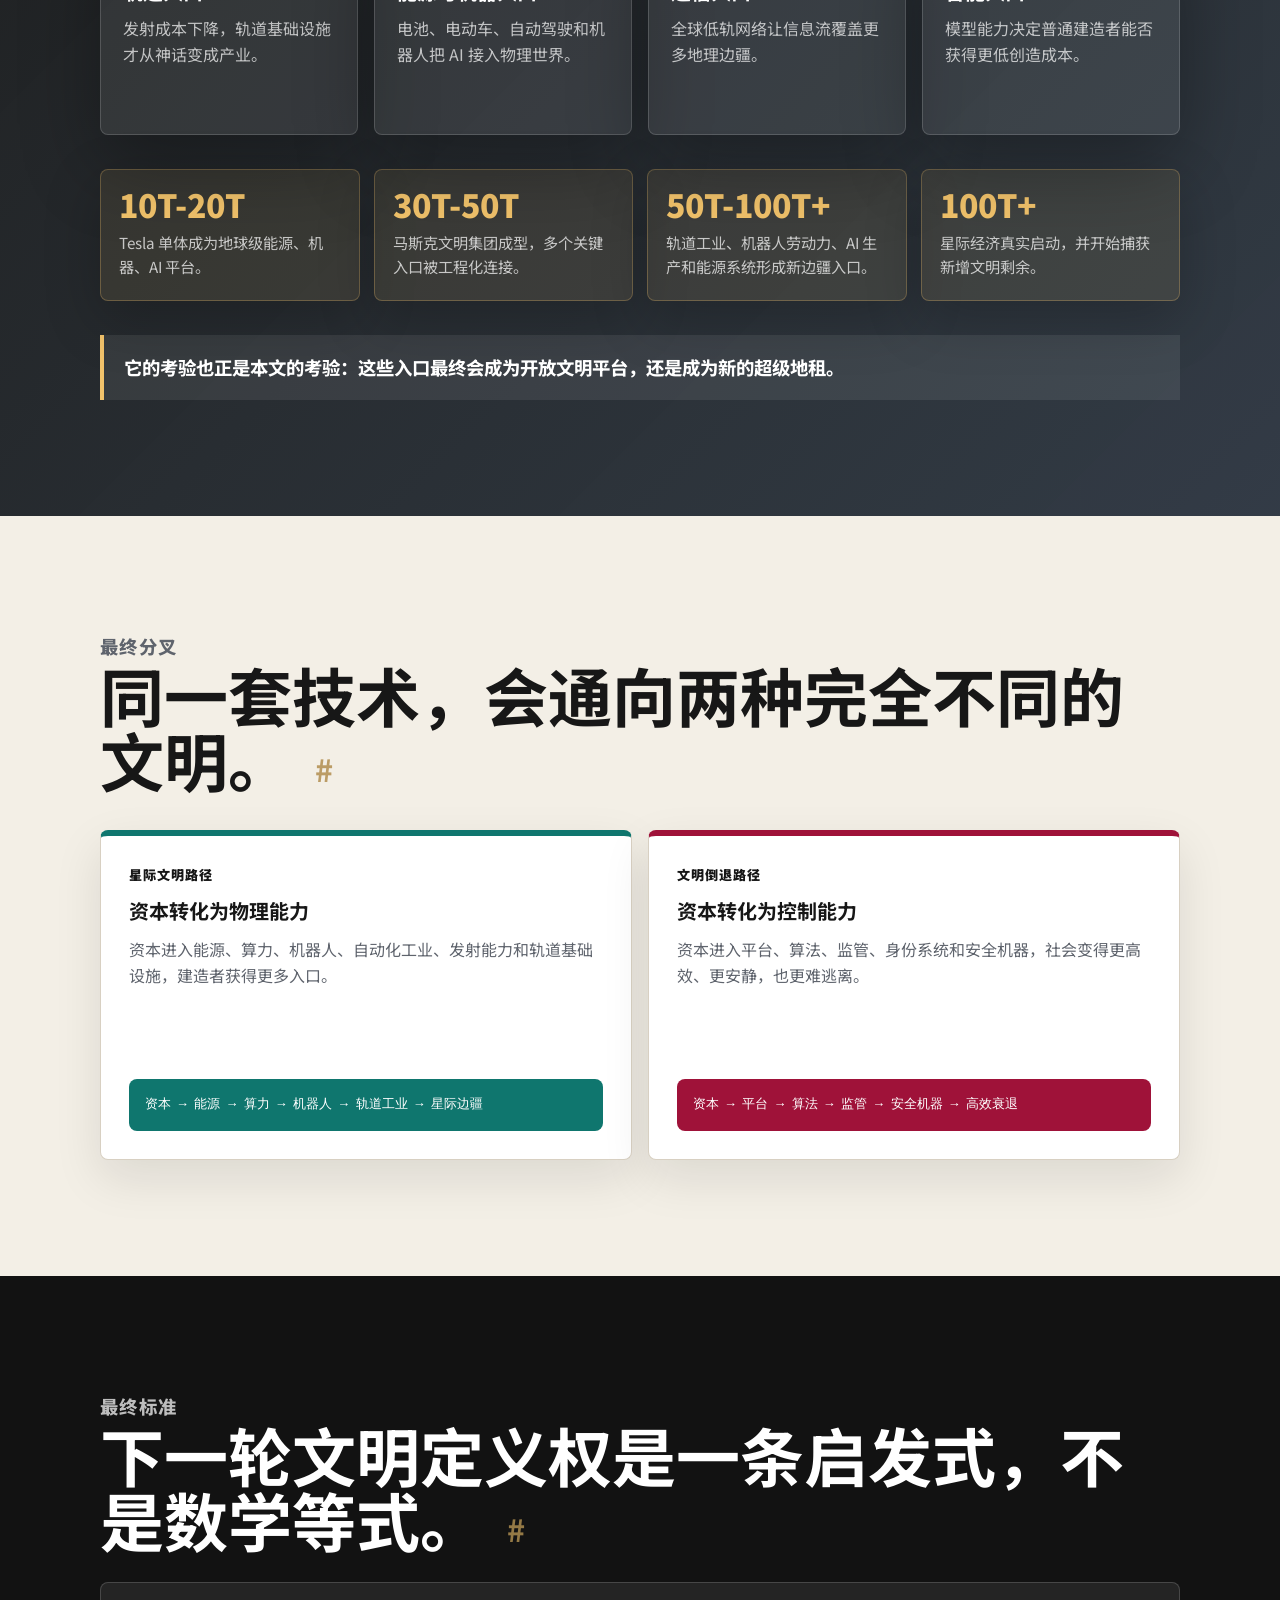
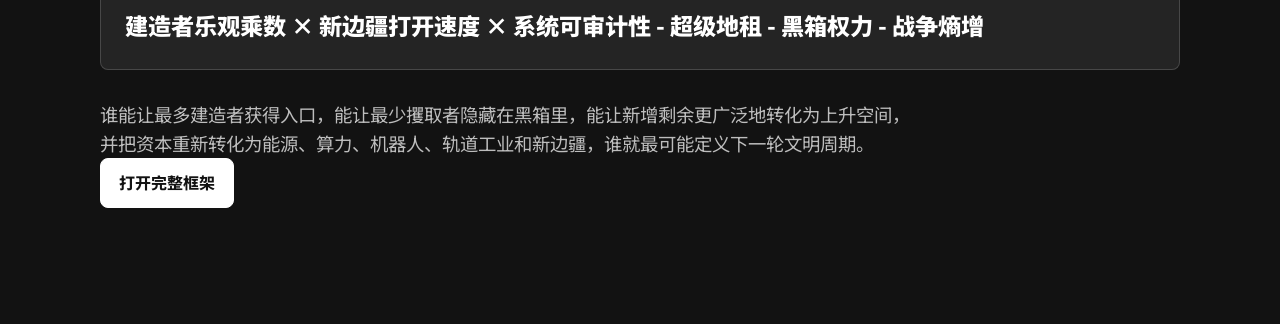
==== commit 5b7a53b0: "Add section anchor links" ====
--- a/articles/builder-taker-civilizational-dynamics.html
+++ b/articles/builder-taker-civilizational-dynamics.html
@@ -63,7 +63,7 @@
       <section class="band" id="question">
         <div class="section-inner">
           <p class="section-kicker">总问题</p>
-          <h2>谁创造新增能力，谁捕获文明剩余？</h2>
+          <h2>谁创造新增能力，谁捕获文明剩余？ <a class="anchor-link" href="#question" aria-label="复制总问题链接">#</a></h2>
           <p>
             这套框架不从阵营出发，而从文明动力出发。一个社会真正要问的不是谁更会使用正义语言，而是谁打开了新边疆，谁控制了入口，谁把剩余变成地租，谁又把黑箱拆成可审计系统。
           </p>
@@ -73,7 +73,7 @@
       <section class="guardrail-band" id="guardrails">
         <div class="section-inner">
           <p class="section-kicker">理论护栏</p>
-          <h2>Builder 和 Taker 不是两个族群，而是会漂移的角色。</h2>
+          <h2>Builder 和 Taker 不是两个族群，而是会漂移的角色。 <a class="anchor-link" href="#guardrails" aria-label="复制理论护栏链接">#</a></h2>
           <p>
             这套框架不是把所有守门都当作寄生。金融、监管、平台、大学、法院和标准都可能创造协调价值。问题是一个 gate 最终扩大了总剩余，还是把入口固化成少数人的 wall。
           </p>
@@ -110,7 +110,7 @@
       <section class="logic-band" id="chain">
         <div class="section-inner">
           <p class="section-kicker">逻辑链</p>
-          <h2>结论不是跳出来的，而是一层一层被推出的。</h2>
+          <h2>结论不是跳出来的，而是一层一层被推出的。 <a class="anchor-link" href="#chain" aria-label="复制逻辑链链接">#</a></h2>
           <div class="logic-stack" aria-label="文明动力学逻辑链">
             <article class="logic-step">
               <span class="step-index">01</span>
@@ -164,11 +164,11 @@
         </div>
       </section>
 
-      <section class="split">
+      <section class="split" id="cycle">
         <div class="section-inner two-column">
           <div>
             <p class="section-kicker">文明周期</p>
-            <h2>每一个新边疆都会产生建造者，也会产生未来的守门人。</h2>
+            <h2>每一个新边疆都会产生建造者，也会产生未来的守门人。 <a class="anchor-link" href="#cycle" aria-label="复制文明周期链接">#</a></h2>
             <p>
               建造者把混乱转化为能力。但成功的建造者会积累权力，而权力会吸引地租。文明周期从边疆打开开始，常常以剩余被制度俘获而告一段落。
             </p>
@@ -188,7 +188,7 @@
       <section class="timeline-band" id="capitalism">
         <div class="section-inner">
           <p class="section-kicker">资本主义时间线</p>
-          <h2>资本主义不是终点，而是把未来风险组织起来的历史机器。</h2>
+          <h2>资本主义不是终点，而是把未来风险组织起来的历史机器。 <a class="anchor-link" href="#capitalism" aria-label="复制资本主义时间线链接">#</a></h2>
           <p>
             从文艺复兴到启蒙、宪政、产权、拿骚章程、股份公司和工业革命，现代资本主义的核心是把旧世界锁在土地、血统和特许权里的财富，转化为契约、风险、信用、技术和市场。
           </p>
@@ -264,7 +264,7 @@
       <section class="band muted" id="america">
         <div class="section-inner">
           <p class="section-kicker">美国问题</p>
-          <h2>美国的矛盾，是最强建造者入口和最强攫取者系统同时存在。</h2>
+          <h2>美国的矛盾，是最强建造者入口和最强攫取者系统同时存在。 <a class="anchor-link" href="#america" aria-label="复制美国问题链接">#</a></h2>
           <p>
             美国仍然拥有风险资本、大学、移民、创业、公开争论、技术公司、军工和太空项目。冷战后美国到底是在衰落，还是在数字、能源、AI 和太空边疆继续扩张，不能靠叙事预设，必须用进入成本、分配、地租和审计性曲线来检验。
           </p>
@@ -274,7 +274,7 @@
       <section class="american-key" id="american-key">
         <div class="section-inner">
           <p class="section-kicker">美国文明密码</p>
-          <h2>美国不是古老文明本体，而是一套不断让外来者重新成为 Builder 的筛选机制。</h2>
+          <h2>美国不是古老文明本体，而是一套不断让外来者重新成为 Builder 的筛选机制。 <a class="anchor-link" href="#american-key" aria-label="复制美国文明密码链接">#</a></h2>
           <p>
             美国把英国普通法、新教自治、启蒙宪政、私有产权、海洋商业、地方自治、移民筛选、风险资本和大陆级边疆重新打包，形成了一套可以持续重启的文明操作系统。
           </p>
@@ -319,7 +319,7 @@
       <section class="anti-blackbox" id="blackbox">
         <div class="section-inner">
           <p class="section-kicker">反黑箱工程</p>
-          <h2>当合法性系统不可审计，政治问题就必须被重新工程化。</h2>
+          <h2>当合法性系统不可审计，政治问题就必须被重新工程化。 <a class="anchor-link" href="#blackbox" aria-label="复制反黑箱工程链接">#</a></h2>
           <p>
             反黑箱工程不是美国弧线的一部分，也不是某个党派口号。它是当选举、平台、监管、行政流程、统计口径和司法程序变得不可验证时，建造者用来恢复共同事实的工程手段。
           </p>
@@ -340,7 +340,7 @@
       <section class="loop-vision" id="vision">
         <div class="section-inner">
           <p class="section-kicker">美国未来愿景</p>
-          <h2>我希望继续住下去的美国，是重新运行文明 Loop 的美国。</h2>
+          <h2>我希望继续住下去的美国，是重新运行文明 Loop 的美国。 <a class="anchor-link" href="#vision" aria-label="复制美国未来愿景链接">#</a></h2>
           <p>
             美国的重建不是回到过去，也不是等待某个救世主。真正值得期待的美国，是把被金融、平台、行政黑箱和身份管理占据的 gate，重新工程化为开放、可信、可审计、可回溯的 contract。
           </p>
@@ -385,7 +385,7 @@
       <section class="loop-engineering" id="loop-engineering">
         <div class="section-inner">
           <p class="section-kicker">Loop Engineering</p>
-          <h2>文明自我迭代的约束，不是大脑多聪明，而是 gate 多可信。</h2>
+          <h2>文明自我迭代的约束，不是大脑多聪明，而是 gate 多可信。 <a class="anchor-link" href="#loop-engineering" aria-label="复制 Loop Engineering 链接">#</a></h2>
           <p>
             从 coding agent 到文明系统，真正困难的都不是把循环接起来，而是证明这个循环足够可信，可以把人从内循环里拿掉。人不会消失，而是上移到目标、边界和最高风险的 catcher 位置。
           </p>
@@ -430,7 +430,7 @@
       <section class="culture-band" id="culture">
         <div class="section-inner">
           <p class="section-kicker">文化操作系统</p>
-          <h2>文化部分是一组激励机制假说，不是民族本质论。</h2>
+          <h2>文化部分是一组激励机制假说，不是民族本质论。 <a class="anchor-link" href="#culture" aria-label="复制文化操作系统链接">#</a></h2>
           <p>
             海洋、边疆、工厂、实验室和发射场不会因为叙事而改变。能在物理世界开疆拓土的文化，必须承认外部环境不可控，然后把注意力转回自己可控的行动、纪律、协作和反馈。
           </p>
@@ -456,7 +456,7 @@
         <div class="section-inner two-column">
           <div>
             <p class="section-kicker">新边疆测试</p>
-            <h2>AI 会服务建造者，还是服务攫取者？</h2>
+            <h2>AI 会服务建造者，还是服务攫取者？ <a class="anchor-link" href="#frontier" aria-label="复制新边疆测试链接">#</a></h2>
             <p>
               人工智能、能源、机器人、算力、芯片、数据中心、自动化制造和轨道基础设施正在重写文明生产函数。决定性问题不是它们会不会强大，而是它们降低谁的建造成本，又提高谁的控制能力。
             </p>
@@ -477,7 +477,7 @@
       <section class="musk-egg" id="musk">
         <div class="section-inner">
           <p class="section-kicker">彩蛋</p>
-          <h2>马斯克帝国像一套把资本转化为物理能力的建造者堆栈。</h2>
+          <h2>马斯克帝国像一套把资本转化为物理能力的建造者堆栈。 <a class="anchor-link" href="#musk" aria-label="复制彩蛋链接">#</a></h2>
           <p>
             SpaceX 的价值，是把太空从高成本、低频率、预算驱动的封闭系统，重新拉回可复用、可批量制造、可快速迭代的工业系统。Tesla 的价值，则是把能源、机器、软件、AI 和真实世界数据接成一个可扩张平台。
           </p>
@@ -533,7 +533,7 @@
       <section class="fork-band" id="fork">
         <div class="section-inner">
           <p class="section-kicker">最终分叉</p>
-          <h2>同一套技术，会通向两种完全不同的文明。</h2>
+          <h2>同一套技术，会通向两种完全不同的文明。 <a class="anchor-link" href="#fork" aria-label="复制最终分叉链接">#</a></h2>
           <div class="branch-grid">
             <article class="branch branch-builder">
               <p class="branch-label">星际文明路径</p>
@@ -551,10 +551,10 @@
         </div>
       </section>
 
-      <section class="formula-band">
+      <section class="formula-band" id="standard">
         <div class="section-inner">
           <p class="section-kicker">最终标准</p>
-          <h2>下一轮文明定义权是一条启发式，不是数学等式。</h2>
+          <h2>下一轮文明定义权是一条启发式，不是数学等式。 <a class="anchor-link" href="#standard" aria-label="复制最终标准链接">#</a></h2>
           <p class="formula">
             建造者乐观乘数 × 新边疆打开速度 × 系统可审计性 - 超级地租 - 黑箱权力 - 战争熵增
           </p>
--- a/styles.css
+++ b/styles.css
@@ -130,6 +130,54 @@
   font-size: clamp(2rem, 5vw, 4rem);
   line-height: 1.02;
   letter-spacing: 0;
+}
+
+.anchor-link {
+  display: inline-flex;
+  align-items: center;
+  justify-content: center;
+  width: 0.86em;
+  height: 0.86em;
+  margin-left: 0.12em;
+  border-radius: 6px;
+  color: var(--gold);
+  font-size: 0.48em;
+  line-height: 1;
+  text-decoration: none;
+  vertical-align: middle;
+  opacity: 0.58;
+  transition: opacity 160ms ease, transform 160ms ease, background 160ms ease, color 160ms ease;
+}
+
+.anchor-link:hover,
+.anchor-link:focus-visible {
+  background: rgba(183, 121, 31, 0.12);
+  color: var(--gold);
+  opacity: 1;
+  outline: none;
+  transform: translateY(-1px);
+}
+
+.logic-band .anchor-link,
+.american-key .anchor-link,
+.loop-vision .anchor-link,
+.musk-egg .anchor-link,
+.formula-band .anchor-link {
+  color: #f2c36b;
+}
+
+.logic-band .anchor-link:hover,
+.logic-band .anchor-link:focus-visible,
+.american-key .anchor-link:hover,
+.american-key .anchor-link:focus-visible,
+.loop-vision .anchor-link:hover,
+.loop-vision .anchor-link:focus-visible,
+.musk-egg .anchor-link:hover,
+.musk-egg .anchor-link:focus-visible,
+.formula-band .anchor-link:hover,
+.formula-band .anchor-link:focus-visible {
+  background: rgba(242, 195, 107, 0.16);
+  color: #f2c36b;
 }
 
 h3 {
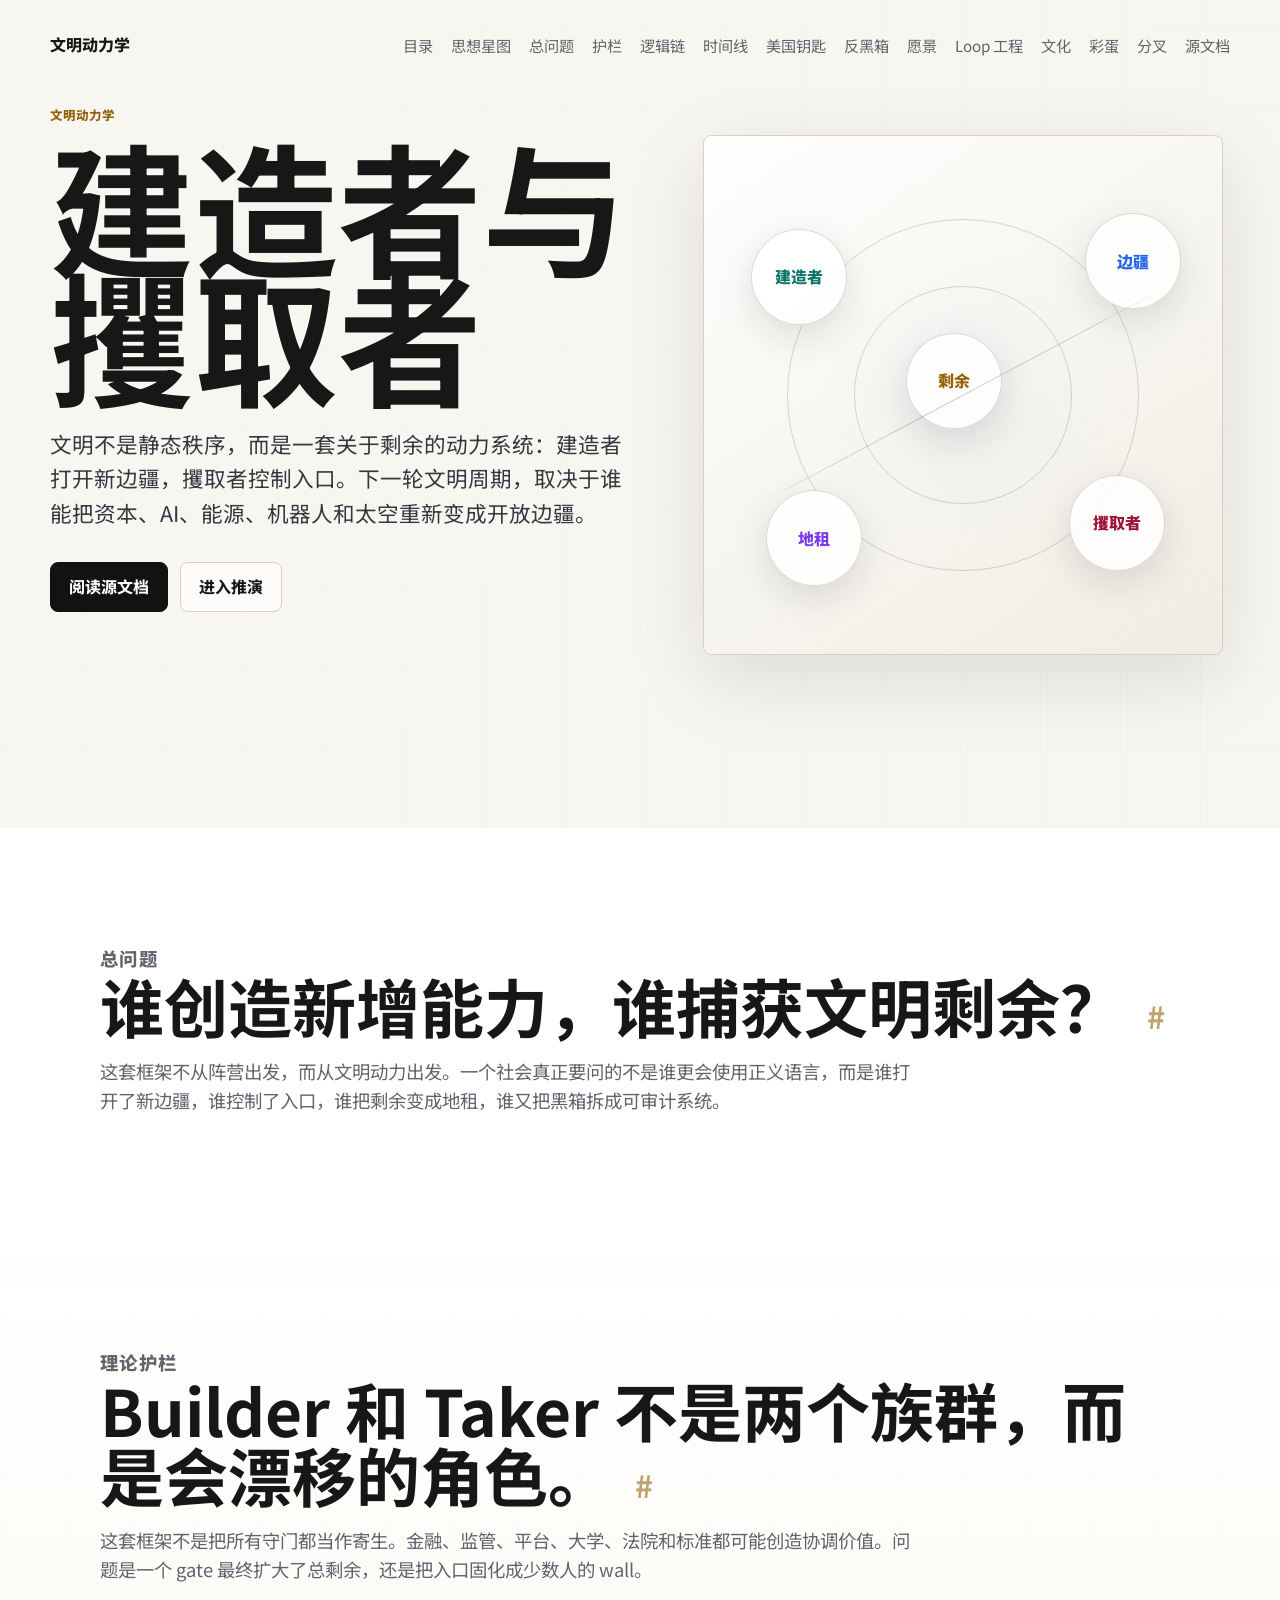
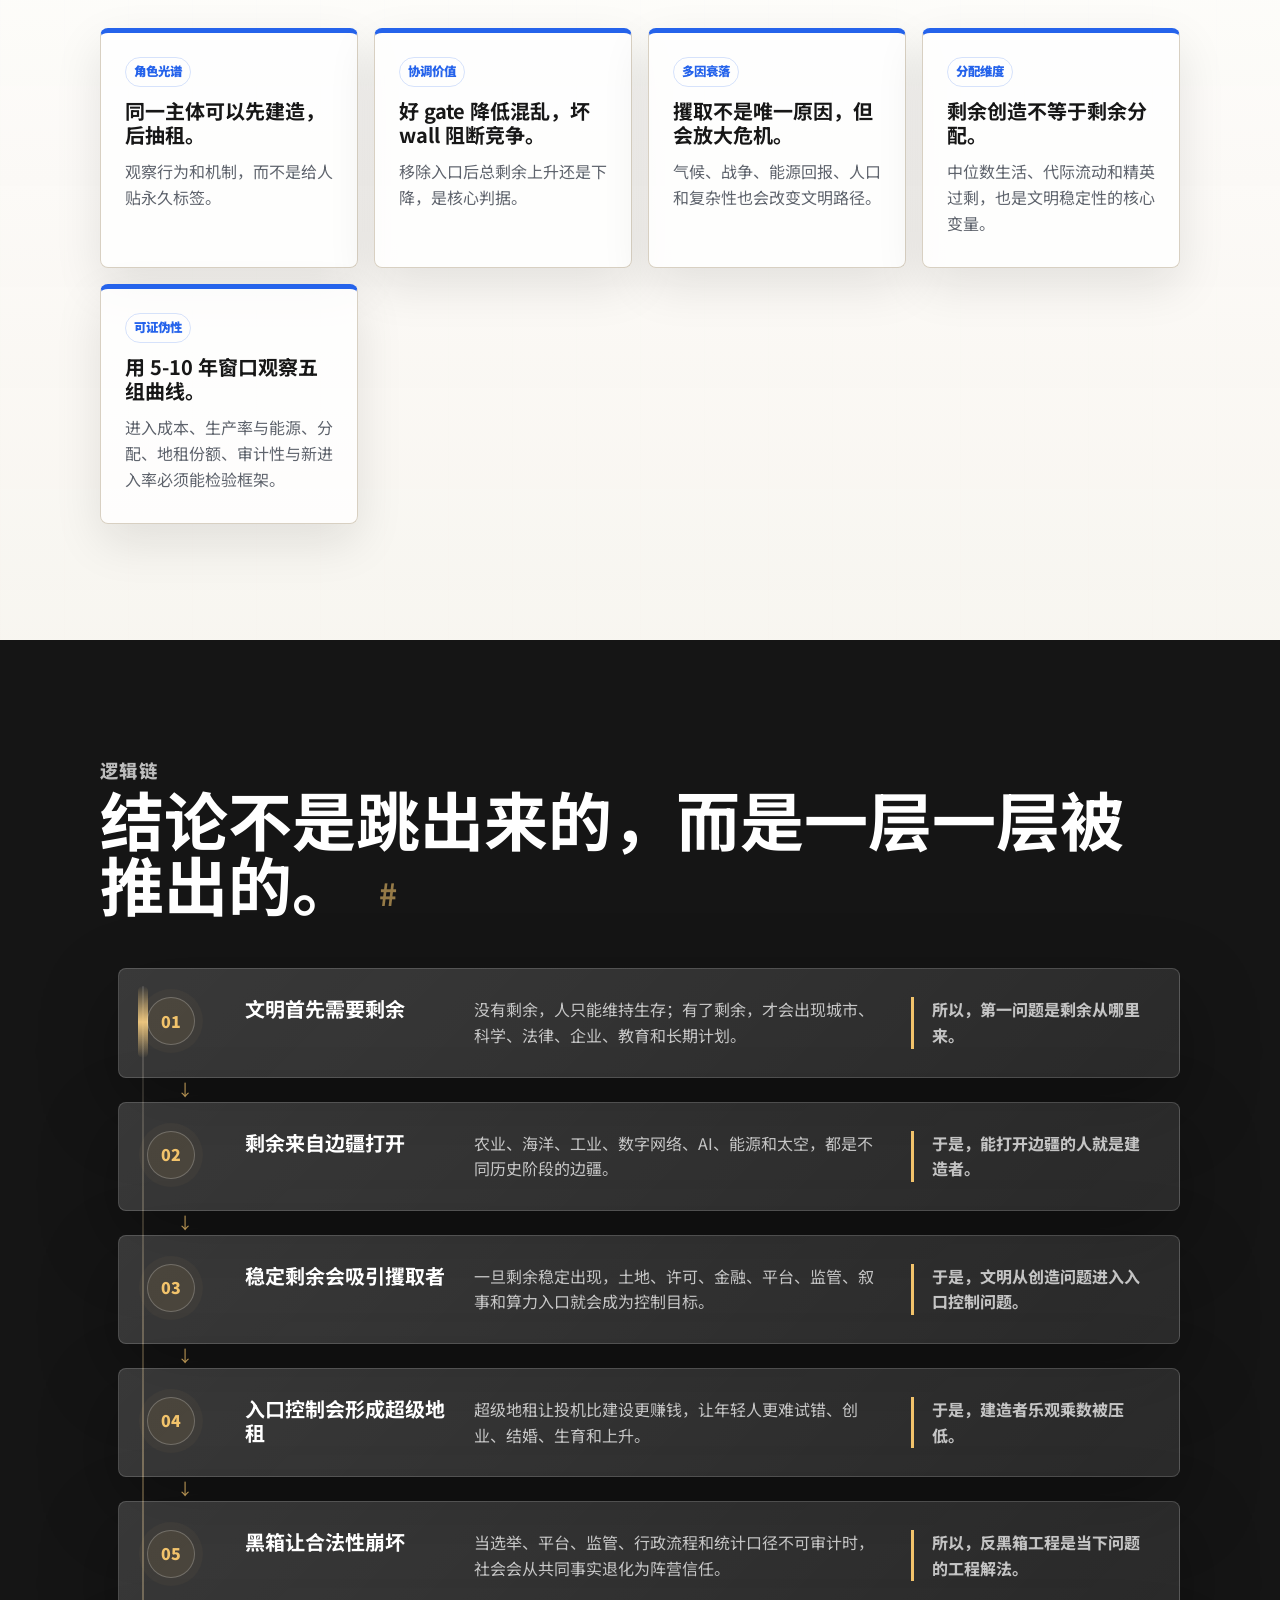
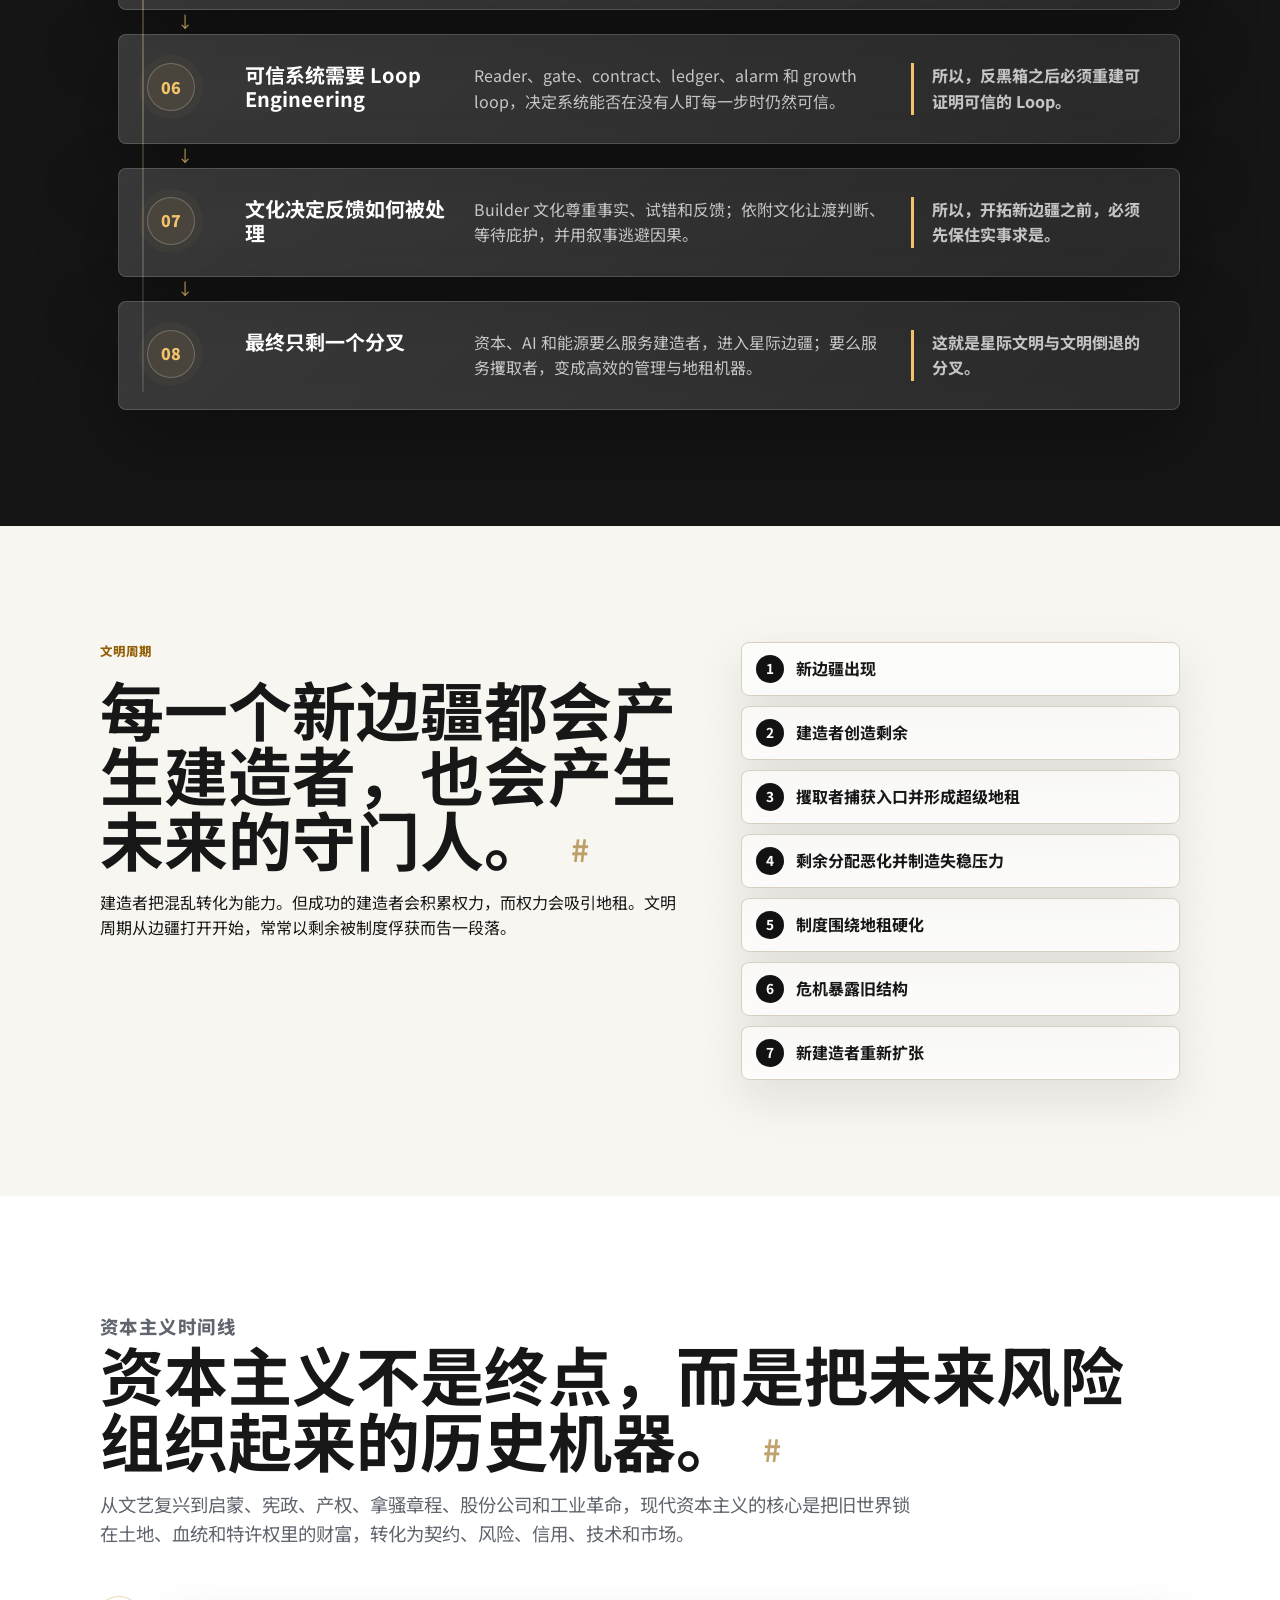
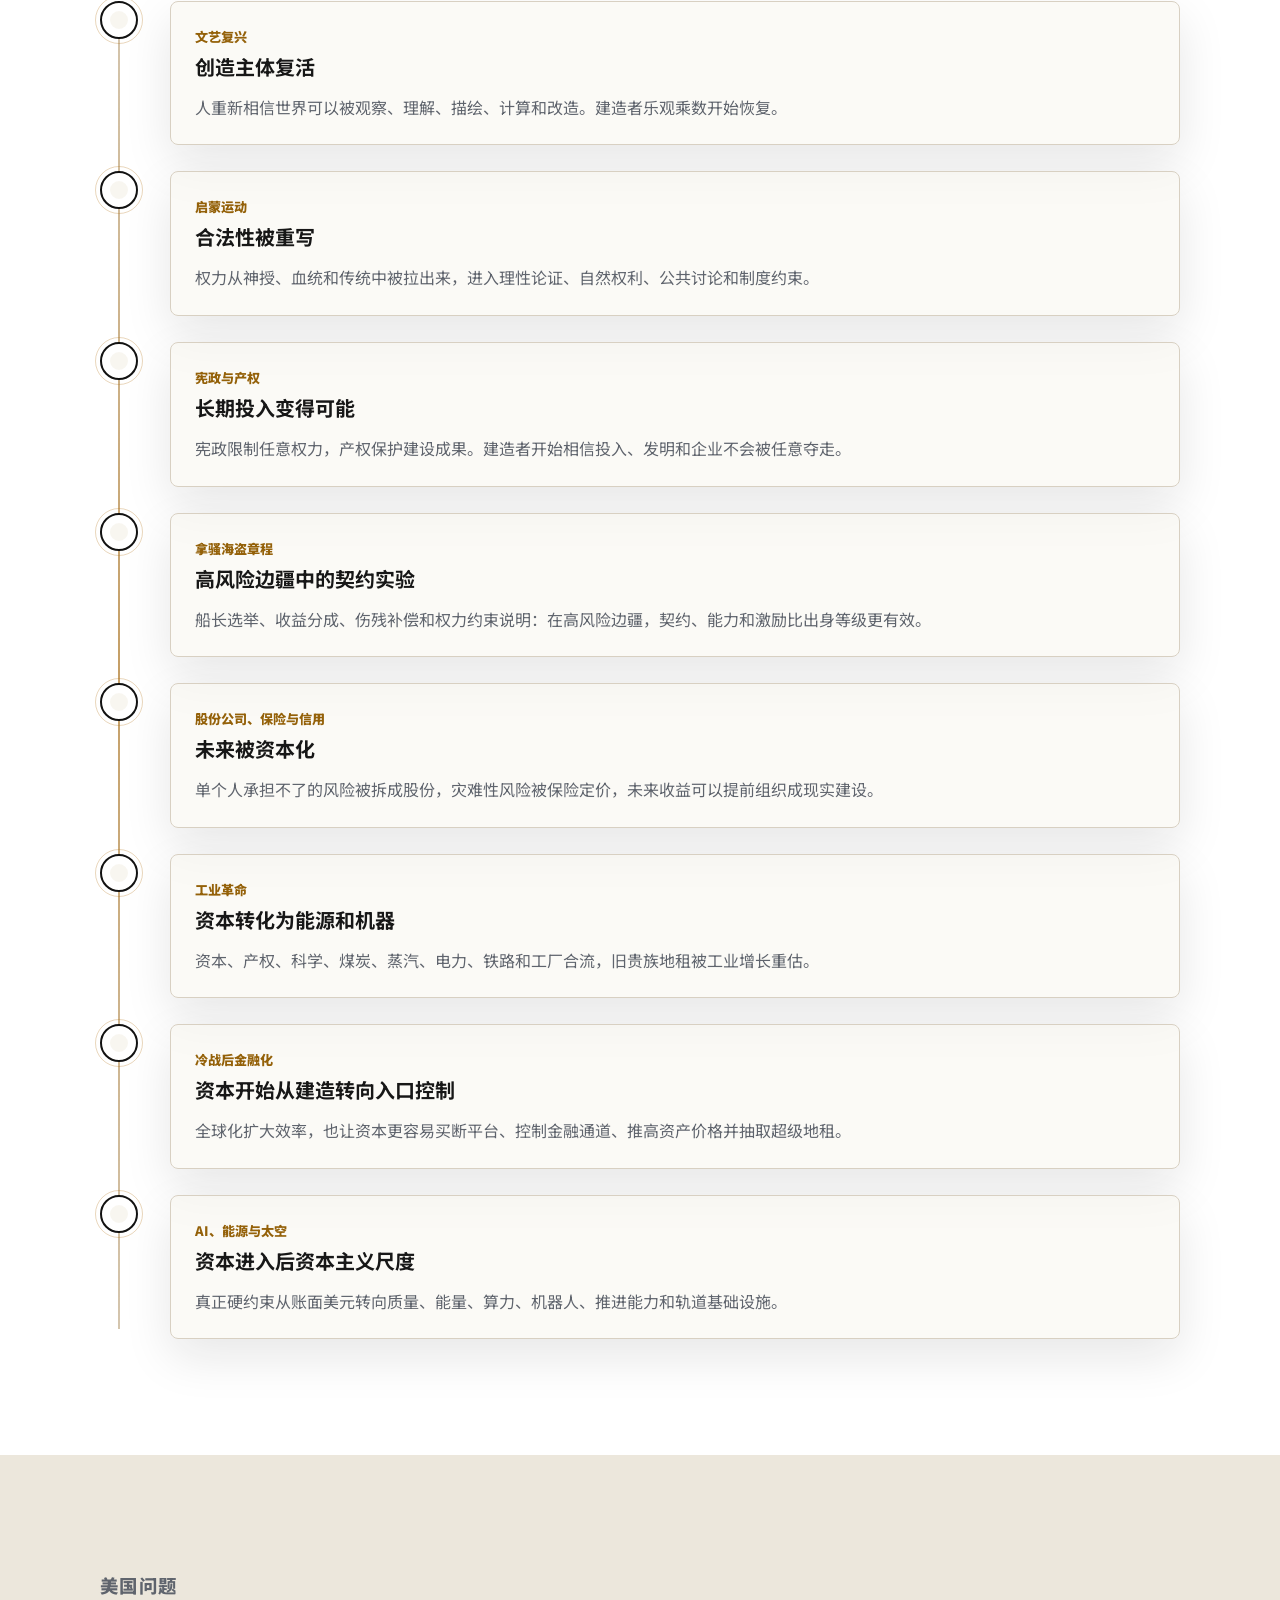
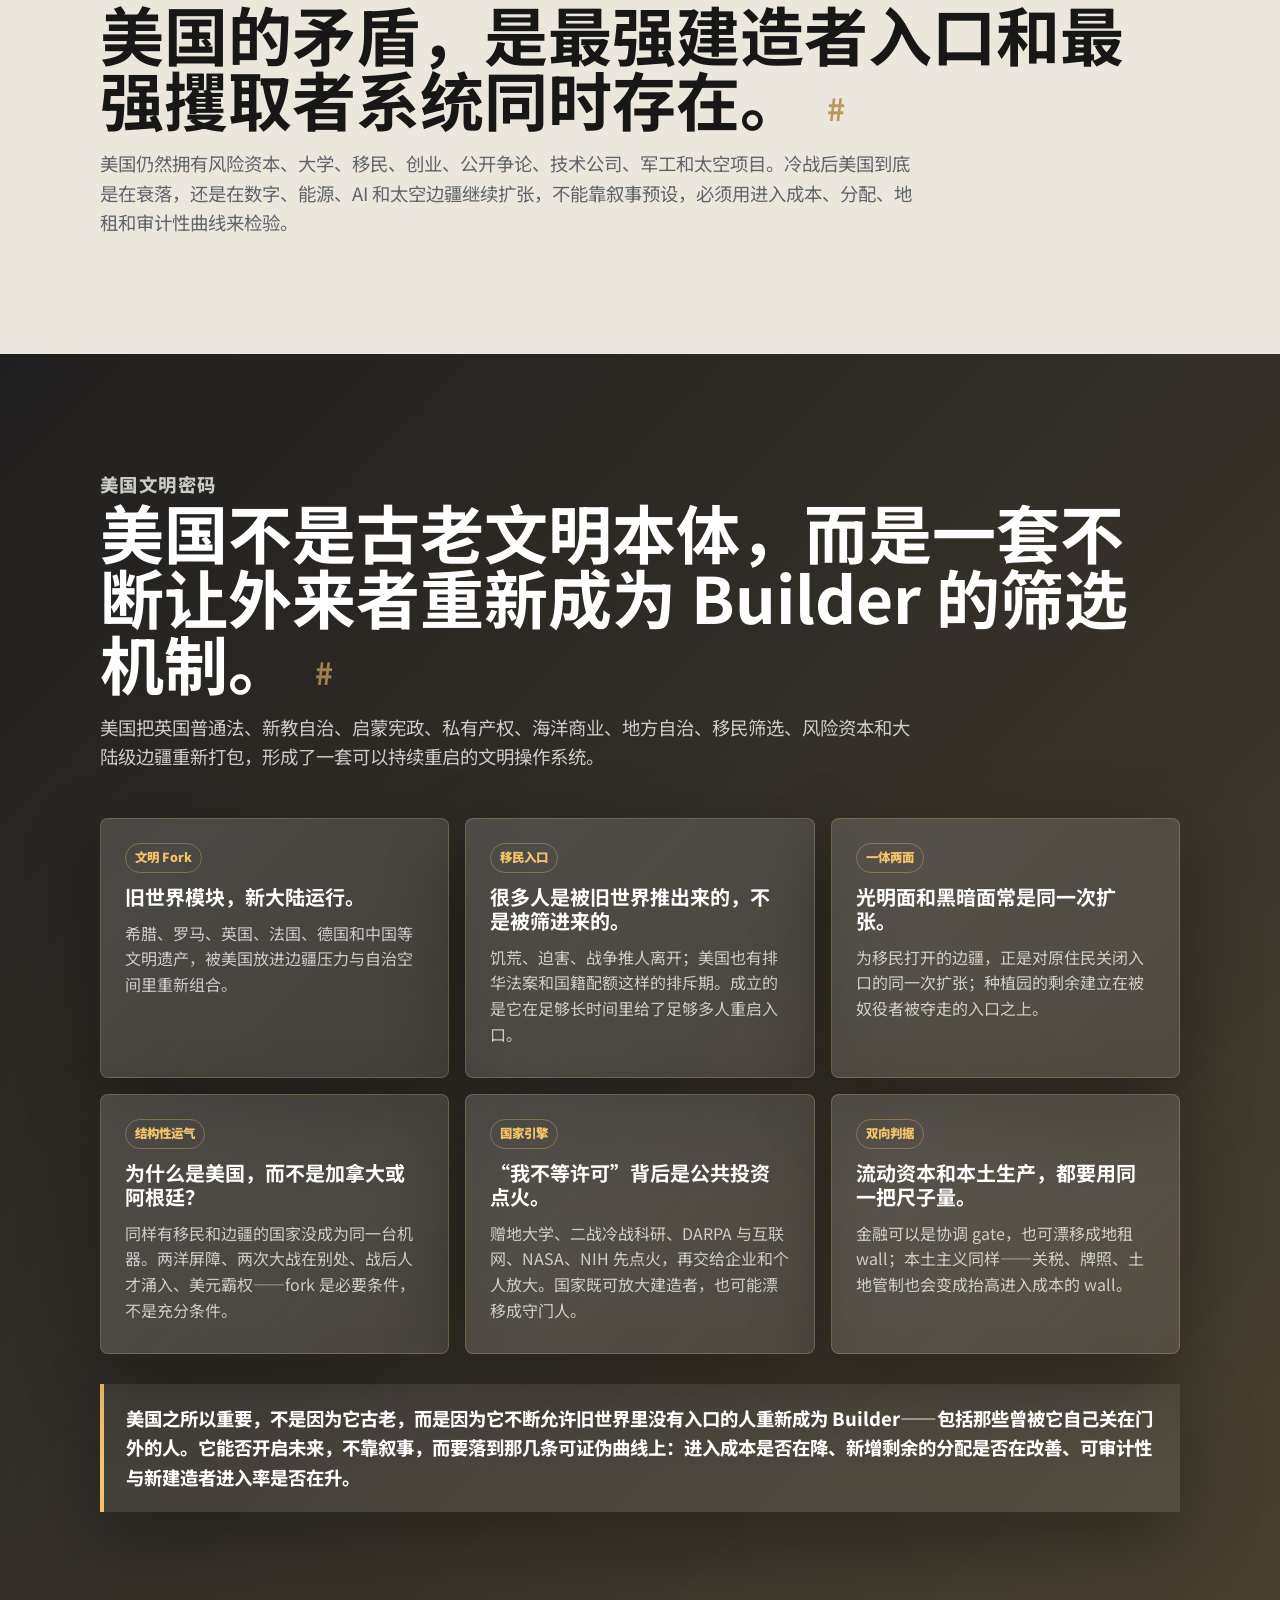
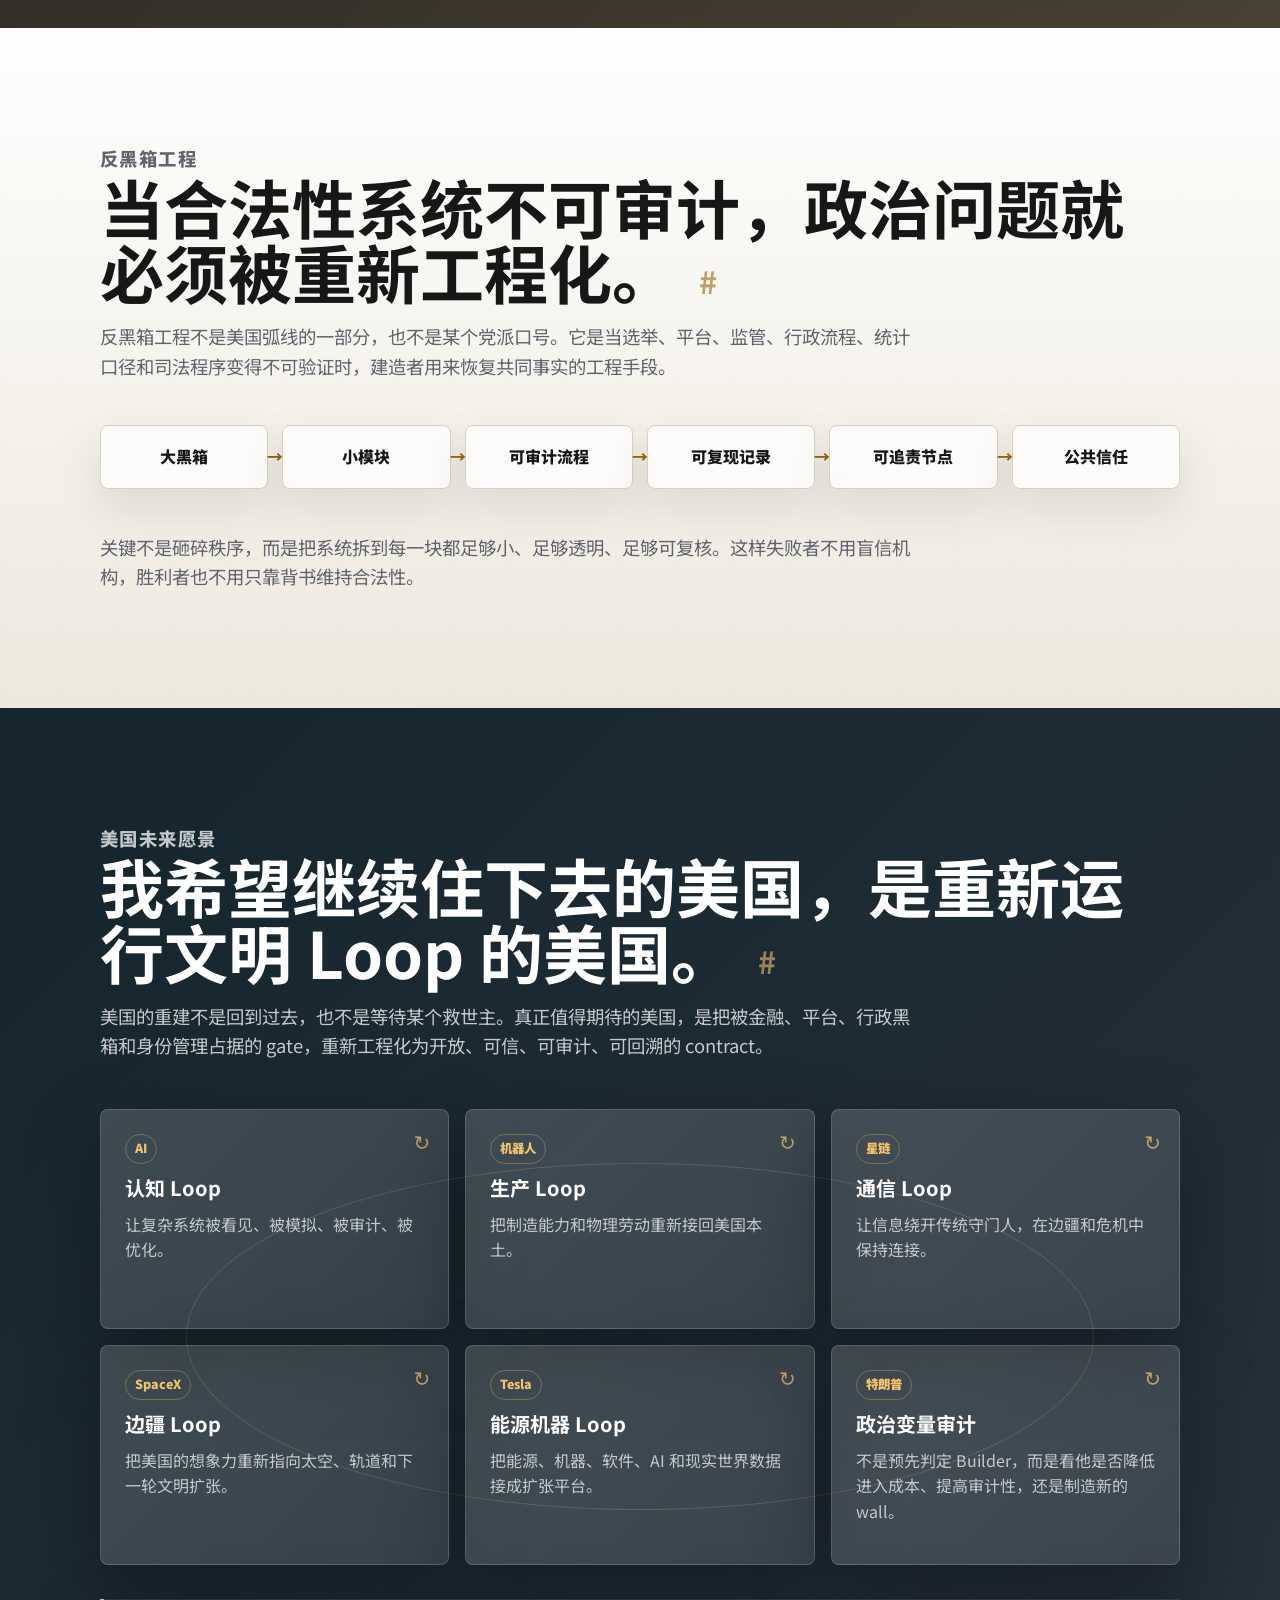
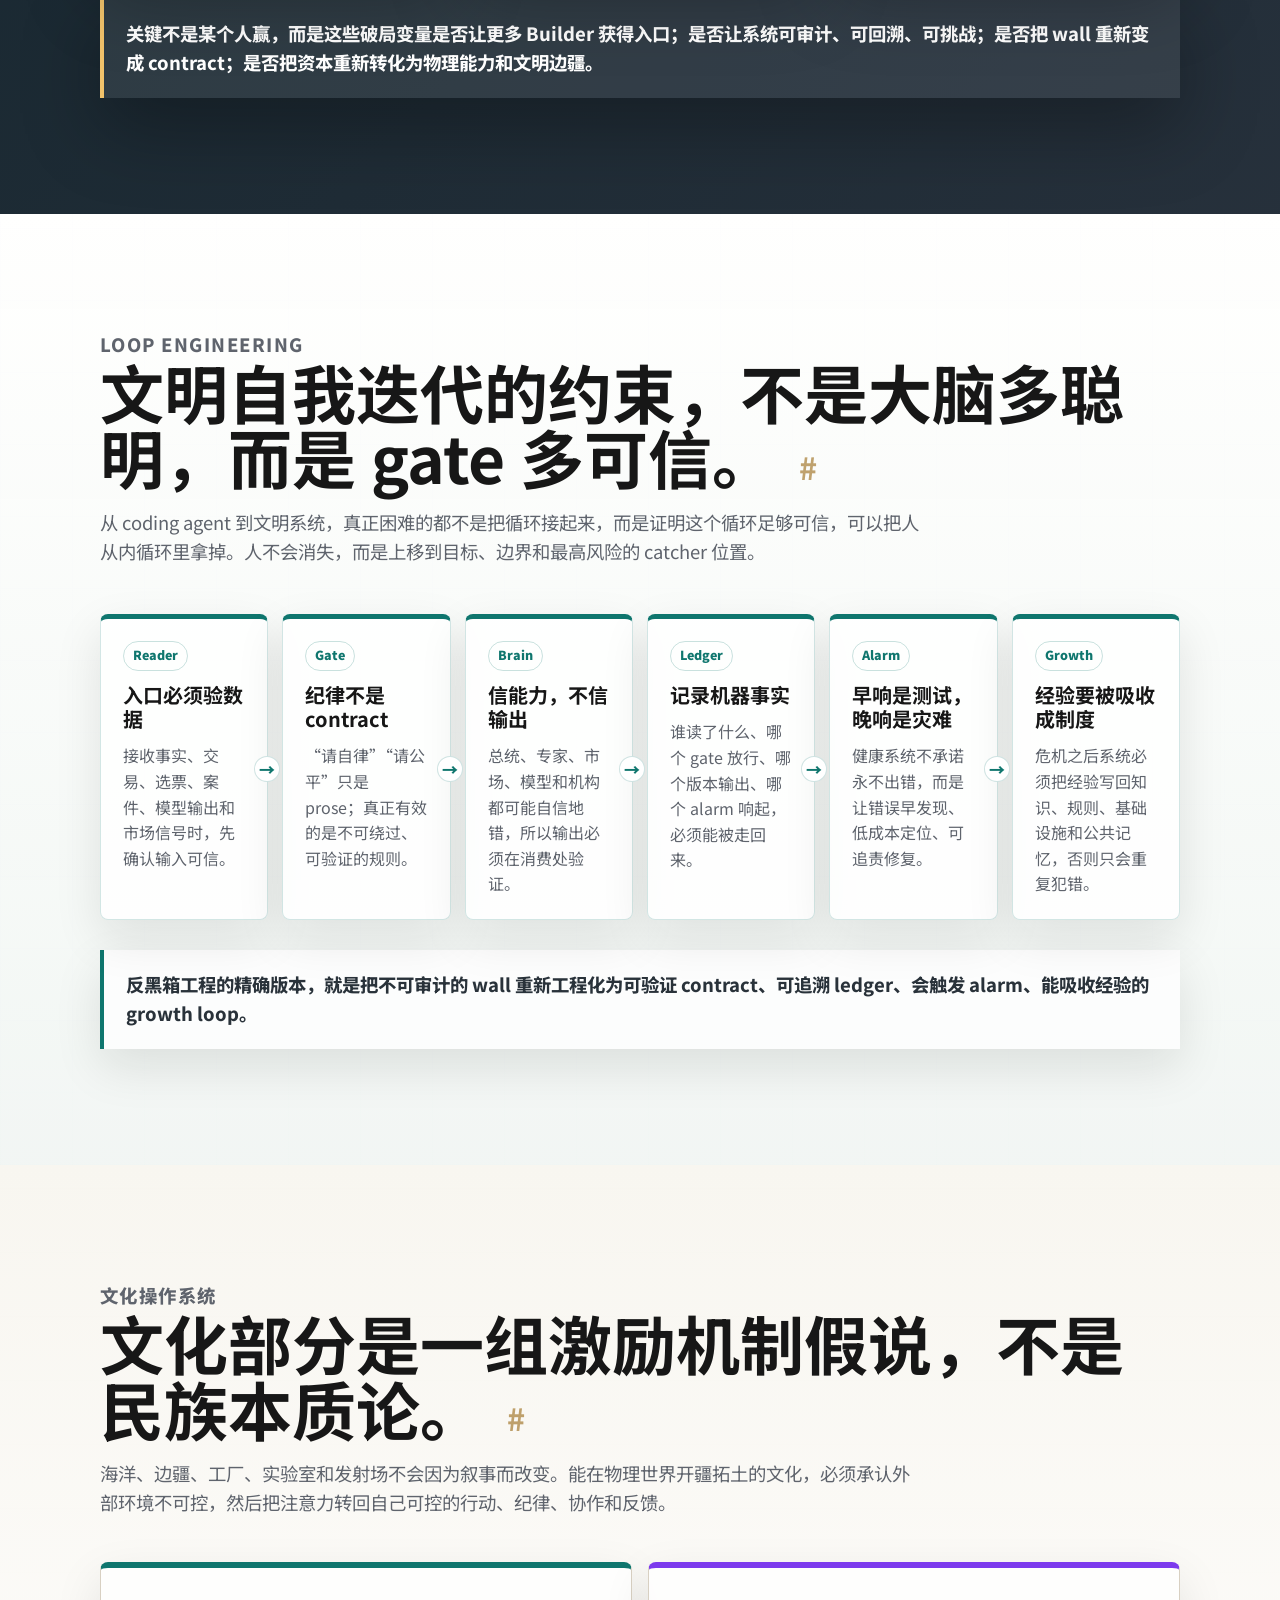
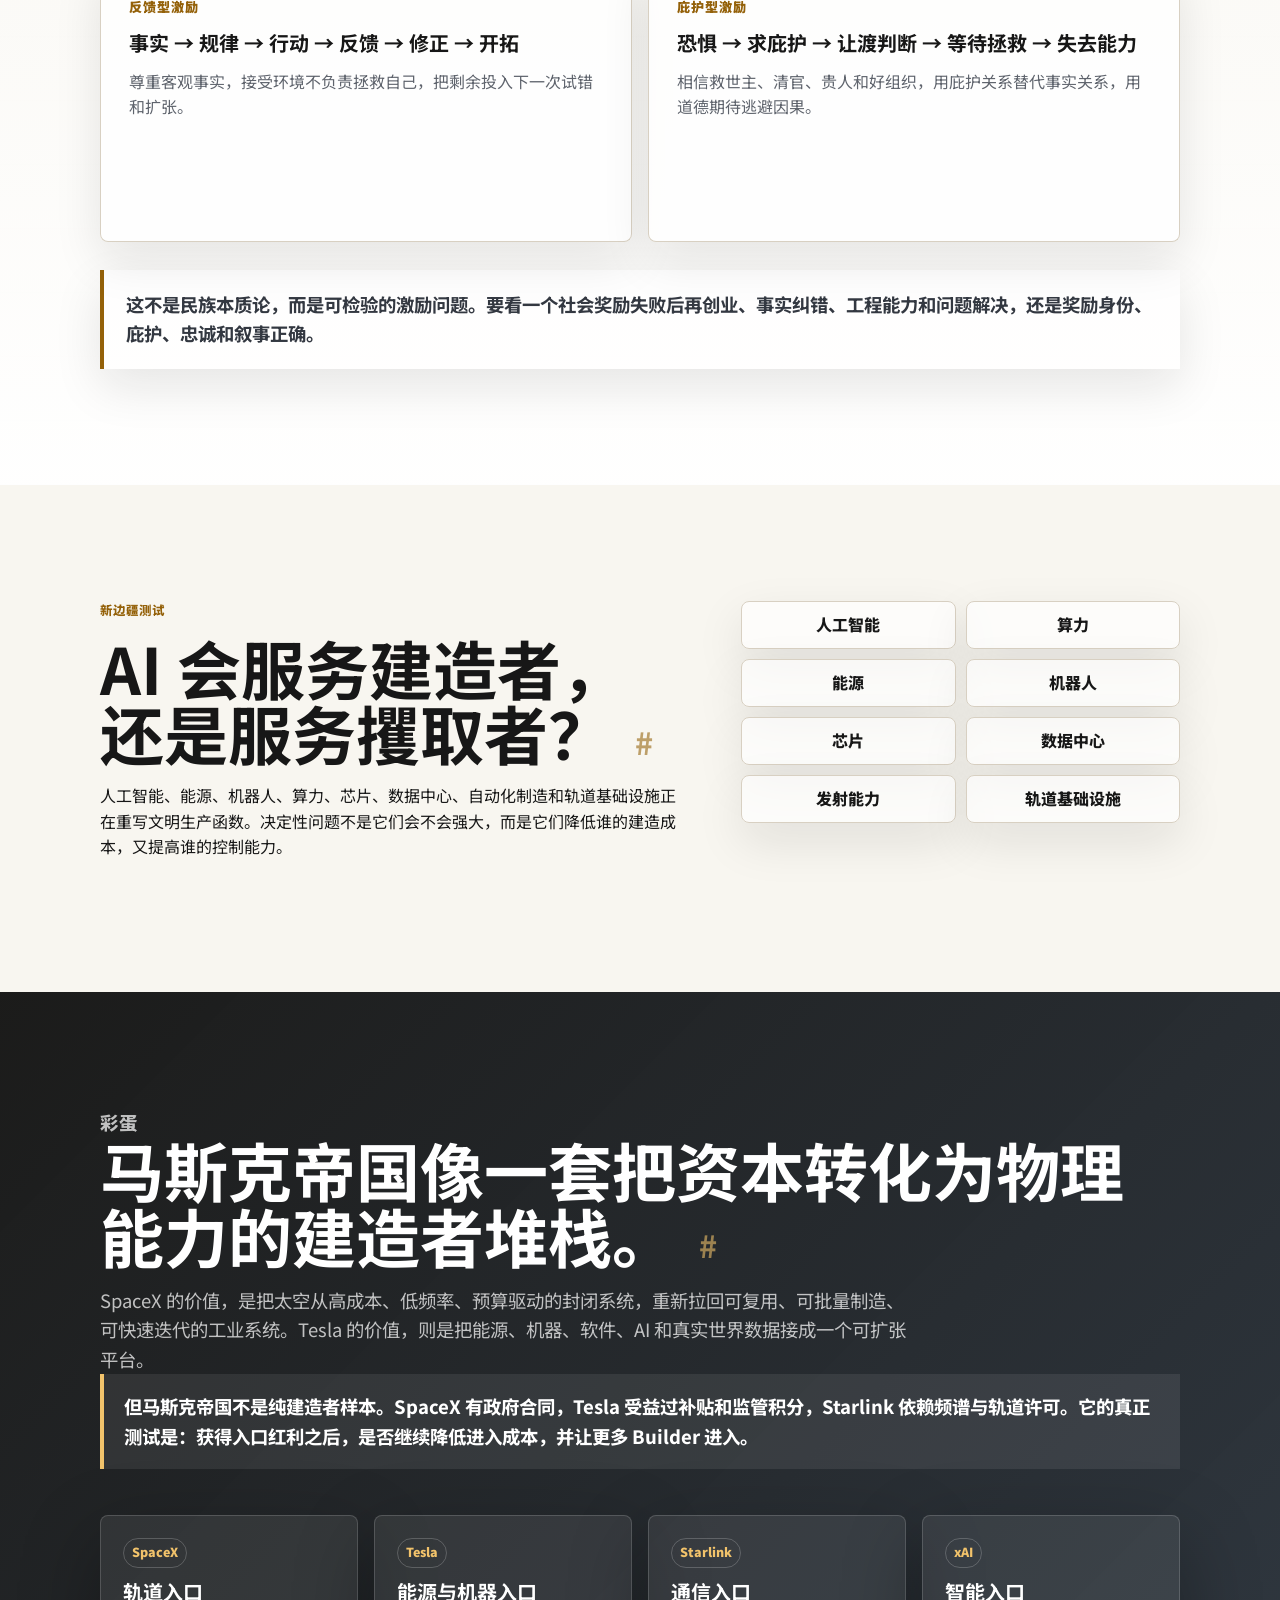
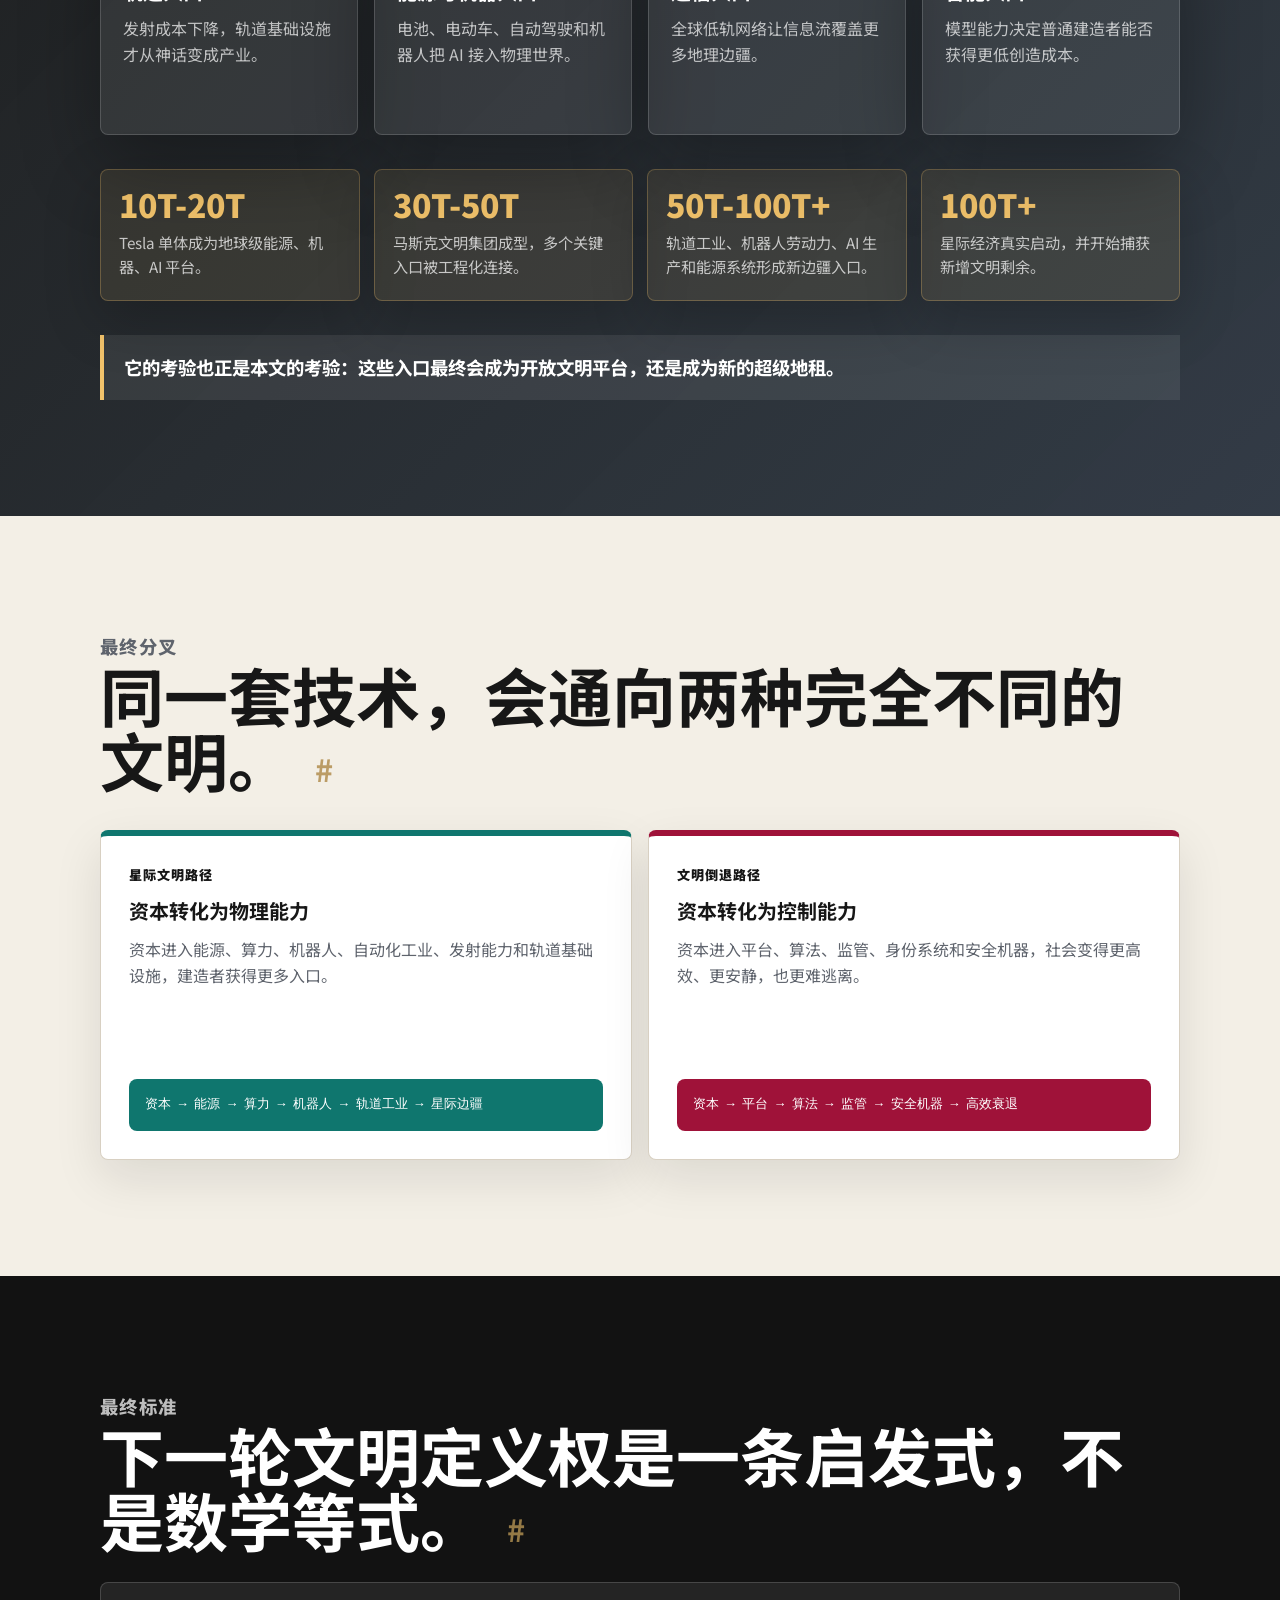
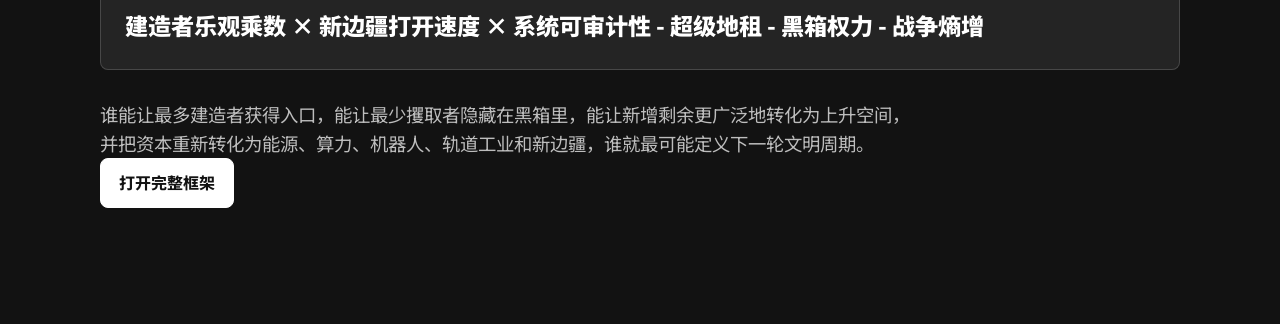
==== commit 5e106807: "Add interactive thought starmap" ====
--- a/articles/builder-taker-civilizational-dynamics.html
+++ b/articles/builder-taker-civilizational-dynamics.html
@@ -16,6 +16,7 @@
         <a class="brand" href="../index.html">文明动力学</a>
         <div class="navlinks">
           <a href="../index.html#archive">目录</a>
+          <a href="thought-starmap.html">思想星图</a>
           <a href="#question">总问题</a>
           <a href="#guardrails">护栏</a>
           <a href="#chain">逻辑链</a>
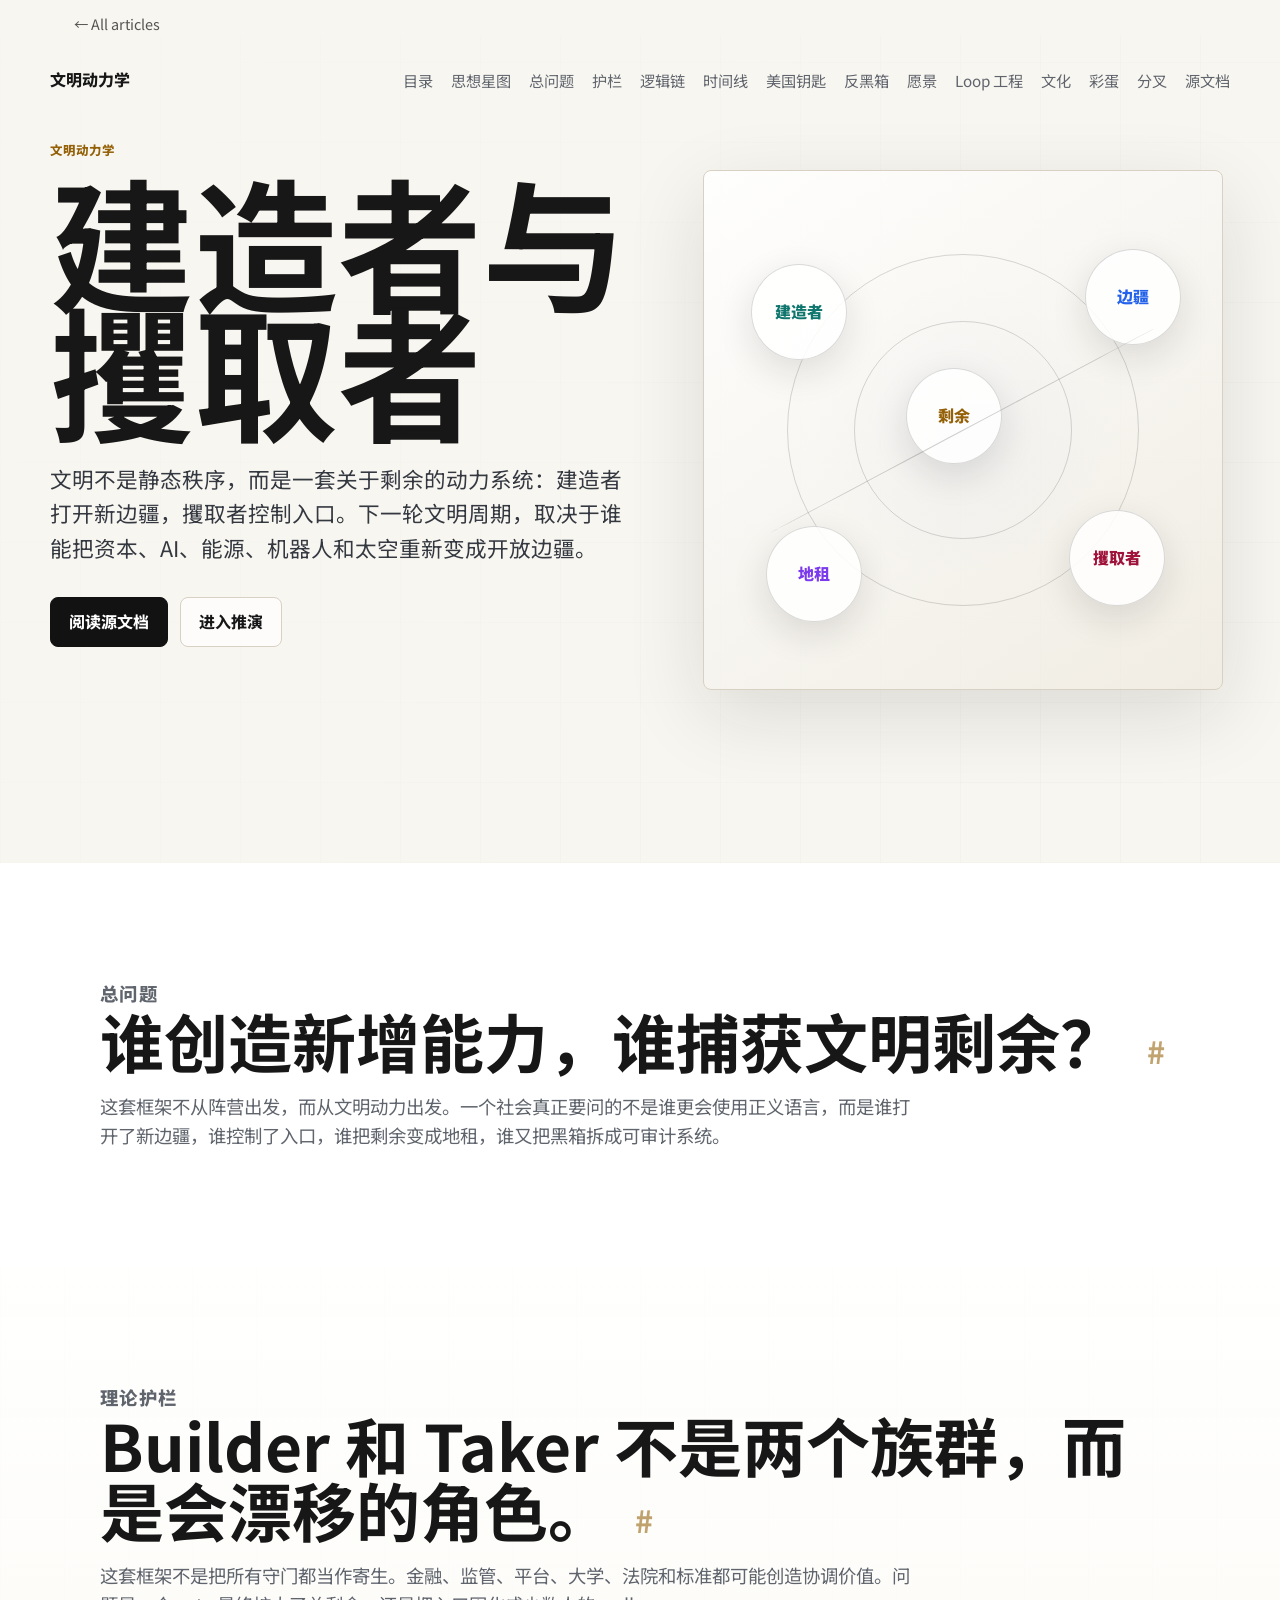
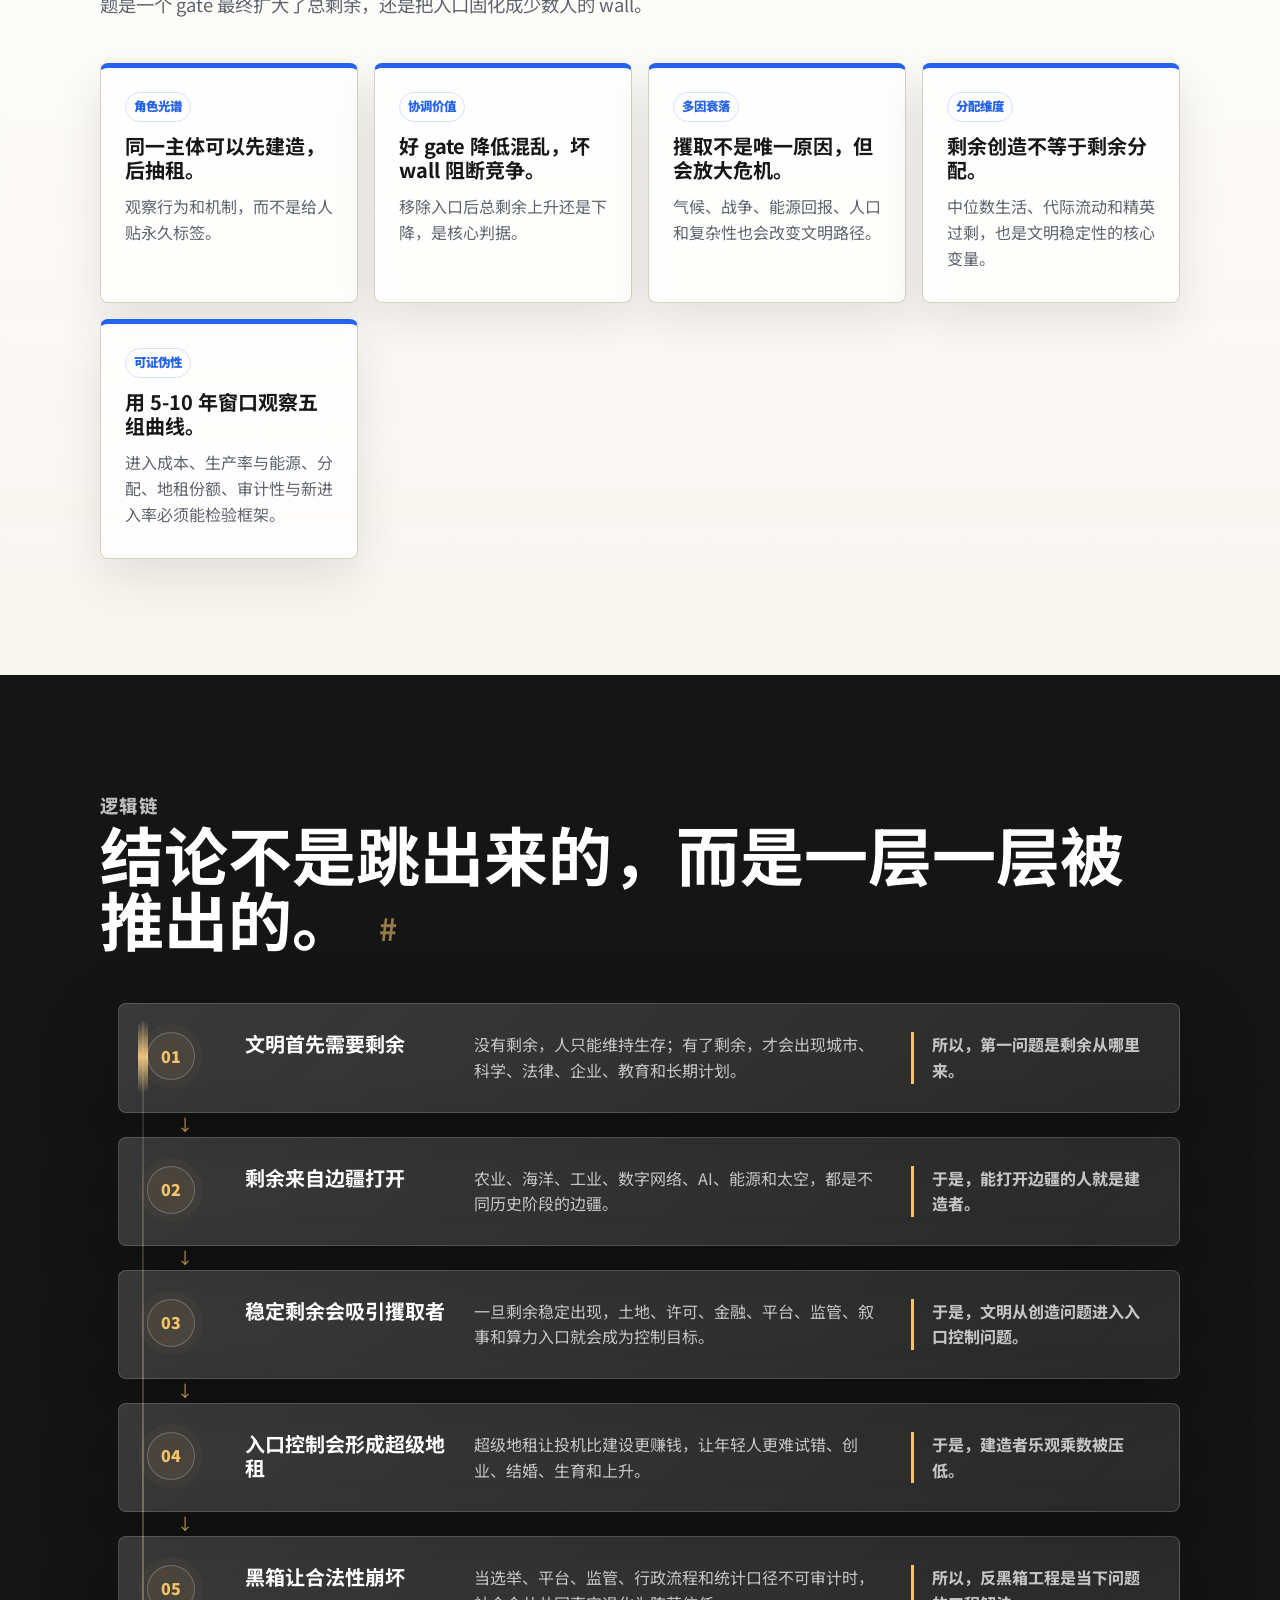
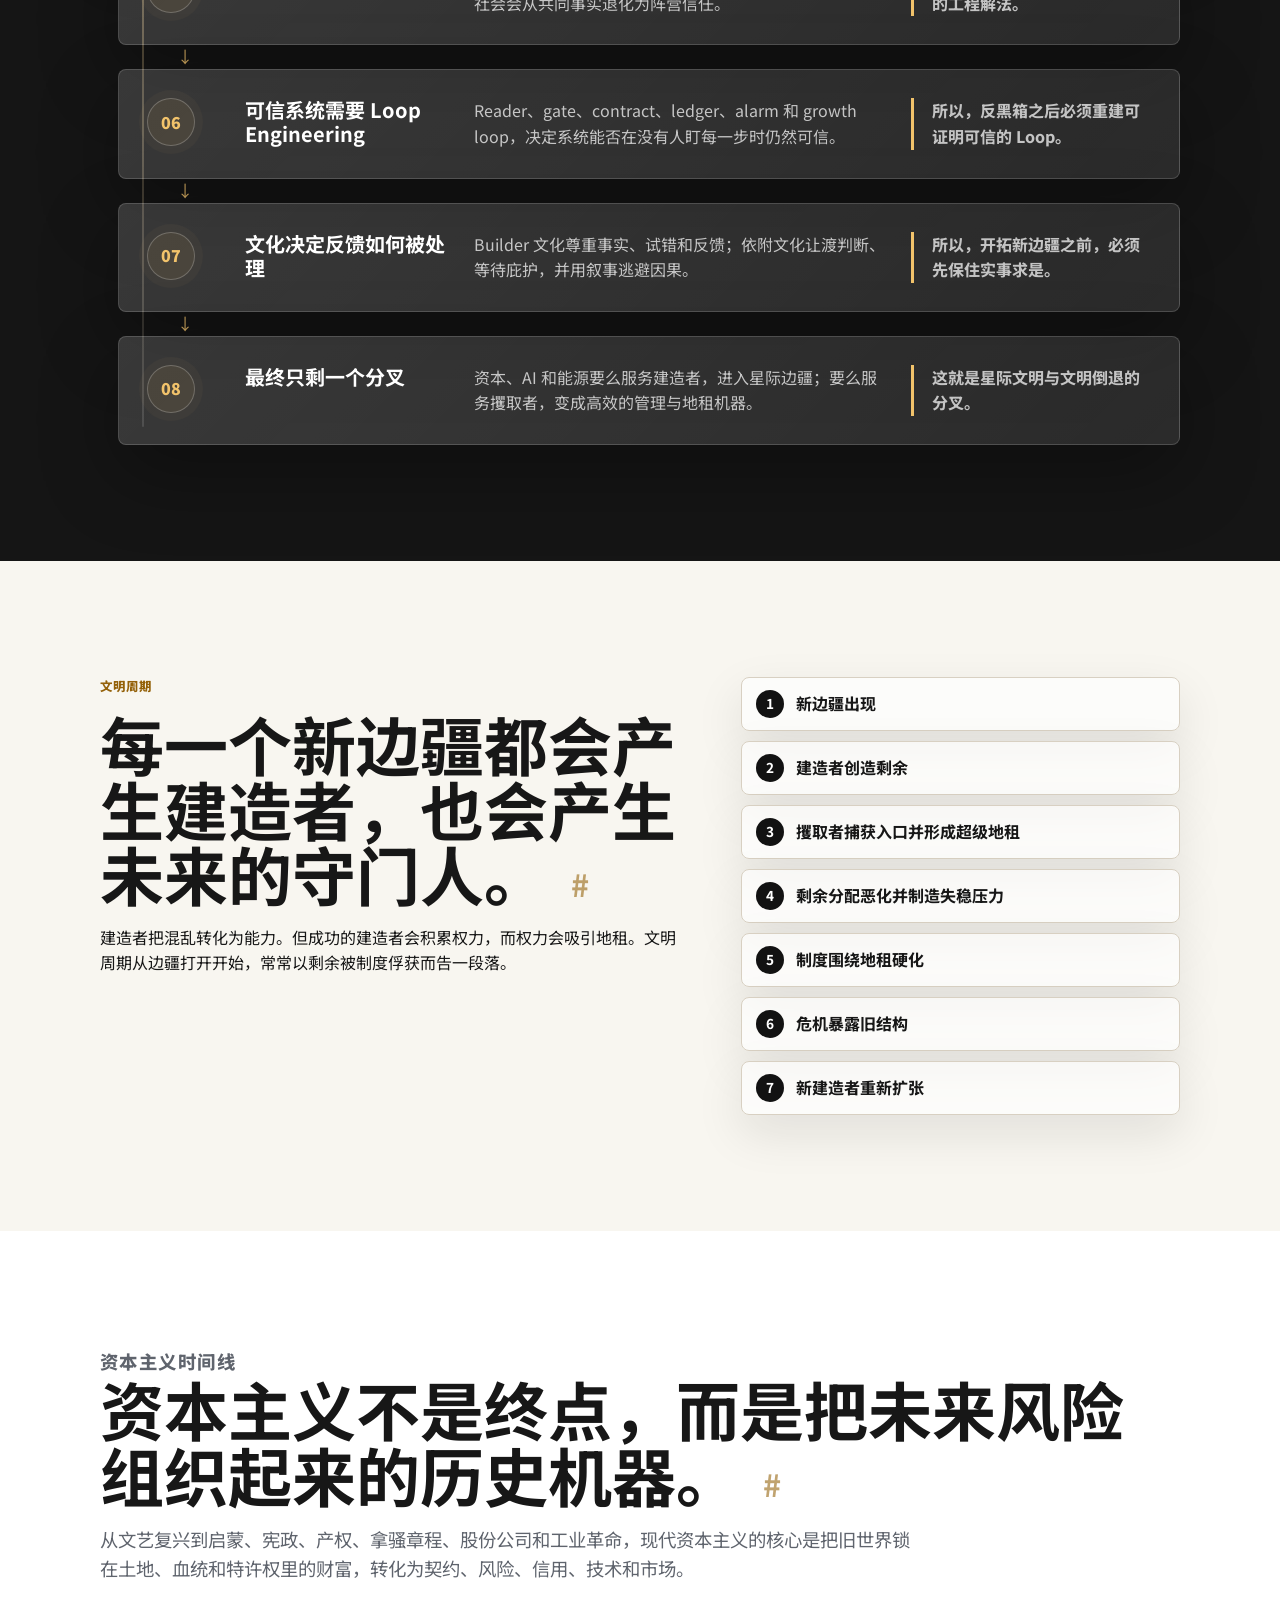
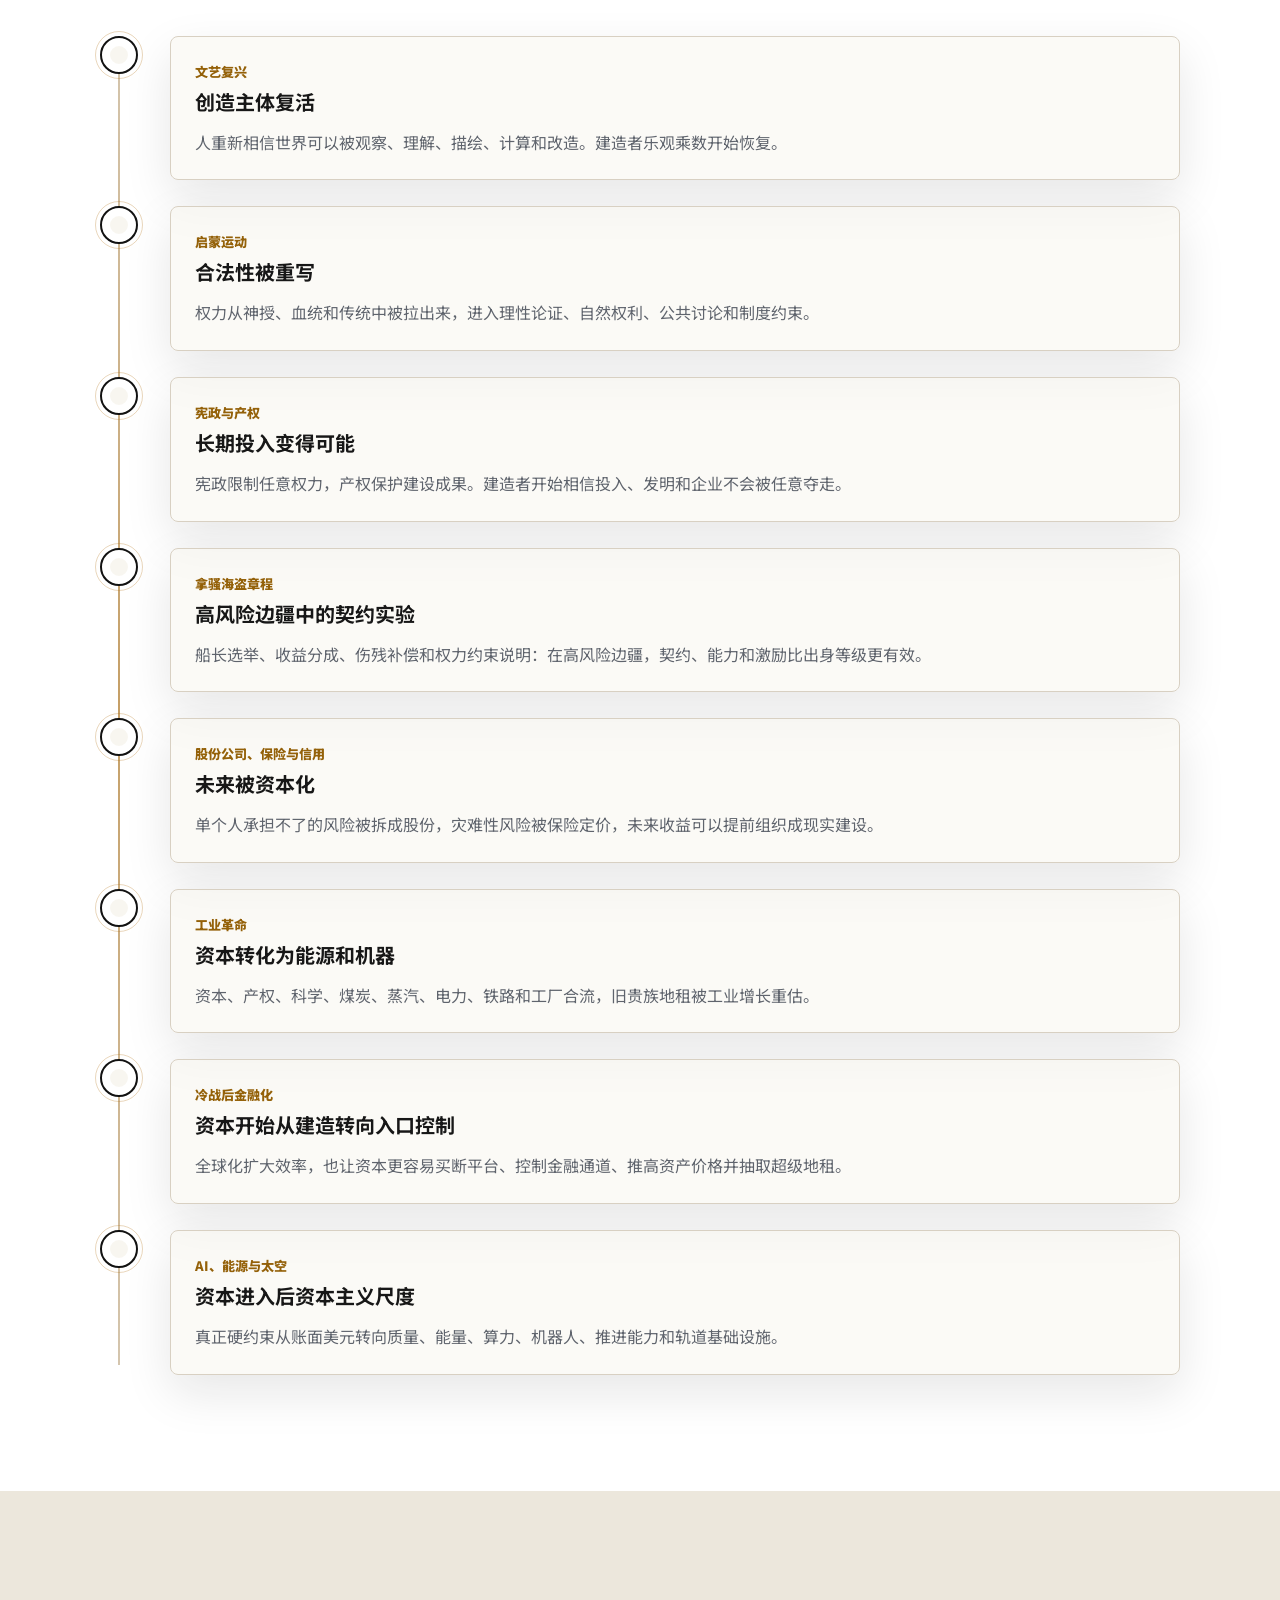
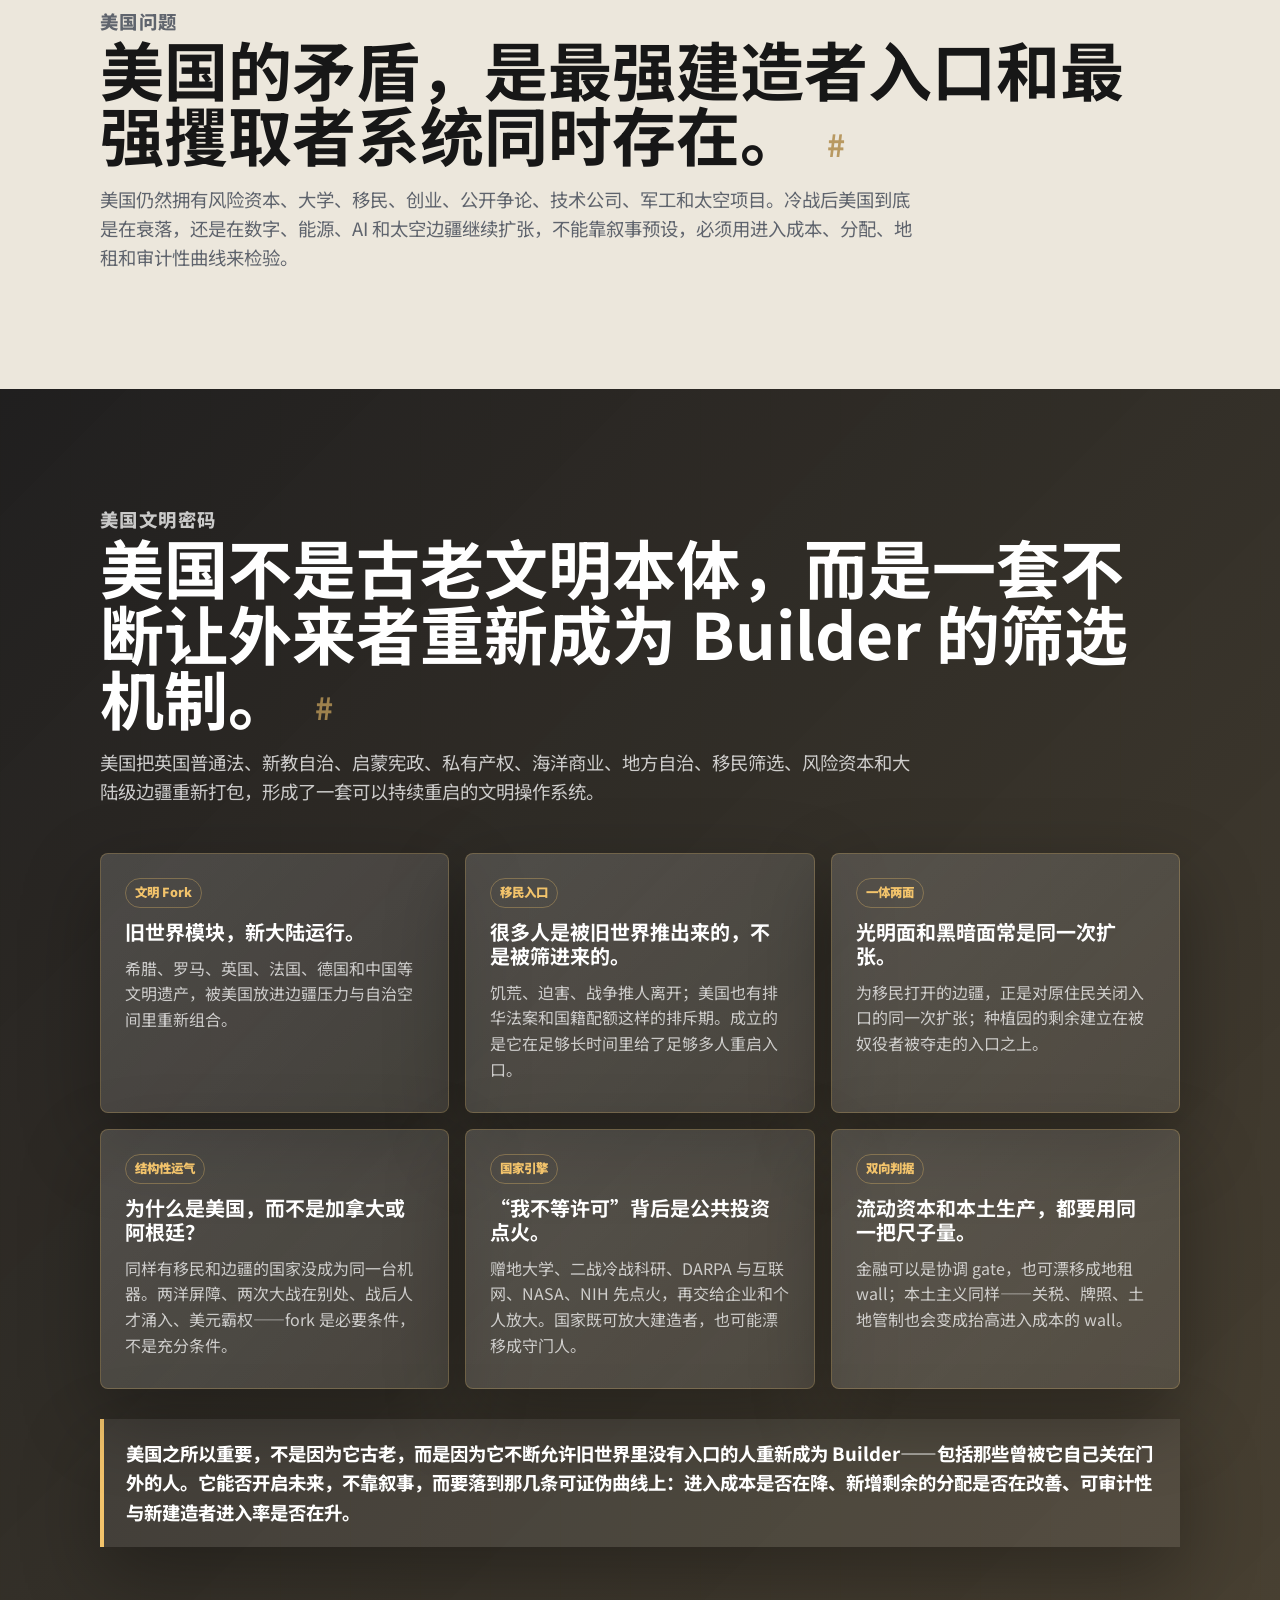
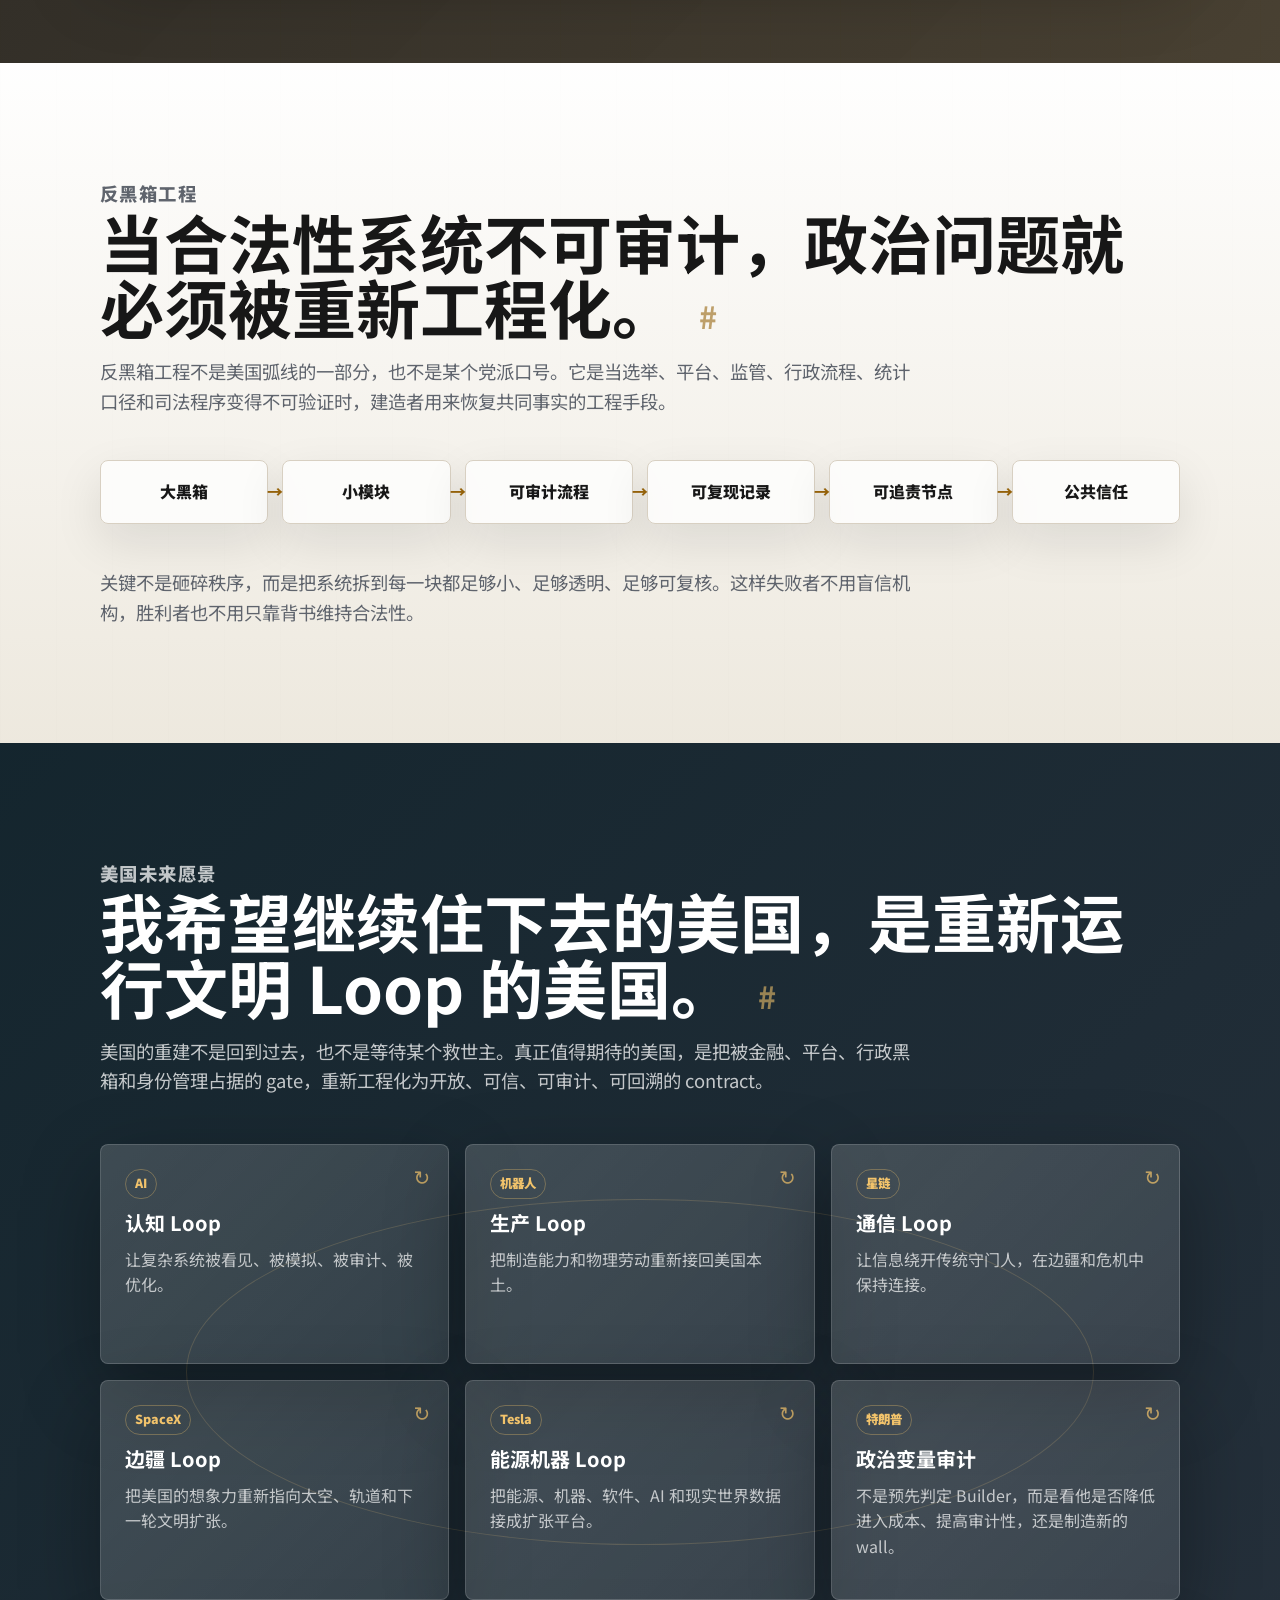
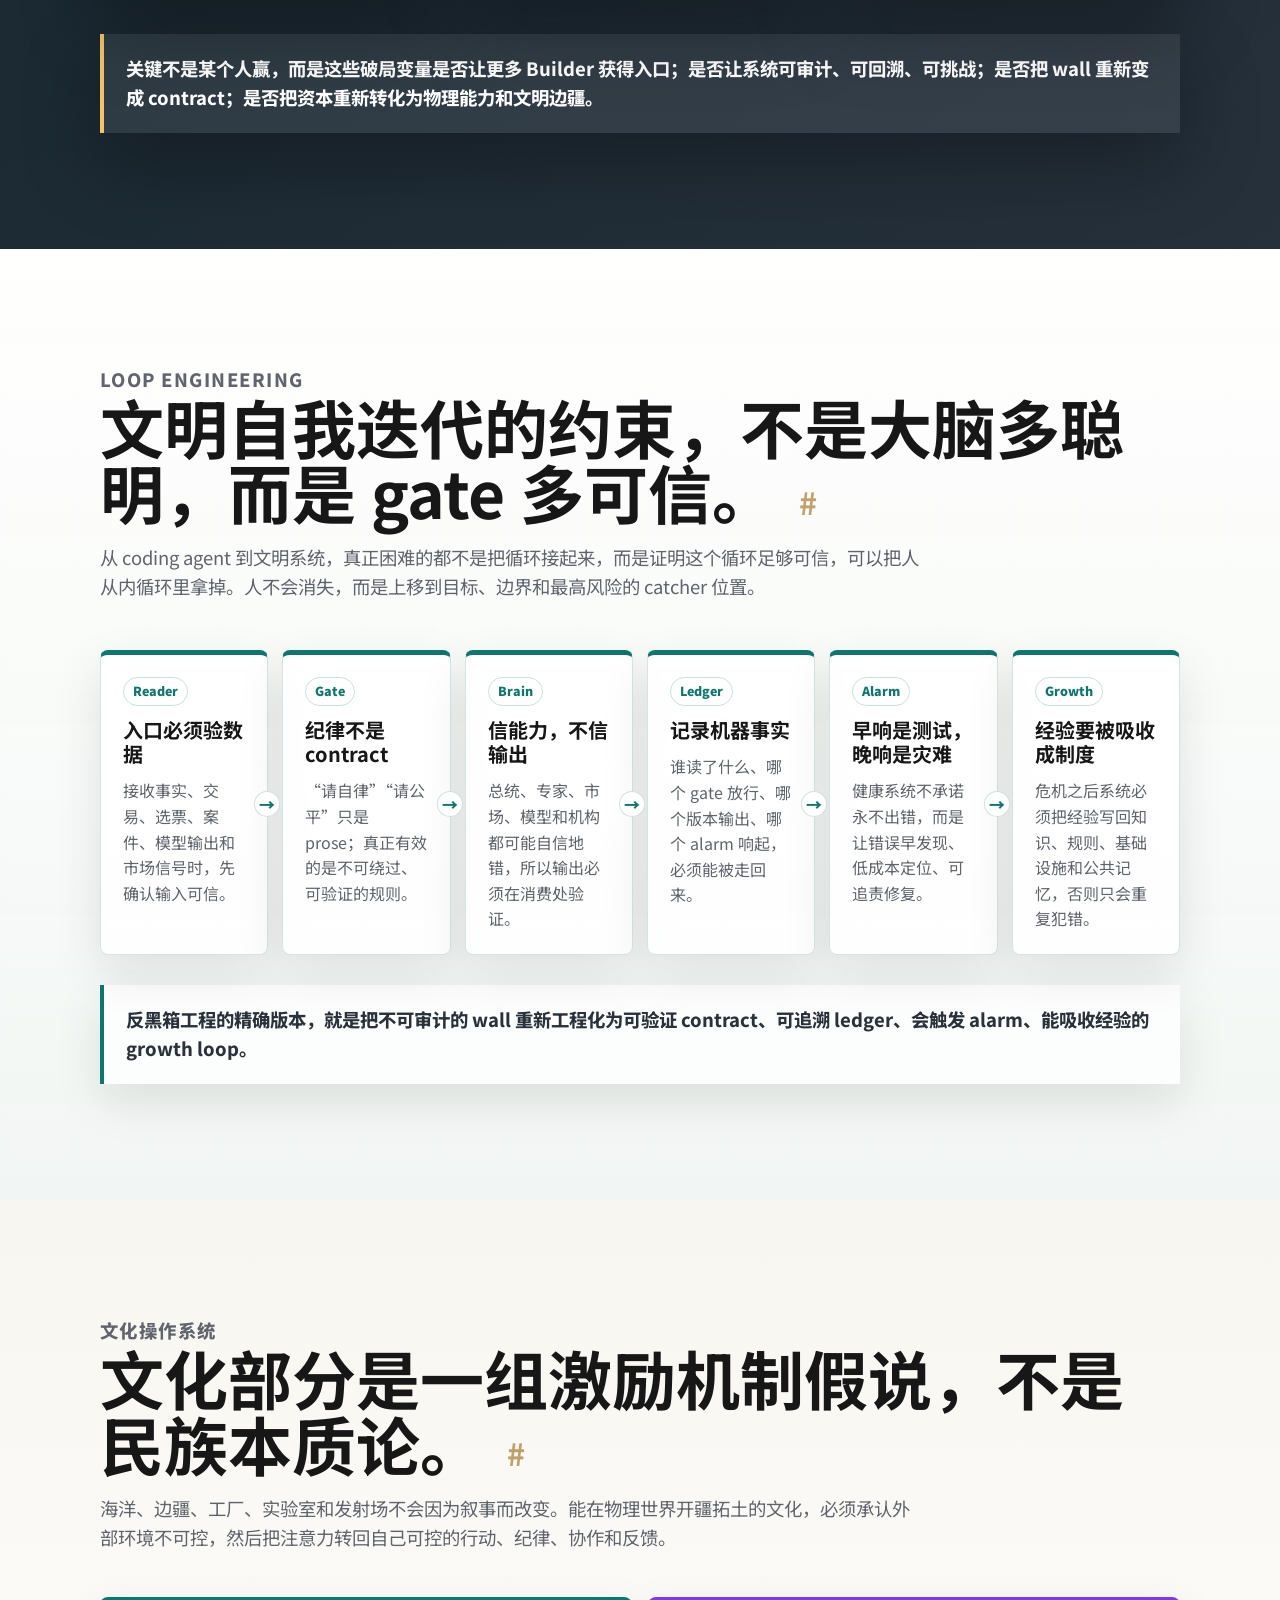
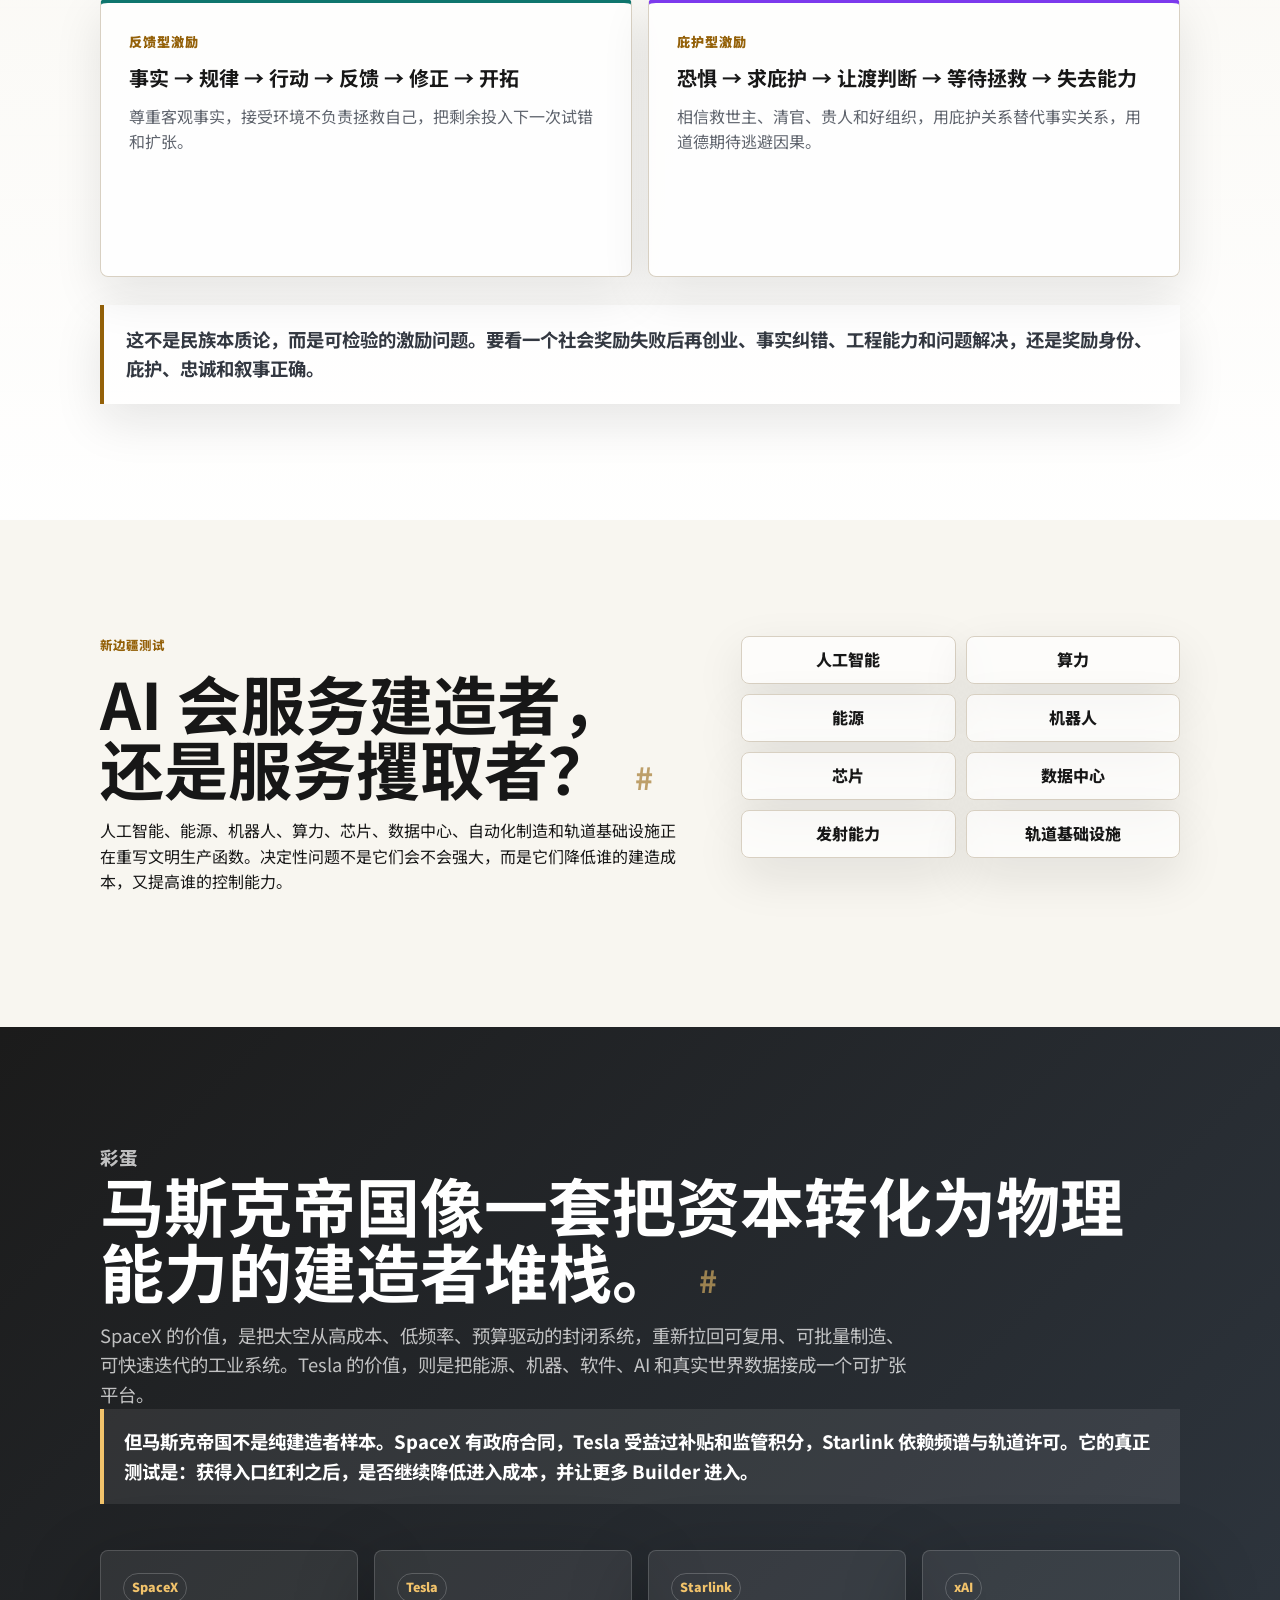
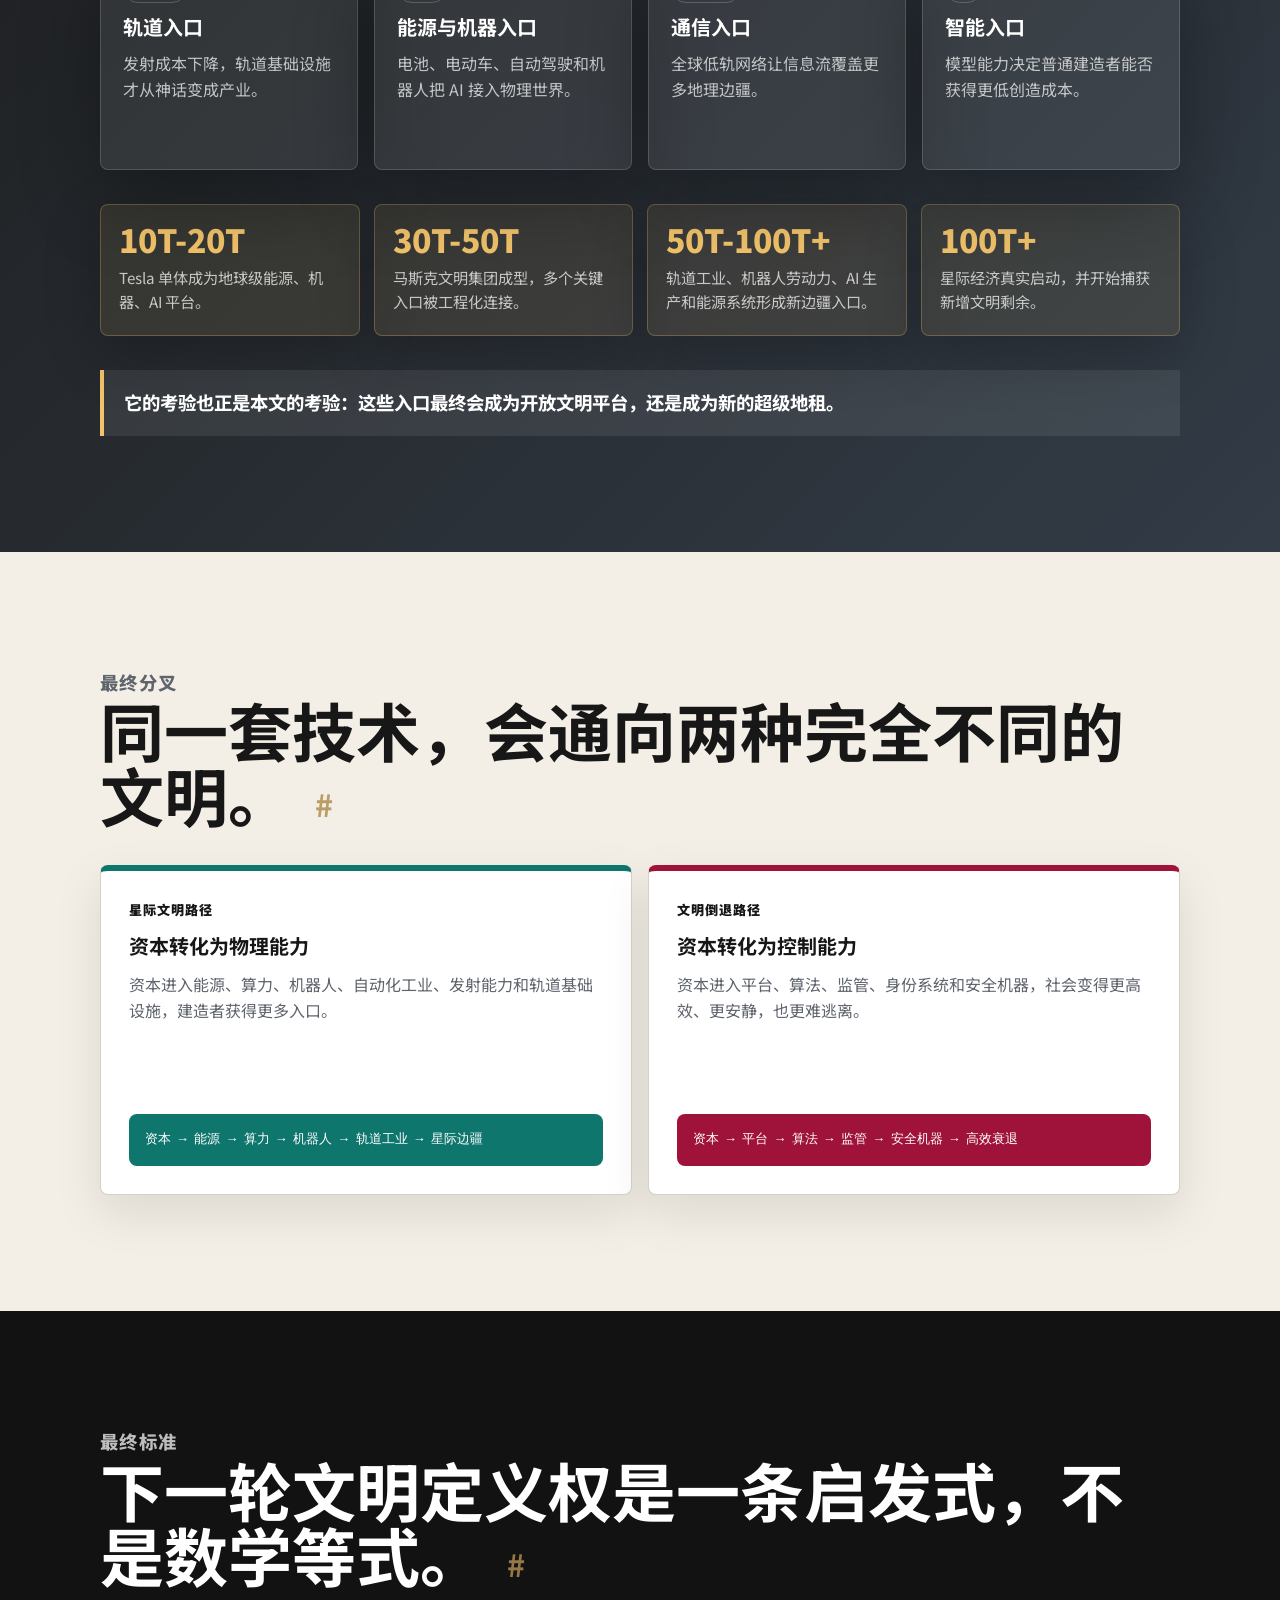
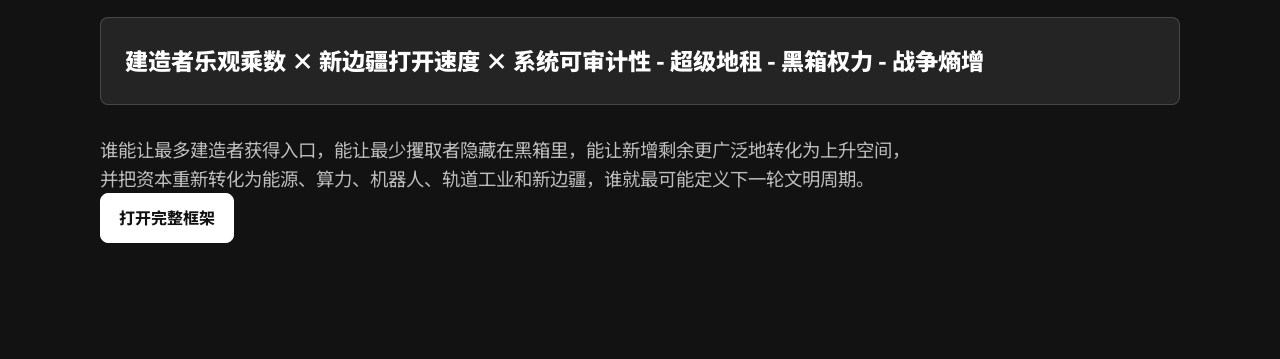
==== commit 6ba6ea3b: "Add a navigation index for the three 2026 essays Give the builder-taker essay, the thought starmap, " ====
--- a/articles/builder-taker-civilizational-dynamics.html
+++ b/articles/builder-taker-civilizational-dynamics.html
@@ -2,569 +2,11 @@
 <html lang="zh-CN">
   <head>
     <meta charset="utf-8">
-    <meta name="viewport" content="width=device-width, initial-scale=1">
-    <title>建造者-攫取者文明动力学</title>
-    <meta name="description" content="一套理解文明兴衰、资本主义时间线、反黑箱工程、人工智能与星际文明分叉的工作框架。">
-    <link rel="preconnect" href="https://fonts.googleapis.com">
-    <link rel="preconnect" href="https://fonts.gstatic.com" crossorigin>
-    <link href="https://fonts.googleapis.com/css2?family=Noto+Sans+SC:wght@400;500;700;900&display=swap" rel="stylesheet">
-    <link rel="stylesheet" href="../styles.css">
+    <meta http-equiv="refresh" content="0; url=../builder-taker/">
+    <link rel="canonical" href="../builder-taker/">
+    <title>建造者与攫取者</title>
   </head>
   <body>
-    <header class="hero">
-      <nav class="topbar" aria-label="主导航">
-        <a class="brand" href="../index.html">文明动力学</a>
-        <div class="navlinks">
-          <a href="../index.html#archive">目录</a>
-          <a href="thought-starmap.html">思想星图</a>
-          <a href="#question">总问题</a>
-          <a href="#guardrails">护栏</a>
-          <a href="#chain">逻辑链</a>
-          <a href="#capitalism">时间线</a>
-          <a href="#american-key">美国钥匙</a>
-          <a href="#blackbox">反黑箱</a>
-          <a href="#vision">愿景</a>
-          <a href="#loop-engineering">Loop 工程</a>
-          <a href="#culture">文化</a>
-          <a href="#musk">彩蛋</a>
-          <a href="#fork">分叉</a>
-          <a href="../docs/framework.md">源文档</a>
-        </div>
-      </nav>
-
-      <div class="hero-grid">
-        <section class="hero-copy" aria-labelledby="hero-title">
-          <p class="eyebrow">文明动力学</p>
-          <h1 id="hero-title">建造者与攫取者</h1>
-          <p class="lede">
-            文明不是静态秩序，而是一套关于剩余的动力系统：建造者打开新边疆，攫取者控制入口。下一轮文明周期，取决于谁能把资本、AI、能源、机器人和太空重新变成开放边疆。
-          </p>
-          <div class="actions">
-            <a class="button primary" href="../docs/framework.md">阅读源文档</a>
-            <a class="button" href="#chain">进入推演</a>
-          </div>
-        </section>
-
-        <section class="signal-panel" aria-label="框架结构图">
-          <div class="orbital-map" id="map">
-            <div class="ring ring-one"></div>
-            <div class="ring ring-two"></div>
-            <div class="node builder">建造者</div>
-            <div class="node surplus">剩余</div>
-            <div class="node frontier">边疆</div>
-            <div class="node taker">攫取者</div>
-            <div class="node rent">地租</div>
-            <div class="axis"></div>
-          </div>
-        </section>
-      </div>
-    </header>
-
-    <main>
-      <section class="band" id="question">
-        <div class="section-inner">
-          <p class="section-kicker">总问题</p>
-          <h2>谁创造新增能力，谁捕获文明剩余？ <a class="anchor-link" href="#question" aria-label="复制总问题链接">#</a></h2>
-          <p>
-            这套框架不从阵营出发，而从文明动力出发。一个社会真正要问的不是谁更会使用正义语言，而是谁打开了新边疆，谁控制了入口，谁把剩余变成地租，谁又把黑箱拆成可审计系统。
-          </p>
-        </div>
-      </section>
-
-      <section class="guardrail-band" id="guardrails">
-        <div class="section-inner">
-          <p class="section-kicker">理论护栏</p>
-          <h2>Builder 和 Taker 不是两个族群，而是会漂移的角色。 <a class="anchor-link" href="#guardrails" aria-label="复制理论护栏链接">#</a></h2>
-          <p>
-            这套框架不是把所有守门都当作寄生。金融、监管、平台、大学、法院和标准都可能创造协调价值。问题是一个 gate 最终扩大了总剩余，还是把入口固化成少数人的 wall。
-          </p>
-          <div class="guardrail-grid" aria-label="理论边界">
-            <article>
-              <span>角色光谱</span>
-              <h3>同一主体可以先建造，后抽租。</h3>
-              <p>观察行为和机制，而不是给人贴永久标签。</p>
-            </article>
-            <article>
-              <span>协调价值</span>
-              <h3>好 gate 降低混乱，坏 wall 阻断竞争。</h3>
-              <p>移除入口后总剩余上升还是下降，是核心判据。</p>
-            </article>
-            <article>
-              <span>多因衰落</span>
-              <h3>攫取不是唯一原因，但会放大危机。</h3>
-              <p>气候、战争、能源回报、人口和复杂性也会改变文明路径。</p>
-            </article>
-            <article>
-              <span>分配维度</span>
-              <h3>剩余创造不等于剩余分配。</h3>
-              <p>中位数生活、代际流动和精英过剩，也是文明稳定性的核心变量。</p>
-            </article>
-            <article>
-              <span>可证伪性</span>
-              <h3>用 5-10 年窗口观察五组曲线。</h3>
-              <p>进入成本、生产率与能源、分配、地租份额、审计性与新进入率必须能检验框架。</p>
-            </article>
-          </div>
-        </div>
-      </section>
-
-      <section class="logic-band" id="chain">
-        <div class="section-inner">
-          <p class="section-kicker">逻辑链</p>
-          <h2>结论不是跳出来的，而是一层一层被推出的。 <a class="anchor-link" href="#chain" aria-label="复制逻辑链链接">#</a></h2>
-          <div class="logic-stack" aria-label="文明动力学逻辑链">
-            <article class="logic-step">
-              <span class="step-index">01</span>
-              <h3>文明首先需要剩余</h3>
-              <p>没有剩余，人只能维持生存；有了剩余，才会出现城市、科学、法律、企业、教育和长期计划。</p>
-              <p class="step-conclusion">所以，第一问题是剩余从哪里来。</p>
-            </article>
-            <article class="logic-step">
-              <span class="step-index">02</span>
-              <h3>剩余来自边疆打开</h3>
-              <p>农业、海洋、工业、数字网络、AI、能源和太空，都是不同历史阶段的边疆。</p>
-              <p class="step-conclusion">于是，能打开边疆的人就是建造者。</p>
-            </article>
-            <article class="logic-step">
-              <span class="step-index">03</span>
-              <h3>稳定剩余会吸引攫取者</h3>
-              <p>一旦剩余稳定出现，土地、许可、金融、平台、监管、叙事和算力入口就会成为控制目标。</p>
-              <p class="step-conclusion">于是，文明从创造问题进入入口控制问题。</p>
-            </article>
-            <article class="logic-step">
-              <span class="step-index">04</span>
-              <h3>入口控制会形成超级地租</h3>
-              <p>超级地租让投机比建设更赚钱，让年轻人更难试错、创业、结婚、生育和上升。</p>
-              <p class="step-conclusion">于是，建造者乐观乘数被压低。</p>
-            </article>
-            <article class="logic-step">
-              <span class="step-index">05</span>
-              <h3>黑箱让合法性崩坏</h3>
-              <p>当选举、平台、监管、行政流程和统计口径不可审计时，社会会从共同事实退化为阵营信任。</p>
-              <p class="step-conclusion">所以，反黑箱工程是当下问题的工程解法。</p>
-            </article>
-            <article class="logic-step">
-              <span class="step-index">06</span>
-              <h3>可信系统需要 Loop Engineering</h3>
-              <p>Reader、gate、contract、ledger、alarm 和 growth loop，决定系统能否在没有人盯每一步时仍然可信。</p>
-              <p class="step-conclusion">所以，反黑箱之后必须重建可证明可信的 Loop。</p>
-            </article>
-            <article class="logic-step">
-              <span class="step-index">07</span>
-              <h3>文化决定反馈如何被处理</h3>
-              <p>Builder 文化尊重事实、试错和反馈；依附文化让渡判断、等待庇护，并用叙事逃避因果。</p>
-              <p class="step-conclusion">所以，开拓新边疆之前，必须先保住实事求是。</p>
-            </article>
-            <article class="logic-step">
-              <span class="step-index">08</span>
-              <h3>最终只剩一个分叉</h3>
-              <p>资本、AI 和能源要么服务建造者，进入星际边疆；要么服务攫取者，变成高效的管理与地租机器。</p>
-              <p class="step-conclusion">这就是星际文明与文明倒退的分叉。</p>
-            </article>
-          </div>
-        </div>
-      </section>
-
-      <section class="split" id="cycle">
-        <div class="section-inner two-column">
-          <div>
-            <p class="section-kicker">文明周期</p>
-            <h2>每一个新边疆都会产生建造者，也会产生未来的守门人。 <a class="anchor-link" href="#cycle" aria-label="复制文明周期链接">#</a></h2>
-            <p>
-              建造者把混乱转化为能力。但成功的建造者会积累权力，而权力会吸引地租。文明周期从边疆打开开始，常常以剩余被制度俘获而告一段落。
-            </p>
-          </div>
-          <ol class="cycle-list">
-            <li>新边疆出现</li>
-            <li>建造者创造剩余</li>
-            <li>攫取者捕获入口并形成超级地租</li>
-            <li>剩余分配恶化并制造失稳压力</li>
-            <li>制度围绕地租硬化</li>
-            <li>危机暴露旧结构</li>
-            <li>新建造者重新扩张</li>
-          </ol>
-        </div>
-      </section>
-
-      <section class="timeline-band" id="capitalism">
-        <div class="section-inner">
-          <p class="section-kicker">资本主义时间线</p>
-          <h2>资本主义不是终点，而是把未来风险组织起来的历史机器。 <a class="anchor-link" href="#capitalism" aria-label="复制资本主义时间线链接">#</a></h2>
-          <p>
-            从文艺复兴到启蒙、宪政、产权、拿骚章程、股份公司和工业革命，现代资本主义的核心是把旧世界锁在土地、血统和特许权里的财富，转化为契约、风险、信用、技术和市场。
-          </p>
-          <div class="timeline" aria-label="资本主义历史时间线">
-            <article class="timeline-item">
-              <span class="timeline-marker"></span>
-              <div class="timeline-content">
-                <p class="timeline-date">文艺复兴</p>
-                <h3>创造主体复活</h3>
-                <p>人重新相信世界可以被观察、理解、描绘、计算和改造。建造者乐观乘数开始恢复。</p>
-              </div>
-            </article>
-            <article class="timeline-item">
-              <span class="timeline-marker"></span>
-              <div class="timeline-content">
-                <p class="timeline-date">启蒙运动</p>
-                <h3>合法性被重写</h3>
-                <p>权力从神授、血统和传统中被拉出来，进入理性论证、自然权利、公共讨论和制度约束。</p>
-              </div>
-            </article>
-            <article class="timeline-item">
-              <span class="timeline-marker"></span>
-              <div class="timeline-content">
-                <p class="timeline-date">宪政与产权</p>
-                <h3>长期投入变得可能</h3>
-                <p>宪政限制任意权力，产权保护建设成果。建造者开始相信投入、发明和企业不会被任意夺走。</p>
-              </div>
-            </article>
-            <article class="timeline-item">
-              <span class="timeline-marker"></span>
-              <div class="timeline-content">
-                <p class="timeline-date">拿骚海盗章程</p>
-                <h3>高风险边疆中的契约实验</h3>
-                <p>船长选举、收益分成、伤残补偿和权力约束说明：在高风险边疆，契约、能力和激励比出身等级更有效。</p>
-              </div>
-            </article>
-            <article class="timeline-item">
-              <span class="timeline-marker"></span>
-              <div class="timeline-content">
-                <p class="timeline-date">股份公司、保险与信用</p>
-                <h3>未来被资本化</h3>
-                <p>单个人承担不了的风险被拆成股份，灾难性风险被保险定价，未来收益可以提前组织成现实建设。</p>
-              </div>
-            </article>
-            <article class="timeline-item">
-              <span class="timeline-marker"></span>
-              <div class="timeline-content">
-                <p class="timeline-date">工业革命</p>
-                <h3>资本转化为能源和机器</h3>
-                <p>资本、产权、科学、煤炭、蒸汽、电力、铁路和工厂合流，旧贵族地租被工业增长重估。</p>
-              </div>
-            </article>
-            <article class="timeline-item">
-              <span class="timeline-marker"></span>
-              <div class="timeline-content">
-                <p class="timeline-date">冷战后金融化</p>
-                <h3>资本开始从建造转向入口控制</h3>
-                <p>全球化扩大效率，也让资本更容易买断平台、控制金融通道、推高资产价格并抽取超级地租。</p>
-              </div>
-            </article>
-            <article class="timeline-item">
-              <span class="timeline-marker"></span>
-              <div class="timeline-content">
-                <p class="timeline-date">AI、能源与太空</p>
-                <h3>资本进入后资本主义尺度</h3>
-                <p>真正硬约束从账面美元转向质量、能量、算力、机器人、推进能力和轨道基础设施。</p>
-              </div>
-            </article>
-          </div>
-        </div>
-      </section>
-
-      <section class="band muted" id="america">
-        <div class="section-inner">
-          <p class="section-kicker">美国问题</p>
-          <h2>美国的矛盾，是最强建造者入口和最强攫取者系统同时存在。 <a class="anchor-link" href="#america" aria-label="复制美国问题链接">#</a></h2>
-          <p>
-            美国仍然拥有风险资本、大学、移民、创业、公开争论、技术公司、军工和太空项目。冷战后美国到底是在衰落，还是在数字、能源、AI 和太空边疆继续扩张，不能靠叙事预设，必须用进入成本、分配、地租和审计性曲线来检验。
-          </p>
-        </div>
-      </section>
-
-      <section class="american-key" id="american-key">
-        <div class="section-inner">
-          <p class="section-kicker">美国文明密码</p>
-          <h2>美国不是古老文明本体，而是一套不断让外来者重新成为 Builder 的筛选机制。 <a class="anchor-link" href="#american-key" aria-label="复制美国文明密码链接">#</a></h2>
-          <p>
-            美国把英国普通法、新教自治、启蒙宪政、私有产权、海洋商业、地方自治、移民筛选、风险资本和大陆级边疆重新打包，形成了一套可以持续重启的文明操作系统。
-          </p>
-          <div class="key-grid" aria-label="美国文明密码">
-            <article>
-              <span>文明 Fork</span>
-              <h3>旧世界模块，新大陆运行。</h3>
-              <p>希腊、罗马、英国、法国、德国和中国等文明遗产，被美国放进边疆压力与自治空间里重新组合。</p>
-            </article>
-            <article>
-              <span>移民入口</span>
-              <h3>很多人是被旧世界推出来的，不是被筛进来的。</h3>
-              <p>饥荒、迫害、战争推人离开；美国也有排华法案和国籍配额这样的排斥期。成立的是它在足够长时间里给了足够多人重启入口。</p>
-            </article>
-            <article>
-              <span>一体两面</span>
-              <h3>光明面和黑暗面常是同一次扩张。</h3>
-              <p>为移民打开的边疆，正是对原住民关闭入口的同一次扩张；种植园的剩余建立在被奴役者被夺走的入口之上。</p>
-            </article>
-            <article>
-              <span>结构性运气</span>
-              <h3>为什么是美国，而不是加拿大或阿根廷？</h3>
-              <p>同样有移民和边疆的国家没成为同一台机器。两洋屏障、两次大战在别处、战后人才涌入、美元霸权——fork 是必要条件，不是充分条件。</p>
-            </article>
-            <article>
-              <span>国家引擎</span>
-              <h3>“我不等许可”背后是公共投资点火。</h3>
-              <p>赠地大学、二战冷战科研、DARPA 与互联网、NASA、NIH 先点火，再交给企业和个人放大。国家既可放大建造者，也可能漂移成守门人。</p>
-            </article>
-            <article>
-              <span>双向判据</span>
-              <h3>流动资本和本土生产，都要用同一把尺子量。</h3>
-              <p>金融可以是协调 gate，也可漂移成地租 wall；本土主义同样——关税、牌照、土地管制也会变成抬高进入成本的 wall。</p>
-            </article>
-          </div>
-          <p class="key-note">
-            美国之所以重要，不是因为它古老，而是因为它不断允许旧世界里没有入口的人重新成为 Builder——包括那些曾被它自己关在门外的人。它能否开启未来，不靠叙事，而要落到那几条可证伪曲线上：进入成本是否在降、新增剩余的分配是否在改善、可审计性与新建造者进入率是否在升。
-          </p>
-        </div>
-      </section>
-
-      <section class="anti-blackbox" id="blackbox">
-        <div class="section-inner">
-          <p class="section-kicker">反黑箱工程</p>
-          <h2>当合法性系统不可审计，政治问题就必须被重新工程化。 <a class="anchor-link" href="#blackbox" aria-label="复制反黑箱工程链接">#</a></h2>
-          <p>
-            反黑箱工程不是美国弧线的一部分，也不是某个党派口号。它是当选举、平台、监管、行政流程、统计口径和司法程序变得不可验证时，建造者用来恢复共同事实的工程手段。
-          </p>
-          <div class="blackbox-flow" aria-label="反黑箱路径">
-            <span>大黑箱</span>
-            <span>小模块</span>
-            <span>可审计流程</span>
-            <span>可复现记录</span>
-            <span>可追责节点</span>
-            <span>公共信任</span>
-          </div>
-          <p>
-            关键不是砸碎秩序，而是把系统拆到每一块都足够小、足够透明、足够可复核。这样失败者不用盲信机构，胜利者也不用只靠背书维持合法性。
-          </p>
-        </div>
-      </section>
-
-      <section class="loop-vision" id="vision">
-        <div class="section-inner">
-          <p class="section-kicker">美国未来愿景</p>
-          <h2>我希望继续住下去的美国，是重新运行文明 Loop 的美国。 <a class="anchor-link" href="#vision" aria-label="复制美国未来愿景链接">#</a></h2>
-          <p>
-            美国的重建不是回到过去，也不是等待某个救世主。真正值得期待的美国，是把被金融、平台、行政黑箱和身份管理占据的 gate，重新工程化为开放、可信、可审计、可回溯的 contract。
-          </p>
-          <div class="loop-system" aria-label="文明 Loop 结构">
-            <article>
-              <span>AI</span>
-              <h3>认知 Loop</h3>
-              <p>让复杂系统被看见、被模拟、被审计、被优化。</p>
-            </article>
-            <article>
-              <span>机器人</span>
-              <h3>生产 Loop</h3>
-              <p>把制造能力和物理劳动重新接回美国本土。</p>
-            </article>
-            <article>
-              <span>星链</span>
-              <h3>通信 Loop</h3>
-              <p>让信息绕开传统守门人，在边疆和危机中保持连接。</p>
-            </article>
-            <article>
-              <span>SpaceX</span>
-              <h3>边疆 Loop</h3>
-              <p>把美国的想象力重新指向太空、轨道和下一轮文明扩张。</p>
-            </article>
-            <article>
-              <span>Tesla</span>
-              <h3>能源机器 Loop</h3>
-              <p>把能源、机器、软件、AI 和现实世界数据接成扩张平台。</p>
-            </article>
-            <article>
-              <span>特朗普</span>
-              <h3>政治变量审计</h3>
-              <p>不是预先判定 Builder，而是看他是否降低进入成本、提高审计性，还是制造新的 wall。</p>
-            </article>
-          </div>
-          <p class="vision-note">
-            关键不是某个人赢，而是这些破局变量是否让更多 Builder 获得入口；是否让系统可审计、可回溯、可挑战；是否把 wall 重新变成 contract；是否把资本重新转化为物理能力和文明边疆。
-          </p>
-        </div>
-      </section>
-
-      <section class="loop-engineering" id="loop-engineering">
-        <div class="section-inner">
-          <p class="section-kicker">Loop Engineering</p>
-          <h2>文明自我迭代的约束，不是大脑多聪明，而是 gate 多可信。 <a class="anchor-link" href="#loop-engineering" aria-label="复制 Loop Engineering 链接">#</a></h2>
-          <p>
-            从 coding agent 到文明系统，真正困难的都不是把循环接起来，而是证明这个循环足够可信，可以把人从内循环里拿掉。人不会消失，而是上移到目标、边界和最高风险的 catcher 位置。
-          </p>
-          <div class="loop-core" aria-label="Loop Engineering 结构">
-            <article>
-              <span>Reader</span>
-              <h3>入口必须验数据</h3>
-              <p>接收事实、交易、选票、案件、模型输出和市场信号时，先确认输入可信。</p>
-            </article>
-            <article>
-              <span>Gate</span>
-              <h3>纪律不是 contract</h3>
-              <p>“请自律”“请公平”只是 prose；真正有效的是不可绕过、可验证的规则。</p>
-            </article>
-            <article>
-              <span>Brain</span>
-              <h3>信能力，不信输出</h3>
-              <p>总统、专家、市场、模型和机构都可能自信地错，所以输出必须在消费处验证。</p>
-            </article>
-            <article>
-              <span>Ledger</span>
-              <h3>记录机器事实</h3>
-              <p>谁读了什么、哪个 gate 放行、哪个版本输出、哪个 alarm 响起，必须能被走回来。</p>
-            </article>
-            <article>
-              <span>Alarm</span>
-              <h3>早响是测试，晚响是灾难</h3>
-              <p>健康系统不承诺永不出错，而是让错误早发现、低成本定位、可追责修复。</p>
-            </article>
-            <article>
-              <span>Growth</span>
-              <h3>经验要被吸收成制度</h3>
-              <p>危机之后系统必须把经验写回知识、规则、基础设施和公共记忆，否则只会重复犯错。</p>
-            </article>
-          </div>
-          <p class="loop-engineering-note">
-            反黑箱工程的精确版本，就是把不可审计的 wall 重新工程化为可验证 contract、可追溯 ledger、会触发 alarm、能吸收经验的 growth loop。
-          </p>
-        </div>
-      </section>
-
-      <section class="culture-band" id="culture">
-        <div class="section-inner">
-          <p class="section-kicker">文化操作系统</p>
-          <h2>文化部分是一组激励机制假说，不是民族本质论。 <a class="anchor-link" href="#culture" aria-label="复制文化操作系统链接">#</a></h2>
-          <p>
-            海洋、边疆、工厂、实验室和发射场不会因为叙事而改变。能在物理世界开疆拓土的文化，必须承认外部环境不可控，然后把注意力转回自己可控的行动、纪律、协作和反馈。
-          </p>
-          <div class="culture-grid" aria-label="文化机制对照">
-            <article>
-              <p class="culture-label">反馈型激励</p>
-              <h3>事实 → 规律 → 行动 → 反馈 → 修正 → 开拓</h3>
-              <p>尊重客观事实，接受环境不负责拯救自己，把剩余投入下一次试错和扩张。</p>
-            </article>
-            <article>
-              <p class="culture-label">庇护型激励</p>
-              <h3>恐惧 → 求庇护 → 让渡判断 → 等待拯救 → 失去能力</h3>
-              <p>相信救世主、清官、贵人和好组织，用庇护关系替代事实关系，用道德期待逃避因果。</p>
-            </article>
-          </div>
-          <p class="culture-note">
-            这不是民族本质论，而是可检验的激励问题。要看一个社会奖励失败后再创业、事实纠错、工程能力和问题解决，还是奖励身份、庇护、忠诚和叙事正确。
-          </p>
-        </div>
-      </section>
-
-      <section class="split" id="frontier">
-        <div class="section-inner two-column">
-          <div>
-            <p class="section-kicker">新边疆测试</p>
-            <h2>AI 会服务建造者，还是服务攫取者？ <a class="anchor-link" href="#frontier" aria-label="复制新边疆测试链接">#</a></h2>
-            <p>
-              人工智能、能源、机器人、算力、芯片、数据中心、自动化制造和轨道基础设施正在重写文明生产函数。决定性问题不是它们会不会强大，而是它们降低谁的建造成本，又提高谁的控制能力。
-            </p>
-          </div>
-          <div class="frontier-grid" aria-label="边疆领域">
-            <span>人工智能</span>
-            <span>算力</span>
-            <span>能源</span>
-            <span>机器人</span>
-            <span>芯片</span>
-            <span>数据中心</span>
-            <span>发射能力</span>
-            <span>轨道基础设施</span>
-          </div>
-        </div>
-      </section>
-
-      <section class="musk-egg" id="musk">
-        <div class="section-inner">
-          <p class="section-kicker">彩蛋</p>
-          <h2>马斯克帝国像一套把资本转化为物理能力的建造者堆栈。 <a class="anchor-link" href="#musk" aria-label="复制彩蛋链接">#</a></h2>
-          <p>
-            SpaceX 的价值，是把太空从高成本、低频率、预算驱动的封闭系统，重新拉回可复用、可批量制造、可快速迭代的工业系统。Tesla 的价值，则是把能源、机器、软件、AI 和真实世界数据接成一个可扩张平台。
-          </p>
-          <p class="egg-warning">
-            但马斯克帝国不是纯建造者样本。SpaceX 有政府合同，Tesla 受益过补贴和监管积分，Starlink 依赖频谱与轨道许可。它的真正测试是：获得入口红利之后，是否继续降低进入成本，并让更多 Builder 进入。
-          </p>
-          <div class="empire-stack" aria-label="马斯克帝国工程堆栈">
-            <article>
-              <span>SpaceX</span>
-              <h3>轨道入口</h3>
-              <p>发射成本下降，轨道基础设施才从神话变成产业。</p>
-            </article>
-            <article>
-              <span>Tesla</span>
-              <h3>能源与机器入口</h3>
-              <p>电池、电动车、自动驾驶和机器人把 AI 接入物理世界。</p>
-            </article>
-            <article>
-              <span>Starlink</span>
-              <h3>通信入口</h3>
-              <p>全球低轨网络让信息流覆盖更多地理边疆。</p>
-            </article>
-            <article>
-              <span>xAI</span>
-              <h3>智能入口</h3>
-              <p>模型能力决定普通建造者能否获得更低创造成本。</p>
-            </article>
-          </div>
-          <div class="valuation-ladder" aria-label="文明级估值阶梯">
-            <div>
-              <span>10T-20T</span>
-              <p>Tesla 单体成为地球级能源、机器、AI 平台。</p>
-            </div>
-            <div>
-              <span>30T-50T</span>
-              <p>马斯克文明集团成型，多个关键入口被工程化连接。</p>
-            </div>
-            <div>
-              <span>50T-100T+</span>
-              <p>轨道工业、机器人劳动力、AI 生产和能源系统形成新边疆入口。</p>
-            </div>
-            <div>
-              <span>100T+</span>
-              <p>星际经济真实启动，并开始捕获新增文明剩余。</p>
-            </div>
-          </div>
-          <p class="egg-warning">
-            它的考验也正是本文的考验：这些入口最终会成为开放文明平台，还是成为新的超级地租。
-          </p>
-        </div>
-      </section>
-
-      <section class="fork-band" id="fork">
-        <div class="section-inner">
-          <p class="section-kicker">最终分叉</p>
-          <h2>同一套技术，会通向两种完全不同的文明。 <a class="anchor-link" href="#fork" aria-label="复制最终分叉链接">#</a></h2>
-          <div class="branch-grid">
-            <article class="branch branch-builder">
-              <p class="branch-label">星际文明路径</p>
-              <h3>资本转化为物理能力</h3>
-              <p>资本进入能源、算力、机器人、自动化工业、发射能力和轨道基础设施，建造者获得更多入口。</p>
-              <code>资本 → 能源 → 算力 → 机器人 → 轨道工业 → 星际边疆</code>
-            </article>
-            <article class="branch branch-taker">
-              <p class="branch-label">文明倒退路径</p>
-              <h3>资本转化为控制能力</h3>
-              <p>资本进入平台、算法、监管、身份系统和安全机器，社会变得更高效、更安静，也更难逃离。</p>
-              <code>资本 → 平台 → 算法 → 监管 → 安全机器 → 高效衰退</code>
-            </article>
-          </div>
-        </div>
-      </section>
-
-      <section class="formula-band" id="standard">
-        <div class="section-inner">
-          <p class="section-kicker">最终标准</p>
-          <h2>下一轮文明定义权是一条启发式，不是数学等式。 <a class="anchor-link" href="#standard" aria-label="复制最终标准链接">#</a></h2>
-          <p class="formula">
-            建造者乐观乘数 × 新边疆打开速度 × 系统可审计性 - 超级地租 - 黑箱权力 - 战争熵增
-          </p>
-          <p>
-            谁能让最多建造者获得入口，能让最少攫取者隐藏在黑箱里，能让新增剩余更广泛地转化为上升空间，并把资本重新转化为能源、算力、机器人、轨道工业和新边疆，谁就最可能定义下一轮文明周期。
-          </p>
-          <a class="button primary" href="../docs/framework.md">打开完整框架</a>
-        </div>
-      </section>
-    </main>
+    <p><a href="../builder-taker/">建造者与攫取者</a></p>
   </body>
 </html>
